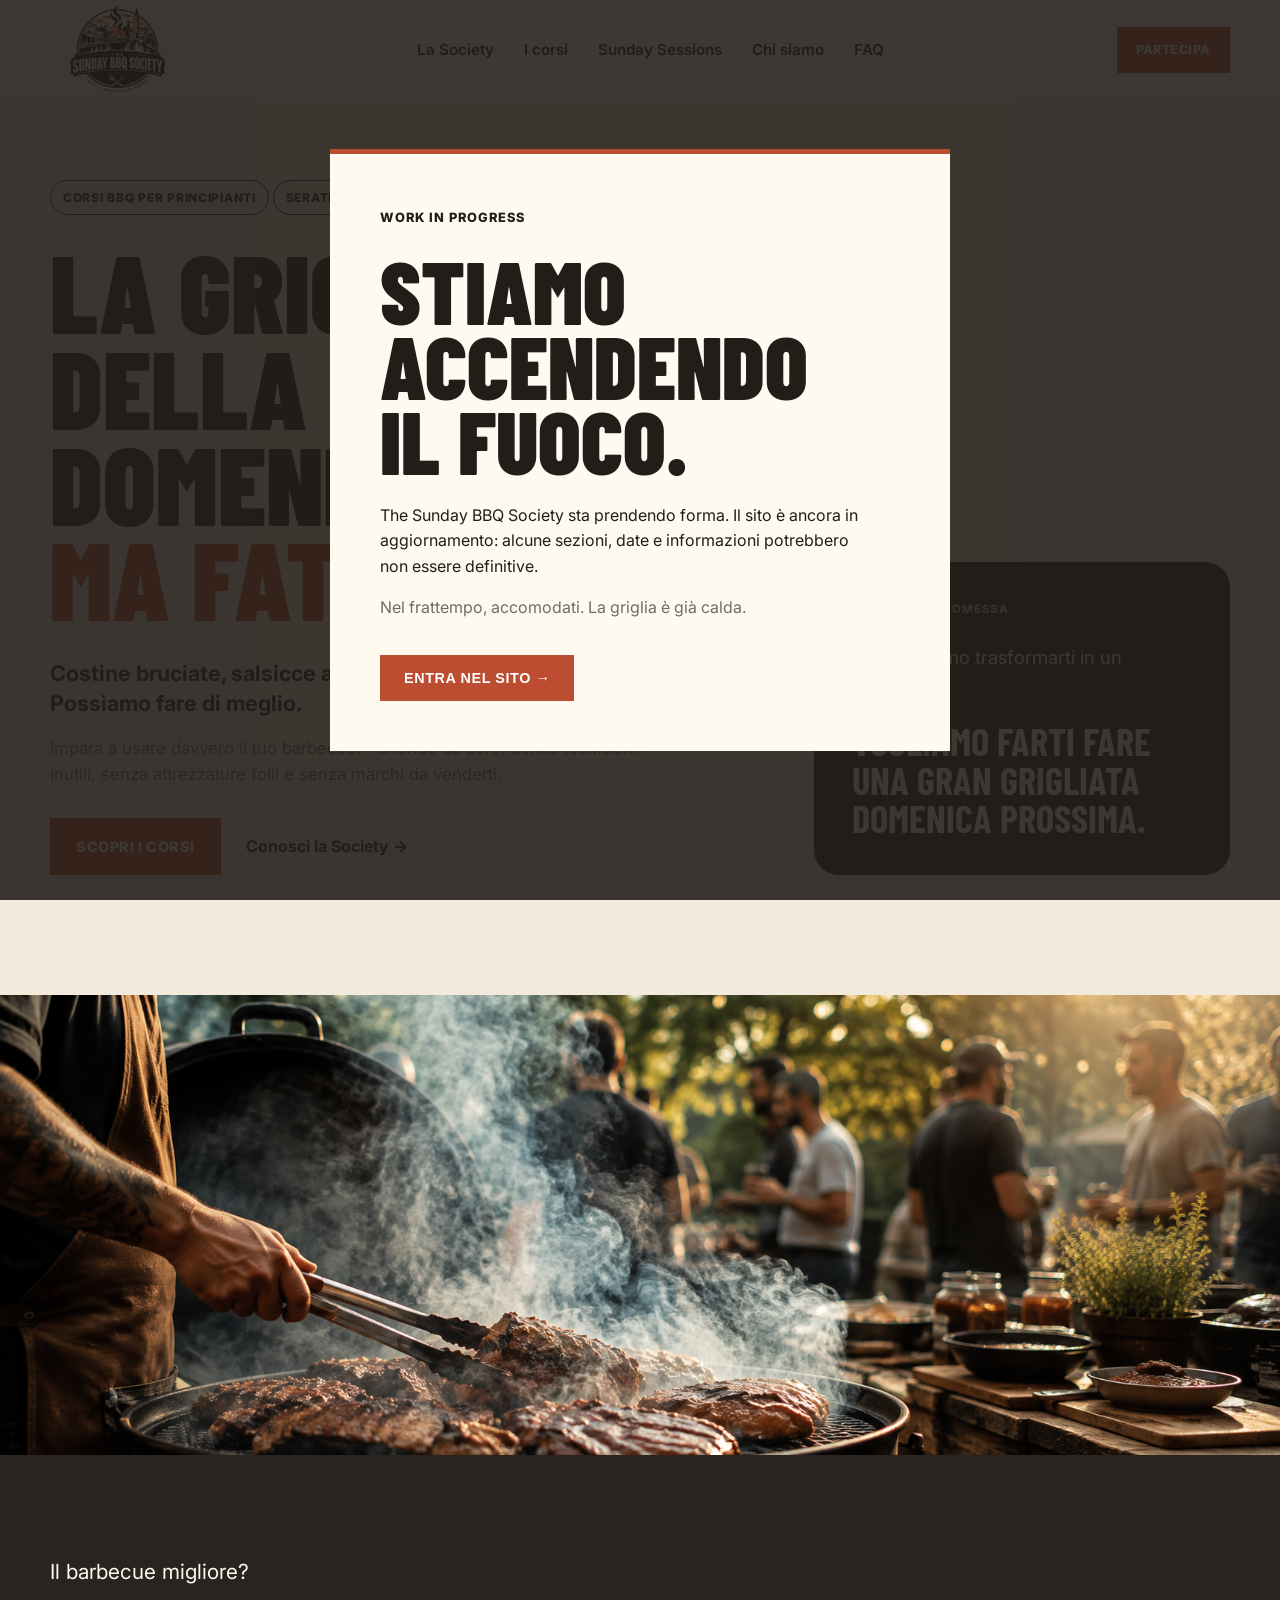
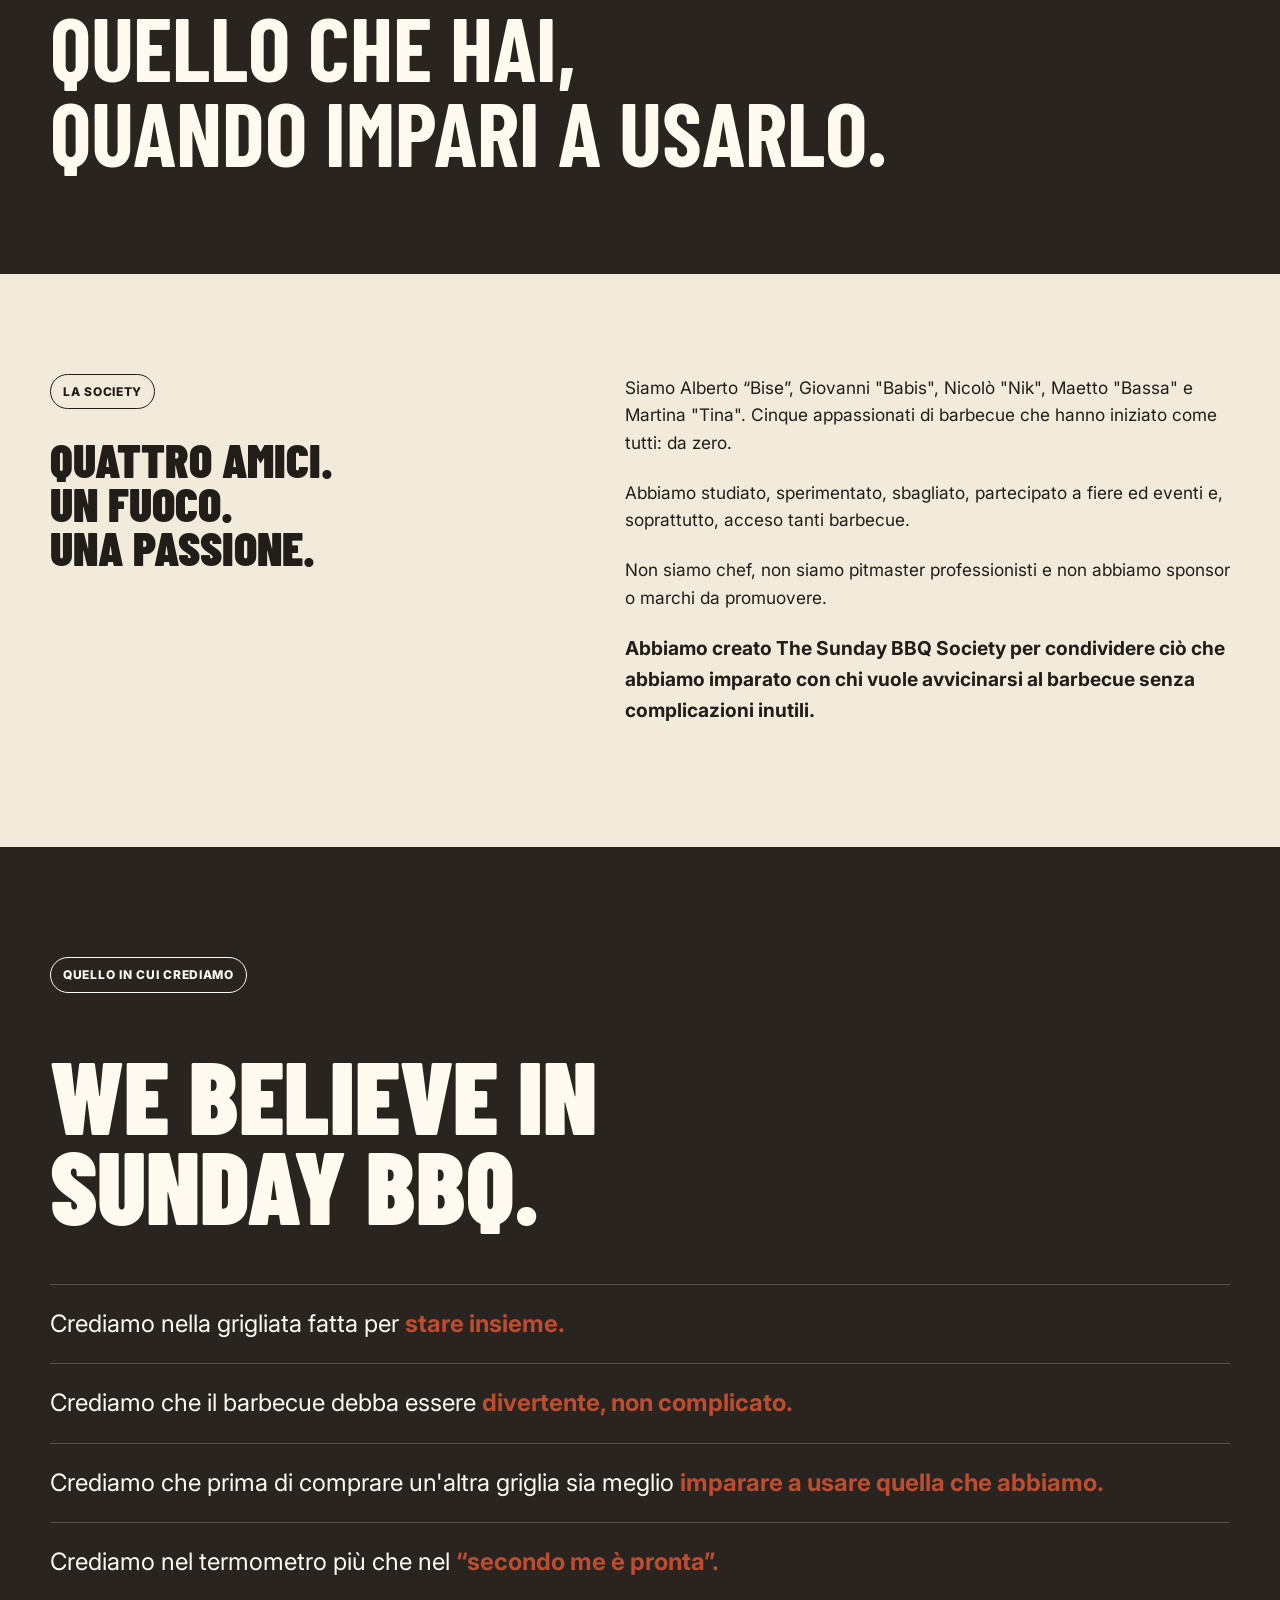
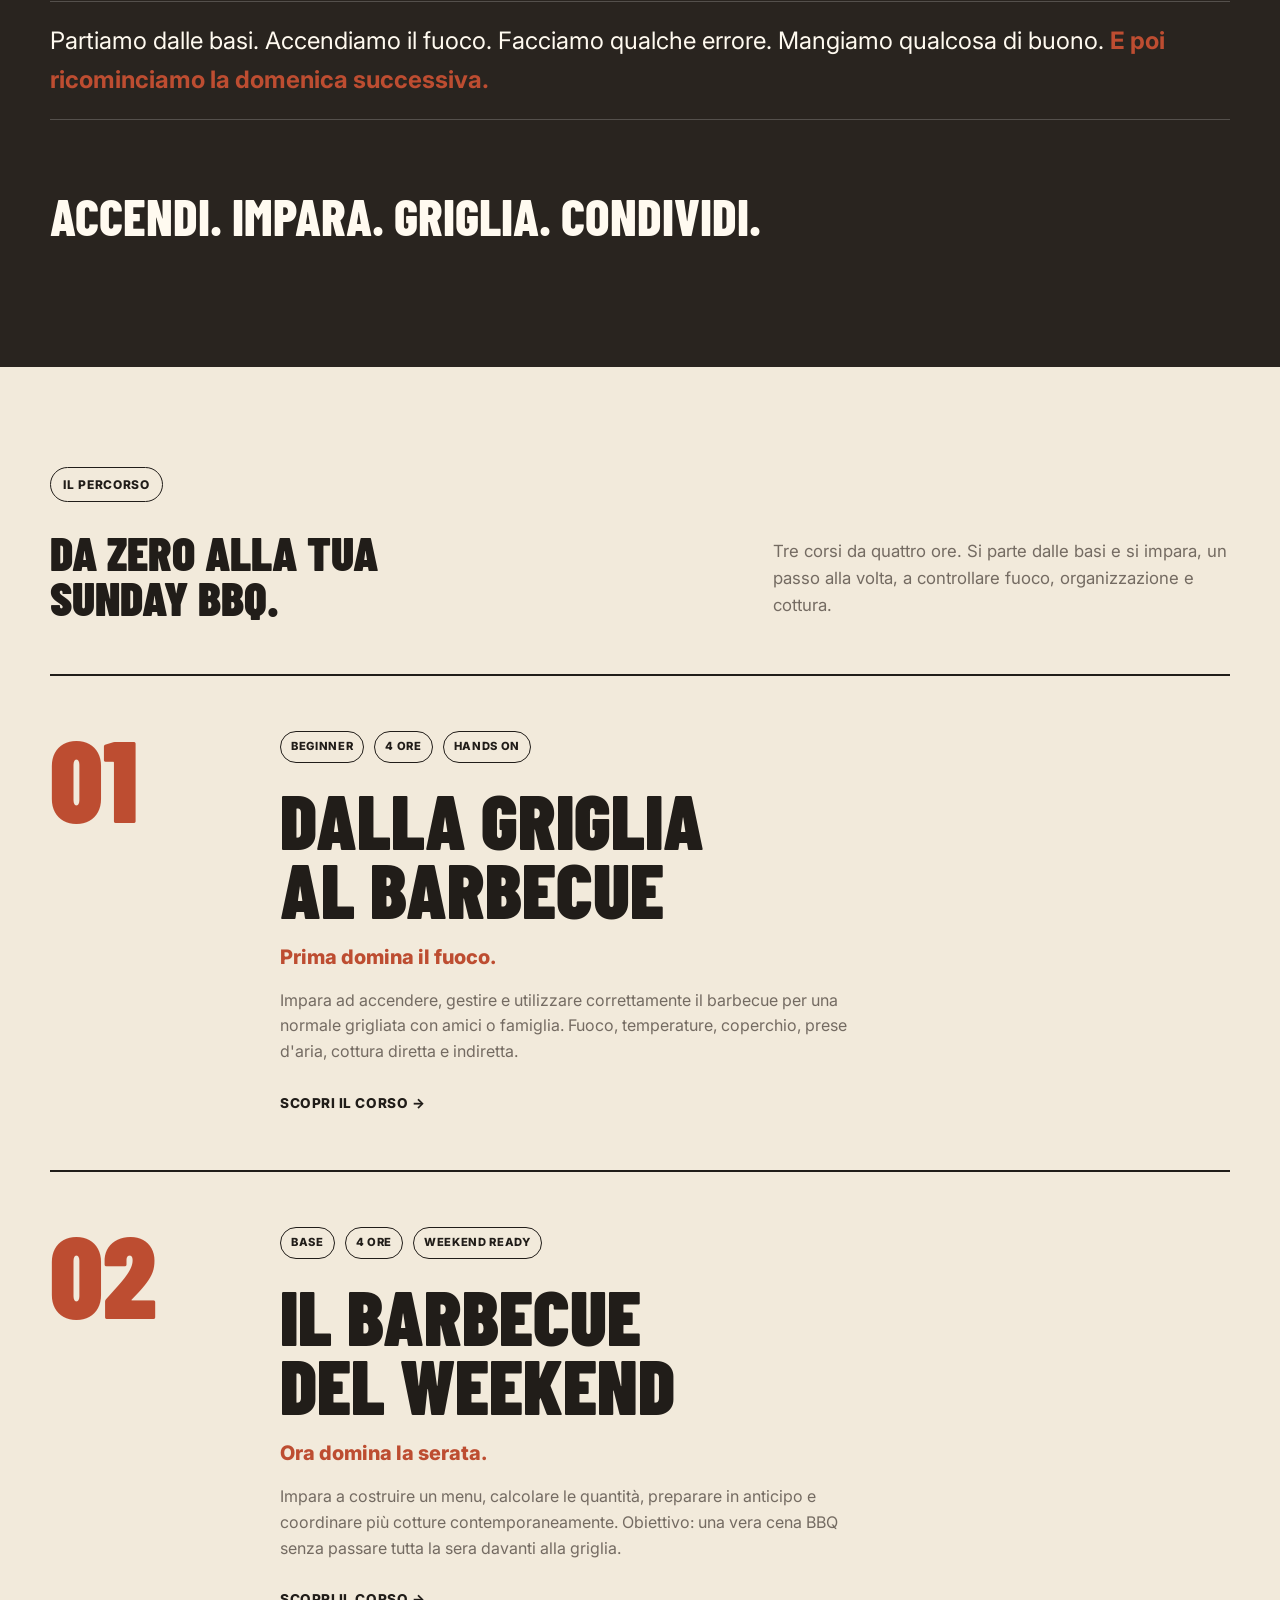
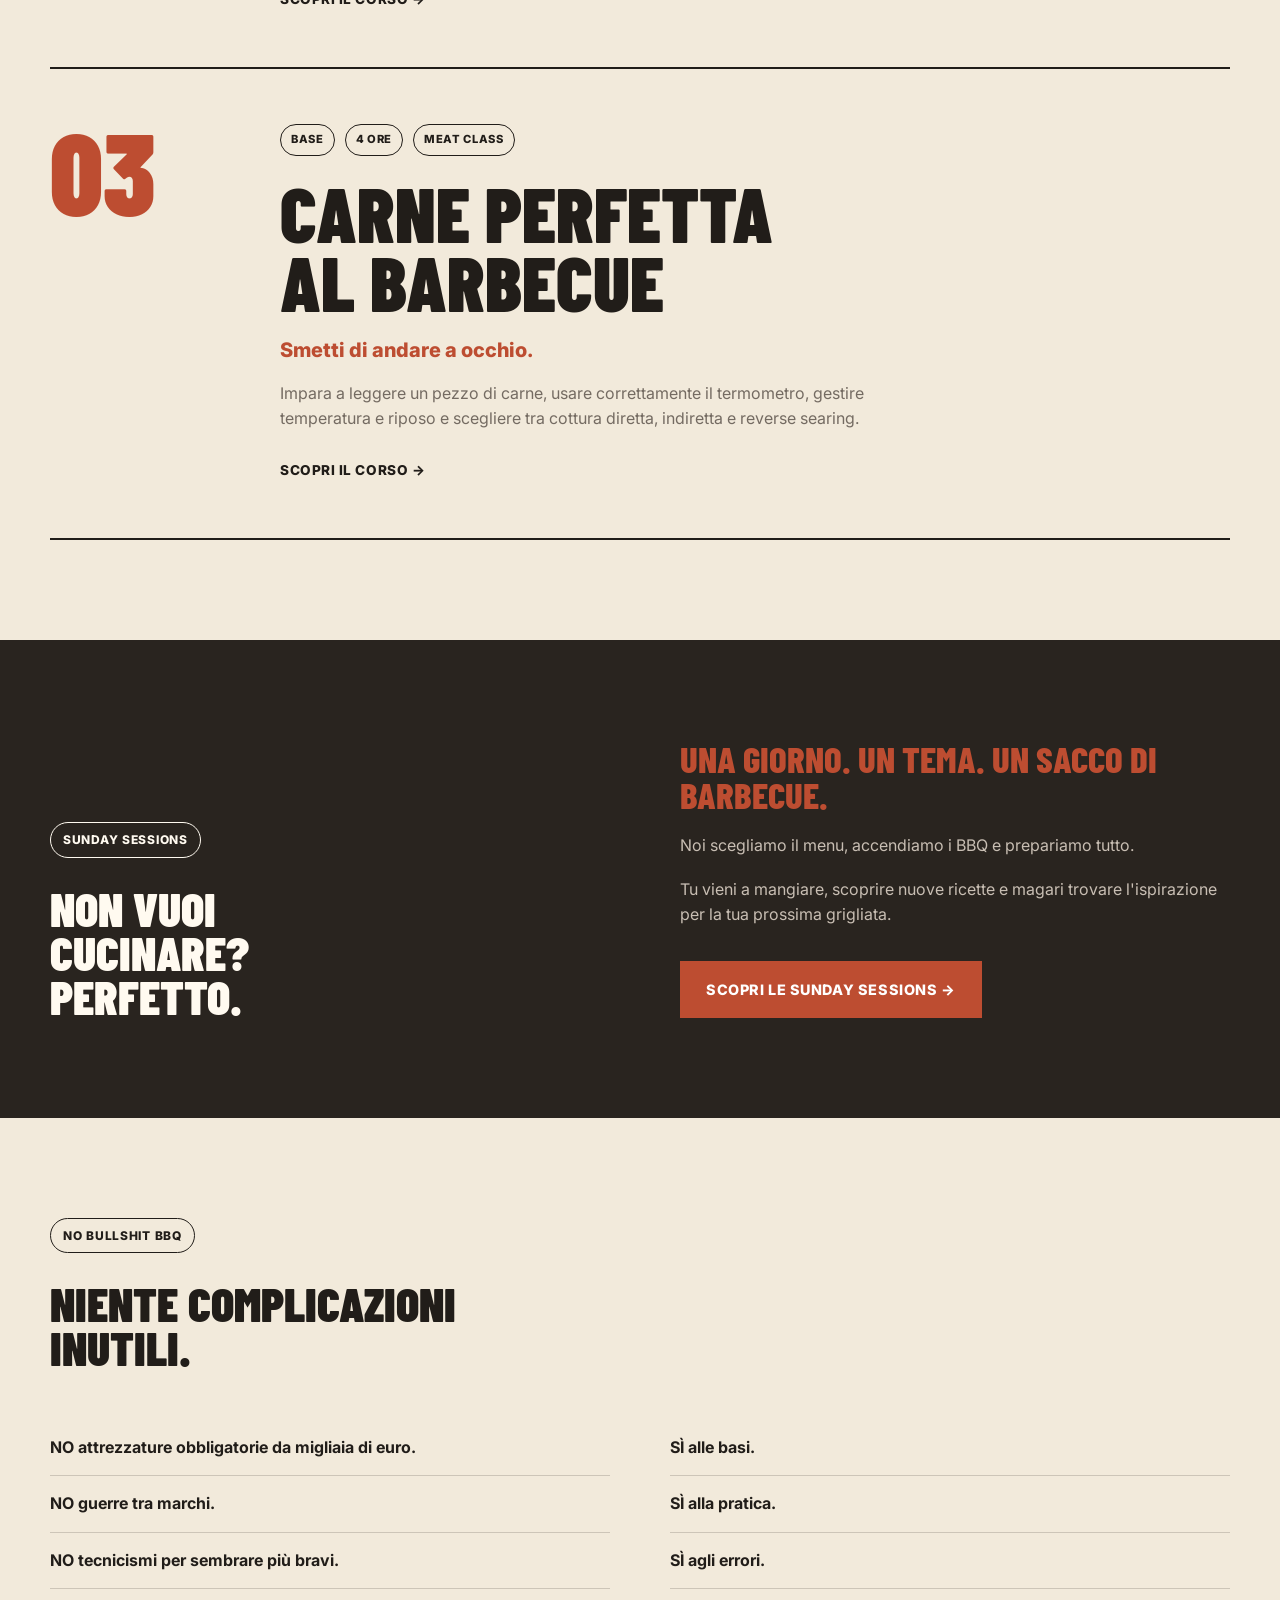
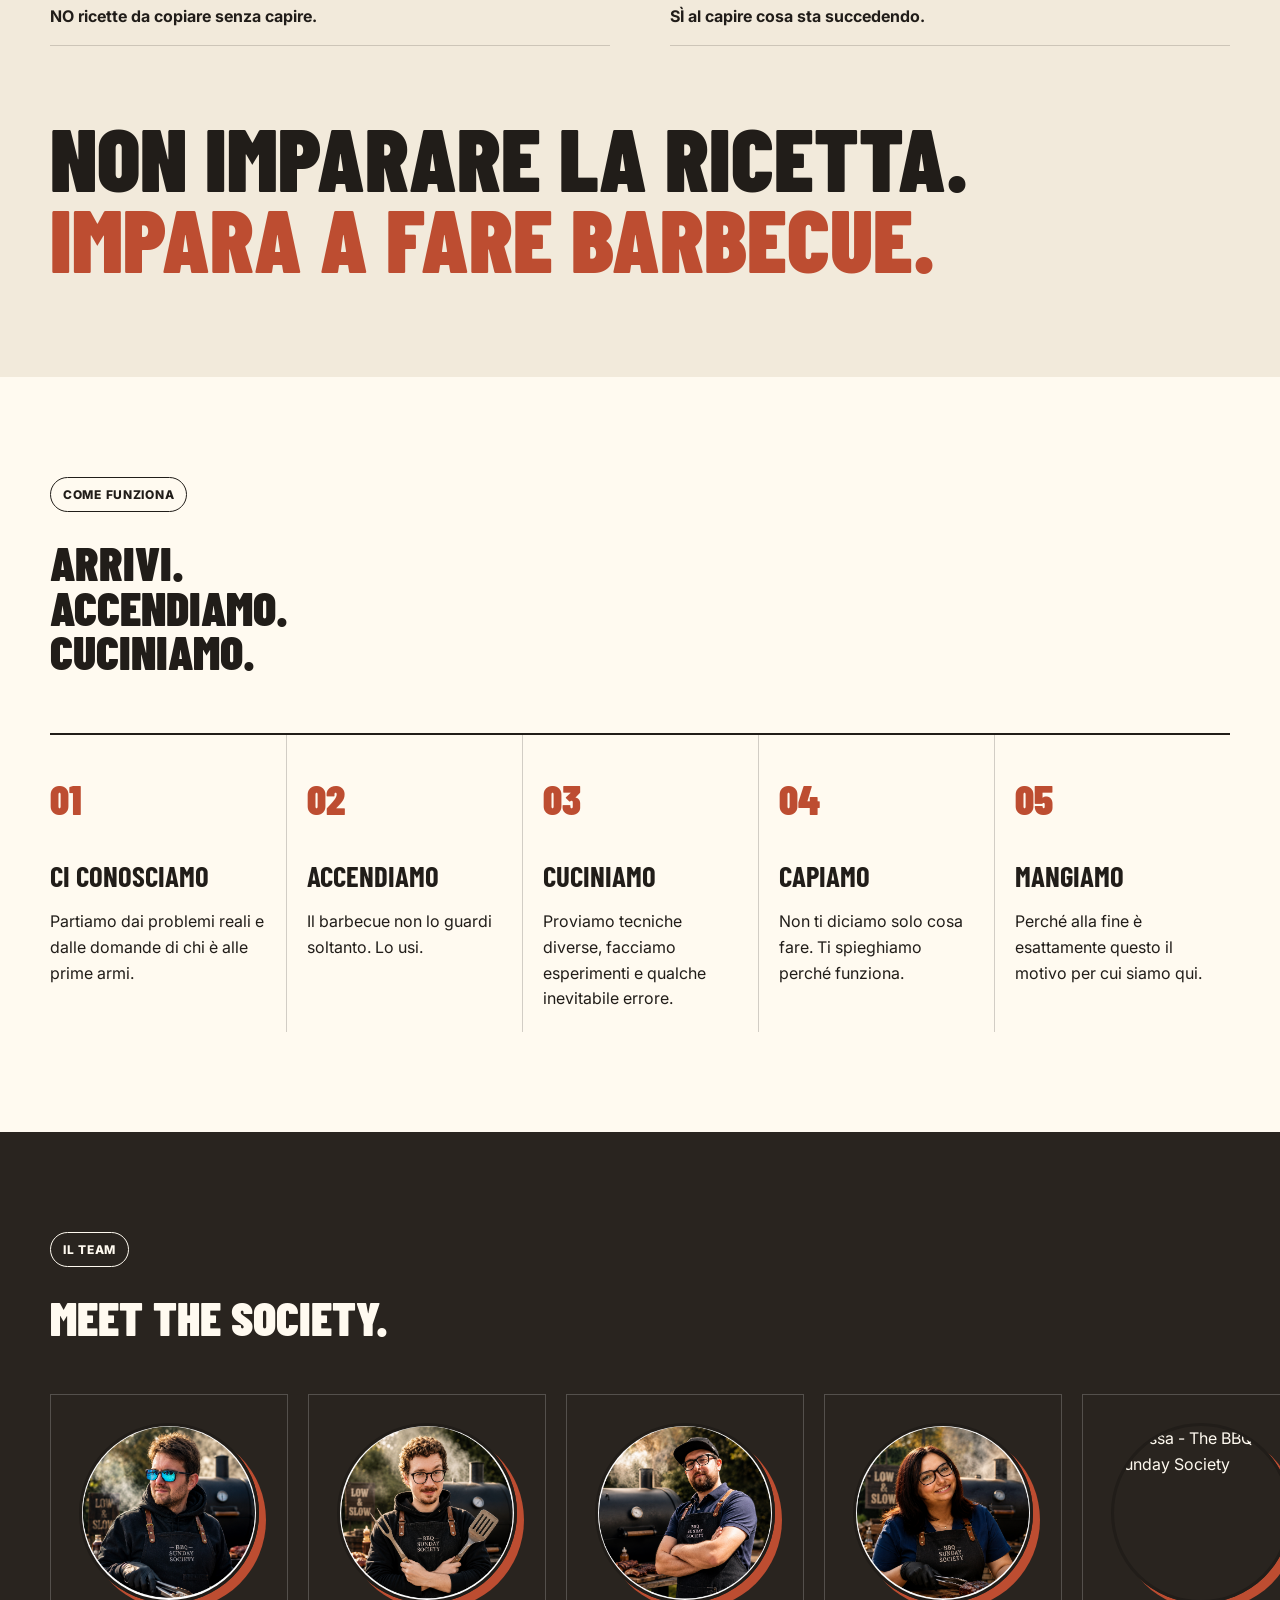
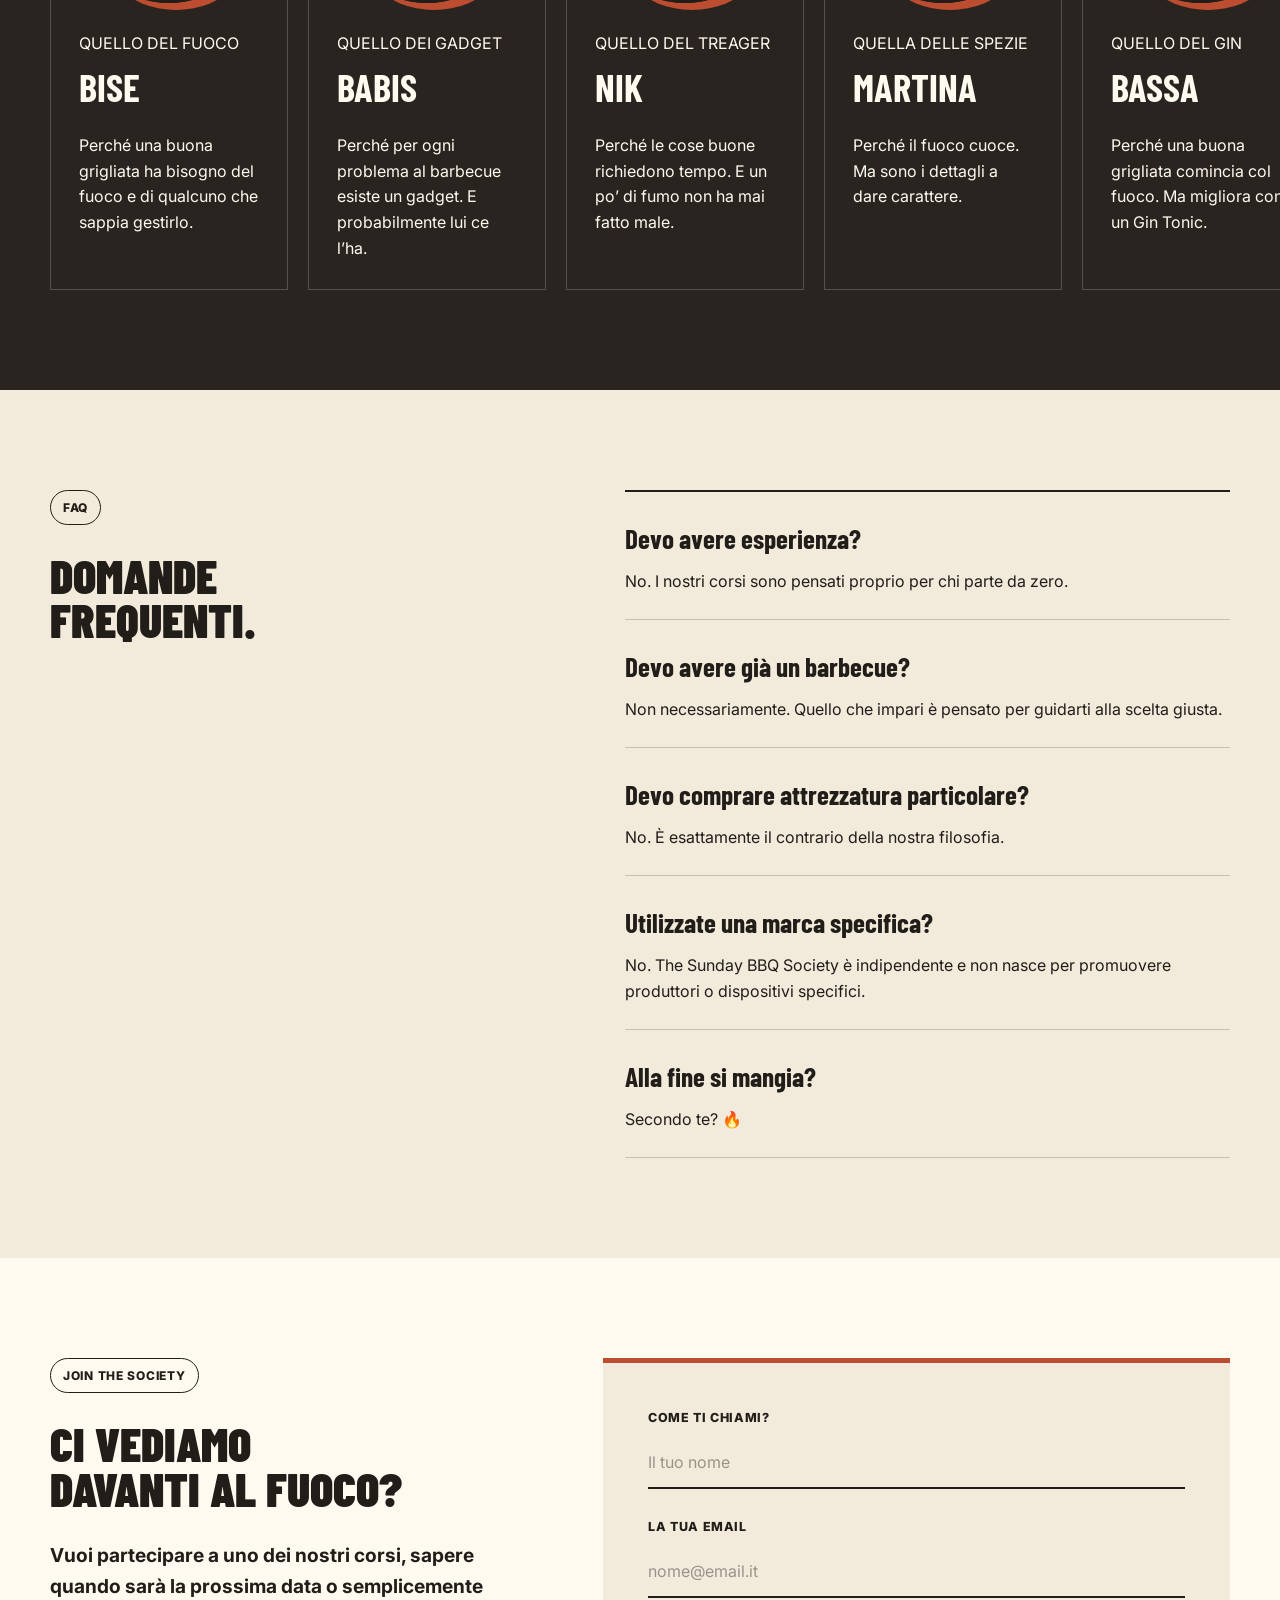
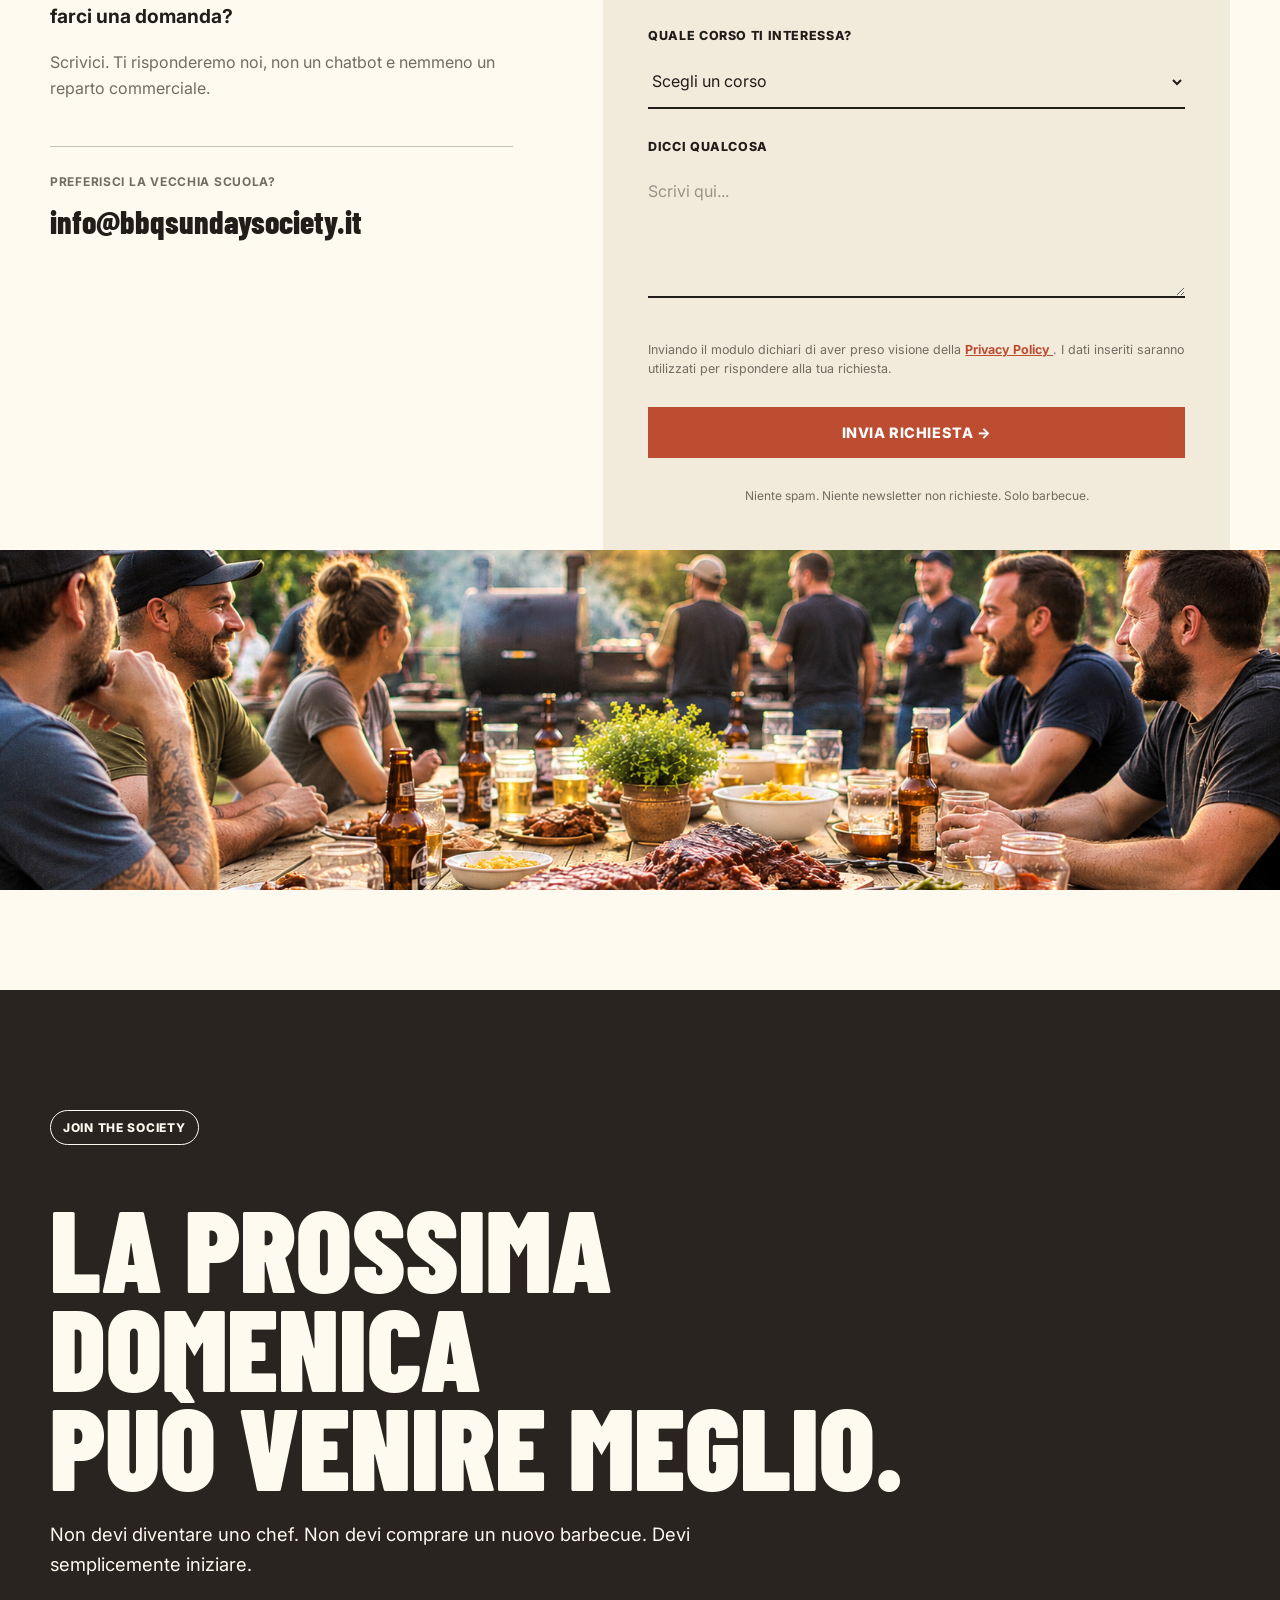
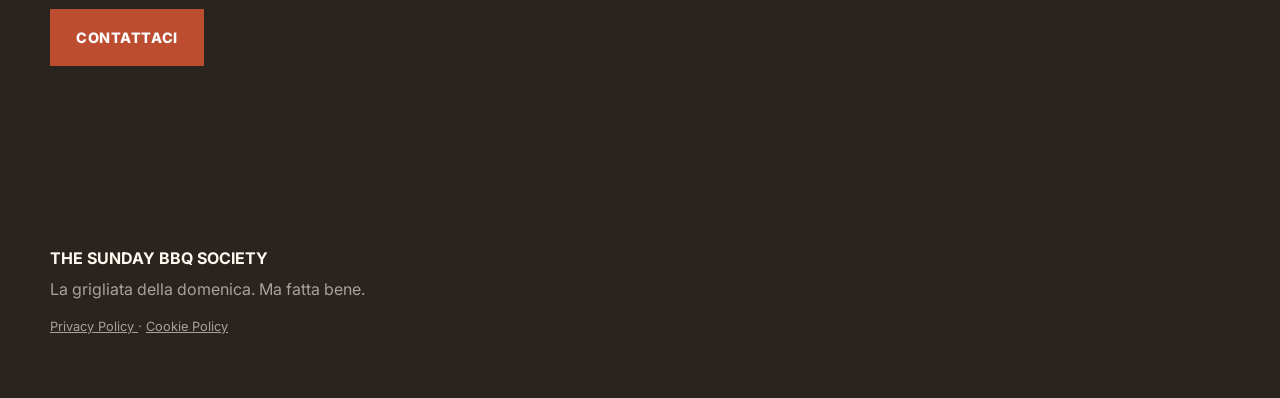
==== index.html @ e947e600 "Update index.html" ====
<!DOCTYPE html>
<html lang="it">
<head>

  
  <meta charset="UTF-8">

  <meta
    name="viewport"
    content="width=device-width, initial-scale=1.0"
  >

  <title>The Sunday BBQ Society</title>

  <meta
    name="description"
    content="Corsi di barbecue per principianti e serate a tema. Impara ad accendere, gestire e usare davvero il tuo BBQ."
  >
  <link rel="canonical" href="https://bbqsundaysociety.it/">

  <!-- OPEN GRAPH -->
<meta property="og:type" content="website">
<meta property="og:site_name" content="The Sunday BBQ Society">
<meta property="og:title" content="Corsi BBQ per principianti | The Sunday BBQ Society">
<meta property="og:description" content="Impara a usare davvero il barbecue. Corsi BBQ per principianti, tecniche semplici, niente mode e tanta pratica.">
<meta property="og:url" content="https://bbqsundaysociety.it/">
<meta property="og:image" content="https://bbqsundaysociety.it/images/social-cover.png">
  <meta property="og:image:width" content="1200">
<meta property="og:image:height" content="630">

<!-- TWITTER / X -->
<meta name="twitter:card" content="summary_large_image">
<meta name="twitter:title" content="Corsi BBQ per principianti | The Sunday BBQ Society">
<meta name="twitter:description" content="Impara a usare davvero il barbecue. Corsi BBQ per principianti, tecniche semplici, niente mode e tanta pratica.">
<meta name="twitter:image" content="https://bbqsundaysociety.it/images/social-cover.png">
  <meta property="og:image:width" content="1200">
<meta property="og:image:height" content="630">
  
  <!-- FAVICON -->
  <link rel="icon" type="image/png" href="/images/favicon.png">
  <link rel="apple-touch-icon" href="/images/apple-touch-icon.png">

  <!-- FONT -->
  <link rel="preconnect" href="https://fonts.googleapis.com">
  <link rel="preconnect" href="https://fonts.gstatic.com" crossorigin>

  <link
    href="https://fonts.googleapis.com/css2?family=Barlow+Condensed:wght@600;700;800;900&family=Inter:wght@400;500;600;700&display=swap"
    rel="stylesheet"
  >

  <!-- CSS -->
  <link rel="stylesheet" href="css/style.css">

</head>

<body>
<!-- POPUP SITO IN AGGIORNAMENTO -->

<div class="update-popup" id="updatePopup">

  <div class="update-popup-box">

    <span class="update-label">
      WORK IN PROGRESS
    </span>

    <h2>
      STIAMO<br>
      ACCENDENDO<br>
      IL FUOCO.
    </h2>

    <p>
      The Sunday BBQ Society sta prendendo forma.
      Il sito è ancora in aggiornamento: alcune sezioni,
      date e informazioni potrebbero non essere definitive.
    </p>

    <p class="update-small">
      Nel frattempo, accomodati. La griglia è già calda.
    </p>

    <button class="button update-popup-close" id="closeUpdatePopup">
      ENTRA NEL SITO →
    </button>

  </div>

</div>
 <header class="site-header">
  <div class="container nav">

    <a href="/" class="brand" aria-label="The Sunday BBQ Society - Home">
      <img
        src="/images/logo.png"
        alt="The Sunday BBQ Society Treviso"
        class="brand-logo"
      >
    </a>

      <button
      class="menu-toggle"
      type="button"
      aria-label="Apri menu"
      aria-expanded="false"
      aria-controls="main-menu"
    >
      <span></span>
      <span></span>
      <span></span>
    </button>

    <nav class="menu" id="main-menu">
      <a href="#society">La Society</a>
      <a href="#corsi">I corsi</a>
      <a href="sunday-sessions.html">Sunday Sessions</a>
      <a href="#team">Chi siamo</a>
      <a href="#faq">FAQ</a>

      <a href="#contatti" class="menu-mobile-cta">
        Partecipa →
      </a>
    </nav>

    <a href="#contatti" class="button button-small desktop-cta">
      Partecipa
    </a>
  </div>
</header>


  <main>

    <!-- HERO -->
    <section class="hero">

      <div class="container hero-grid">

        <div class="hero-content">

          <span class="eyebrow">
            Corsi BBQ per principianti
          </span>
          <span class="eyebrow">
            Serate a tema
          </span>

          <h1>
            La grigliata<br>
            della domenica.<br>
            <span>Ma fatta bene.</span>
          </h1>

          <p class="hero-intro">
            Costine bruciate, salsicce asciutte e pollo secco?
            Possiamo fare di meglio.
          </p>

          <p class="hero-text">
            Impara a usare davvero il tuo barbecue.
            Partendo da zero, senza tecnicismi inutili,
            senza attrezzature folli e senza marchi da venderti.
          </p>

          <div class="hero-actions">
            <a href="#corsi" class="button">
              Scopri i corsi
            </a>

            <a href="#society" class="text-link">
              Conosci la Society →
            </a>
          </div>

        </div>


       <aside class="hero-visual">

  <div class="hero-card">
    <span class="hero-card-label">
      LA NOSTRA PROMESSA
    </span>

    <p>
      Non vogliamo trasformarti in un pitmaster.
    </p>

    <strong>
      Vogliamo farti fare una gran grigliata domenica prossima.
    </strong>
  </div>

</aside>

      </div>

    </section>

<section class="cover-image">
  <img
    src="images/bbq-cover.png"
    alt="Barbecue acceso durante una giornata della Sunday BBQ Society"
  >
</section>
    <!-- CLAIM -->
    <section class="statement">

      <div class="container">

        <p>
          Il barbecue migliore?
        </p>

        <h2>
          Quello che hai,<br>
          quando impari a usarlo.
        </h2>

      </div>

    </section>


   <!-- SOCIETY -->
<section id="society" class="section society">
  <div class="container section-grid">

    <div>
      <span class="eyebrow">La Society</span>

      <h2 class="section-title">
        Quattro amici.<br>
        Un fuoco.<br>
        Una passione.
      </h2>
    </div>

    <div class="section-copy">
      <p>
        Siamo Alberto “Bise”, Giovanni "Babis", Nicolò "Nik", Maetto "Bassa" e Martina "Tina".
        Cinque appassionati di barbecue che hanno iniziato come tutti:
        da zero.
      </p>

      <p>
        Abbiamo studiato, sperimentato, sbagliato,
        partecipato a fiere ed eventi e, soprattutto,
        acceso tanti barbecue.
      </p>

      <p>
        Non siamo chef, non siamo pitmaster professionisti
        e non abbiamo sponsor o marchi da promuovere.
      </p>

      <p class="section-highlight">
        Abbiamo creato The Sunday BBQ Society per condividere ciò che abbiamo imparato
        con chi vuole avvicinarsi al barbecue senza complicazioni inutili.
      </p>
    </div>

  </div>
</section>


<!-- MANIFESTO -->
<section class="manifesto">
  <div class="container">

    <span class="eyebrow eyebrow-light">Quello in cui crediamo</span>

    <h2 class="manifesto-title">
      We believe in<br>
      Sunday BBQ.
    </h2>

    <div class="manifesto-list">
      <p>
        Crediamo nella grigliata fatta per
        <strong>stare insieme.</strong>
      </p>

      <p>
        Crediamo che il barbecue debba essere
        <strong>divertente, non complicato.</strong>
      </p>

      <p>
        Crediamo che prima di comprare un'altra griglia
        sia meglio <strong>imparare a usare quella che abbiamo.</strong>
      </p>

      <p>
        Crediamo nel termometro più che nel
        <strong>“secondo me è pronta”.</strong>
      </p>

      <p>
        Partiamo dalle basi. Accendiamo il fuoco. Facciamo qualche errore. Mangiamo qualcosa di buono. <strong>E poi ricominciamo la domenica successiva.</strong>

      </p>
    </div>

    <div class="manifesto-claim">
      Accendi. Impara. Griglia. Condividi.
    </div>

  </div>
</section>


<!-- CORSI -->
<section id="corsi" class="section courses">
  <div class="container">

    <div class="courses-header">
      <div>
        <span class="eyebrow">Il percorso</span>

        <h2 class="section-title">
          Da zero alla tua<br>
          Sunday BBQ.
        </h2>
      </div>

      <p>
        Tre corsi da quattro ore.
        Si parte dalle basi e si impara, un passo alla volta,
        a controllare fuoco, organizzazione e cottura.
      </p>
    </div>


    <article class="course-card">
      <div class="course-number">01</div>

      <div class="course-content">
        <div class="course-meta">
          <span>Beginner</span>
          <span>4 ore</span>
          <span>Hands on</span>
        </div>

        <h3>Dalla Griglia<br>al Barbecue</h3>

        <p class="course-tagline">
          Prima domina il fuoco.
        </p>

        <p>
          Impara ad accendere, gestire e utilizzare correttamente
          il barbecue per una normale grigliata con amici o famiglia.
          Fuoco, temperature, coperchio, prese d'aria,
          cottura diretta e indiretta.
        </p>

        <a
  href="corsi/dalla-griglia-al-barbecue.html"
  class="course-link"
>
  Scopri il corso →
</a>
      </div>
    </article>


    <article class="course-card">
      <div class="course-number">02</div>

      <div class="course-content">
        <div class="course-meta">
          <span>Base</span>
          <span>4 ore</span>
          <span>Weekend ready</span>
        </div>

        <h3>Il Barbecue<br>del Weekend</h3>

        <p class="course-tagline">
          Ora domina la serata.
        </p>

        <p>
          Impara a costruire un menu, calcolare le quantità,
          preparare in anticipo e coordinare più cotture contemporaneamente.
          Obiettivo: una vera cena BBQ senza passare tutta la sera davanti alla griglia.
        </p>

       <a
  href="corsi/barbecue-del-weekend.html"
  class="course-link"
>
  Scopri il corso →
</a>
      </div>
    </article>


    <article class="course-card">
      <div class="course-number">03</div>

      <div class="course-content">
        <div class="course-meta">
          <span>Base</span>
          <span>4 ore</span>
          <span>Meat class</span>
        </div>

        <h3>Carne Perfetta<br>al Barbecue</h3>

        <p class="course-tagline">
          Smetti di andare a occhio.
        </p>

        <p>
          Impara a leggere un pezzo di carne, usare correttamente il termometro,
          gestire temperatura e riposo e scegliere tra cottura diretta,
          indiretta e reverse searing.
        </p>

        <a
  href="corsi/carne-perfetta.html"
  class="course-link"
>
  Scopri il corso →
</a>
      </div>
    </article>

  </div>
</section>

    <!-- SUNDAY SESSIONS TEASER -->
<section class="section sessions-teaser">

  <div class="container sessions-teaser-grid">

    <div>

      <span class="eyebrow">
        Sunday Sessions
      </span>

      <h2 class="section-title">
        Non vuoi<br>
        cucinare?<br>
        Perfetto.
      </h2>

    </div>


    <div class="sessions-teaser-copy">

      <p class="sessions-teaser-lead">
        Una giorno. Un tema.
        Un sacco di barbecue.
      </p>

      <p>
        Noi scegliamo il menu, accendiamo i BBQ
        e prepariamo tutto.
      </p>

      <p>
        Tu vieni a mangiare, scoprire nuove ricette
        e magari trovare l'ispirazione
        per la tua prossima grigliata.
      </p>

      <a href="sunday-sessions.html" class="button">
        Scopri le Sunday Sessions →
      </a>

    </div>

  </div>

</section>

<!-- NO BULLSHIT BBQ -->
<section class="section no-bullshit">
  <div class="container">

    <span class="eyebrow">No Bullshit BBQ</span>

    <h2 class="section-title">
      Niente complicazioni<br>
      inutili.
    </h2>

    <div class="no-bullshit-grid">

      <div>
        <p>NO attrezzature obbligatorie da migliaia di euro.</p>
        <p>NO guerre tra marchi.</p>
        <p>NO tecnicismi per sembrare più bravi.</p>
        <p>NO ricette da copiare senza capire.</p>
      </div>

      <div>
        <p>SÌ alle basi.</p>
        <p>SÌ alla pratica.</p>
        <p>SÌ agli errori.</p>
        <p>SÌ al capire cosa sta succedendo.</p>
      </div>

    </div>

    <div class="big-claim">
      Non imparare la ricetta.<br>
      <span>Impara a fare barbecue.</span>
    </div>

  </div>
</section>


<!-- COME FUNZIONA -->
<section class="section how-it-works">
  <div class="container">

    <span class="eyebrow">Come funziona</span>

    <h2 class="section-title">
      Arrivi.<br>
      Accendiamo.<br>
      Cuciniamo.
    </h2>

    <div class="steps-grid">

      <div class="step">
        <span>01</span>
        <h3>Ci conosciamo</h3>
        <p>
          Partiamo dai problemi reali e dalle domande di chi è alle prime armi.
        </p>
      </div>

      <div class="step">
        <span>02</span>
        <h3>Accendiamo</h3>
        <p>
          Il barbecue non lo guardi soltanto. Lo usi.
        </p>
      </div>

      <div class="step">
        <span>03</span>
        <h3>Cuciniamo</h3>
        <p>
          Proviamo tecniche diverse, facciamo esperimenti e qualche inevitabile errore.
        </p>
      </div>

      <div class="step">
        <span>04</span>
        <h3>Capiamo</h3>
        <p>
          Non ti diciamo solo cosa fare. Ti spieghiamo perché funziona.
        </p>
      </div>

      <div class="step">
        <span>05</span>
        <h3>Mangiamo</h3>
        <p>
          Perché alla fine è esattamente questo il motivo per cui siamo qui.
        </p>
      </div>

    </div>

  </div>
</section>


<!-- TEAM -->
<section id="team" class="section team">
  <div class="container">

    <span class="eyebrow">Il team</span>

    <h2 class="section-title">
      Meet the Society.
    </h2>

    <div class="team-grid">

      <article class="team-card">
         <div class="team-photo">
      <img
        src="images/bise.png"
        alt="Bise - The Sunday BBQ Society"
      >
    </div>
        <span class="team-role">QUELLO DEL FUOCO</span>
        <h3>Bise</h3>
        <p>
          Perché una buona grigliata ha bisogno del fuoco e di qualcuno che sappia gestirlo.
        </p>
      </article>

      <article class="team-card">
        <div class="team-photo">
      <img
        src="images/babis.png"
        alt="Bise - The Sunday BBQ Society"
      >
    </div>
        <span class="team-role">QUELLO DEI GADGET</span>
        <h3>Babis</h3>
        <p>
          Perché per ogni problema al barbecue esiste un gadget. E probabilmente lui ce l’ha.
        </p>
      </article>

      <article class="team-card">
         <div class="team-photo">
      <img
        src="images/nik.png"
        alt="Bise - The Sunday BBQ Society"
      >
    </div>
        <span class="team-role">QUELLO DEL TREAGER</span>
        <h3>Nik</h3>
        <p>
          Perché le cose buone richiedono tempo. E un po’ di fumo non ha mai fatto male.
        </p>
      </article>

      <article class="team-card">
         <div class="team-photo">
      <img
        src="images/martina.png"
        alt="Bise - The Sunday BBQ Society"
      >
    </div>
        <span class="team-role">QUELLA DELLE SPEZIE</span>
        <h3>Martina</h3>
        <p>
          Perché il fuoco cuoce. Ma sono i dettagli a dare carattere.
        </p>
      </article>
      <article class="team-card">

  <div class="team-photo">
    <img
      src="images/team/bassa.png"
      alt="Bassa - The BBQ Sunday Society"
    >
  </div>

  <span class="team-role">
    QUELLO DEL GIN
  </span>

  <h3>
    BASSA
  </h3>

  <p>
    Perché una buona grigliata comincia col fuoco.
    Ma migliora con un Gin Tonic.
  </p>

</article>

    </div>

  </div>
</section>


<!-- FAQ -->
<section id="faq" class="section faq">
  <div class="container section-grid">

    <div>
      <span class="eyebrow">FAQ</span>

      <h2 class="section-title">
        Domande<br>
        frequenti.
      </h2>
    </div>

    <div class="faq-list">

      <div class="faq-item">
        <h3>Devo avere esperienza?</h3>
        <p>
          No. I nostri corsi sono pensati proprio per chi parte da zero.
        </p>
      </div>

      <div class="faq-item">
        <h3>Devo avere già un barbecue?</h3>
        <p>
          Non necessariamente. Quello che impari è pensato per guidarti alla scelta giusta.
        </p>
      </div>

      <div class="faq-item">
        <h3>Devo comprare attrezzatura particolare?</h3>
        <p>
          No. È esattamente il contrario della nostra filosofia.
        </p>
      </div>

      <div class="faq-item">
        <h3>Utilizzate una marca specifica?</h3>
        <p>
          No. The Sunday BBQ Society è indipendente e non nasce per promuovere produttori o dispositivi specifici.
        </p>
      </div>

      <div class="faq-item">
        <h3>Alla fine si mangia?</h3>
        <p>
          Secondo te? 🔥
        </p>
      </div>

    </div>

  </div>
</section>



    <!-- CTA FINALE -->
<section id="contatti" class="section contact">

  <div class="container contact-grid">

    <!-- TESTO -->
    <div class="contact-intro">

      <span class="eyebrow">
        Join the Society
      </span>

      <h2 class="section-title">
        Ci vediamo<br>
        davanti al fuoco?
      </h2>

      <p class="contact-lead">
        Vuoi partecipare a uno dei nostri corsi,
        sapere quando sarà la prossima data
        o semplicemente farci una domanda?
      </p>

      <p>
        Scrivici. Ti risponderemo noi,
        non un chatbot e nemmeno un reparto commerciale.
      </p>

      <div class="contact-email">
        <span>Preferisci la vecchia scuola?</span>

        <a href="mailto:info@bbqsundaysociety.it">
          info@bbqsundaysociety.it
        </a>
      </div>

    </div>


    <!-- FORM -->
    <div class="contact-form-wrapper">

      <form
        id="contact-form"
        class="contact-form"
      >
<div class="honeypot" aria-hidden="true">
  <label for="website">Website</label>
  <input
    type="text"
    id="website"
    name="website"
    tabindex="-1"
    autocomplete="off"
  >
</div>
        <div class="form-field">
          <label for="nome">
            Come ti chiami?
          </label>

          <input
            type="text"
            id="nome"
            name="nome"
            placeholder="Il tuo nome"
            required
          >
        </div>


        <div class="form-field">
          <label for="email">
            La tua email
          </label>

          <input
            type="email"
            id="email"
            name="email"
            placeholder="nome@email.it"
            required
          >
        </div>


        <div class="form-field">
          <label for="corso">
            Quale corso ti interessa?
          </label>

          <select
            id="corso"
            name="corso"
          >
            <option value="">
              Scegli un corso
            </option>

            <option value="dalla-griglia-al-barbecue">
              01 — Dalla Griglia al Barbecue
            </option>

            <option value="barbecue-weekend">
              02 — Il Barbecue del Weekend
            </option>

            <option value="carne-perfetta">
              03 — Carne Perfetta al Barbecue
            </option>

            <option value="informazioni">
              Voglio solo qualche informazione
            </option>
          </select>
        </div>


        <div class="form-field">
          <label for="messaggio">
            Dicci qualcosa
          </label>

          <textarea
            id="messaggio"
            name="messaggio"
            rows="5"
            placeholder="Scrivi qui..."
          ></textarea>
        </div>


        <div class="form-check">

         <p class="form-privacy">
  Inviando il modulo dichiari di aver preso visione della
  <a href="privacy.html" target="_blank">
    Privacy Policy
  </a>.
  I dati inseriti saranno utilizzati per rispondere alla tua richiesta.
</p>

        </div>


        <button
          type="submit"
          class="button form-submit"
        >
          Invia richiesta →
        </button>

        <p class="form-note">
          Niente spam. Niente newsletter non richieste.
          Solo barbecue.
        </p>

      </form>

    </div>

  </div>
<section class="footer-image">
  <img
    src="images/bbq-community.png"
    alt="Una giornata conviviale organizzata dalla Sunday BBQ Society"
  >
</section>
  
</section>
    <section class="final-cta">
  <div class="container">

    <span class="eyebrow eyebrow-light">Join the Society</span>

    <h2>
      La prossima domenica<br>
      può venire meglio.
    </h2>

    <p>
      Non devi diventare uno chef.
      Non devi comprare un nuovo barbecue.
      Devi semplicemente iniziare.
    </p>

    <a href="mailto:info@bbqsundaysociety.it" class="button">
      Contattaci
    </a>

  </div>
</section>

  </main>


  <footer class="site-footer">

    <div class="container">

      <strong>
        THE SUNDAY BBQ SOCIETY
      </strong>

      <p>
        La grigliata della domenica. Ma fatta bene.
      </p>
<p class="footer-legal">

  <a href="privacy.html">
    Privacy Policy
  </a>

  <span>·</span>

  <a href="cookie-policy.html">
    Cookie Policy
  </a>

</p>
    </div>

  </footer>

<script src="js/main.js"></script>

</body>
</html>
---- css/style.css ----
/* ========================================
   THE BBQ SUNDAY SOCIETY
   ======================================== */


/* ---------- RESET ---------- */

* {
  margin: 0;
  padding: 0;
  box-sizing: border-box;
}

html {
  scroll-behavior: smooth;
}

body {
  font-family: "Inter", Arial, sans-serif;
  background: #f2eadb;
  color: #211d19;
  line-height: 1.6;
}

a {
  color: inherit;
}


/* ---------- VARIABLES ---------- */

:root {

  --paper: #f2eadb;
  --cream: #fffaf0;

  --charcoal: #211d19;
  --dark: #29241f;

  --ember: #bd4d31;

  --muted: #746b62;

  --max-width: 1180px;
}


/* ---------- GLOBAL ---------- */

.container {
  width: min(100% - 40px, var(--max-width));
  margin-inline: auto;
}

.section {
  padding: 100px 0;
}

.section h2 {
  font-size: 3rem;
}


/* ---------- HEADER ---------- */

.site-header {
  position: sticky;
  top: 0;
  z-index: 1000;

  background: var(--cream);
}
}

.brand {
  display: flex;
  align-items: center;
  text-decoration: none;
  flex-shrink: 0;
}

.brand-logo,
.brand img {
  display: block;
  width: auto;
  height: 90px;
  max-width: 180px;
  object-fit: contain;
}

.nav {
  min-height: 100px;

  display: flex;
  align-items: center;
  justify-content: space-between;

  gap: 30px;
}
.menu {
  display: flex;
  gap: 30px;
}

.menu a {
  text-decoration: none;
  font-size: 0.95rem;
  font-weight: 600;
}

.menu a:hover {
  color: var(--ember);
}


/* ---------- BUTTONS ---------- */

.button {
  display: inline-block;

  background: var(--ember);
  color: white;

  padding: 15px 24px;

  font-size: 0.9rem;
  font-weight: 800;

  letter-spacing: 0.04em;
  text-transform: uppercase;

  text-decoration: none;

  border: 2px solid var(--ember);

  transition: 0.2s ease;
}

.button:hover {
  background: transparent;
  color: var(--ember);
}

.button-small {
  padding: 11px 17px;
  font-size: 0.78rem;
}


/* ---------- HERO ---------- */

.hero {
  padding: 80px 0 120px;
}

.hero-grid {

  display: grid;
  grid-template-columns: 1.25fr 0.75fr;

  gap: 70px;

  align-items: end;
}


.eyebrow {

  display: inline-block;

  padding: 7px 12px;

  border: 1px solid var(--charcoal);
  border-radius: 100px;

  margin-bottom: 28px;

  font-size: 0.75rem;
  font-weight: 800;

  letter-spacing: 0.06em;
  text-transform: uppercase;
}


.hero h1 {

  max-width: 850px;

  font-family: "Barlow Condensed", sans-serif;

  font-size: clamp(4rem, 8.5vw, 8rem);

  font-weight: 900;
  line-height: 0.88;

  text-transform: uppercase;

  margin-bottom: 32px;
}

.hero h1 span {
  color: var(--ember);
}


.hero-intro {

  max-width: 600px;

  font-size: 1.35rem;
  font-weight: 700;

  line-height: 1.4;

  margin-bottom: 16px;
}


.hero-text {

  max-width: 600px;

  color: var(--muted);

  font-size: 1.05rem;

  margin-bottom: 30px;
}


.hero-actions {

  display: flex;
  align-items: center;

  gap: 25px;

  flex-wrap: wrap;
}


.text-link {

  font-weight: 700;

  text-decoration: none;
}

.text-link:hover {
  color: var(--ember);
}

.cover-image {
  width: 100%;
  height: 460px;
  overflow: hidden;
}

.cover-image img {
  width: 100%;
  height: 100%;
  object-fit: cover;
  object-position: center;

  display: block;
}

@media (max-width: 800px) {

  .cover-image {
    height: 320px;
  }

}

/* ---------- HERO CARD ---------- */

.hero-card {

  background: var(--dark);
  color: var(--cream);

  padding: 38px;

  border-radius: 25px;
}


.hero-card-label {

  display: block;

  color: #c8beb3;

  font-size: 0.72rem;
  font-weight: 800;

  letter-spacing: 0.08em;

  margin-bottom: 25px;
}


.hero-card p {

  font-size: 1.15rem;

  margin-bottom: 20px;
}


.hero-card strong {

  display: block;

  font-family: "Barlow Condensed", sans-serif;

  font-size: 2.4rem;

  line-height: 1;

  text-transform: uppercase;
}


/* ---------- STATEMENT ---------- */

.statement {

  background: var(--dark);

  color: var(--cream);

  padding: 100px 0;
}


.statement p {

  font-size: 1.3rem;

  margin-bottom: 15px;
}


.statement h2 {

  font-family: "Barlow Condensed", sans-serif;

  font-size: clamp(3rem, 7vw, 6.5rem);

  line-height: 0.95;

  text-transform: uppercase;
}


.statement h2::first-line {
  color: var(--cream);
}


/* ---------- FOOTER ---------- */

.site-footer {

  padding: 60px 0;

  background: var(--dark);

  color: var(--cream);
}

.site-footer strong {

  display: block;

  margin-bottom: 5px;
}

.site-footer p {

  color: #aaa097;
}

/* ========================================
   SECTION TYPOGRAPHY
   ======================================== */

.section-title {
  font-family: "Barlow Condensed", sans-serif;
  font-size: clamp(3.5rem, 7vw, 6.5rem);
  font-weight: 900;
  line-height: 0.92;
  text-transform: uppercase;
}

.section-grid {
  display: grid;
  grid-template-columns: 0.9fr 1.1fr;
  gap: 80px;
  align-items: start;
}

.section-copy {
  max-width: 650px;
}

.section-copy p {
  margin-bottom: 22px;
  font-size: 1.08rem;
}

.section-highlight {
  font-weight: 700;
  font-size: 1.2rem !important;
}


/* ========================================
   MANIFESTO
   ======================================== */

.manifesto {
  background: var(--dark);
  color: var(--cream);

  padding: 110px 0;
}

.eyebrow-light {
  border-color: var(--cream);
}

.manifesto-title {
  font-family: "Barlow Condensed", sans-serif;

  font-size: clamp(4rem, 8vw, 7.5rem);

  font-weight: 900;
  line-height: 0.88;

  text-transform: uppercase;

  margin: 28px 0 55px;
}

.manifesto-list {
  border-top: 1px solid rgba(255,255,255,0.2);
}

.manifesto-list p {
  margin: 0;

  padding: 20px 0;

  border-bottom: 1px solid rgba(255,255,255,0.2);

  font-size: clamp(1.1rem, 2vw, 1.5rem);
}

.manifesto-list strong {
  color: var(--ember);
}

.manifesto-claim {
  margin-top: 55px;

  font-family: "Barlow Condensed", sans-serif;

  font-size: clamp(2rem, 4vw, 3.8rem);

  font-weight: 800;
  text-transform: uppercase;
}


/* ========================================
   COURSES
   ======================================== */

.courses-header {
  display: grid;
  grid-template-columns: 1fr 0.7fr;

  gap: 70px;

  align-items: end;

  margin-bottom: 55px;
}

.courses-header > p {
  max-width: 500px;

  color: var(--muted);

  font-size: 1.05rem;
}


/* ---------- COURSE CARD ---------- */

.course-card {
  display: grid;

  grid-template-columns: 180px 1fr;

  gap: 50px;

  padding: 55px 0;

  border-top: 2px solid var(--charcoal);
}

.course-card:last-child {
  border-bottom: 2px solid var(--charcoal);
}

.course-number {
  font-family: "Barlow Condensed", sans-serif;

  color: var(--ember);

  font-size: clamp(5rem, 9vw, 8rem);

  font-weight: 900;

  line-height: 0.8;
}

.course-content {
  max-width: 760px;
}

.course-meta {
  display: flex;
  flex-wrap: wrap;

  gap: 10px;

  margin-bottom: 22px;
}

.course-meta span {
  padding: 6px 10px;

  border: 1px solid var(--charcoal);
  border-radius: 100px;

  font-size: 0.7rem;

  font-weight: 800;

  letter-spacing: 0.06em;

  text-transform: uppercase;
}

.course-content h3 {
  font-family: "Barlow Condensed", sans-serif;

  font-size: clamp(3rem, 6vw, 5.5rem);

  font-weight: 900;
  line-height: 0.9;

  text-transform: uppercase;

  margin-bottom: 18px;
}

.course-tagline {
  color: var(--ember);

  font-weight: 800;

  font-size: 1.25rem;

  margin-bottom: 15px;
}

.course-content > p:not(.course-tagline) {
  max-width: 600px;

  color: var(--muted);

  margin-bottom: 25px;
}

.course-link {
  font-weight: 800;

  text-decoration: none;

  text-transform: uppercase;

  font-size: 0.85rem;

  letter-spacing: 0.04em;
}

.course-link:hover {
  color: var(--ember);
}
/* ========================================
   RESPONSIVE
   ======================================== */

@media (max-width: 900px) {
  .section-grid {
    grid-template-columns: 1fr;
    gap: 40px;
  }

  .courses-header {
    grid-template-columns: 1fr;
    gap: 30px;
  }

  .course-card {
    grid-template-columns: 120px 1fr;
    gap: 30px;
  }
  .menu {
    display: none;
  }

  .hero {
    padding-top: 50px;
  }

  .hero-grid {

    grid-template-columns: 1fr;

    gap: 50px;
  }

  .hero-card {
    max-width: 600px;
  }

}


@media (max-width: 600px) {
  .course-card {
    grid-template-columns: 1fr;
    gap: 20px;
  }

  .course-number {
    font-size: 4.5rem;
  }

  .manifesto {
    padding: 75px 0;
  }

  .manifesto-list p {
    padding: 17px 0;
  }
  .container {
    width: min(100% - 28px, var(--max-width));
  }

  .nav {
    min-height: 80px;
  }

  .nav .button {
    display: none;
  }

  .hero {
    padding: 45px 0 70px;
  }

  .hero h1 {

    font-size: clamp(3.4rem, 17vw, 5rem);
  }

  .hero-intro {
    font-size: 1.15rem;
  }

  .hero-card {

    padding: 28px;
  }

  .hero-card strong {

    font-size: 2rem;
  }

  .statement {

    padding: 70px 0;
  }

  .section {

    padding: 70px 0;
  }

}
/* ========================================
   NO BULLSHIT
   ======================================== */

.no-bullshit {
  background: var(--paper);
}

.no-bullshit-grid {
  display: grid;
  grid-template-columns: 1fr 1fr;
  gap: 60px;
  margin-top: 50px;
}

.no-bullshit-grid p {
  padding: 15px 0;
  border-bottom: 1px solid rgba(33, 29, 25, 0.18);
  font-weight: 700;
}

.big-claim {
  margin-top: 70px;

  font-family: "Barlow Condensed", sans-serif;
  font-size: clamp(3rem, 7vw, 6rem);
  font-weight: 900;
  line-height: 0.9;

  text-transform: uppercase;
}

.big-claim span {
  color: var(--ember);
}


/* ========================================
   HOW IT WORKS
   ======================================== */

.how-it-works {
  background: var(--cream);
}

.steps-grid {
  margin-top: 60px;

  display: grid;
  grid-template-columns: repeat(5, 1fr);

  border-top: 2px solid var(--charcoal);
}

.step {
  padding: 30px 20px 20px 0;
}

.step + .step {
  padding-left: 20px;
  border-left: 1px solid rgba(33, 29, 25, 0.2);
}

.step > span {
  display: block;

  color: var(--ember);

  font-family: "Barlow Condensed", sans-serif;
  font-size: 2.6rem;
  font-weight: 900;

  margin-bottom: 22px;
}

.step h3 {
  font-family: "Barlow Condensed", sans-serif;

  font-size: 1.8rem;
  text-transform: uppercase;

  margin-bottom: 10px;
}


/* ========================================
   TEAM
   ======================================== */

.team {
  background: var(--dark);
  color: var(--cream);
}

.team .eyebrow {
  border-color: var(--cream);
}

.team-grid {
  display: grid;
  grid-template-columns: repeat(5, 1fr);
  gap: 20px;
  margin-top: 55px;
}

.team-card {
  min-height: 250px;

  padding: 28px;

  border: 1px solid rgba(255,255,255,0.2);
}

.team-card h3 {
  font-family: "Barlow Condensed", sans-serif;

  font-size: 2.4rem;
  text-transform: uppercase;

  margin-bottom: 15px;
}


/* ========================================
   FAQ
   ======================================== */

.faq-list {
  border-top: 2px solid var(--charcoal);
}

.faq-item {
  padding: 25px 0;

  border-bottom: 1px solid rgba(33, 29, 25, 0.2);
}

.faq-item h3 {
  font-family: "Barlow Condensed", sans-serif;

  font-size: 1.7rem;

  margin-bottom: 8px;
}


/* ========================================
   FINAL CTA
   ======================================== */

.final-cta {
  padding: 120px 0;

  background: var(--dark);
  color: var(--cream);
}

.final-cta h2 {
  max-width: 950px;

  font-family: "Barlow Condensed", sans-serif;
  font-size: clamp(4rem, 9vw, 8rem);

  font-weight: 900;
  line-height: 0.86;

  text-transform: uppercase;

  margin: 25px 0;
}

.final-cta p {
  max-width: 650px;

  font-size: 1.15rem;

  margin-bottom: 30px;
}

/* ========================================
   COURSE PAGE
   ======================================== */

.course-page-hero {
  padding: 60px 0 110px;
}

.back-link {
  display: inline-block;

  margin-bottom: 60px;

  color: var(--muted);

  font-size: 0.85rem;
  font-weight: 700;

  text-decoration: none;
}

.back-link:hover {
  color: var(--ember);
}

.course-page-number {
  color: var(--ember);

  font-family: "Barlow Condensed", sans-serif;

  font-size: clamp(5rem, 10vw, 9rem);

  font-weight: 900;
  line-height: 0.8;

  margin-bottom: 30px;
}

.course-page-hero h1 {
  max-width: 1000px;

  margin: 25px 0;

  font-family: "Barlow Condensed", sans-serif;

  font-size: clamp(5rem, 11vw, 10rem);

  font-weight: 900;
  line-height: 0.82;

  text-transform: uppercase;
}

.course-page-tagline {
  color: var(--ember);

  font-family: "Barlow Condensed", sans-serif;

  font-size: clamp(2rem, 4vw, 3.5rem);

  font-weight: 800;

  text-transform: uppercase;
}

.course-page-intro {
  max-width: 700px;

  margin-top: 25px;

  color: var(--muted);

  font-size: 1.2rem;
}


/* PROGRAM */

.course-program {
  padding: 110px 0;

  background: var(--dark);
  color: var(--cream);
}

.course-program .section-title {
  margin-bottom: 60px;
}

.program-list {
  border-top: 1px solid rgba(255,255,255,0.25);
}

.program-item {
  display: grid;

  grid-template-columns: 120px 1fr;

  gap: 30px;

  padding: 30px 0;

  border-bottom: 1px solid rgba(255,255,255,0.25);
}

.program-item > span {
  color: var(--ember);

  font-family: "Barlow Condensed", sans-serif;

  font-size: 2.5rem;
  font-weight: 900;
}

.program-item h3 {
  margin-bottom: 7px;

  font-family: "Barlow Condensed", sans-serif;

  font-size: 2rem;

  text-transform: uppercase;
}

.program-item p {
  max-width: 650px;

  color: #c8beb3;
}


/* ========================================
   TAKEAWAYS
   ======================================== */

.takeaway-grid {
  display: grid;
  grid-template-columns: repeat(3, 1fr);
  gap: 18px;

  margin-top: 55px;
}

.takeaway {
  min-height: 230px;

  display: flex;
  flex-direction: column;

  padding: 28px;

  background: var(--cream);

  border-top: 4px solid var(--charcoal);
}

.takeaway-number {
  display: block;

  margin-bottom: 35px;

  color: var(--ember);

  font-family: "Barlow Condensed", sans-serif;
  font-size: 2.8rem;
  font-weight: 900;

  line-height: 1;
}

.takeaway h3 {
  margin-bottom: 10px;

  font-family: "Barlow Condensed", sans-serif;
  font-size: 1.8rem;
  font-weight: 800;

  line-height: 1;
  text-transform: uppercase;
}

.takeaway p {
  max-width: 280px;

  margin-top: auto;

  color: var(--muted);

  font-size: 0.95rem;
  line-height: 1.5;
}

.takeaway-featured {
  background: var(--dark);
  color: var(--cream);

  border-top-color: var(--ember);
}

.takeaway-featured h3 {
  color: var(--cream);
}

.takeaway-featured p {
  color: #c8beb3;
}


/* COURSE QUOTE */

.course-quote {
  padding: 110px 0;

  background: var(--ember);
  color: var(--cream);
}

.course-quote p {
  margin-bottom: 10px;

  font-size: 1.2rem;
}

.course-quote h2 {
  font-family: "Barlow Condensed", sans-serif;

  font-size: clamp(4rem, 8vw, 7rem);

  font-weight: 900;
  line-height: 0.88;

  text-transform: uppercase;
}
/* ========================================
   COURSE DATES
   ======================================== */

.course-dates {
  background: var(--cream);
}

.dates-grid {
  display: grid;
  grid-template-columns: repeat(2, 1fr);
  gap: 24px;

  margin-top: 55px;
}

.date-card {
  padding: 34px;

  background: var(--paper);

  border-top: 5px solid var(--ember);
}

.date-card-top {
  display: flex;
  align-items: flex-end;

  gap: 18px;

  margin-bottom: 30px;
}

.date-day {
  color: var(--ember);

  font-family: "Barlow Condensed", sans-serif;

  font-size: 5rem;
  font-weight: 900;

  line-height: 0.8;
}

.date-month,
.date-year {
  display: block;
}

.date-month {
  font-family: "Barlow Condensed", sans-serif;

  font-size: 1.8rem;
  font-weight: 800;

  text-transform: uppercase;
}

.date-year {
  color: var(--muted);

  font-size: 0.85rem;
  font-weight: 700;
}

.date-details {
  padding: 24px 0;

  border-top: 1px solid rgba(33,29,25,0.2);
  border-bottom: 1px solid rgba(33,29,25,0.2);
}

.date-details p {
  margin-bottom: 8px;
}

.date-details p:last-child {
  margin-bottom: 0;
}

.date-details strong {
  display: inline-block;
  min-width: 80px;
}

.date-price {
  display: flex;
  justify-content: space-between;
  align-items: flex-end;

  gap: 20px;

  margin: 28px 0;
}

.date-price span {
  color: var(--muted);

  font-size: 0.75rem;
  font-weight: 700;

  letter-spacing: 0.05em;
  text-transform: uppercase;
}

.date-price strong {
  color: var(--charcoal);

  font-family: "Barlow Condensed", sans-serif;

  font-size: 3rem;
  font-weight: 900;

  line-height: 1;
}

.dates-note {
  max-width: 700px;

  margin-top: 25px;

  color: var(--muted);

  font-size: 0.85rem;
}
/* ========================================
   CONTACT
   ======================================== */

.contact {
  background: var(--cream);
}

.contact-grid {
  display: grid;
  grid-template-columns: 0.85fr 1.15fr;
  gap: 90px;
  align-items: start;
}

.contact-intro {
  position: sticky;
  top: 40px;
}

.contact-lead {
  max-width: 500px;

  margin-top: 30px;
  margin-bottom: 18px;

  font-size: 1.2rem;
  font-weight: 700;
}

.contact-intro > p:not(.contact-lead) {
  max-width: 500px;
  color: var(--muted);
}


/* EMAIL */

.contact-email {
  margin-top: 45px;

  padding-top: 25px;

  border-top: 1px solid rgba(33, 29, 25, 0.25);
}

.contact-email span {
  display: block;

  margin-bottom: 5px;

  color: var(--muted);

  font-size: 0.75rem;
  font-weight: 700;

  letter-spacing: 0.06em;
  text-transform: uppercase;
}

.contact-email a {
  color: var(--charcoal);

  font-family: "Barlow Condensed", sans-serif;
  font-size: clamp(1.5rem, 2.5vw, 2rem);
  font-weight: 800;

  text-decoration: none;
}

.contact-email a:hover {
  color: var(--ember);
}

/* FOOTER */
.footer-image {
  width: 100%;
  height: 340px;

  overflow: hidden;
}

.footer-image img {
  width: 100%;
  height: 100%;

  object-fit: cover;
  object-position: center;

  display: block;
}

@media (max-width: 800px) {

  .footer-image {
    height: 260px;
  }

}

/* FORM */

.contact-form-wrapper {
  background: var(--paper);

  padding: 45px;

  border-top: 5px solid var(--ember);
}

.contact-form {
  display: flex;
  flex-direction: column;
  gap: 28px;
}

.form-field {
  display: flex;
  flex-direction: column;
  gap: 9px;
}

.form-field label {
  font-size: 0.78rem;
  font-weight: 800;

  letter-spacing: 0.05em;
  text-transform: uppercase;
}

.form-field input,
.form-field select,
.form-field textarea {
  width: 100%;

  padding: 15px 0;

  background: transparent;

  border: 0;
  border-bottom: 2px solid var(--charcoal);

  border-radius: 0;

  color: var(--charcoal);

  font-family: "Inter", sans-serif;
  font-size: 1rem;

  outline: none;
}

.form-field textarea {
  resize: vertical;
}

.form-field input:focus,
.form-field select:focus,
.form-field textarea:focus {
  border-bottom-color: var(--ember);
}

.form-field input::placeholder,
.form-field textarea::placeholder {
  color: #9b938a;
}


/* PRIVACY */

.form-check {
  display: grid;
  grid-template-columns: 20px 1fr;

  gap: 12px;

  align-items: start;
}

.form-check input {
  width: 17px;
  height: 17px;

  margin-top: 3px;

  accent-color: var(--ember);
}

.form-check label {
  color: var(--muted);

  font-size: 0.78rem;
  line-height: 1.5;
}


/* SUBMIT */

.form-submit {
  width: 100%;

  cursor: pointer;

  font-family: "Inter", sans-serif;
}

.form-note {
  text-align: center;

  color: var(--muted);

  font-size: 0.75rem;
}
.honeypot {
  position: absolute;
  left: -9999px;
  width: 1px;
  height: 1px;
  overflow: hidden;
}
.form-privacy {
  grid-column: 1 / -1;

  width: 100%;
  margin-top: 15px;

  color: var(--muted);

  font-size: 0.78rem;
  line-height: 1.5;
}

.form-privacy a {
  color: var(--ember);
  font-weight: 700;
}
}
/* ========================================
   SUNDAY SESSIONS
   ======================================== */


/* HERO */

.sessions-hero {
  padding: 80px 0 120px;
}

.sessions-hero h1 {
  max-width: 1000px;

  margin: 25px 0;

  font-family: "Barlow Condensed", sans-serif;

  font-size: clamp(6rem, 14vw, 12rem);

  font-weight: 900;
  line-height: 0.75;

  text-transform: uppercase;
}

.sessions-hero-tagline {
  color: var(--ember);

  font-family: "Barlow Condensed", sans-serif;

  font-size: clamp(2rem, 4vw, 3.5rem);

  font-weight: 800;
  text-transform: uppercase;
}

.sessions-hero-intro {
  max-width: 700px;

  margin: 25px 0 35px;

  color: var(--muted);

  font-size: 1.15rem;
}


/* ABOUT */

.sessions-about {
  background: var(--cream);
}


/* HOW */

.sessions-how {
  background: var(--paper);
}

.sessions-steps {
  display: grid;
  grid-template-columns: repeat(4, 1fr);

  gap: 18px;

  margin-top: 60px;
}

.session-step {
  min-height: 280px;

  display: flex;
  flex-direction: column;

  padding: 28px;

  background: var(--cream);

  border-top: 4px solid var(--charcoal);
}

.session-step > span {
  color: var(--ember);

  font-family: "Barlow Condensed", sans-serif;

  font-size: 2.8rem;
  font-weight: 900;

  margin-bottom: 40px;
}

.session-step h3 {
  margin-bottom: 10px;

  font-family: "Barlow Condensed", sans-serif;

  font-size: 1.9rem;

  text-transform: uppercase;
}

.session-step p {
  margin-top: auto;

  color: var(--muted);

  font-size: 0.95rem;
}

.session-step-featured {
  background: var(--dark);
  color: var(--cream);

  border-top-color: var(--ember);
}

.session-step-featured p {
  color: #c8beb3;
}


/* THEMES */

.sessions-themes {
  background: var(--cream);
}

.sessions-themes-intro {
  max-width: 650px;

  margin-top: 25px;

  color: var(--muted);
}

.sessions-grid {
  display: grid;
  grid-template-columns: repeat(3, 1fr);

  gap: 18px;

  margin-top: 55px;
}

.session-card {
  min-height: 300px;

  display: flex;
  flex-direction: column;

  padding: 30px;

  background: var(--paper);

  border-top: 4px solid var(--charcoal);
}

.session-card-number {
  color: var(--ember);

  font-family: "Barlow Condensed", sans-serif;

  font-size: 3rem;
  font-weight: 900;
}

.session-card h3 {
  margin-top: auto;
  margin-bottom: 8px;

  font-family: "Barlow Condensed", sans-serif;

  font-size: 2.5rem;

  line-height: 0.95;
  text-transform: uppercase;
}

.session-card p {
  color: var(--muted);
}

.session-card strong {
  margin-top: 20px;

  color: var(--ember);

  font-size: 0.75rem;

  letter-spacing: 0.07em;

  text-transform: uppercase;
}

.session-card-featured {
  background: var(--dark);
  color: var(--cream);

  border-top-color: var(--ember);
}

.session-card-featured p {
  color: #c8beb3;
}


/* WHY */

.sessions-why {
  padding: 110px 0;

  background: var(--ember);
  color: var(--cream);
}

.sessions-big-claim {
  margin: 35px 0 0;

  font-family: "Barlow Condensed", sans-serif;

  font-size: clamp(5rem, 11vw, 10rem);

  font-weight: 900;
  line-height: 0.78;

  text-transform: uppercase;
}

.sessions-big-claim-light {
  color: var(--dark);
}

.sessions-why-copy {
  margin-top: 45px;

  font-size: 1.1rem;
  font-weight: 700;
}


/* CALENDAR */

.sessions-calendar {
  background: var(--cream);
}

.sessions-calendar-grid {
  margin-top: 55px;

  border-top: 2px solid var(--charcoal);
}

.session-event {
  display: grid;

  grid-template-columns: 220px 1fr 220px;

  gap: 40px;

  align-items: center;

  padding: 40px 0;

  border-bottom: 1px solid rgba(33,29,25,0.25);
}

.session-event-date {
  display: flex;
  align-items: flex-end;

  gap: 15px;
}

.session-event-day {
  color: var(--ember);

  font-family: "Barlow Condensed", sans-serif;

  font-size: 5.5rem;
  font-weight: 900;

  line-height: 0.8;
}

.session-event-month,
.session-event-year {
  display: block;
}

.session-event-month {
  font-family: "Barlow Condensed", sans-serif;

  font-size: 1.7rem;
  font-weight: 800;

  text-transform: uppercase;
}

.session-event-year {
  color: var(--muted);

  font-size: 0.8rem;
  font-weight: 700;
}

.session-event-label {
  margin-bottom: 8px;

  color: var(--ember);

  font-size: 0.7rem;
  font-weight: 800;

  letter-spacing: 0.07em;

  text-transform: uppercase;
}

.session-event-content h3 {
  margin-bottom: 7px;

  font-family: "Barlow Condensed", sans-serif;

  font-size: 2.8rem;
  line-height: 0.95;

  text-transform: uppercase;
}

.session-event-menu {
  color: var(--muted);
}

.session-event-details {
  margin-top: 20px;
}

.session-event-details p {
  margin-bottom: 5px;

  font-size: 0.9rem;
}

.session-event-details strong {
  display: inline-block;

  min-width: 65px;
}

.session-event-action {
  display: flex;
  flex-direction: column;

  align-items: flex-start;
}

.session-event-action > span {
  color: var(--muted);

  font-size: 0.7rem;
  font-weight: 700;

  letter-spacing: 0.06em;

  text-transform: uppercase;
}

.session-event-action > strong {
  margin: 5px 0 20px;

  font-family: "Barlow Condensed", sans-serif;

  font-size: 3.5rem;
  font-weight: 900;

  line-height: 1;
}

.sessions-calendar-note {
  max-width: 700px;

  margin-top: 25px;

  color: var(--muted);

  font-size: 0.85rem;
}


/* RESPONSIVE */

@media (max-width: 1000px) {

  .sessions-steps {
    grid-template-columns: repeat(2, 1fr);
  }

  .sessions-grid {
    grid-template-columns: repeat(2, 1fr);
  }

  .session-event {
    grid-template-columns: 170px 1fr;
  }

  .session-event-action {
    grid-column: 2;
  }

}

@media (max-width: 600px) {

  .sessions-hero {
    padding: 50px 0 80px;
  }

  .sessions-hero h1 {
    font-size: clamp(5rem, 24vw, 7rem);
  }

  .sessions-steps,
  .sessions-grid {
    grid-template-columns: 1fr;
  }

  .session-step,
  .session-card {
    min-height: 230px;
  }

  .session-event {
    grid-template-columns: 1fr;

    gap: 25px;
  }

  .session-event-action {
    grid-column: auto;
  }

}

/* ========================================
   SESSIONS TEASER
   ======================================== */

.sessions-teaser {
  background: var(--dark);
  color: var(--cream);
}

.sessions-teaser .eyebrow {
  border-color: var(--cream);
}

.sessions-teaser-grid {
  display: grid;
  grid-template-columns: 1fr 1fr;

  gap: 80px;

  align-items: end;
}

.sessions-teaser-copy {
  max-width: 550px;
}

.sessions-teaser-lead {
  margin-bottom: 20px;

  color: var(--ember);

  font-family: "Barlow Condensed", sans-serif;

  font-size: 2.3rem;
  font-weight: 800;

  line-height: 1;

  text-transform: uppercase;
}

.sessions-teaser-copy > p:not(.sessions-teaser-lead) {
  color: #c8beb3;

  margin-bottom: 18px;
}

.sessions-teaser-copy .button {
  margin-top: 15px;
}

@media (max-width: 800px) {

  .sessions-teaser-grid {
    grid-template-columns: 1fr;

    gap: 40px;
  }

}
/* ========================================
   RESPONSIVE EXTRA
   ======================================== */
@media (max-width: 1200px) {

  .team-grid {
    grid-template-columns: repeat(3, 1fr);
  }

}
@media (max-width: 700px) {

   .team-grid {
    grid-template-columns: 1fr;
    gap: 50px;
  }

  .team-photo {
    width: 170px;
    height: 170px;
  }
  .dates-grid {
    grid-template-columns: 1fr;
  }

}
@media (max-width: 900px) {
.contact-grid {
  grid-template-columns: 1fr;
  gap: 50px;
}

.contact-intro {
  position: static;
}
  .no-bullshit-grid {
    grid-template-columns: 1fr;
    gap: 20px;
  }

  .steps-grid {
    grid-template-columns: 1fr 1fr;
  }

  .step {
    border-bottom: 1px solid rgba(33, 29, 25, 0.2);
  }

  .team-grid {
    grid-template-columns: 1fr 1fr;
  }
 
   .takeaway-grid {
    grid-template-columns: repeat(2, 1fr);
  }
 .meat-lab-grid {
    grid-template-columns: 1fr;
  }

}

@media (max-width: 600px) {
.contact-form-wrapper {
  padding: 28px 20px;
}
  .steps-grid {
    grid-template-columns: 1fr;
  }

  .step,
  .step + .step {
    padding: 24px 0;
    border-left: 0;
  }

  .team-grid {
    grid-template-columns: 1fr;
  }

  .team-card {
    min-height: auto;
  }

  .final-cta {
    padding: 80px 0;
  }

.hero-visual {
  display: flex;
  flex-direction: column;
  gap: 18px;
}

.hero-visual img {
  width: 100%;
  aspect-ratio: 4 / 3;
  object-fit: cover;
  display: block;
}
.program-item {
  grid-template-columns: 60px 1fr;
  gap: 15px;
}

.takeaway-grid {
    grid-template-columns: 1fr;
  }

  .takeaway {
    min-height: 200px;
  }

.course-page-hero {
  padding: 40px 0 70px;
}

.back-link {
  margin-bottom: 40px;
}

     .timeline-item {
    grid-template-columns: 1fr;
    gap: 10px;
  }
 .error-item {
    grid-template-columns: 60px 1fr;
    gap: 15px;
  }
   @media (max-width: 768px) {
    .brand-logo {
        height: 48px;
        max-width: 130px;
    }
}

}

/* ========================================
   MEAT LAB
   ======================================== */

.meat-lab {
  background: var(--cream);
}

.meat-lab-intro {
  max-width: 720px;

  margin-top: 25px;

  color: var(--muted);

  font-size: 1.1rem;
}

.meat-lab-grid {
  display: grid;
  grid-template-columns: repeat(3, 1fr);

  gap: 18px;

  margin-top: 55px;
}

.meat-test {
  min-height: 280px;

  display: flex;
  flex-direction: column;

  padding: 30px;

  background: var(--paper);

  border-top: 4px solid var(--charcoal);
}

.meat-test-label {
  color: var(--ember);

  font-size: 0.72rem;
  font-weight: 800;

  letter-spacing: 0.08em;

  text-transform: uppercase;
}

.meat-test h3 {
  margin-top: auto;
  margin-bottom: 10px;

  font-family: "Barlow Condensed", sans-serif;

  font-size: 2.2rem;
  font-weight: 800;

  line-height: 1;

  text-transform: uppercase;
}

.meat-test p {
  color: var(--muted);
}

.meat-test-featured {
  background: var(--dark);
  color: var(--cream);

  border-top-color: var(--ember);
}

.meat-test-featured p {
  color: #c8beb3;
}
/* ========================================
   LEGAL PAGES
   ======================================== */

.legal-page {
  background: var(--cream);
}

.legal-page .section-title {
  margin-top: 20px;
}

.legal-updated {
  margin-top: 20px;

  color: var(--muted);

  font-size: 0.85rem;
}

.legal-content {
  max-width: 850px;

  margin-top: 70px;
}

.legal-content h2 {
  margin-top: 50px;
  margin-bottom: 15px;

  padding-top: 20px;

  border-top: 2px solid var(--charcoal);

  font-family: "Barlow Condensed", sans-serif;

  font-size: 2rem;
  font-weight: 800;

  text-transform: uppercase;
}

.legal-content p {
  margin-bottom: 16px;

  color: var(--muted);

  line-height: 1.7;
}

.legal-content ul {
  margin: 15px 0 25px 20px;

  color: var(--muted);
}

.legal-content li {
  margin-bottom: 8px;
}

.legal-content a {
  color: var(--ember);

  font-weight: 700;
}

.footer-legal {
  margin-top: 15px;

  font-size: 0.8rem;
}

.footer-legal a {
  color: inherit;
}

/* ========================================
   MEAT ERRORS
   ======================================== */

.meat-errors {
  background: var(--paper);
}

.errors-list {
  margin-top: 55px;

  border-top: 2px solid var(--charcoal);
}

.error-item {
  display: grid;

  grid-template-columns: 120px 1fr;

  gap: 30px;

  padding: 30px 0;

  border-bottom: 1px solid rgba(33,29,25,0.2);
}

.error-item > span {
  color: var(--ember);

  font-family: "Barlow Condensed", sans-serif;

  font-size: 2.6rem;
  font-weight: 900;

  line-height: 1;
}

.error-item h3 {
  margin-bottom: 7px;

  font-family: "Barlow Condensed", sans-serif;

  font-size: 2rem;
  font-weight: 800;

  text-transform: uppercase;
}

.error-item p {
  max-width: 650px;

  color: var(--muted);
}

/* ========================================
   MOBILE NAVIGATION
   ======================================== */

.menu-toggle {
  display: none;
}

.menu-mobile-cta {
  display: none;
}


/* DESKTOP */

@media (min-width: 801px) {

  .site-header .menu {
    display: flex;
    align-items: center;
    gap: 30px;
  }

}


/* MOBILE */

@media (max-width: 800px) {

  .site-header .nav {
    position: relative;

    min-height: 80px;

    display: flex;
    align-items: center;
  }


  /* LOGO */

  .site-header .logo {
    position: relative;
    z-index: 1002;
  }


  /* HAMBURGER */

  .menu-toggle {
    display: flex;

    width: 44px;
    height: 44px;

    margin-left: auto;
    padding: 9px;

    flex-direction: column;
    justify-content: center;

    border: 0;
    background: transparent;

    cursor: pointer;

    position: relative;
    z-index: 1002;
  }


  .menu-toggle span {
    display: block;

    width: 100%;
    height: 3px;

    margin: 3px 0;

    background: var(--charcoal);

    transition: 0.25s ease;
  }


  /* NASCONDI CTA DESKTOP */

  .desktop-cta {
    display: none !important;
  }


  /* MENU MOBILE CHIUSO */

  .site-header .menu {
    position: absolute;

    top: 100%;
    left: -20px;
    right: -20px;

    display: none;

    flex-direction: column;
    align-items: stretch;

    gap: 0;

    padding: 10px 25px 25px;

    background: var(--cream);

    border-top: 1px solid rgba(33, 29, 25, 0.12);
    border-bottom: 4px solid var(--ember);

    z-index: 1001;
  }


  /* MENU MOBILE APERTO */

  .site-header .menu.is-open {
    display: flex;
  }


  /* LINK */

  .site-header .menu a {
    display: block;

    padding: 15px 0;

    border-bottom: 1px solid rgba(33, 29, 25, 0.12);

    font-family: "Barlow Condensed", sans-serif;

    font-size: 1.45rem;
    font-weight: 800;

    line-height: 1;

    text-decoration: none;
    text-transform: uppercase;
  }


  .site-header .menu a:last-child {
    border-bottom: 0;
  }


  /* CTA MOBILE */

  .site-header .menu .menu-mobile-cta {
    display: block;

    padding-top: 20px;

    color: var(--ember);

    border-bottom: 0;
  }


  /* HAMBURGER -> X */

  .menu-toggle.is-open span:nth-child(1) {
    transform: translateY(9px) rotate(45deg);
  }

  .menu-toggle.is-open span:nth-child(2) {
    opacity: 0;
  }

  .menu-toggle.is-open span:nth-child(3) {
    transform: translateY(-9px) rotate(-45deg);
  }

}

/* ========================================
   MOBILE
   ======================================== */

@media (max-width: 800px) {

  .site-header .nav {
    position: relative;

    display: flex;
    align-items: center;
    justify-content: space-between;
  }

   

  /* Mostriamo hamburger */

  .menu-toggle {
    display: block;

    margin-left: auto;
  }


  /* Nascondiamo menu */

  .site-header .menu {
    position: absolute;

    top: 100%;
    left: 0;
    right: 0;

    display: none;
    flex-direction: column;

    padding: 25px;

    background: var(--cream);

    border-top: 1px solid rgba(33, 29, 25, 0.12);
    border-bottom: 3px solid var(--ember);
  }


  /* Menu aperto */

  .site-header .menu.menu-open {
    display: flex;
  }


  /* Link */

  .site-header .menu a {
    display: block;

    padding: 14px 0;

    border-bottom: 1px solid rgba(33, 29, 25, 0.12);

    font-family: "Barlow Condensed", sans-serif;

    font-size: 1.5rem;
    font-weight: 800;

    text-transform: uppercase;
  }


  .site-header .menu a:last-child {
    border-bottom: 0;
  }


  /* Nascondiamo il bottone PARTECIPA
     perché possiamo inserirlo nel menu */

  .site-header .button-small {
    display: none;
  }

}


/* ========================================
   HAMBURGER → X
   ======================================== */

.menu-toggle.active span:nth-child(1) {
  transform: translateY(8px) rotate(45deg);
}

.menu-toggle.active span:nth-child(2) {
  opacity: 0;
}

.menu-toggle.active span:nth-child(3) {
  transform: translateY(-8px) rotate(-45deg);
}

.menu-mobile-cta {
  display: none;
}

@media (max-width: 800px) {

  .site-header .menu .menu-mobile-cta {
    display: block;

    margin-top: 10px;

    color: var(--ember);

    border-bottom: 0;
  }

}

/* ========================================
   TEAM PHOTOS
   ======================================== */

.team-photo {
  width: 180px;
  height: 180px;

  margin: 0 auto 28px;

  border-radius: 50%;
  overflow: hidden;
   border: 3px solid var(--charcoal);
  box-shadow: 7px 7px 0 var(--ember)
}

.team-photo img {
  width: 100%;
  height: 100%;

  display: block;

  object-fit: cover;
  object-position: center;
}
/* ========================================
   WEEKEND TIMELINE
   ======================================== */

.weekend-timeline {
  background: var(--cream);
}

.weekend-timeline .section-title {
  margin-top: 20px;
  margin-bottom: 0;
}


/* CONTENITORE TIMELINE */

.timeline-list {
  position: relative;

  max-width: 900px;

  margin-top: 60px;
  margin-left: 30px;

  border-left: 3px solid var(--charcoal);
}


/* SINGOLO STEP */

.timeline-item {
  position: relative;

  display: grid;
  grid-template-columns: 140px 1fr;

  gap: 35px;

  padding: 0 0 45px 45px;
}


/* PALLINO */

.timeline-item::before {
  content: "";

  position: absolute;

  left: -9px;
  top: 5px;

  width: 15px;
  height: 15px;

  background: var(--ember);

  border: 3px solid var(--cream);
  border-radius: 50%;
}


/* ORARIO */

.timeline-time {
  color: var(--ember);

  font-family: "Barlow Condensed", sans-serif;

  font-size: 2.8rem;
  font-weight: 900;

  line-height: 1;

  letter-spacing: -0.02em;
}


/* TITOLO STEP */

.timeline-item h3 {
  margin: 0 0 8px;

  font-family: "Barlow Condensed", sans-serif;

  font-size: 2rem;
  font-weight: 800;

  line-height: 1;

  text-transform: uppercase;
}


/* TESTO */

.timeline-item p {
  max-width: 600px;

  margin: 0;

  color: var(--muted);

  font-size: 0.95rem;
  line-height: 1.55;
}


/* ULTIMO STEP */

.timeline-item:last-child {
  padding-bottom: 0;
}

.timeline-item:last-child::before {
  background: var(--charcoal);
}


/* MOBILE */

@media (max-width: 600px) {

  .timeline-list {
    margin-left: 8px;
  }

  .timeline-item {
    grid-template-columns: 1fr;

    gap: 10px;

    padding-left: 30px;
    padding-bottom: 35px;
  }

  .timeline-time {
    font-size: 2.3rem;
  }

}
/* ========================================
   UPDATE POPUP
   ======================================== */

.update-popup {
  position: fixed;
  inset: 0;

  display: flex;
  align-items: center;
  justify-content: center;

  padding: 20px;

  background: rgba(33, 29, 25, 0.88);

  z-index: 99999;
}

.update-popup-box {
  width: 100%;
  max-width: 620px;

  padding: 50px;

  background: var(--cream);

  border-top: 5px solid var(--ember);
}

.update-label {
  display: inline-block;

  margin-bottom: 25px;

  font-size: 0.8rem;
  font-weight: 800;
  letter-spacing: 0.08em;
}

.update-popup h2 {
  margin: 0 0 25px;

  font-family: "Barlow Condensed", sans-serif;
  font-size: clamp(3rem, 7vw, 5.5rem);
  font-weight: 900;

  line-height: 0.85;
  text-transform: uppercase;
}

.update-popup p {
  max-width: 500px;

  margin-bottom: 15px;

  font-size: 1rem;
  line-height: 1.6;
}

.update-small {
  color: var(--muted);
}

.update-popup-close {
  margin-top: 20px;

  cursor: pointer;
  border: 0;
}


/* Popup nascosto */

.update-popup.is-hidden {
  display: none;
}


/* MOBILE */

@media (max-width: 700px) {

  .update-popup-box {
    padding: 35px 25px;
  }

  .update-popup h2 {
    font-size: 3.3rem;
  }

}
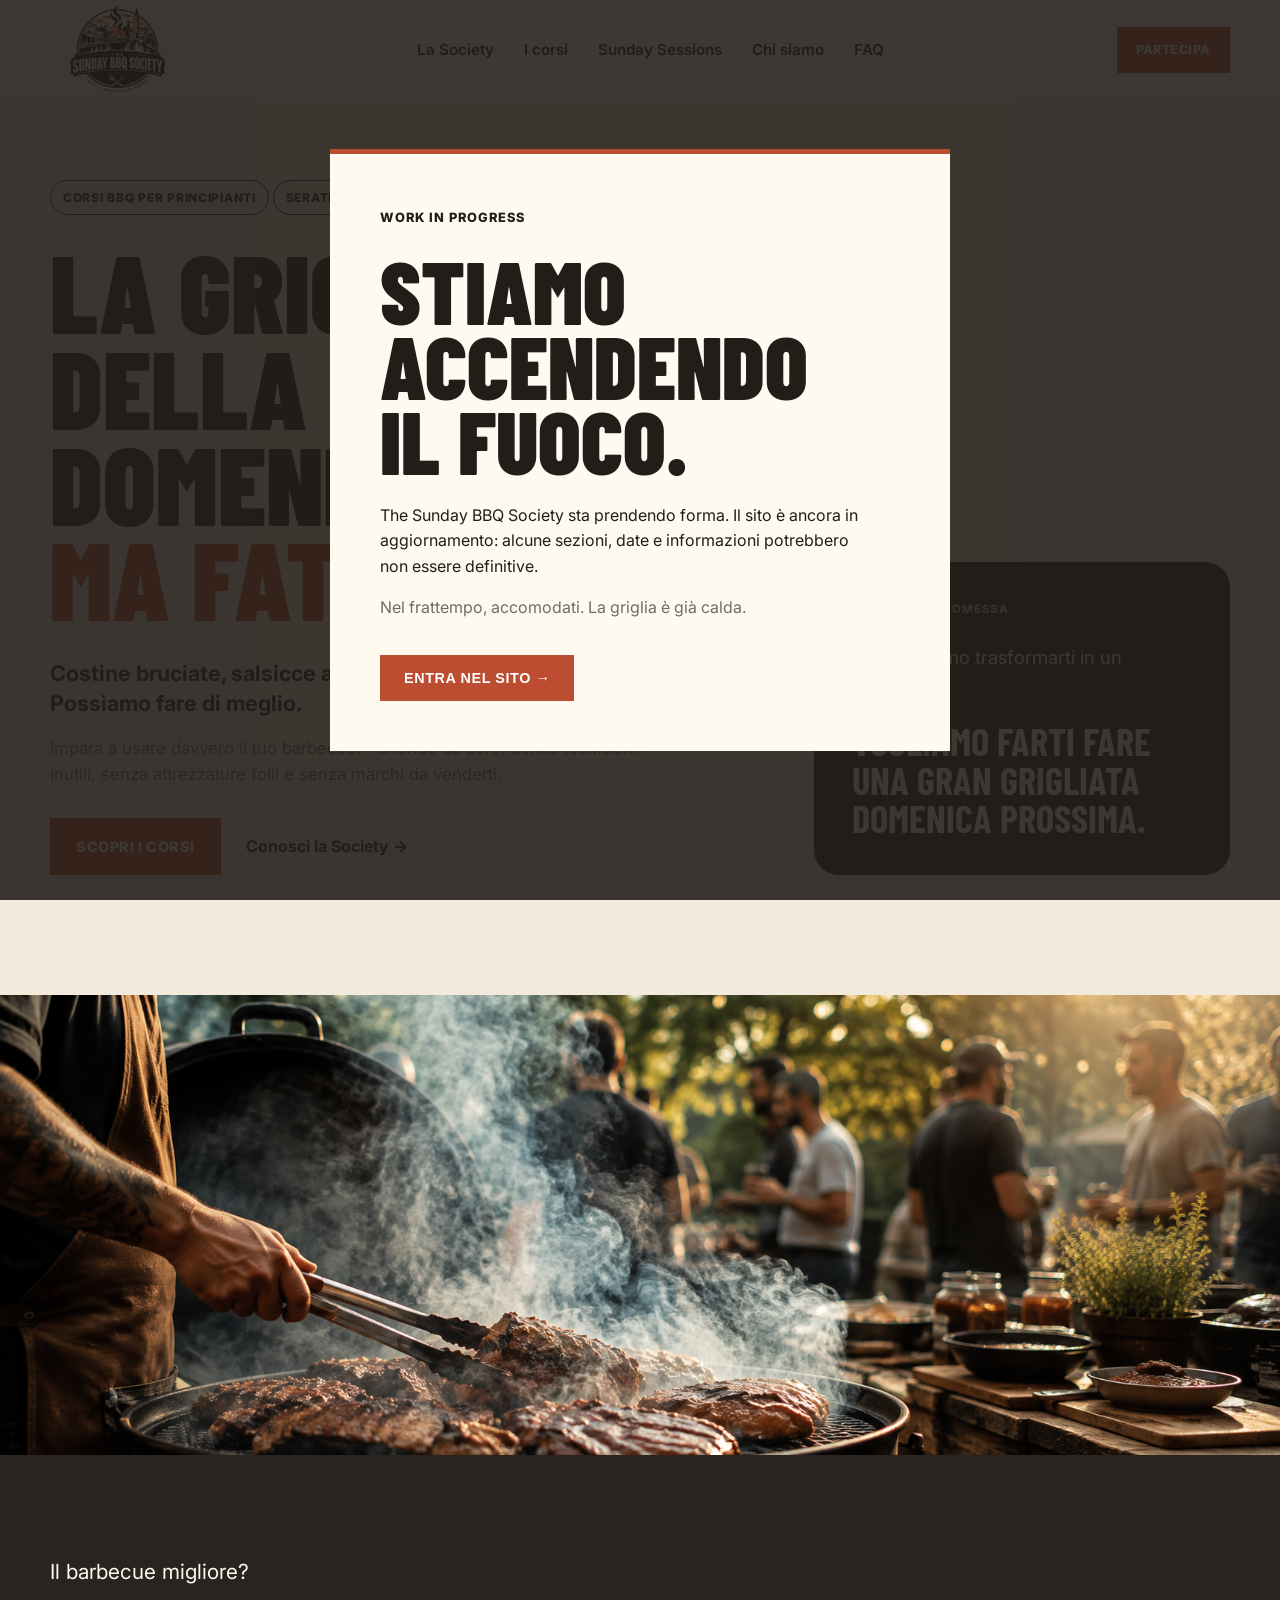
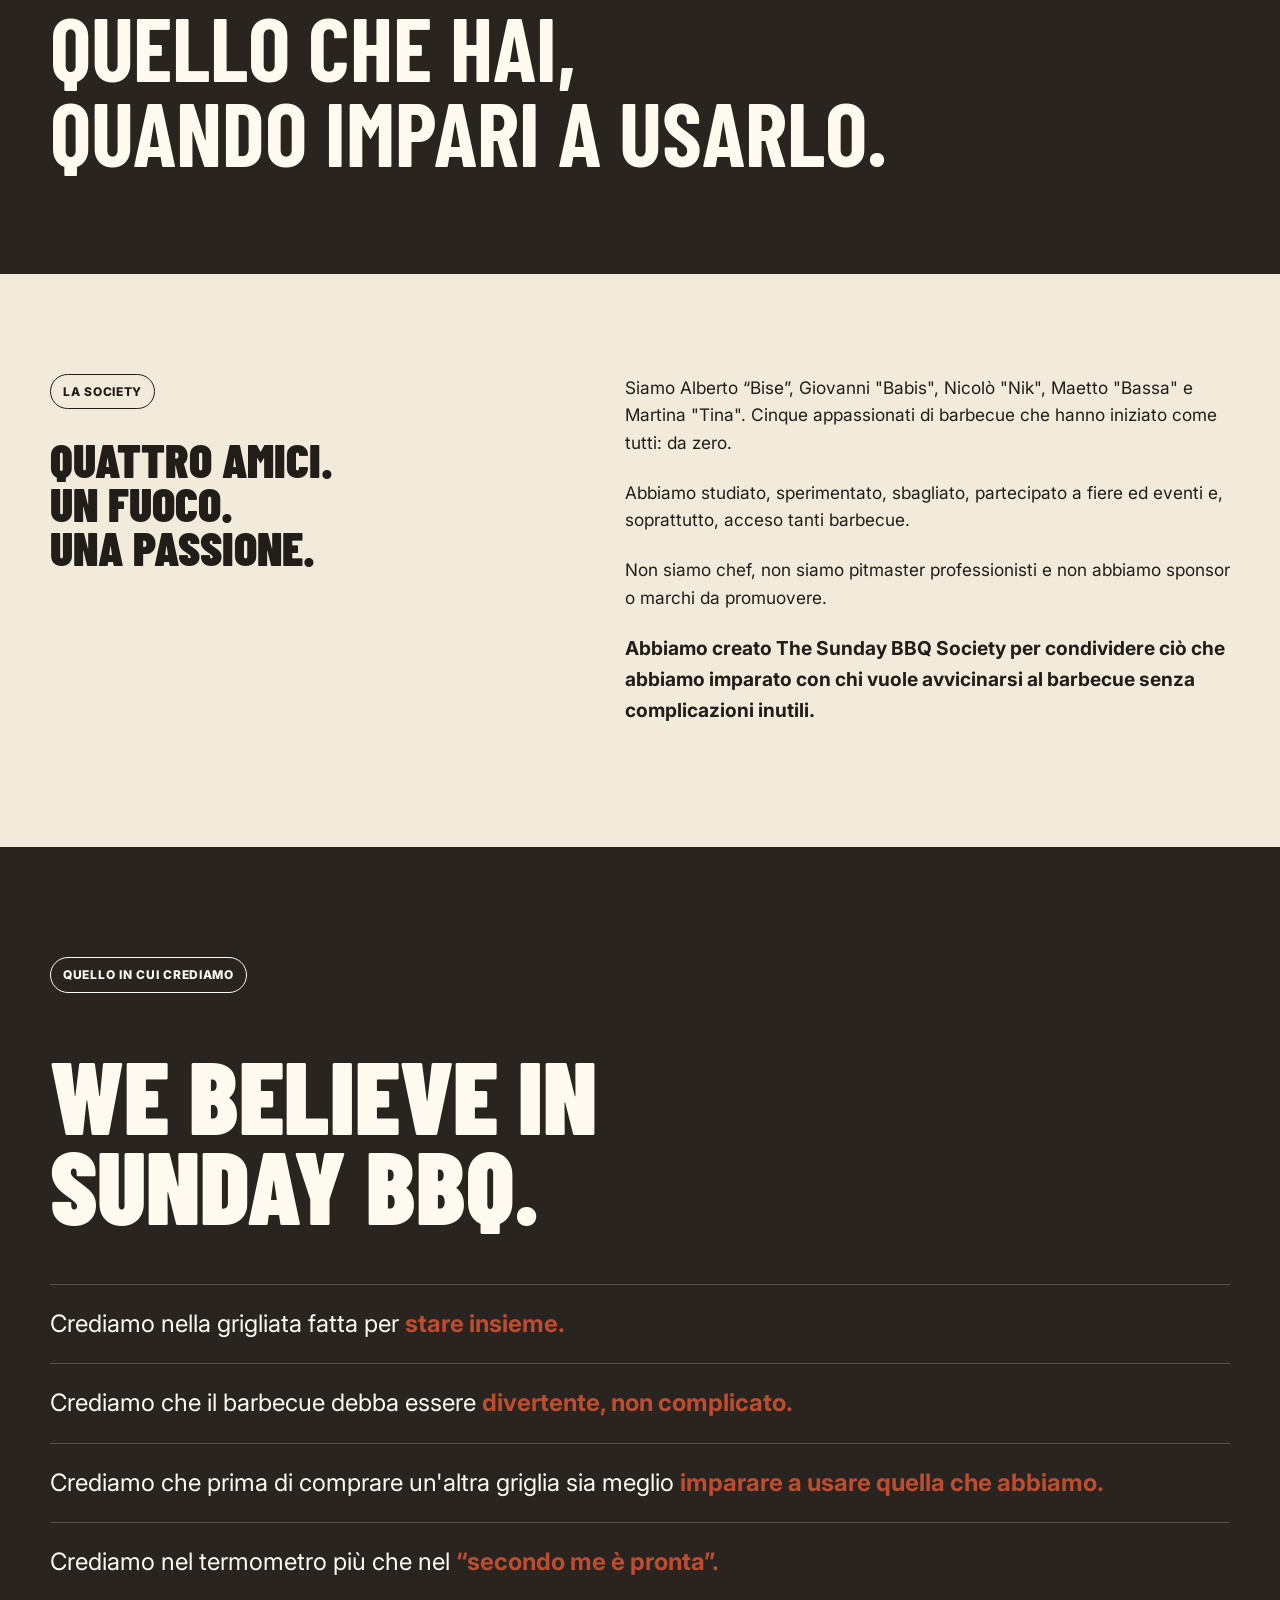
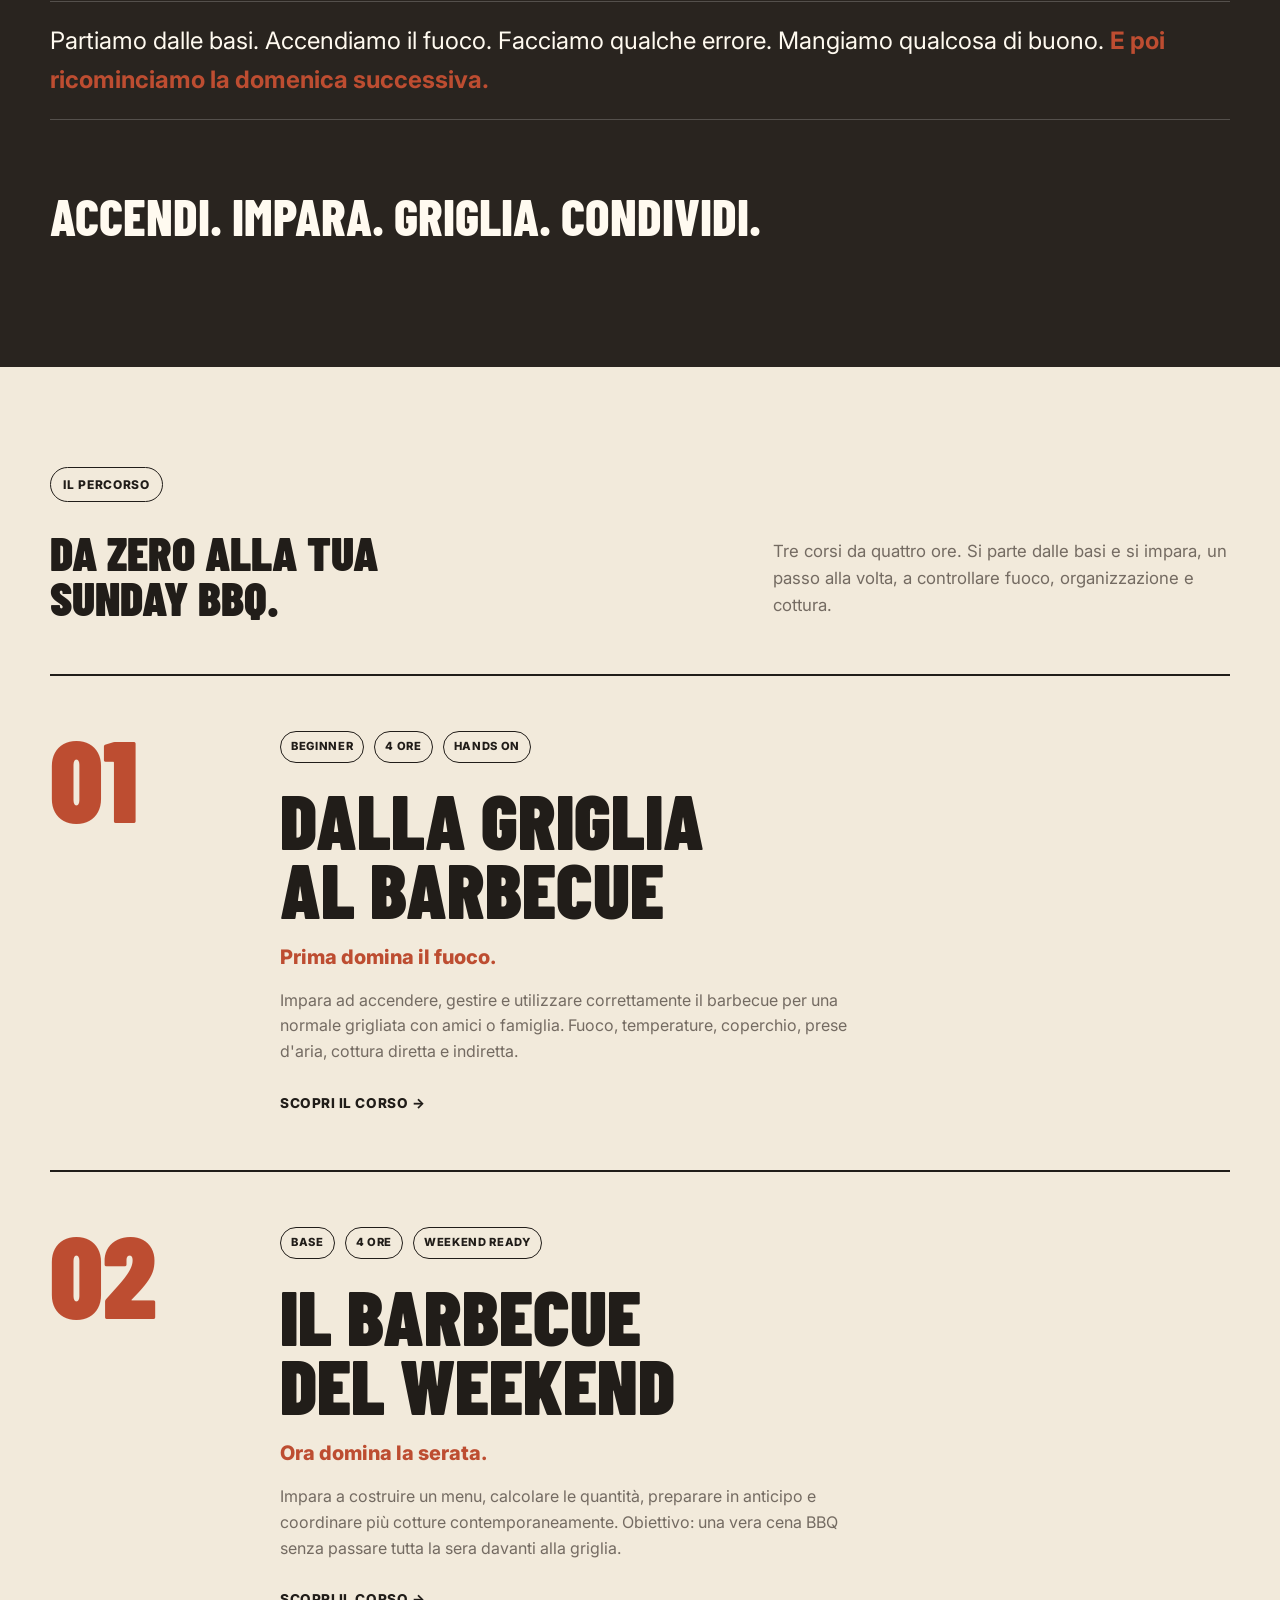
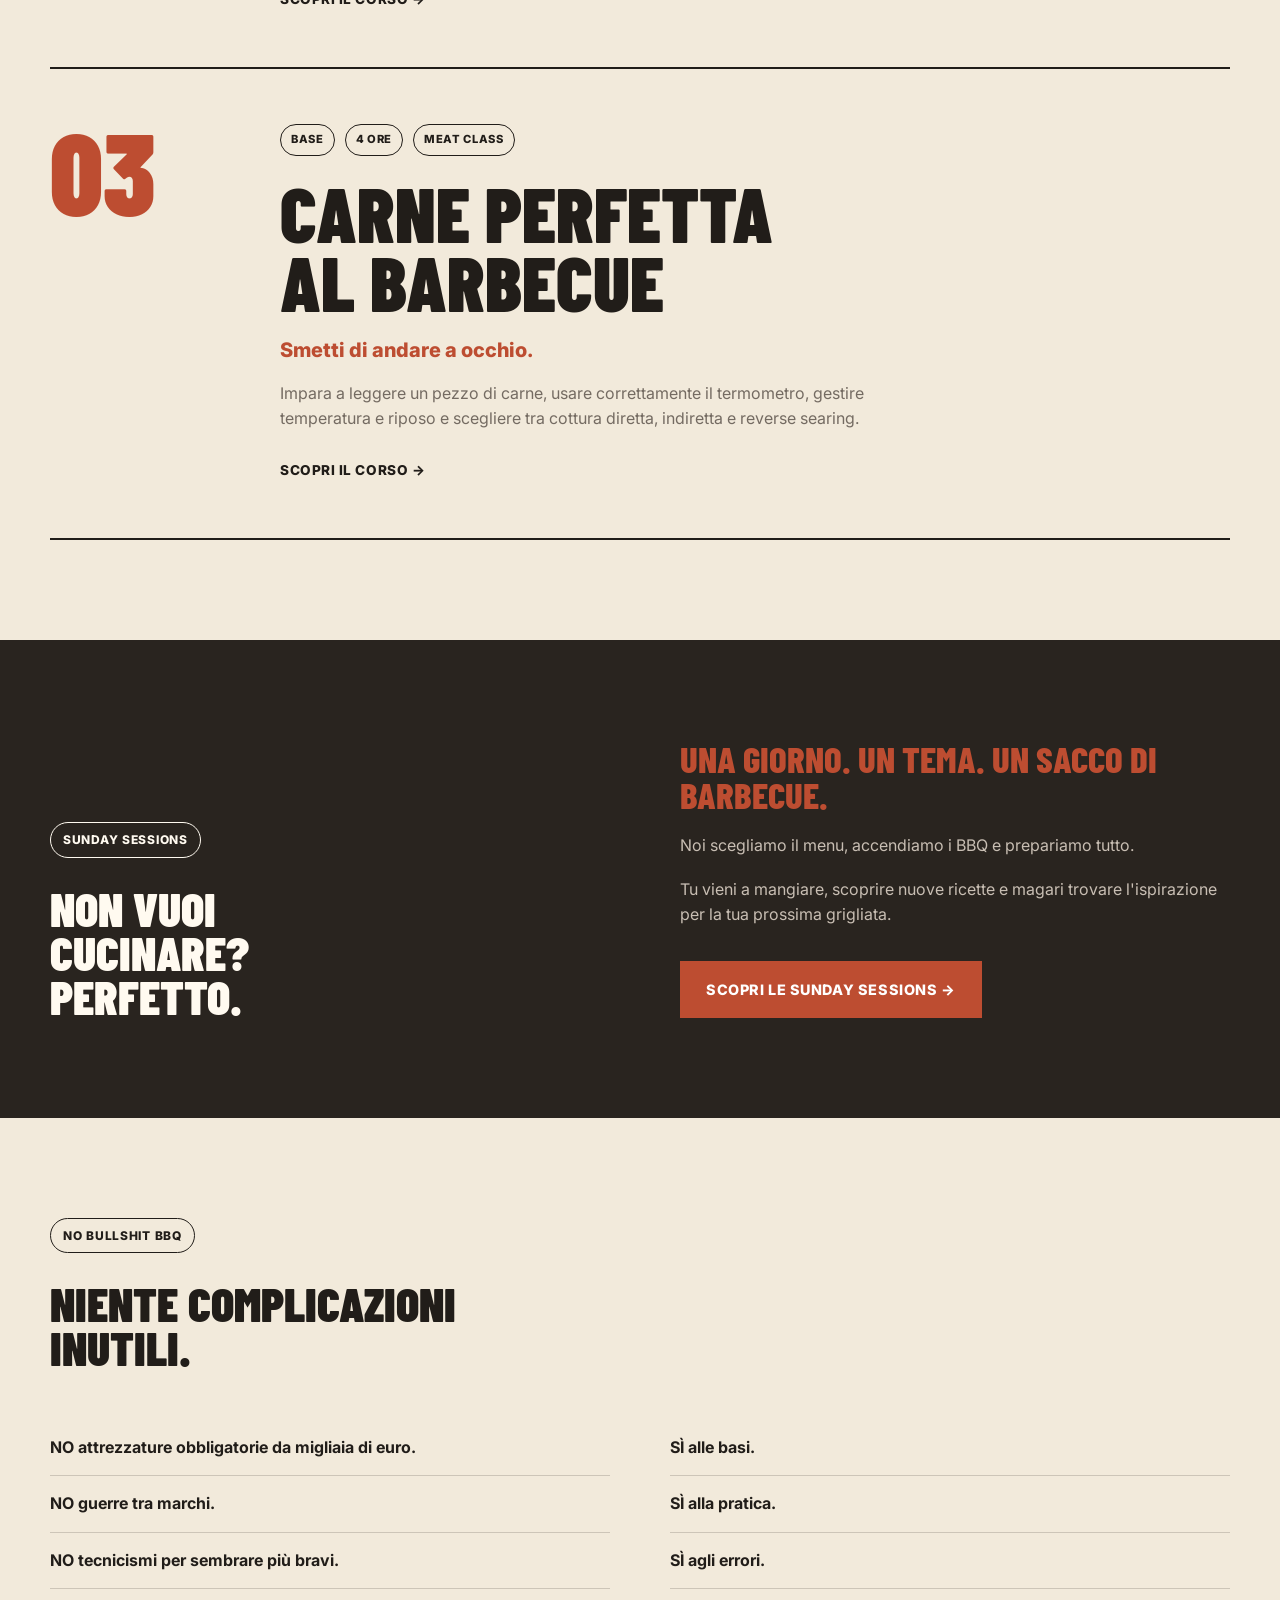
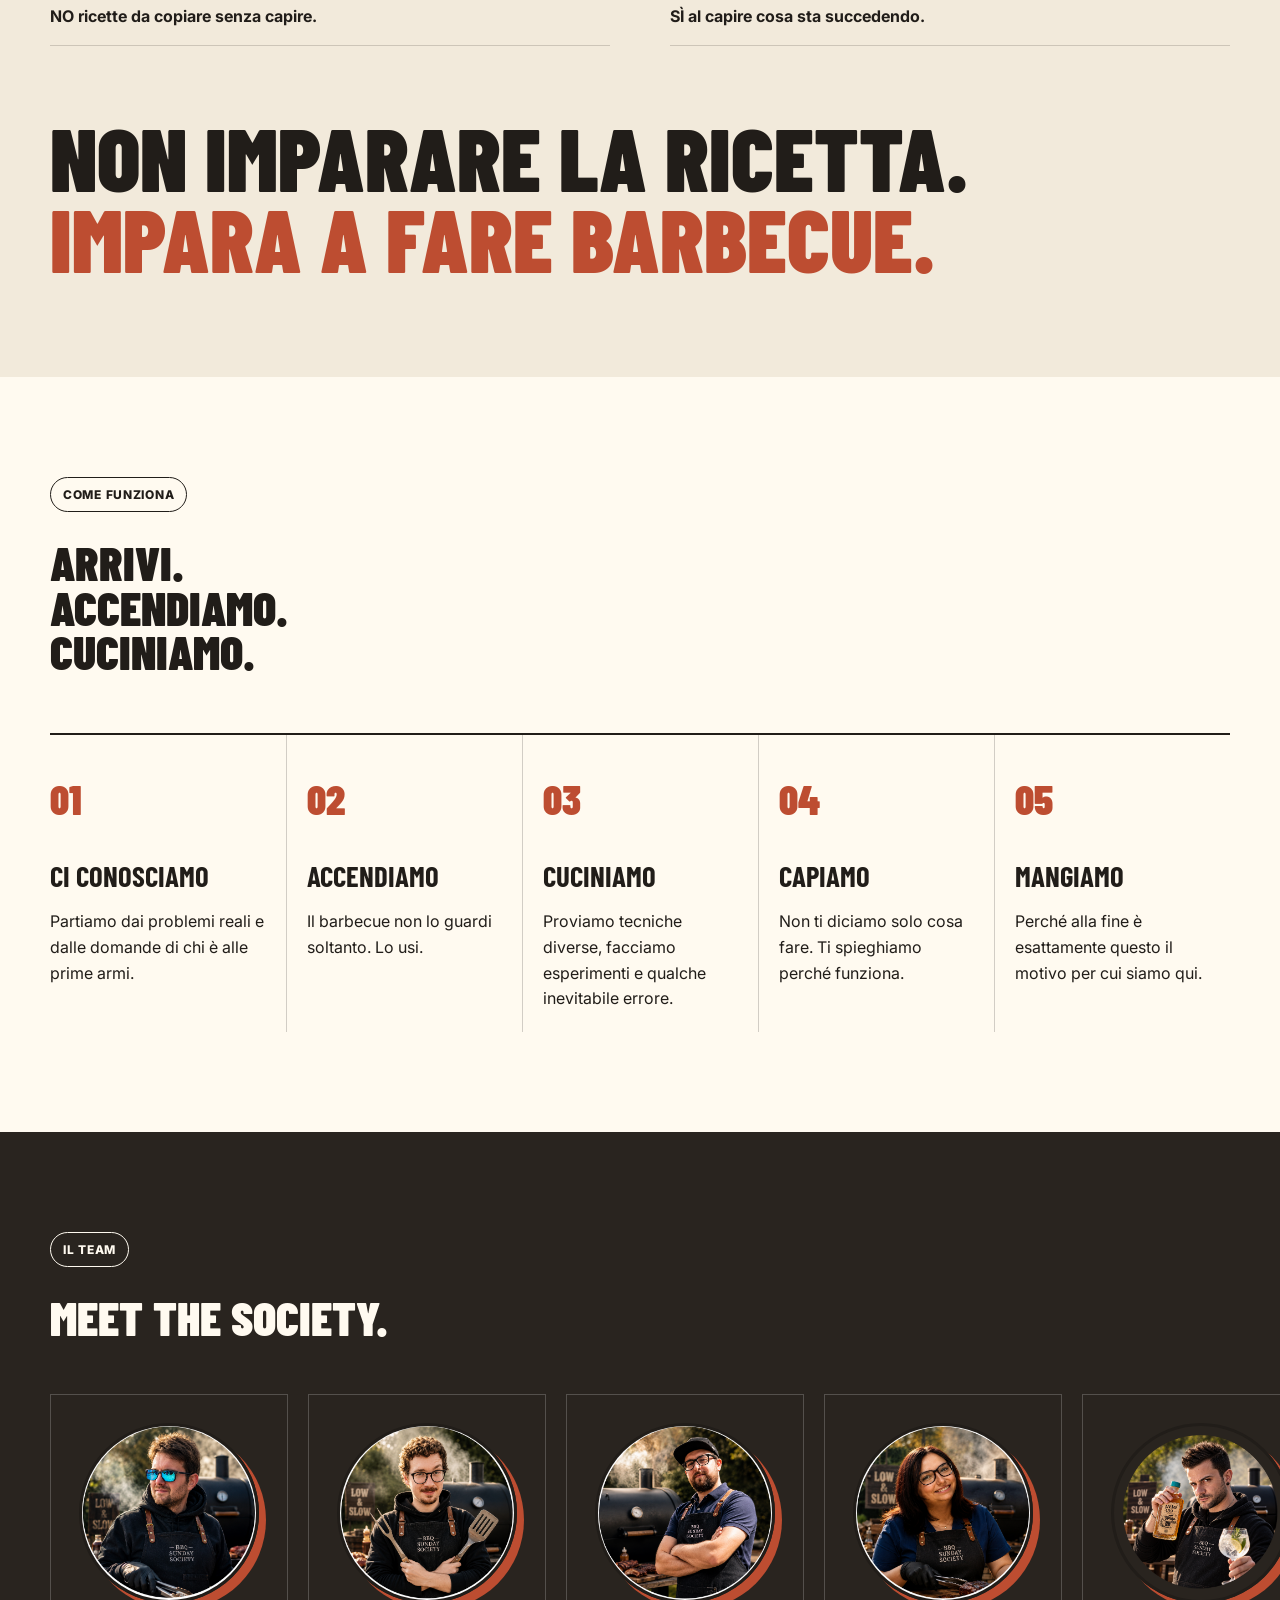
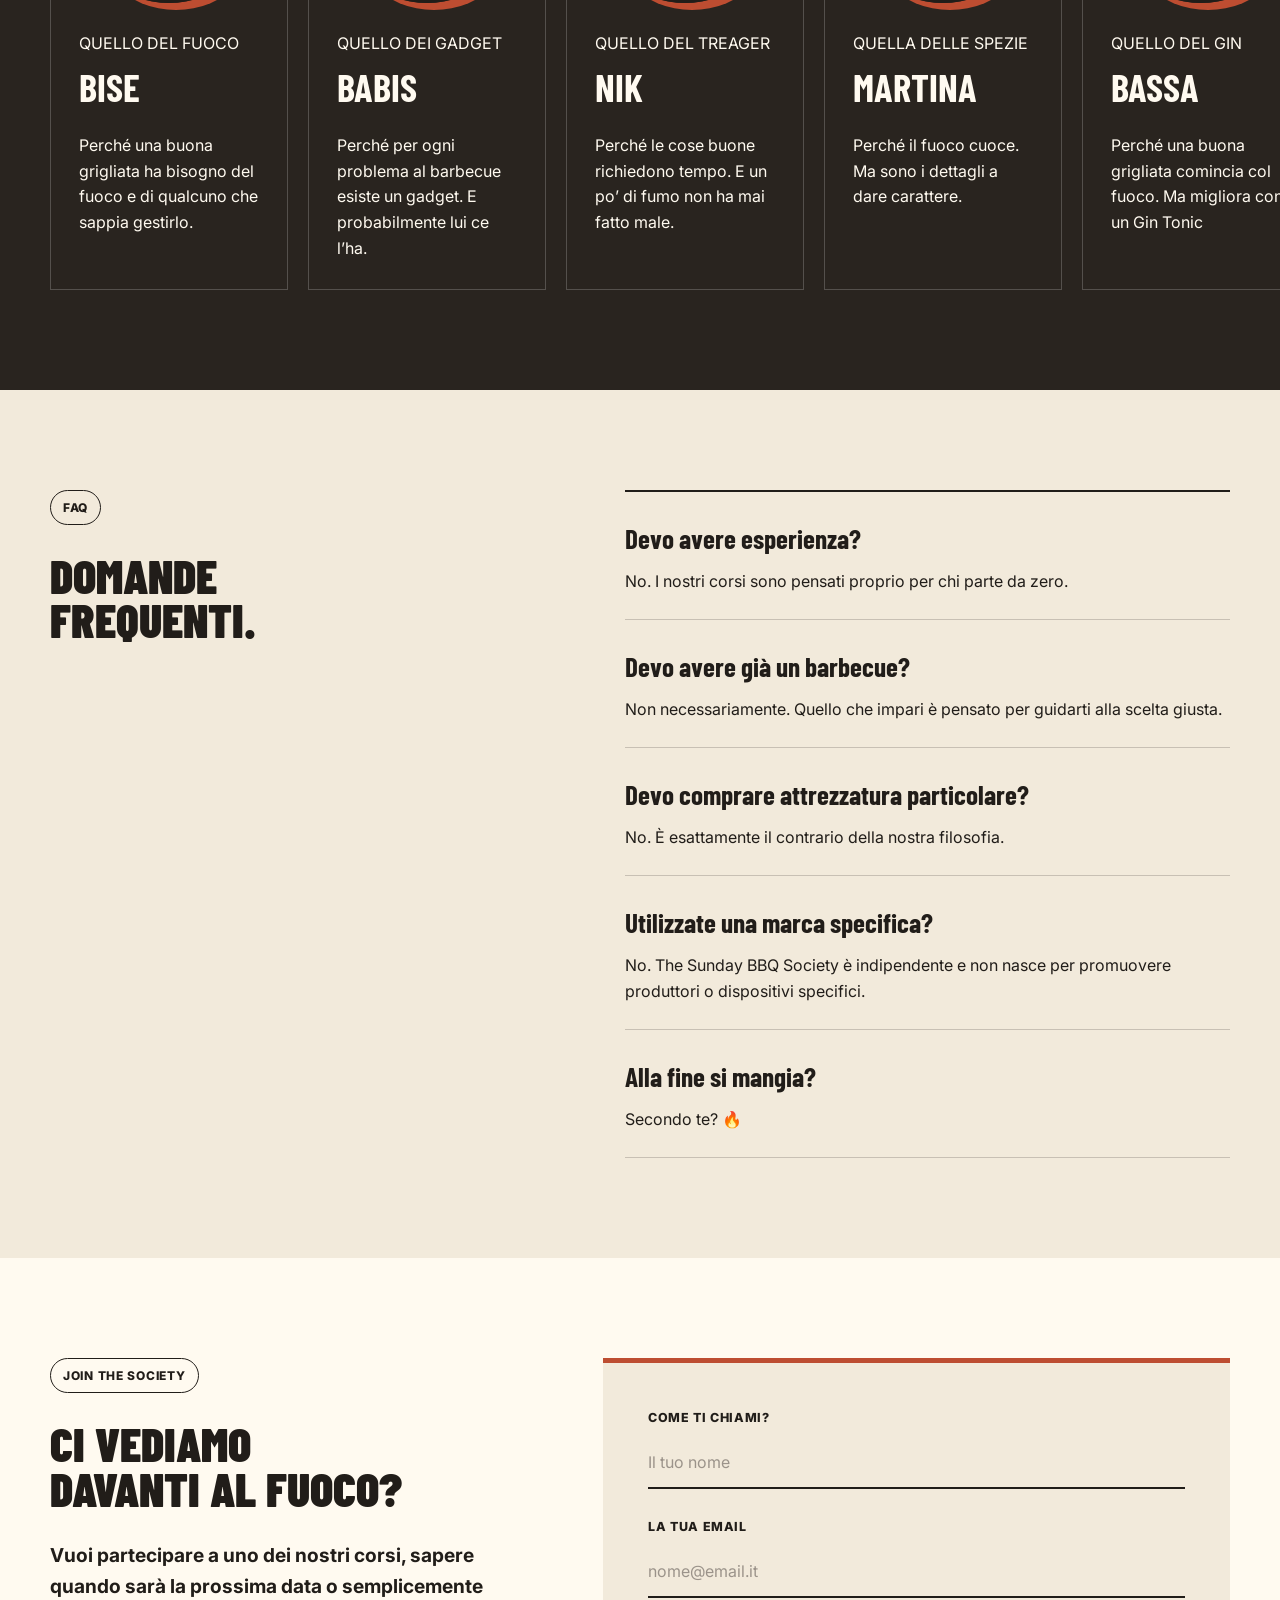
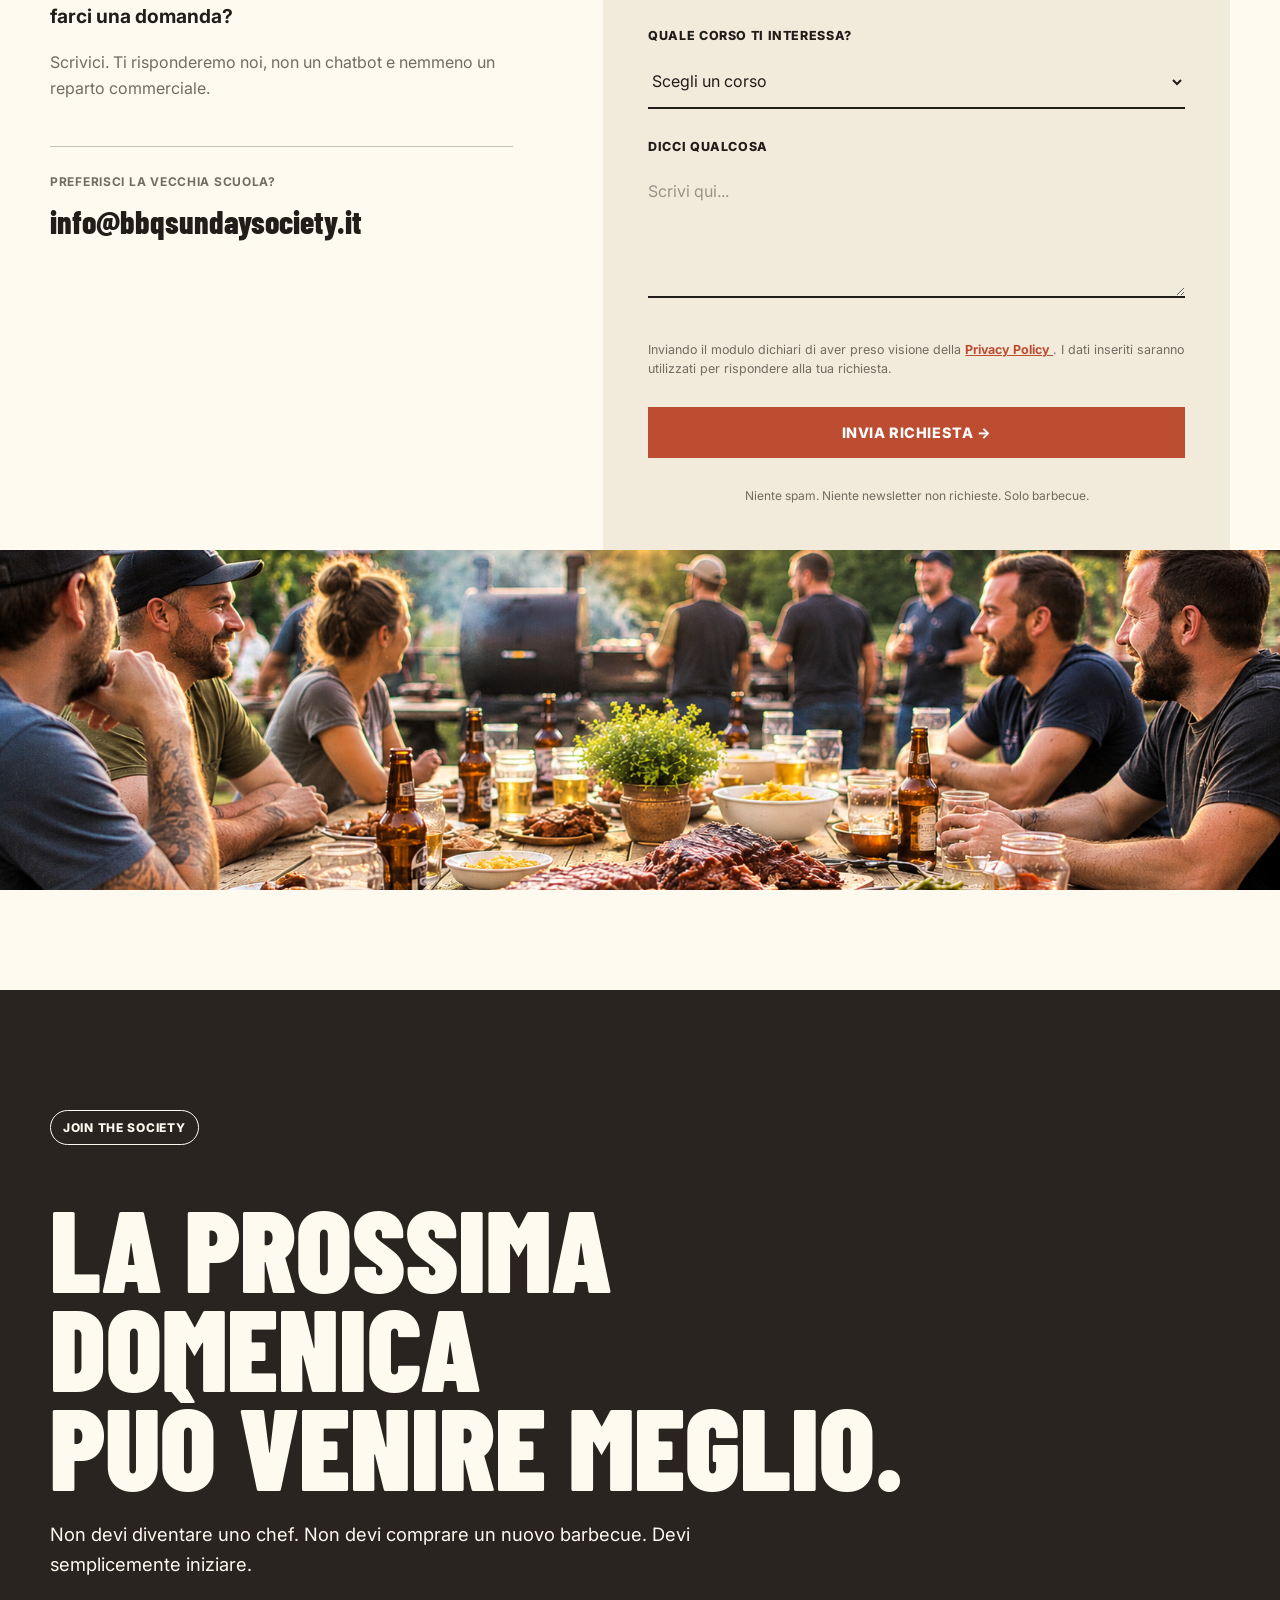
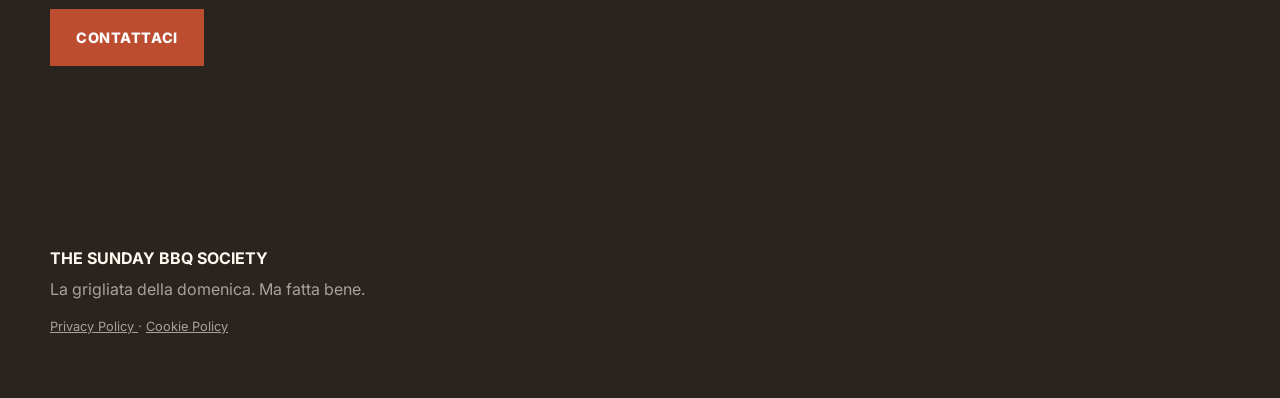
==== commit f3728106: "Update index.html" ====
--- a/index.html
+++ b/index.html
@@ -645,29 +645,20 @@
           Perché il fuoco cuoce. Ma sono i dettagli a dare carattere.
         </p>
       </article>
+      
       <article class="team-card">
-
-  <div class="team-photo">
-    <img
-      src="images/team/bassa.png"
-      alt="Bassa - The BBQ Sunday Society"
-    >
-  </div>
-
-  <span class="team-role">
-    QUELLO DEL GIN
-  </span>
-
-  <h3>
-    BASSA
-  </h3>
-
-  <p>
-    Perché una buona grigliata comincia col fuoco.
-    Ma migliora con un Gin Tonic.
-  </p>
-
-</article>
+         <div class="team-photo">
+      <img
+        src="images/bassa.png"
+        alt="Bise - The Sunday BBQ Society"
+      >
+    </div>
+        <span class="team-role">QUELLO DEL GIN</span>
+        <h3>Bassa</h3>
+        <p>
+          Perché una buona grigliata comincia col fuoco. Ma migliora con un Gin Tonic
+        </p>
+      </article>
 
     </div>
 
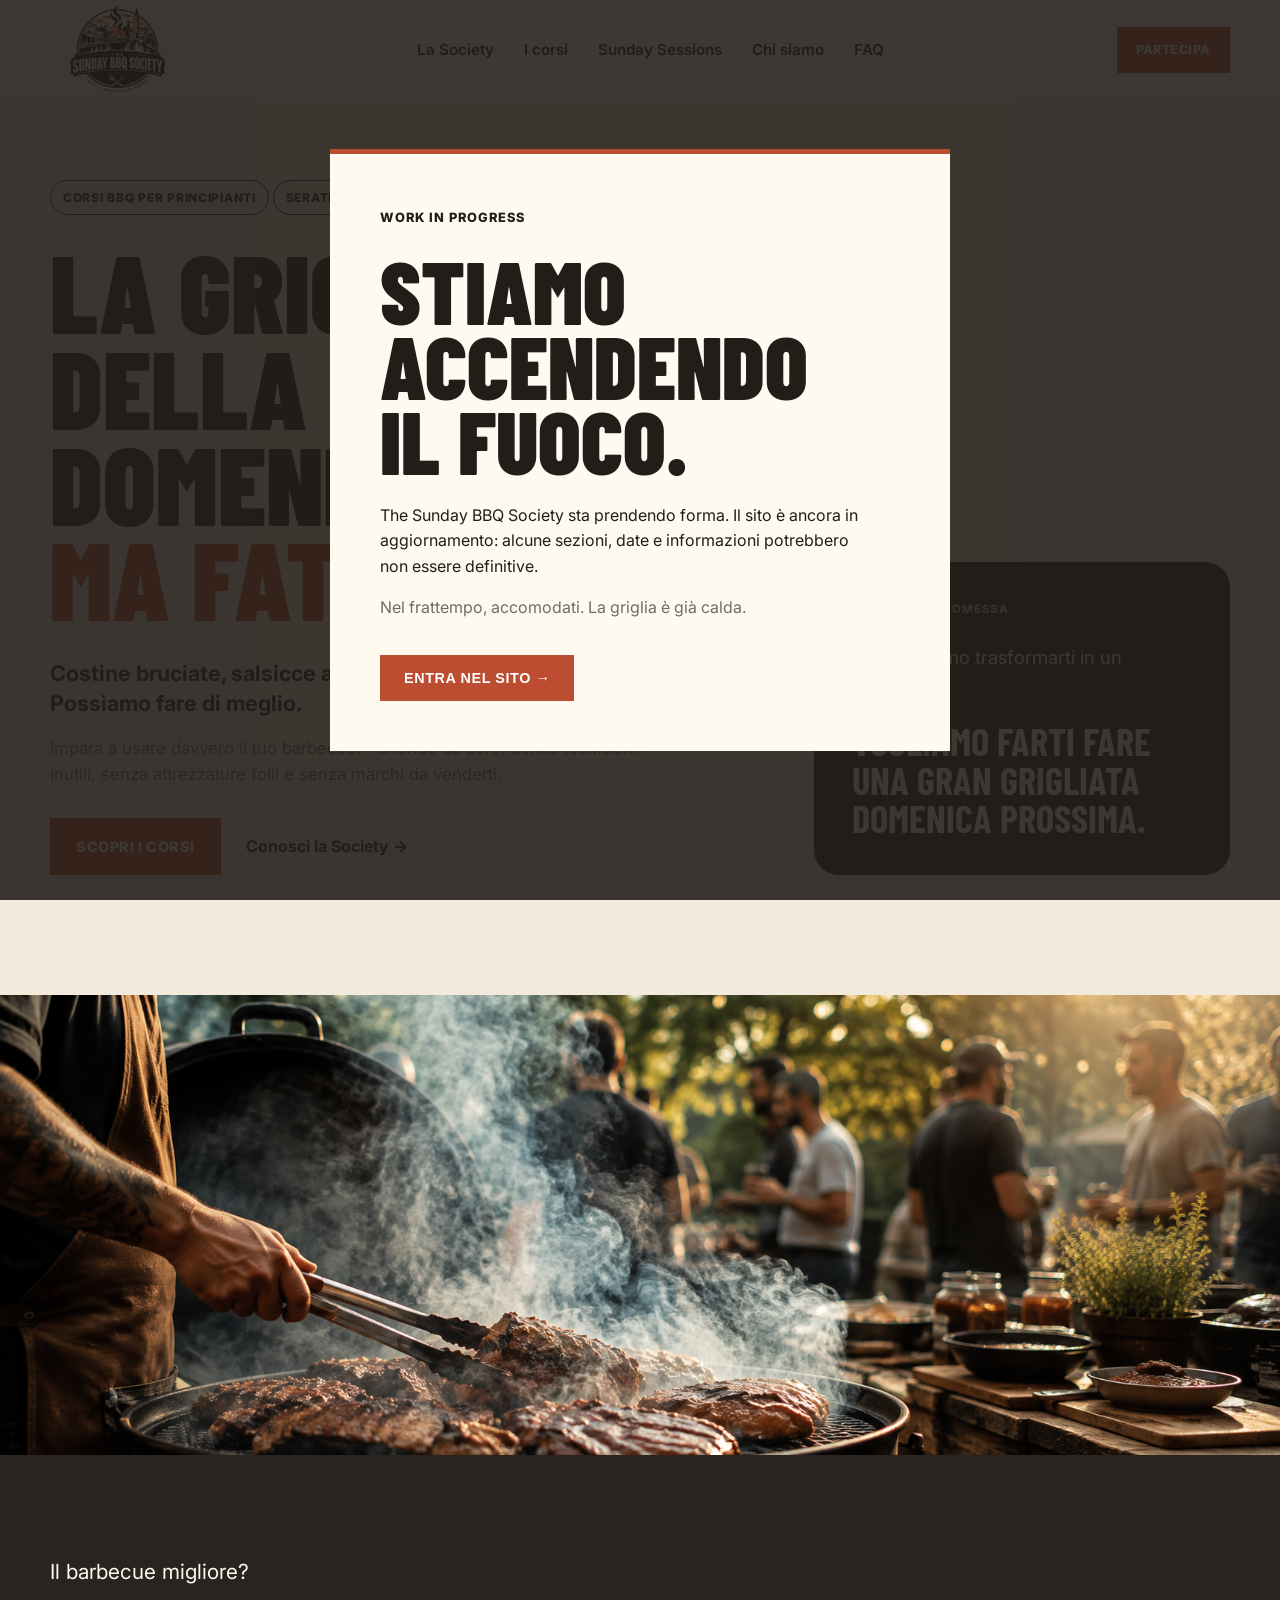
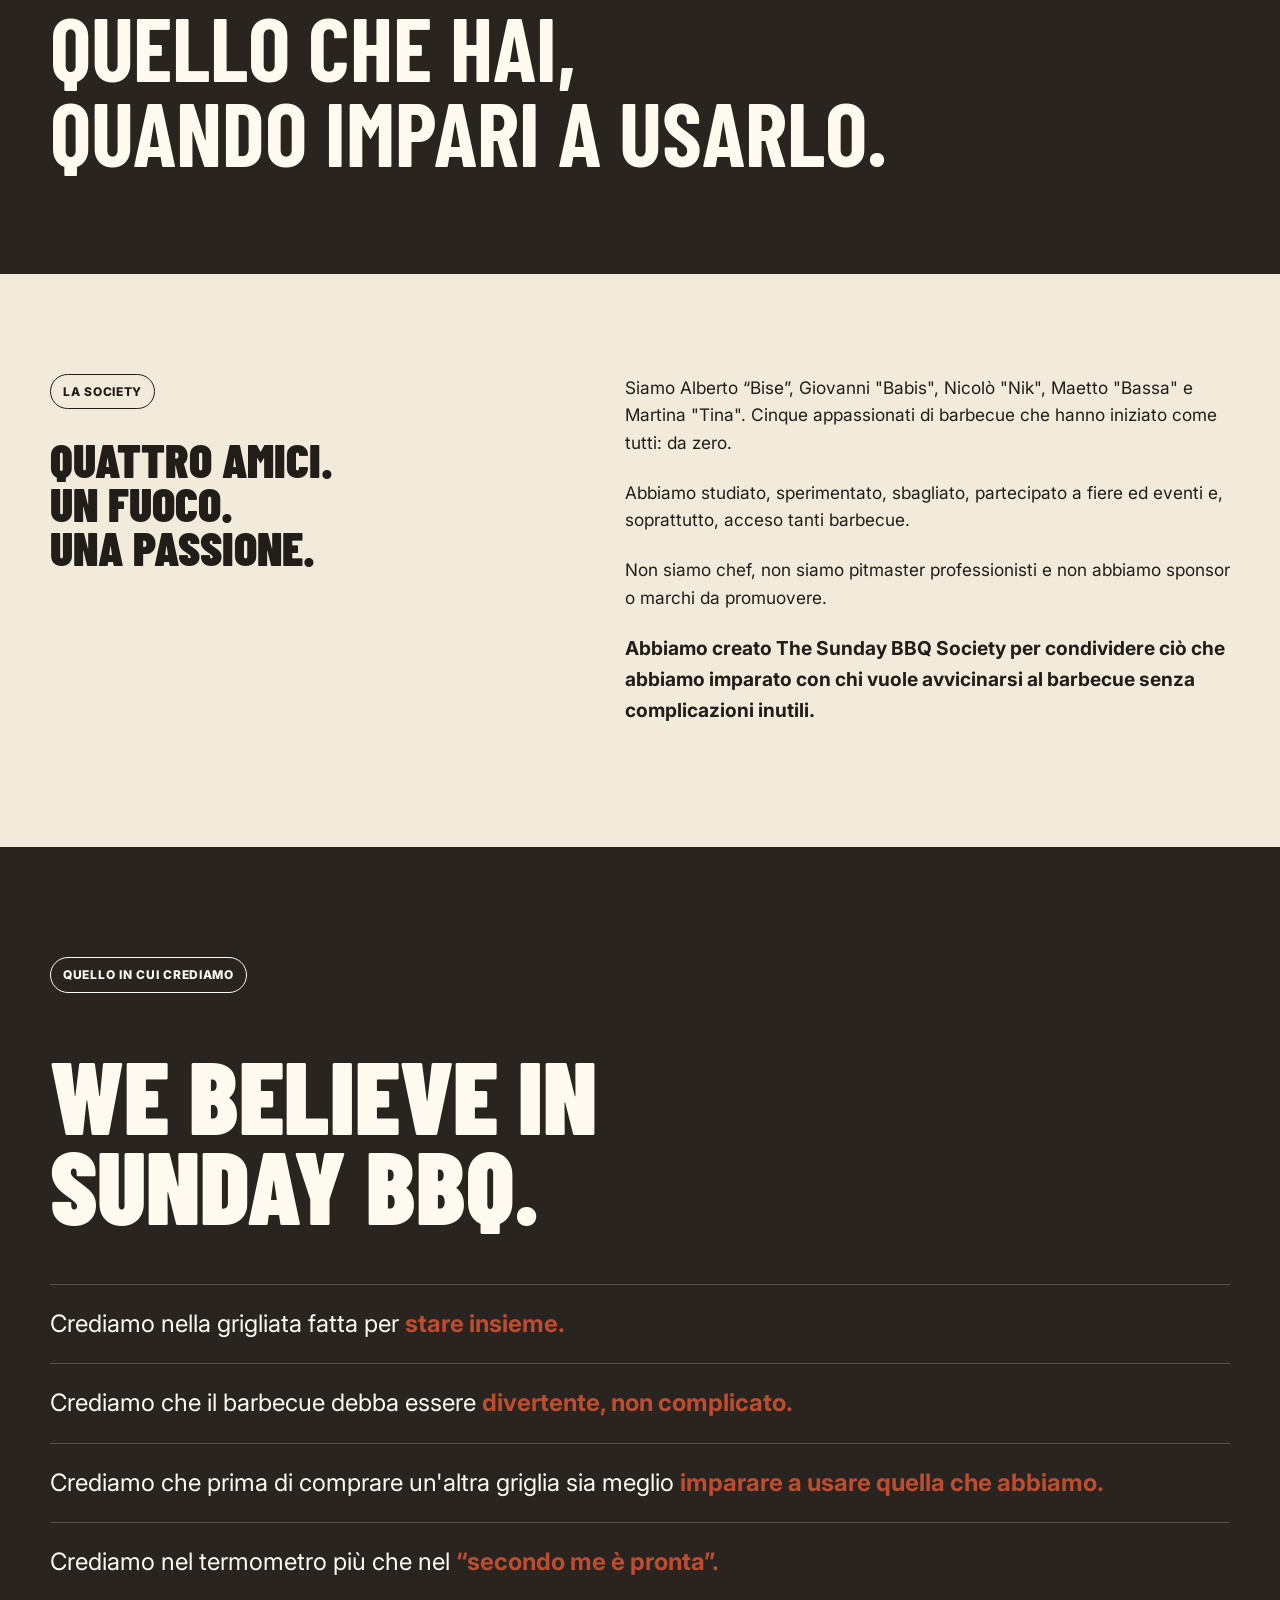
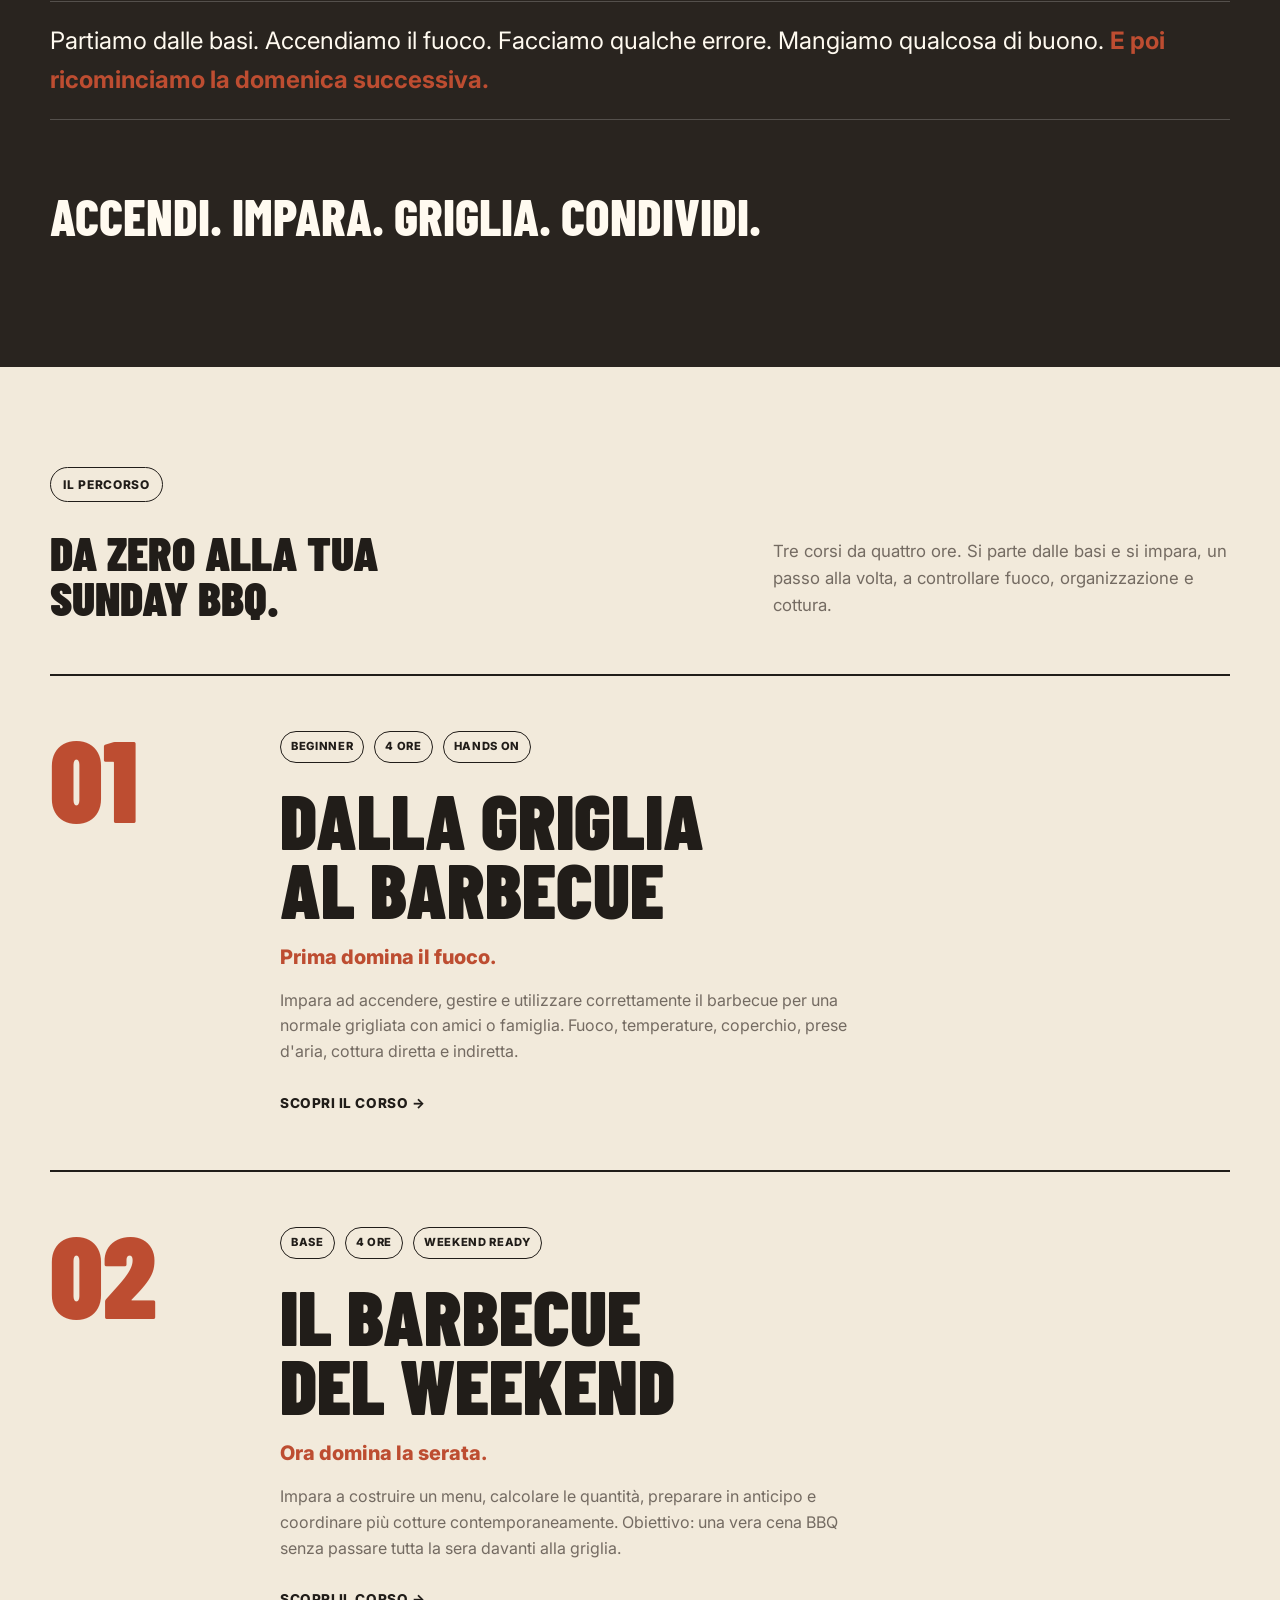
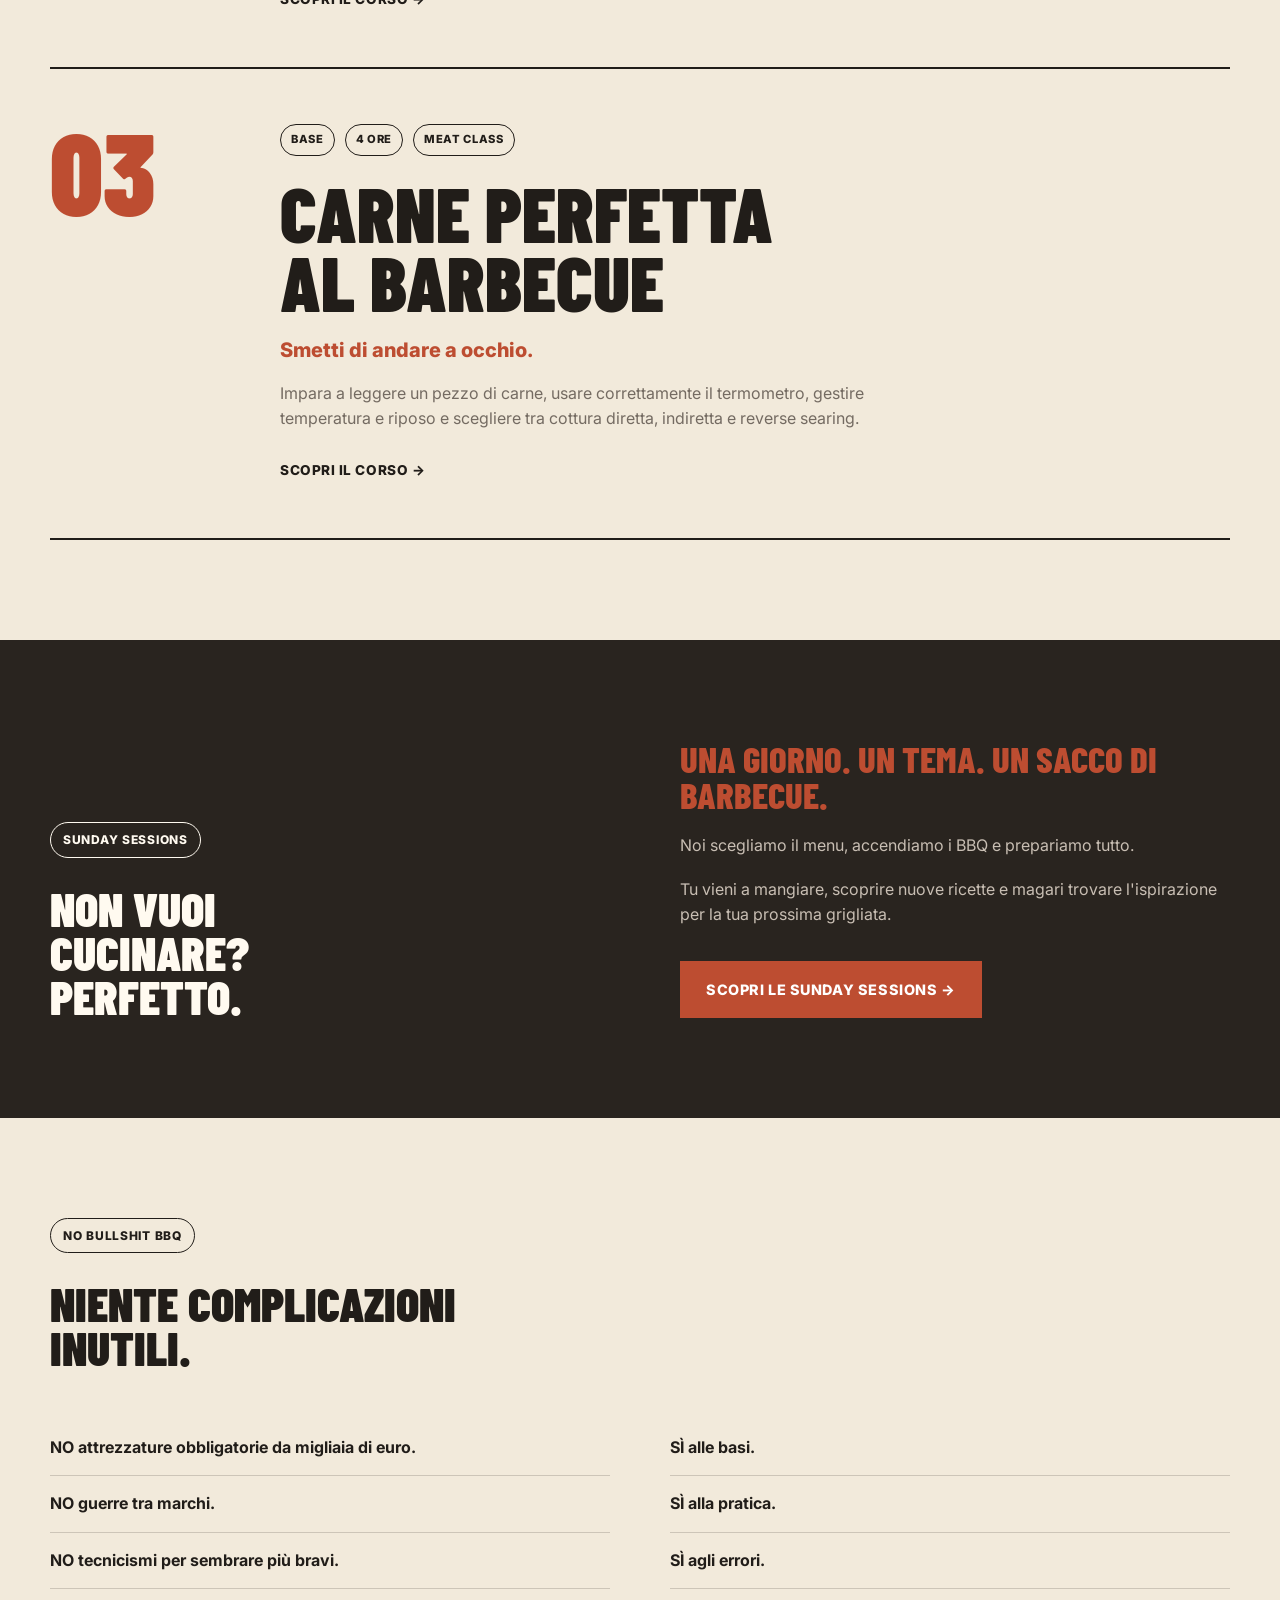
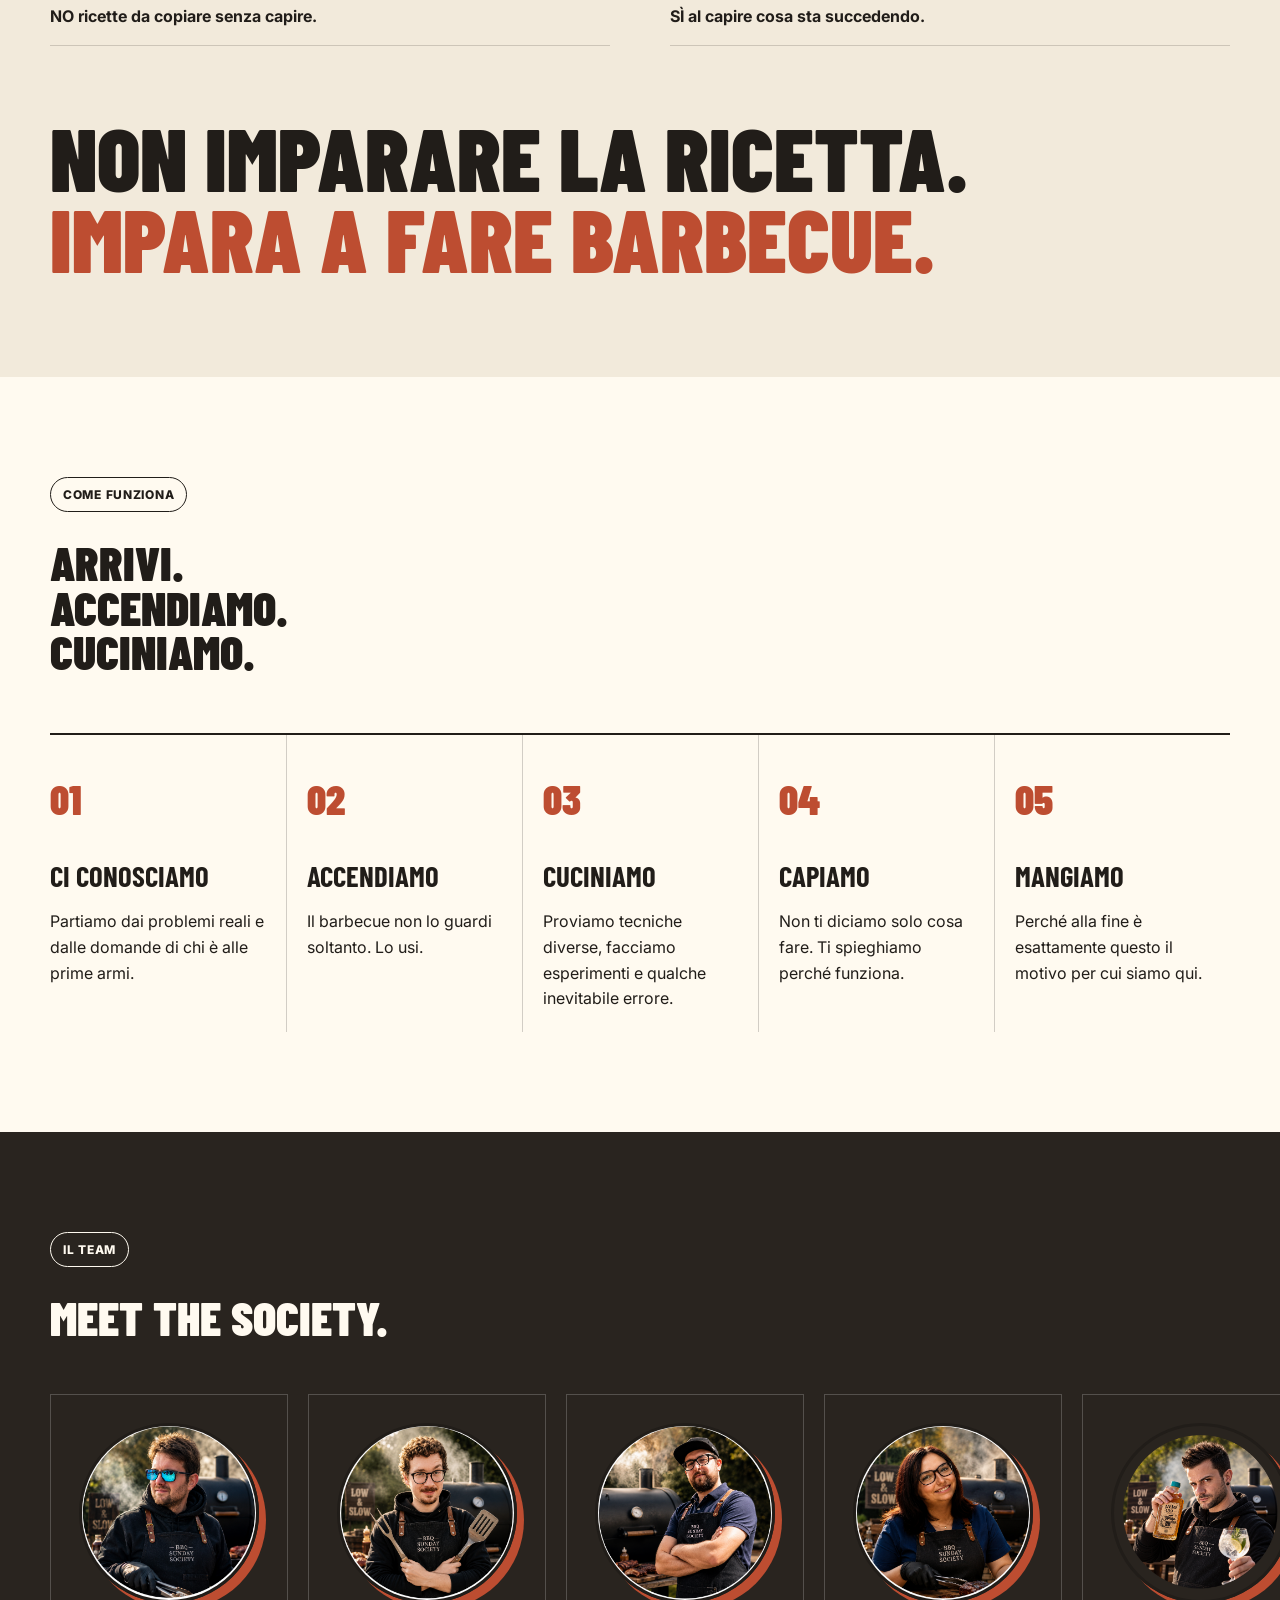
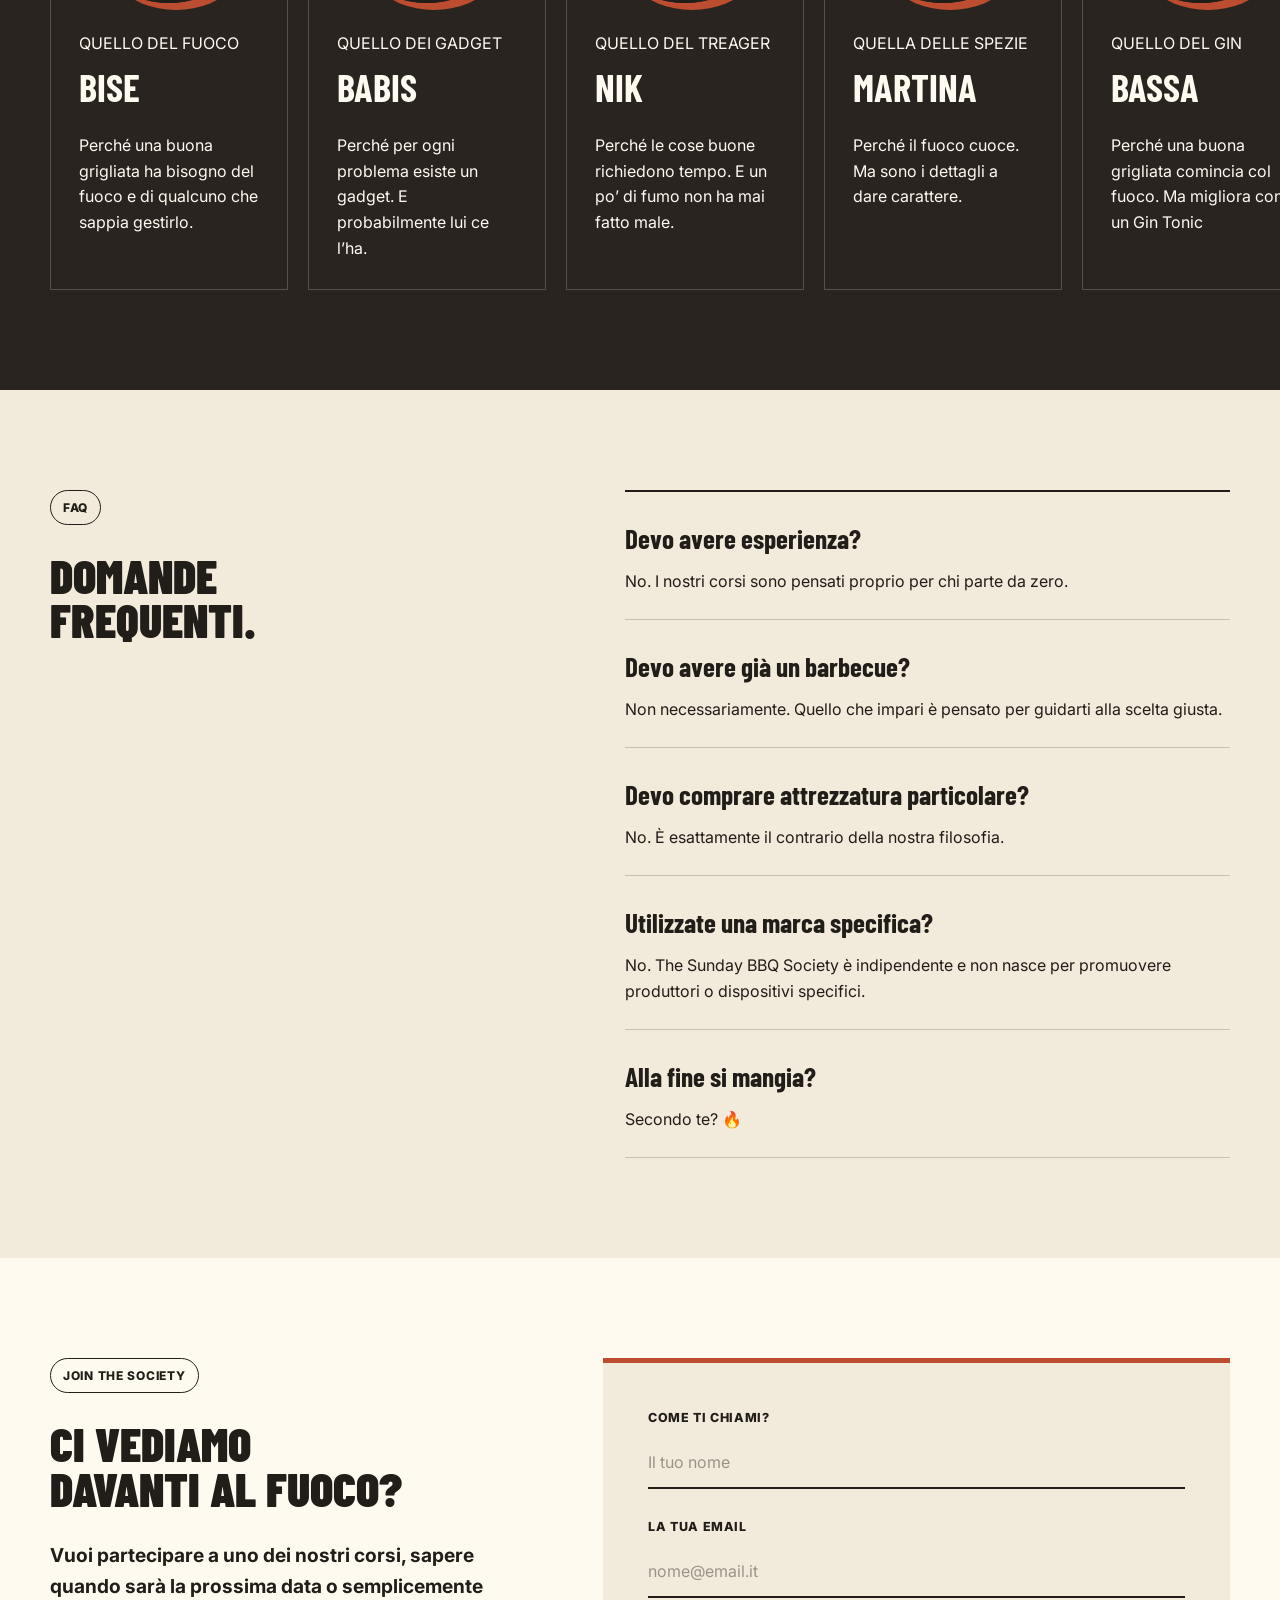
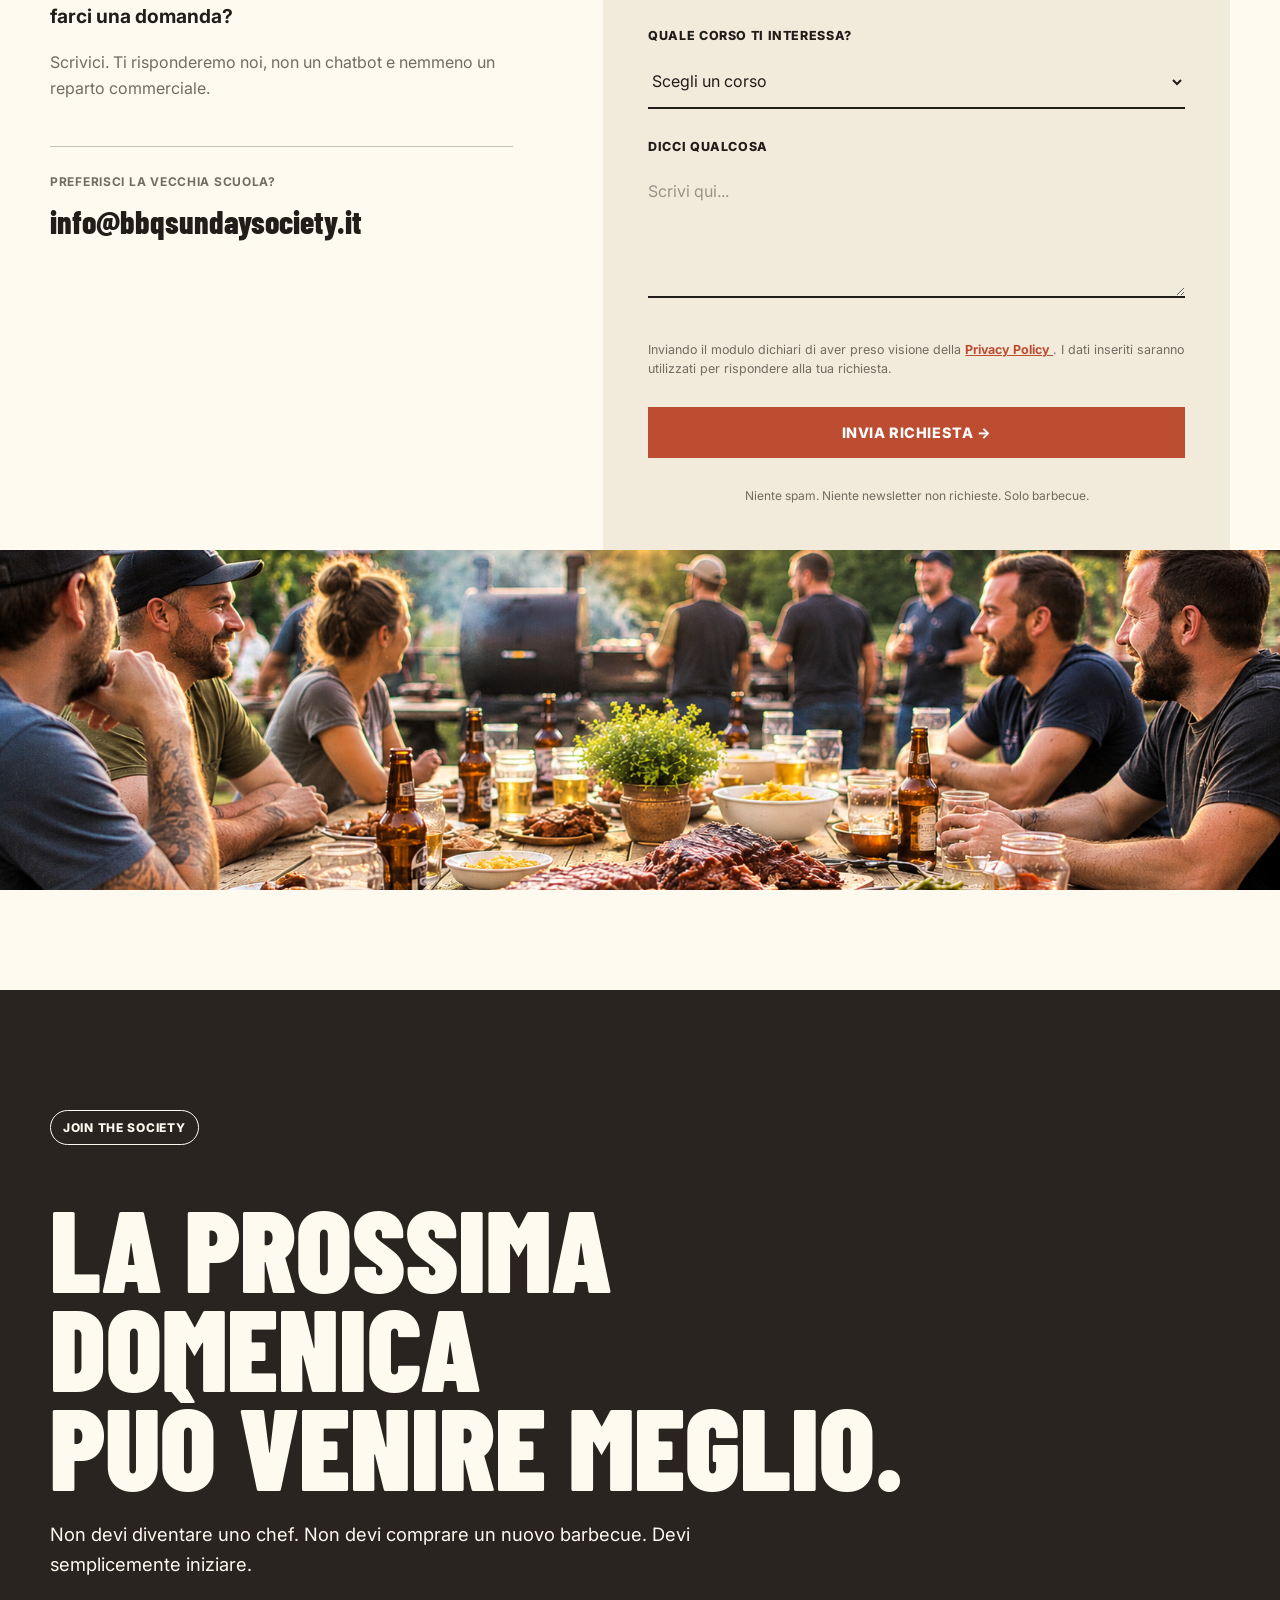
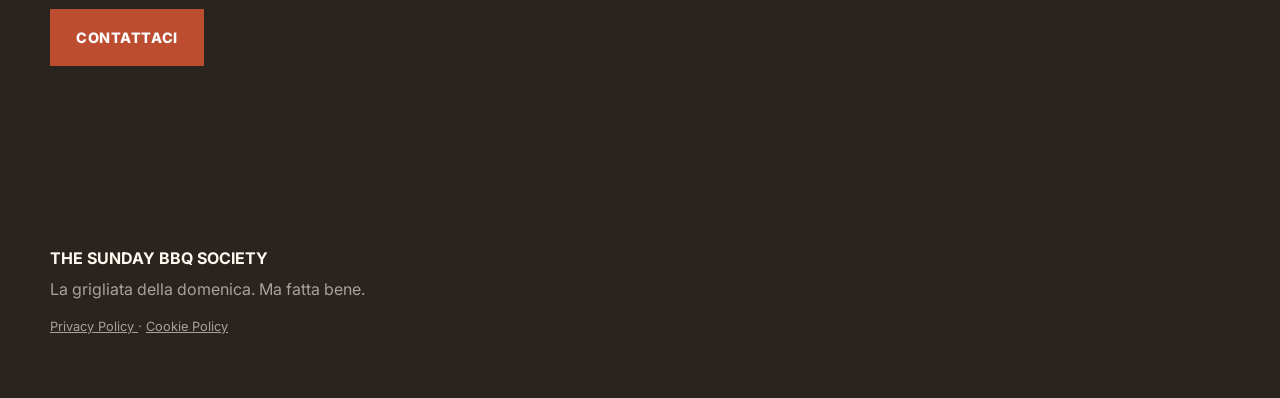
==== commit a2af4849: "Update index.html" ====
--- a/index.html
+++ b/index.html
@@ -608,13 +608,13 @@
         <div class="team-photo">
       <img
         src="images/babis.png"
-        alt="Bise - The Sunday BBQ Society"
+        alt="Babis - The Sunday BBQ Society"
       >
     </div>
         <span class="team-role">QUELLO DEI GADGET</span>
         <h3>Babis</h3>
         <p>
-          Perché per ogni problema al barbecue esiste un gadget. E probabilmente lui ce l’ha.
+          Perché per ogni problema esiste un gadget. E probabilmente lui ce l’ha.
         </p>
       </article>
 
@@ -622,7 +622,7 @@
          <div class="team-photo">
       <img
         src="images/nik.png"
-        alt="Bise - The Sunday BBQ Society"
+        alt="Nik - The Sunday BBQ Society"
       >
     </div>
         <span class="team-role">QUELLO DEL TREAGER</span>
@@ -636,7 +636,7 @@
          <div class="team-photo">
       <img
         src="images/martina.png"
-        alt="Bise - The Sunday BBQ Society"
+        alt="Martina - The Sunday BBQ Society"
       >
     </div>
         <span class="team-role">QUELLA DELLE SPEZIE</span>
@@ -650,7 +650,7 @@
          <div class="team-photo">
       <img
         src="images/bassa.png"
-        alt="Bise - The Sunday BBQ Society"
+        alt="Bassa - The Sunday BBQ Society"
       >
     </div>
         <span class="team-role">QUELLO DEL GIN</span>
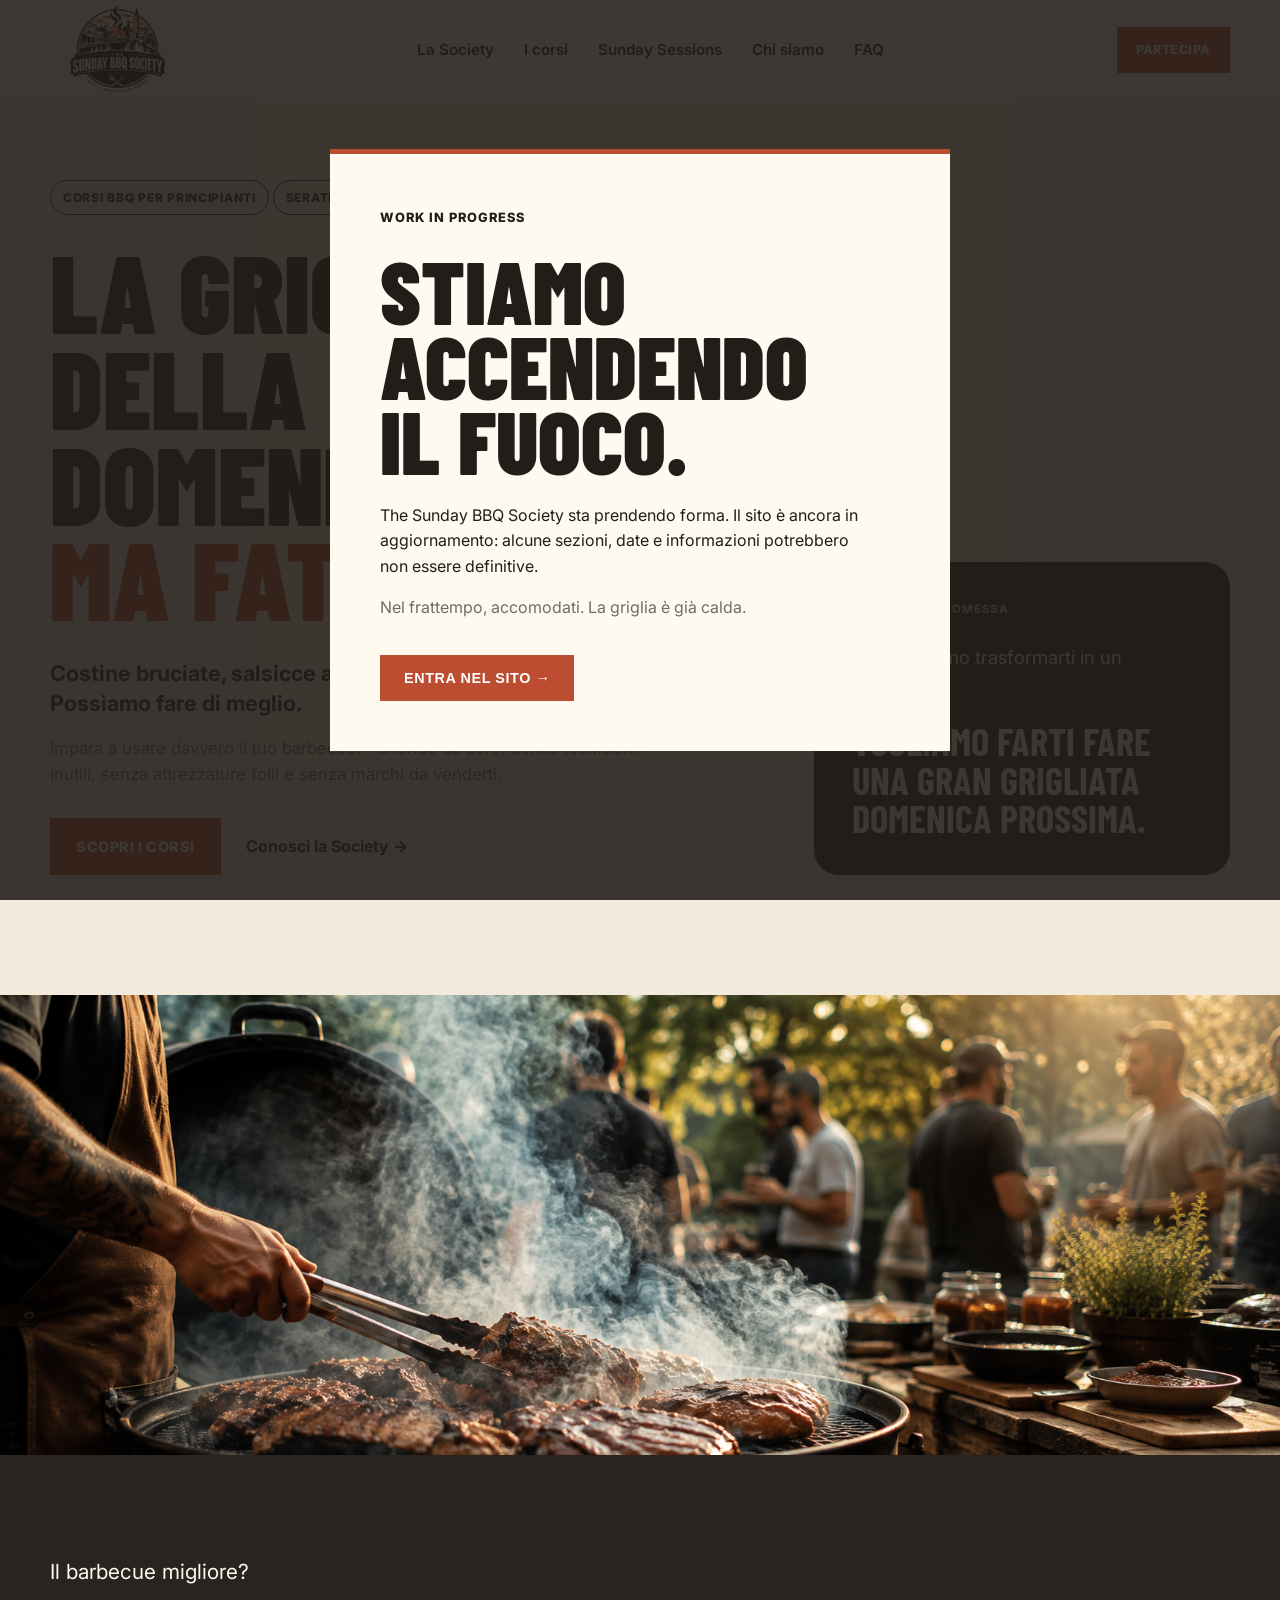
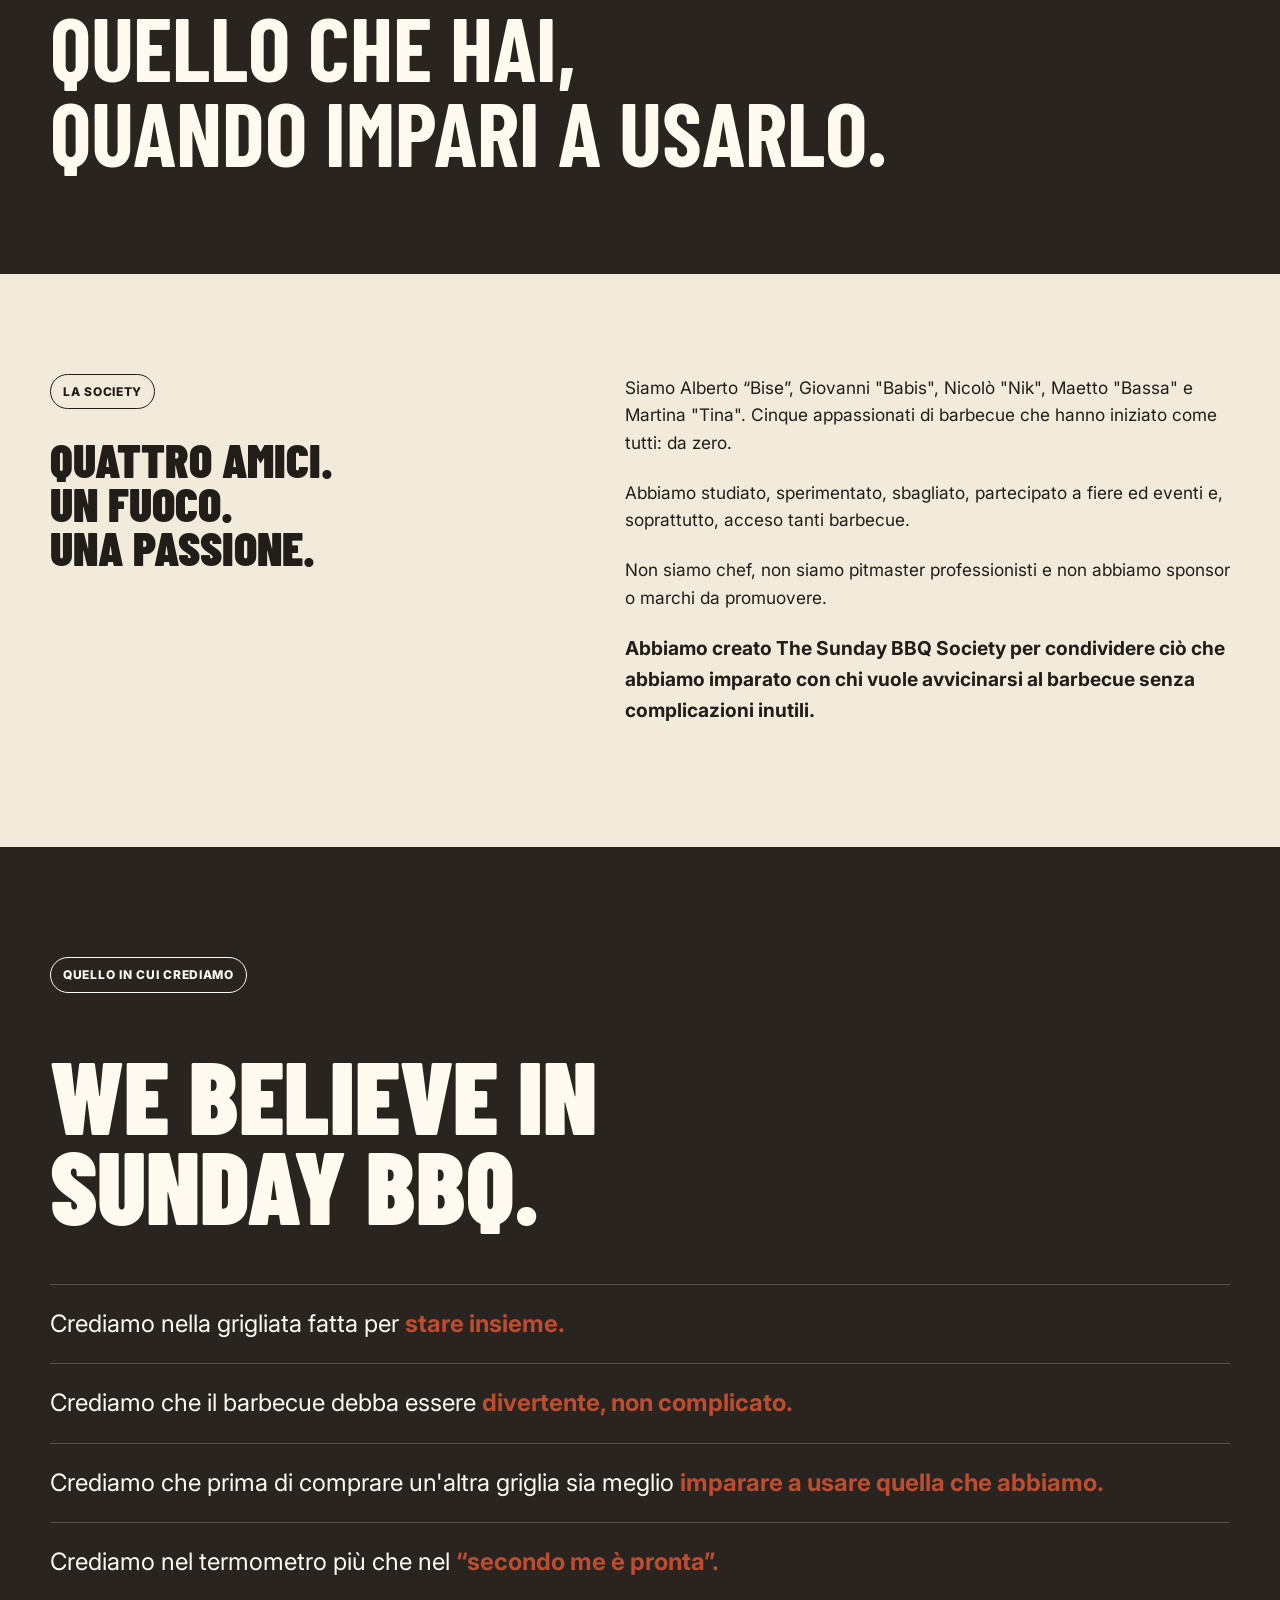
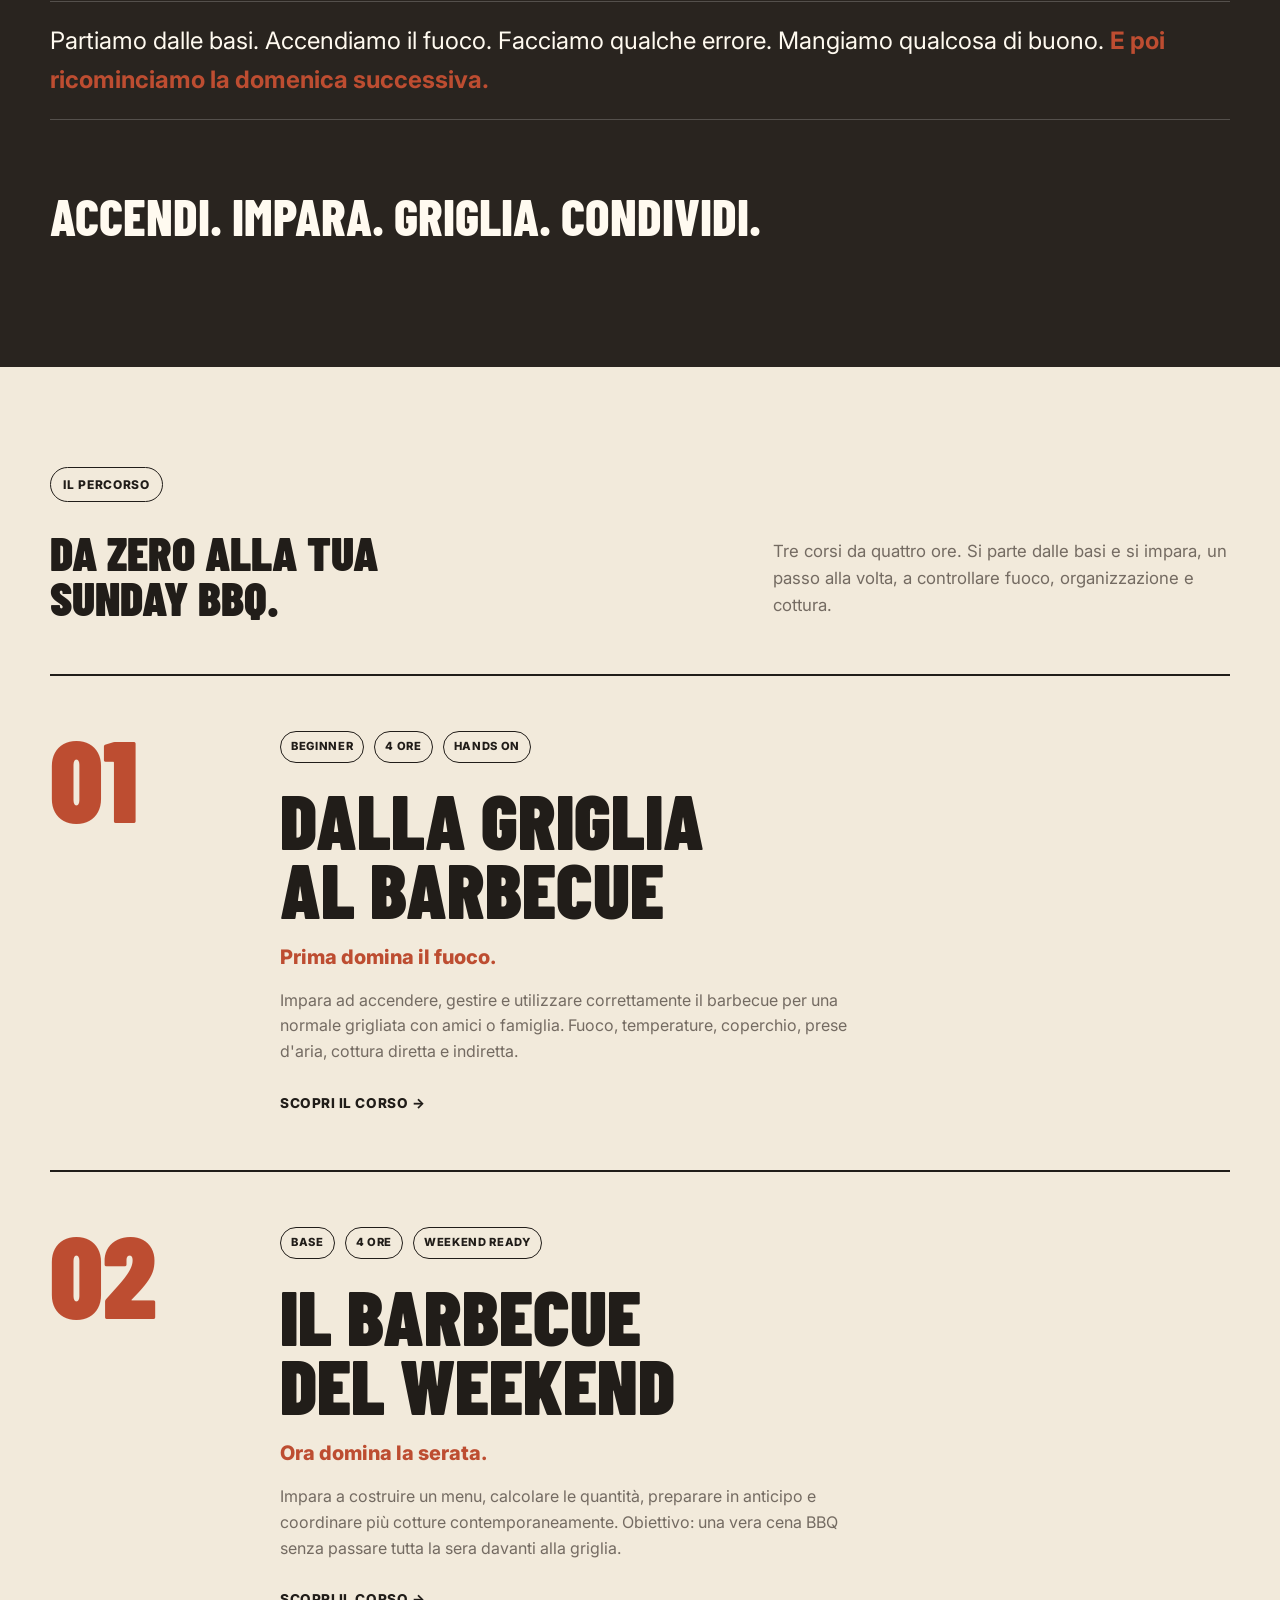
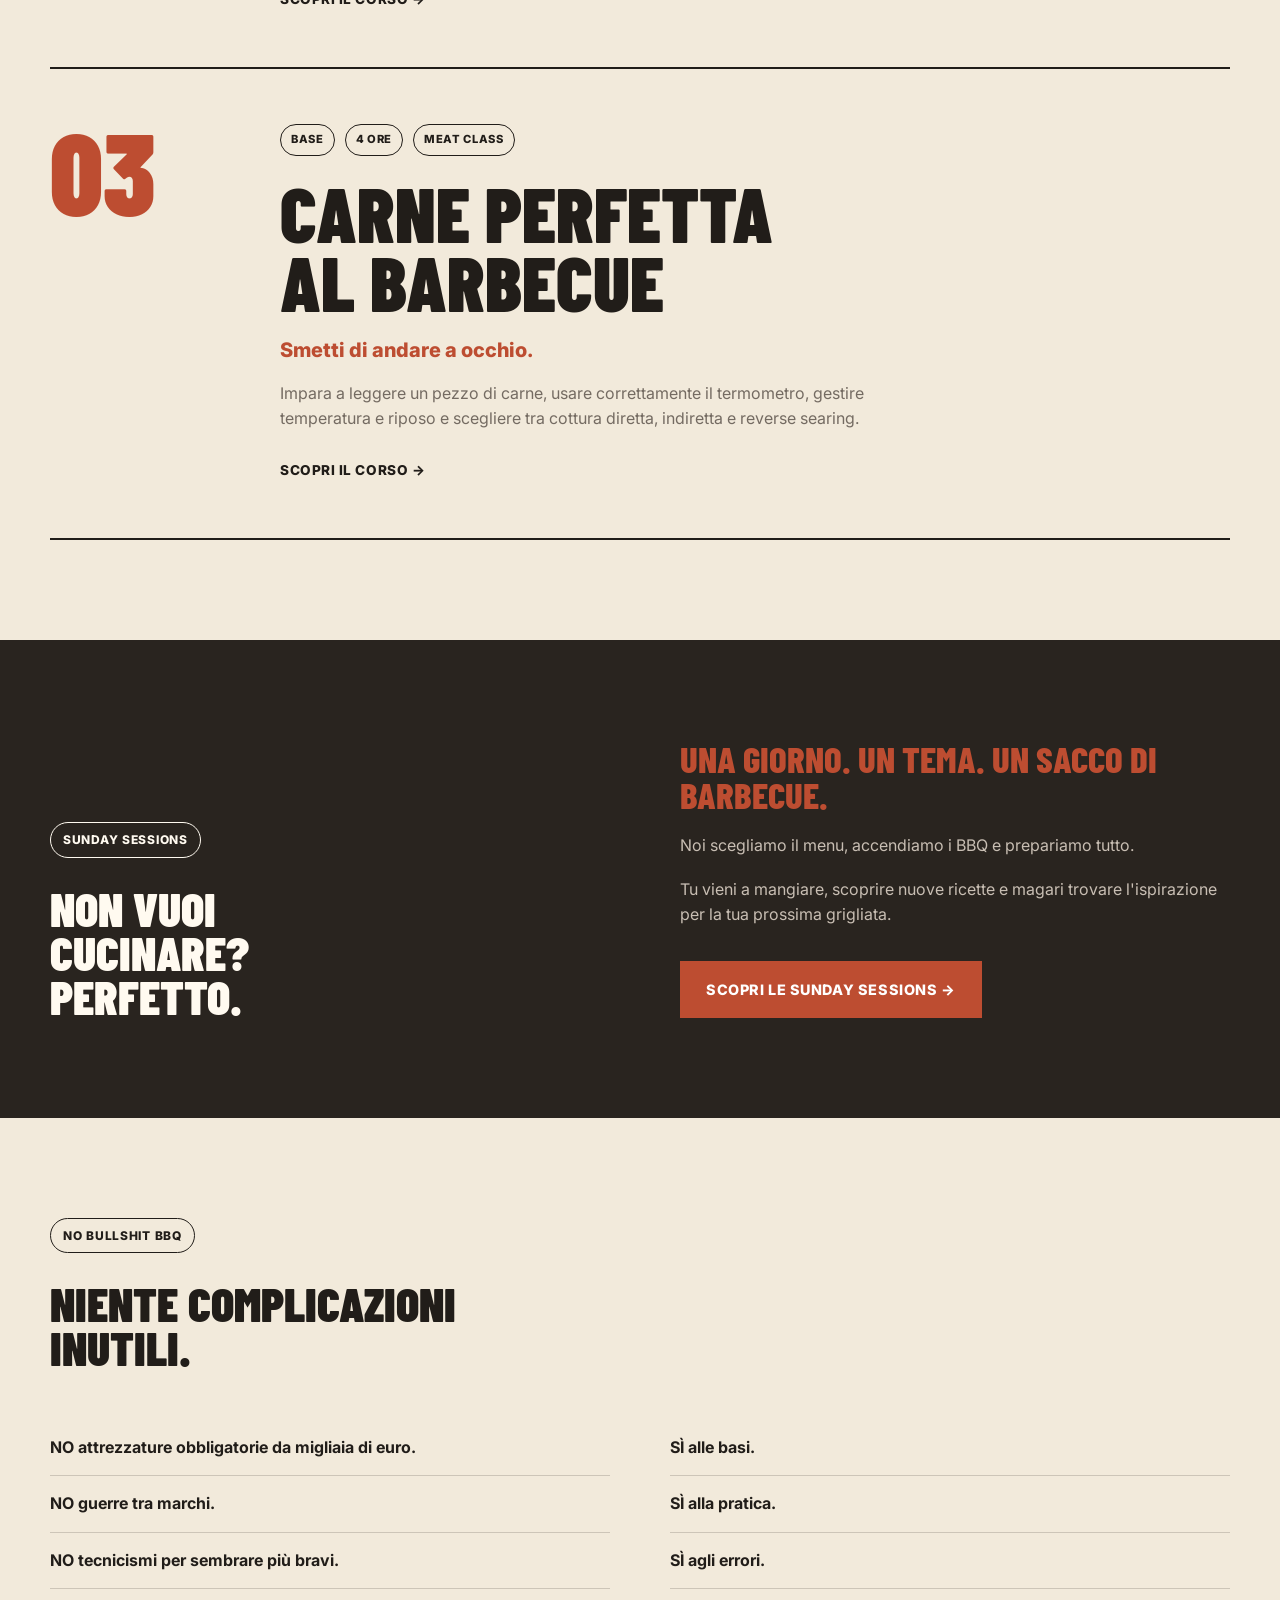
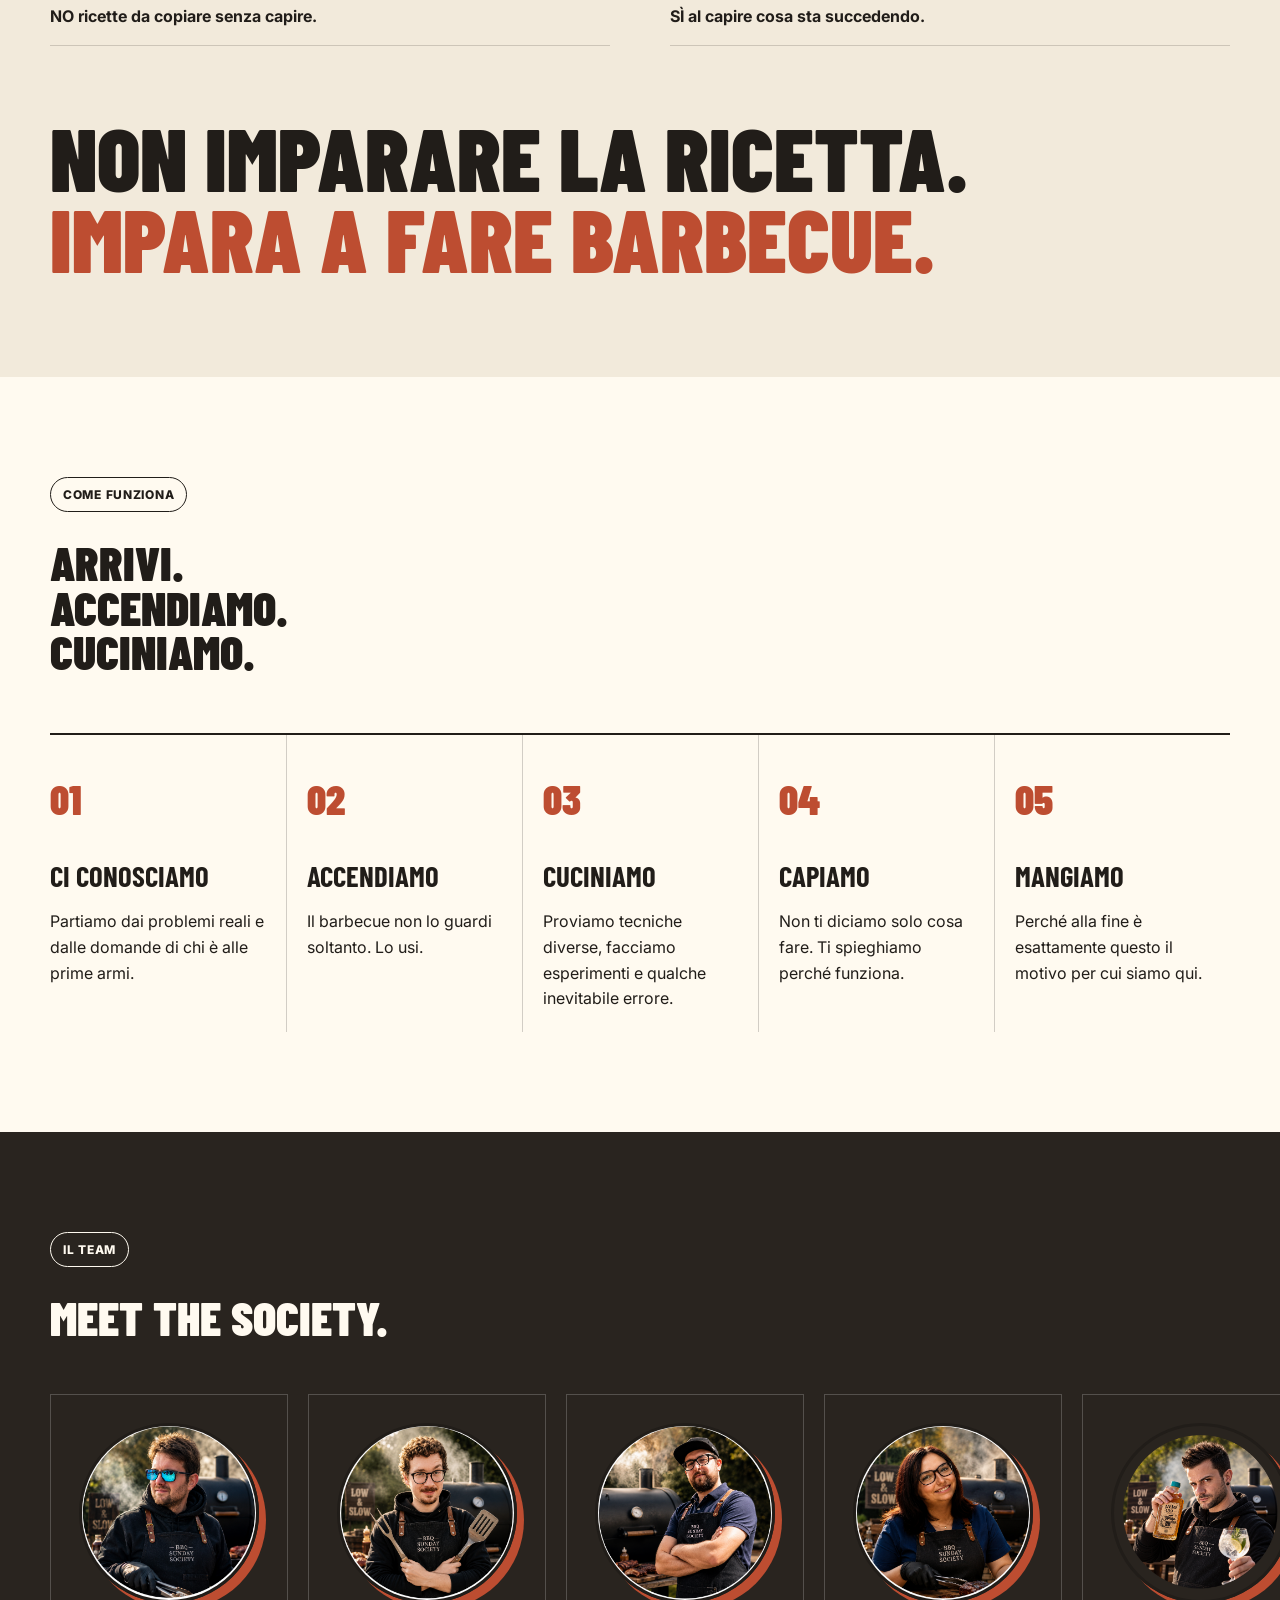
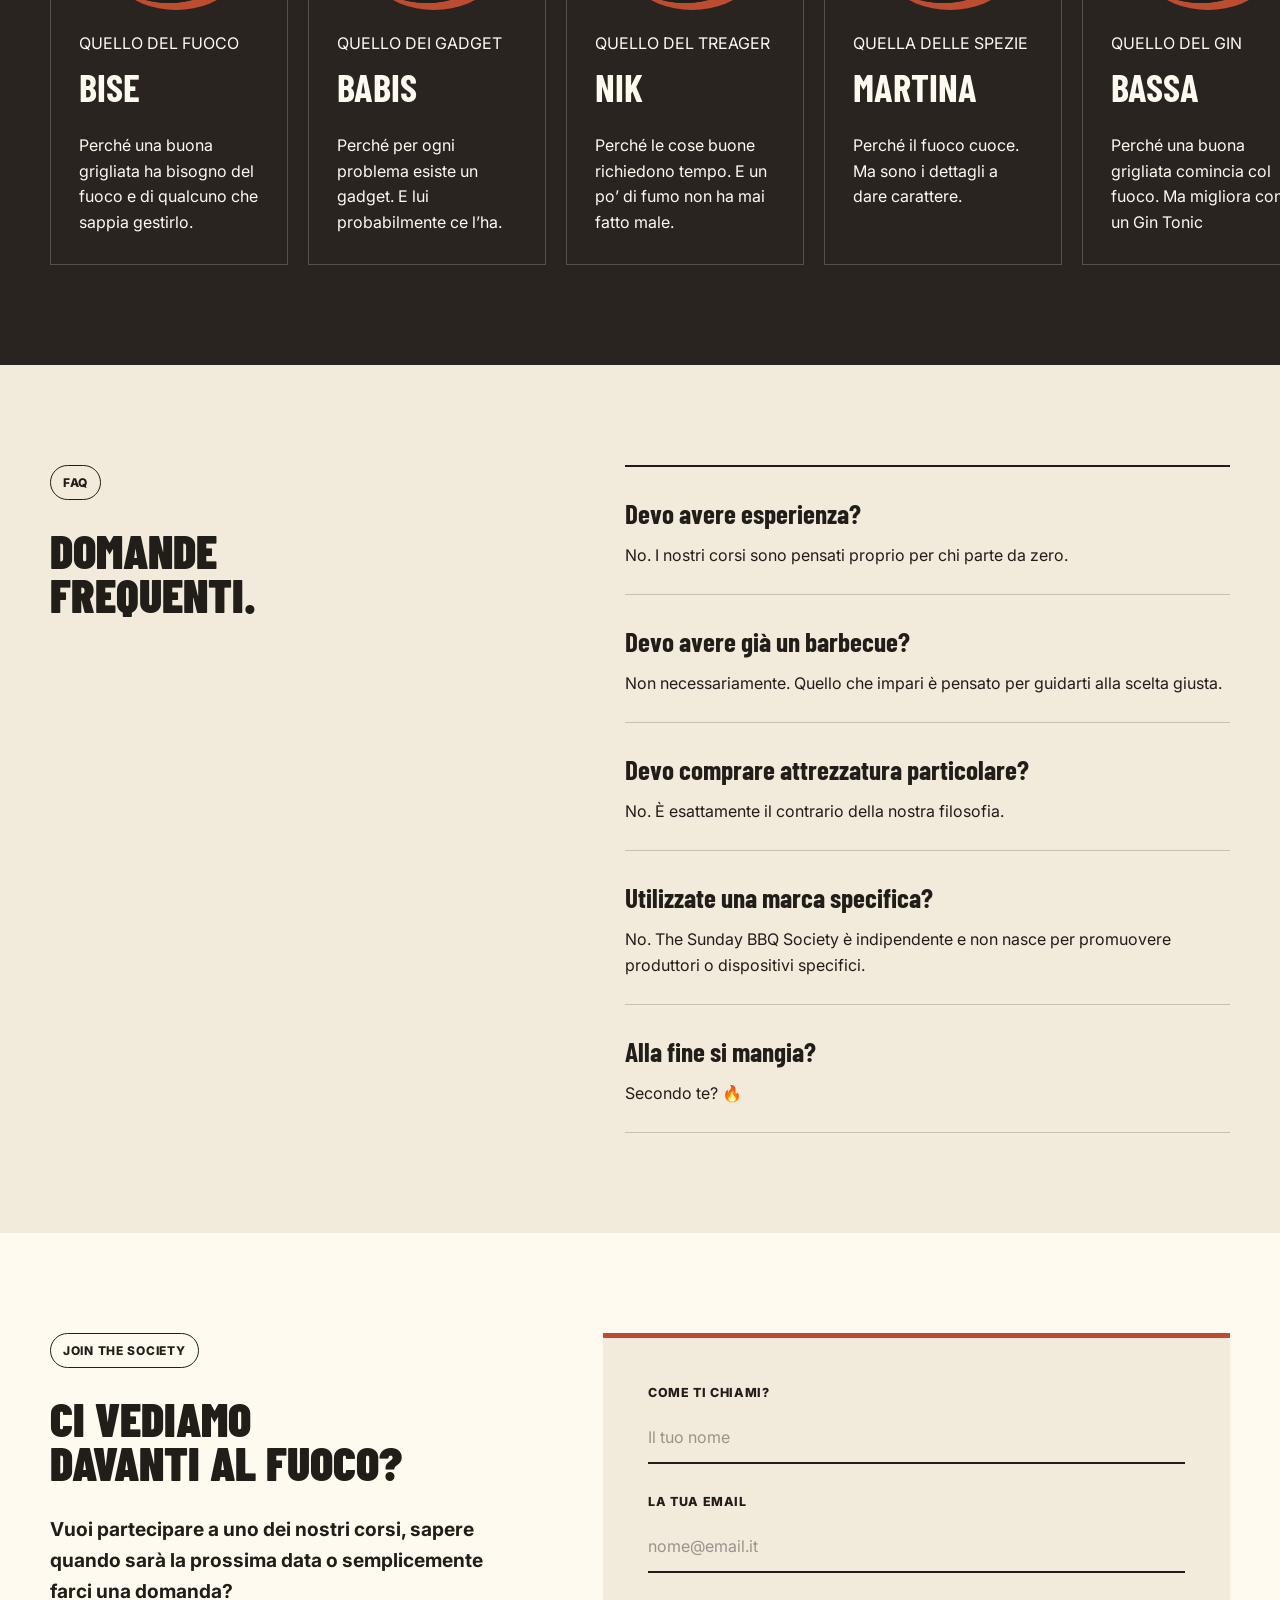
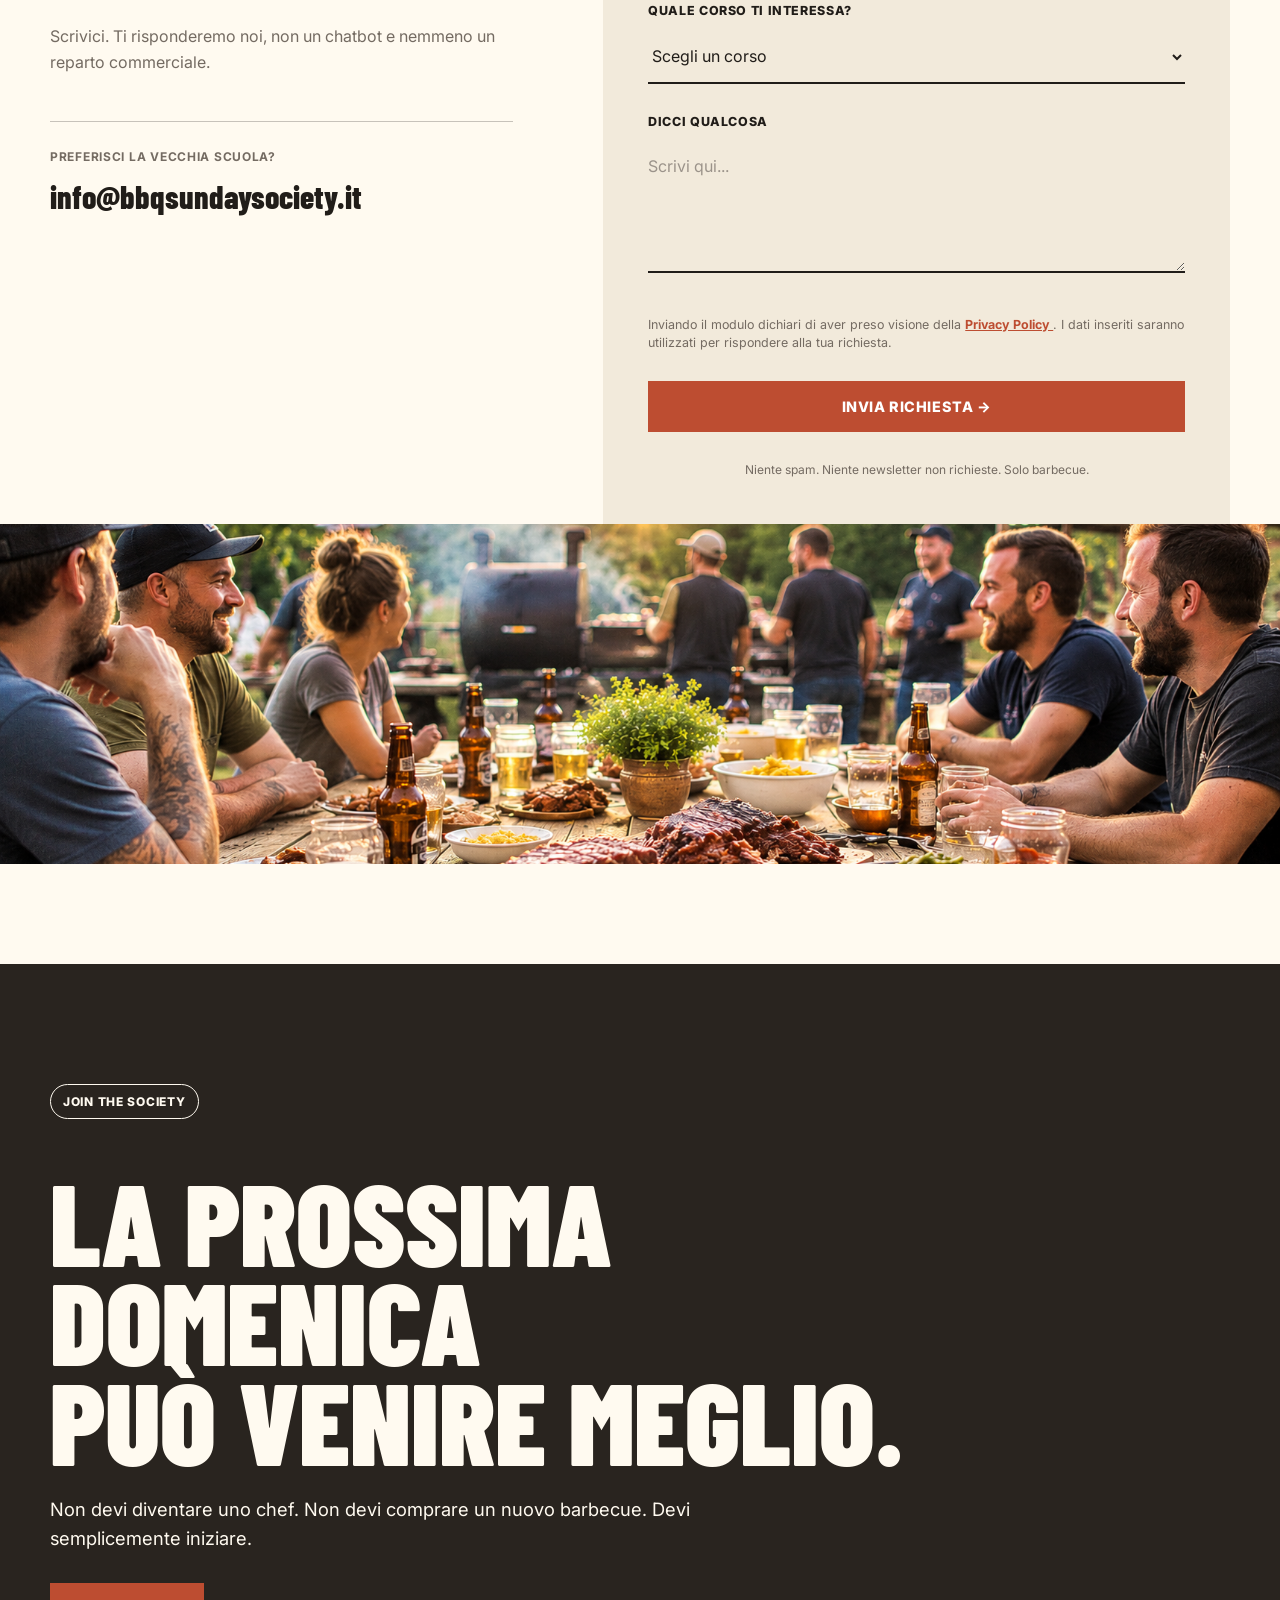
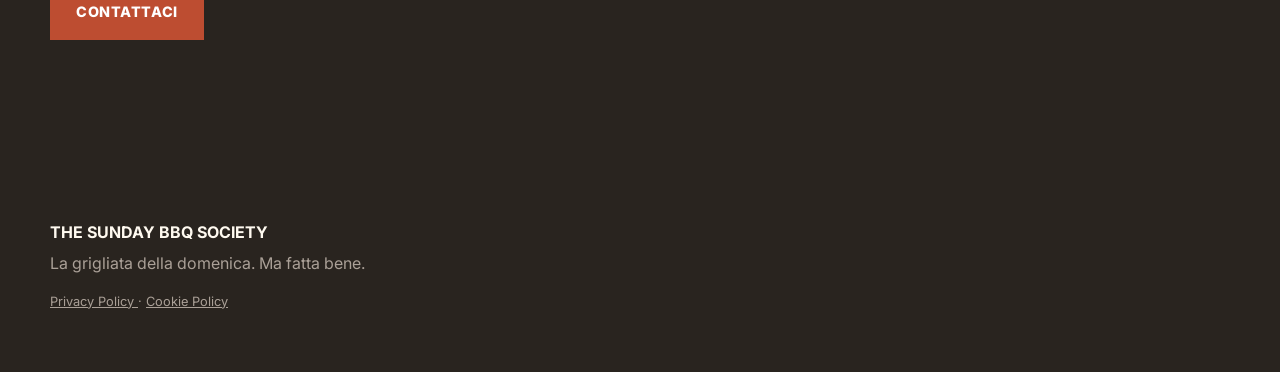
==== commit e02605f0: "Update index.html" ====
--- a/index.html
+++ b/index.html
@@ -614,7 +614,7 @@
         <span class="team-role">QUELLO DEI GADGET</span>
         <h3>Babis</h3>
         <p>
-          Perché per ogni problema esiste un gadget. E probabilmente lui ce l’ha.
+          Perché per ogni problema esiste un gadget. E lui probabilmente ce l’ha.
         </p>
       </article>
 
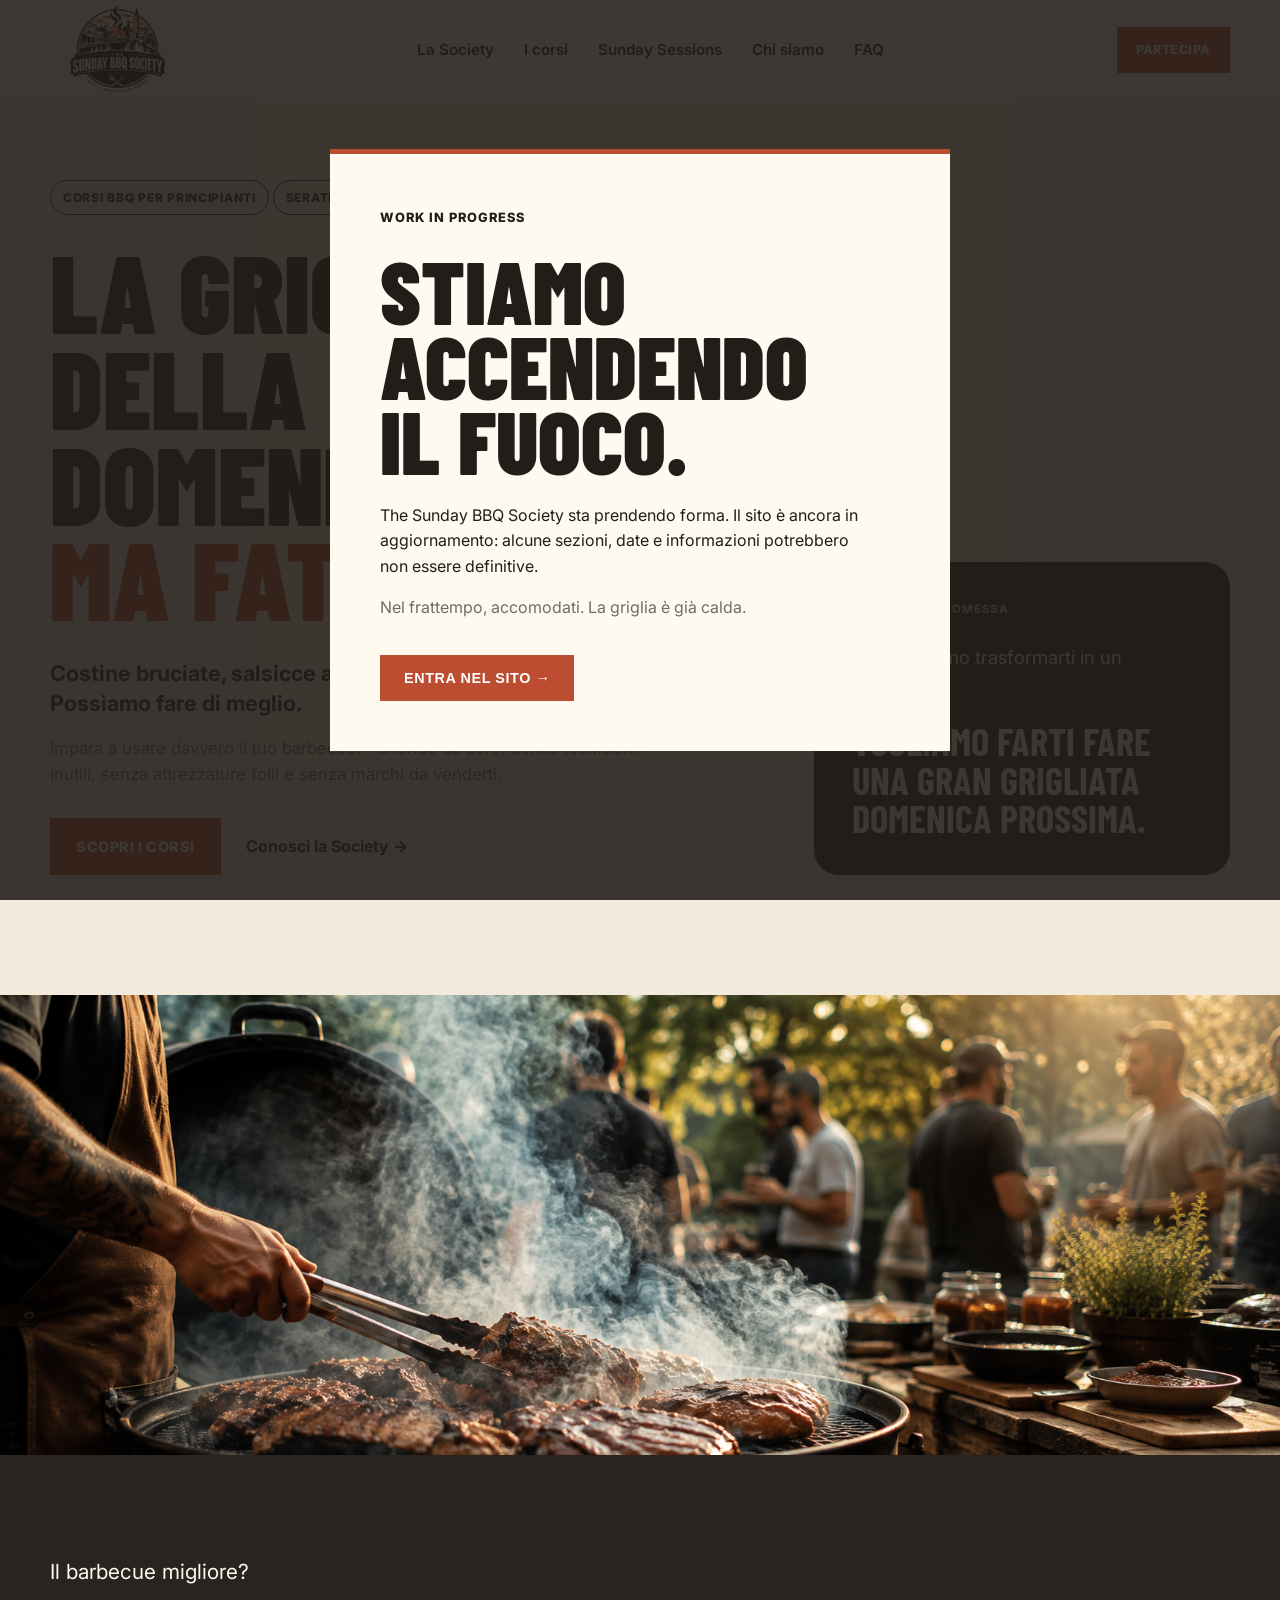
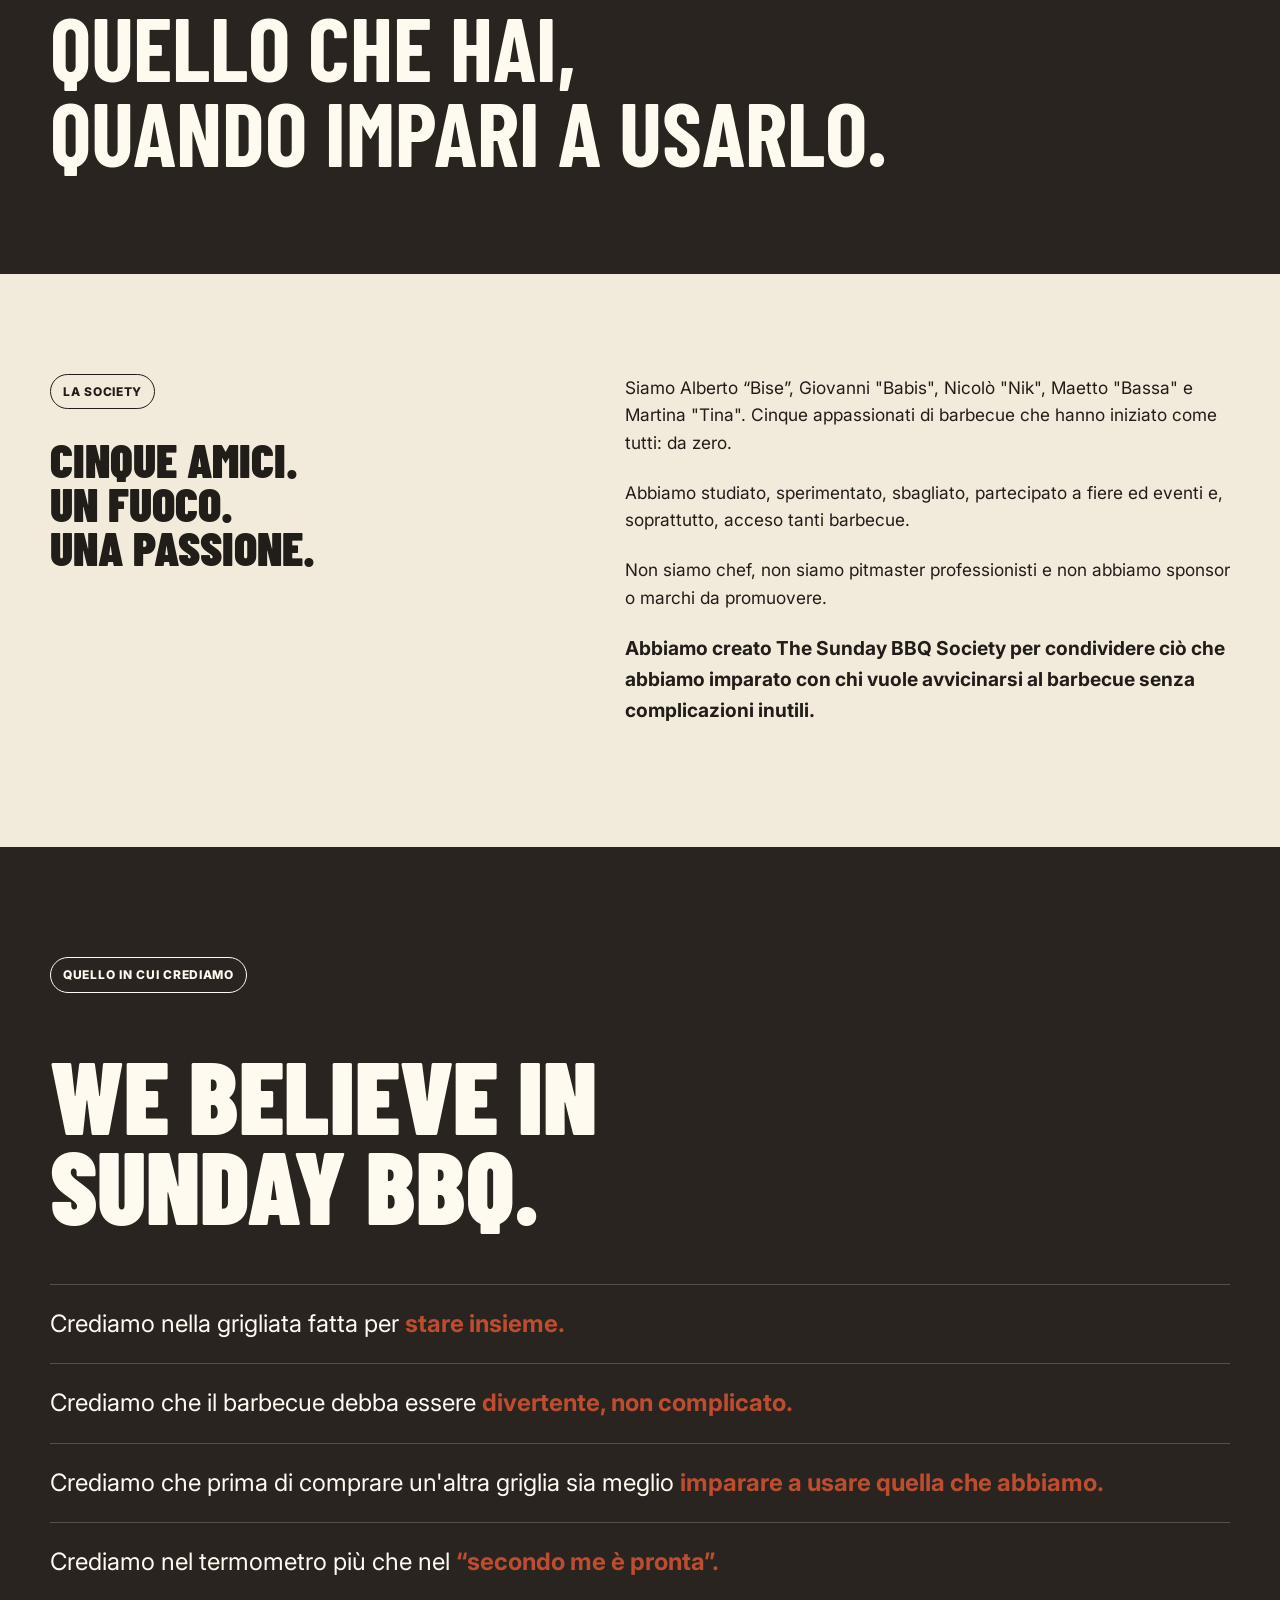
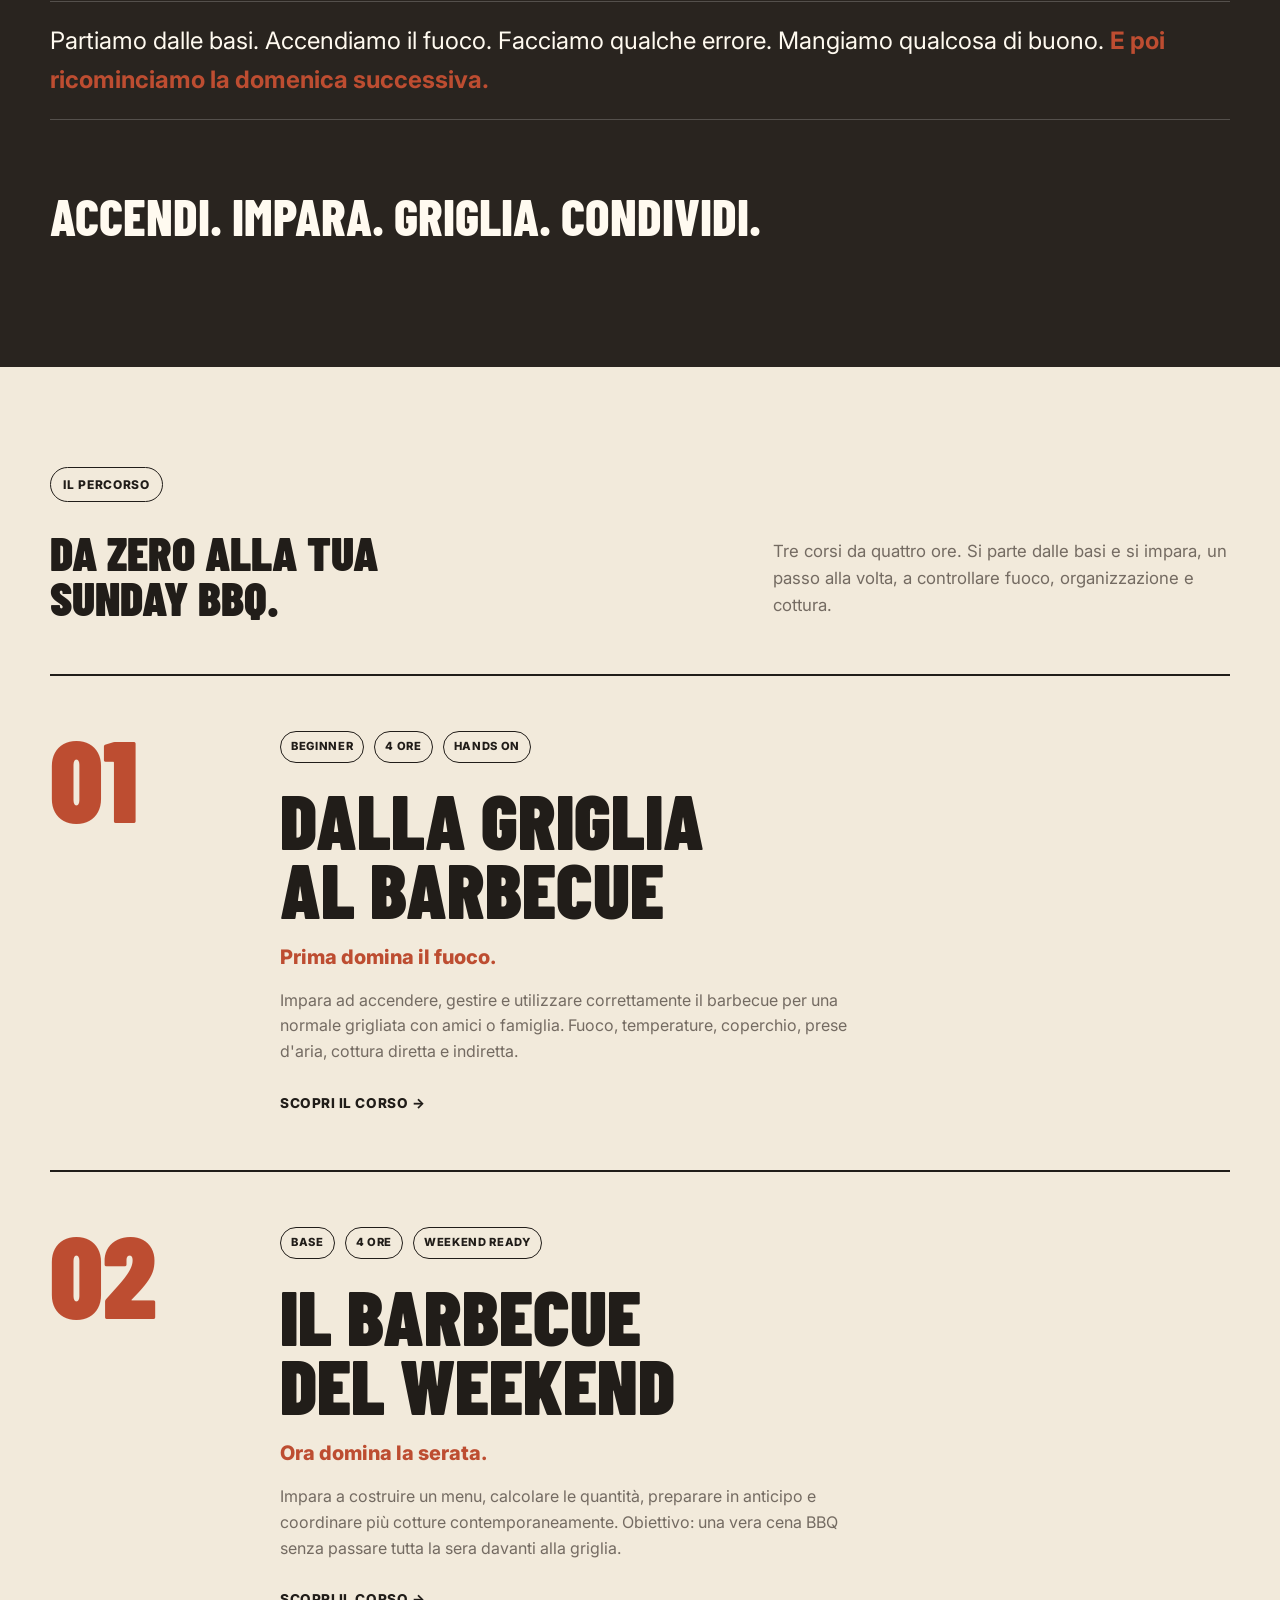
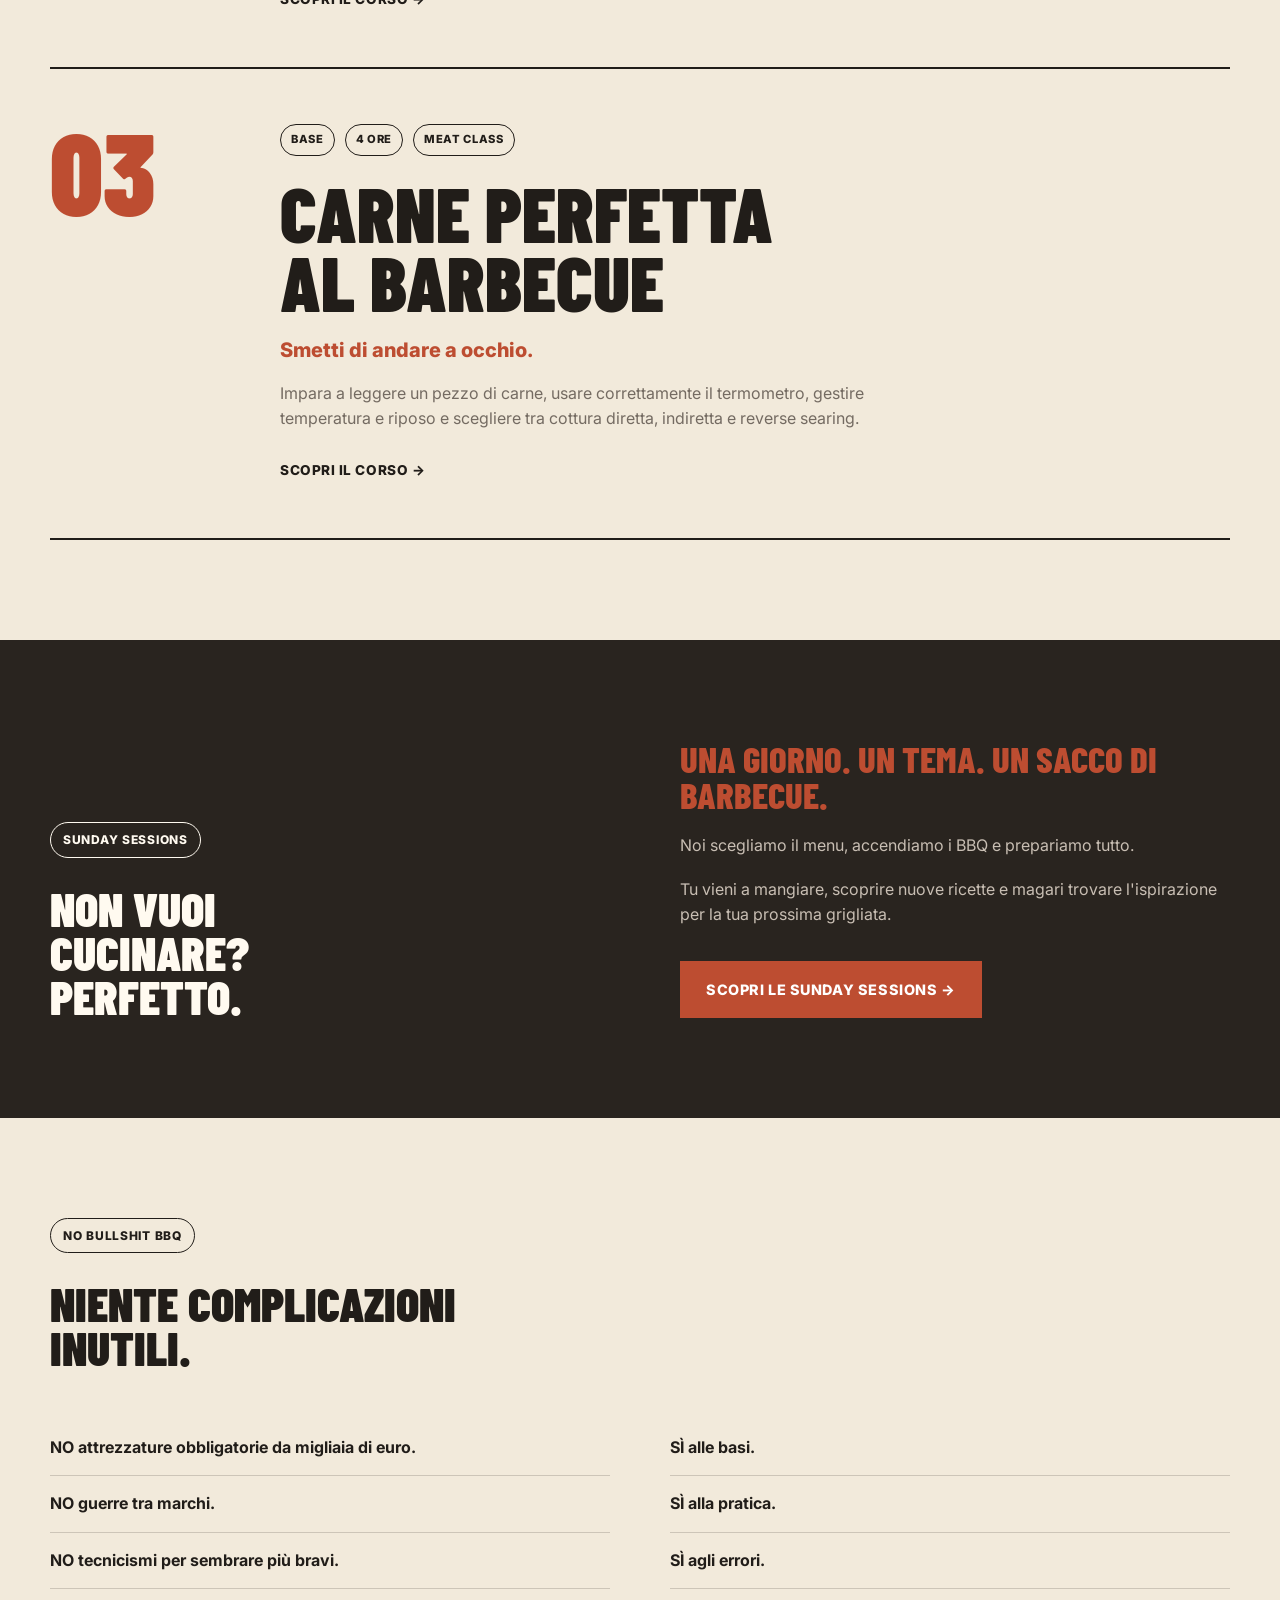
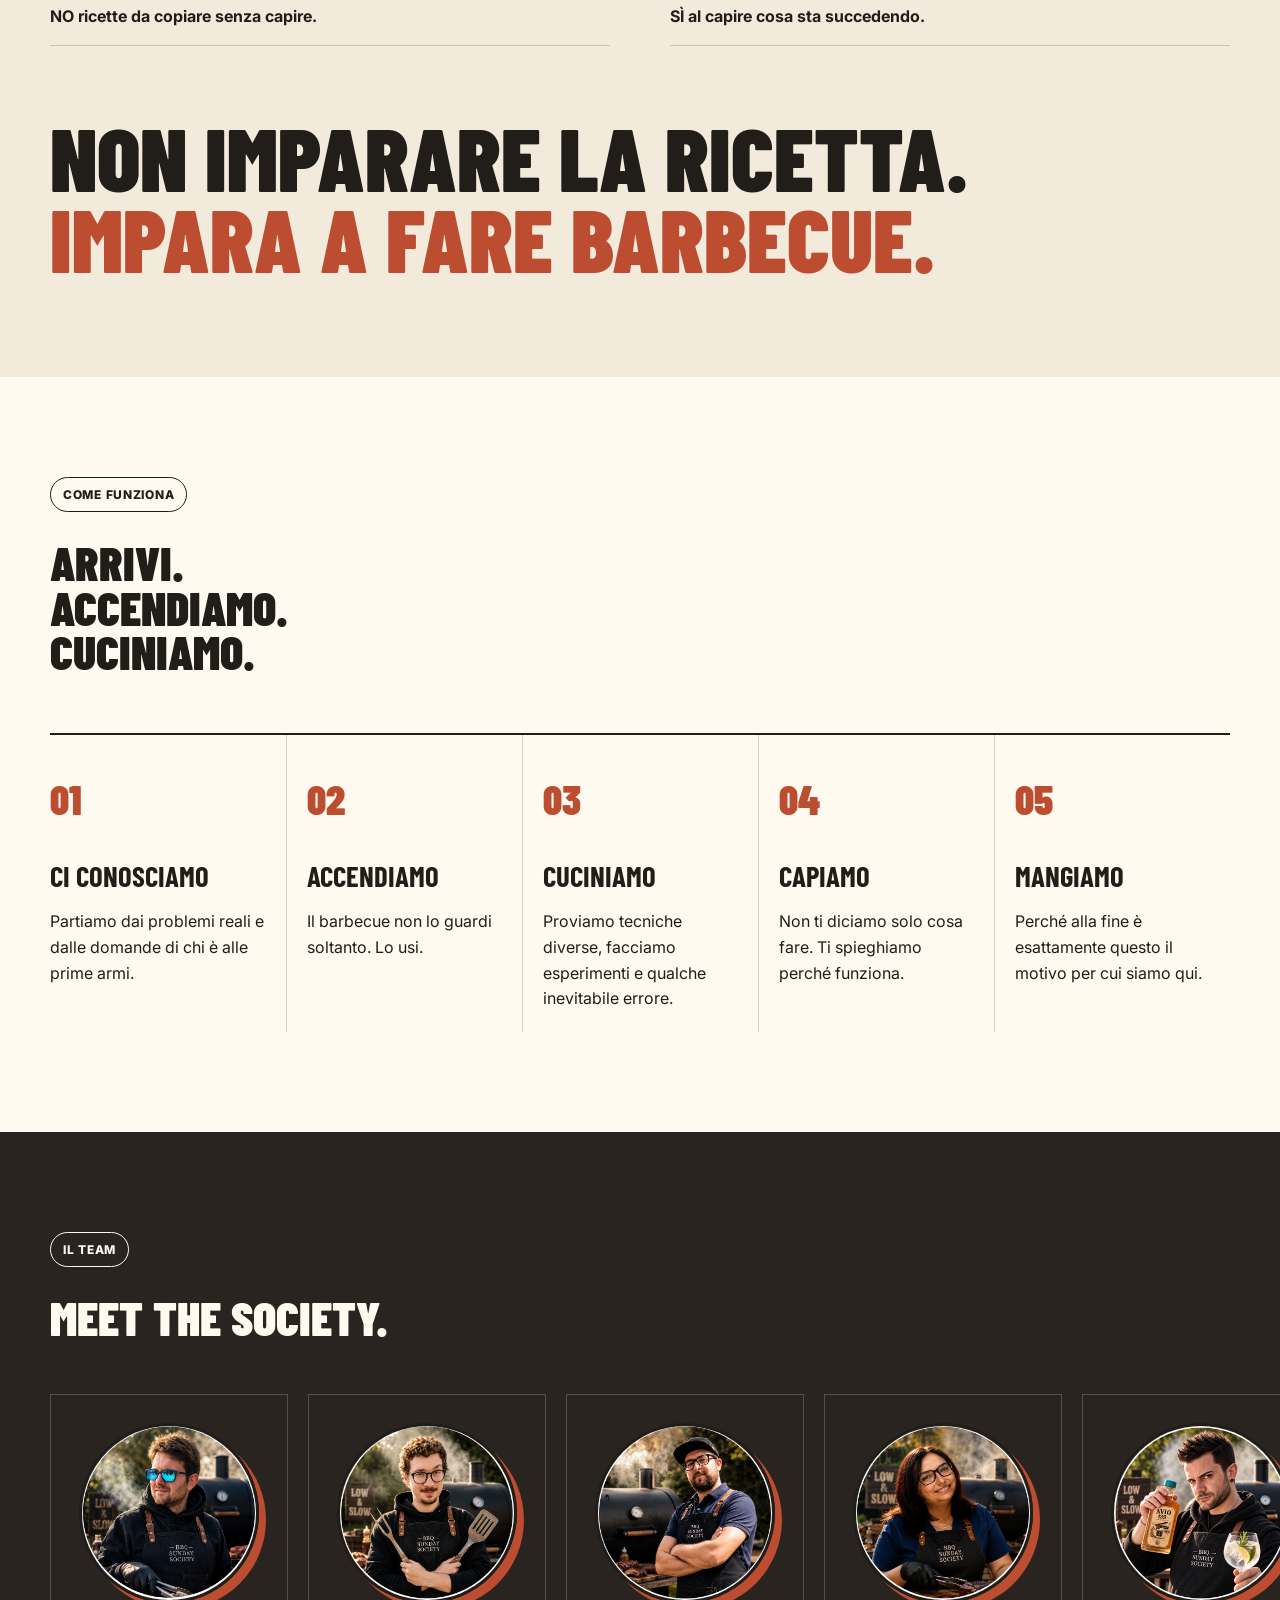
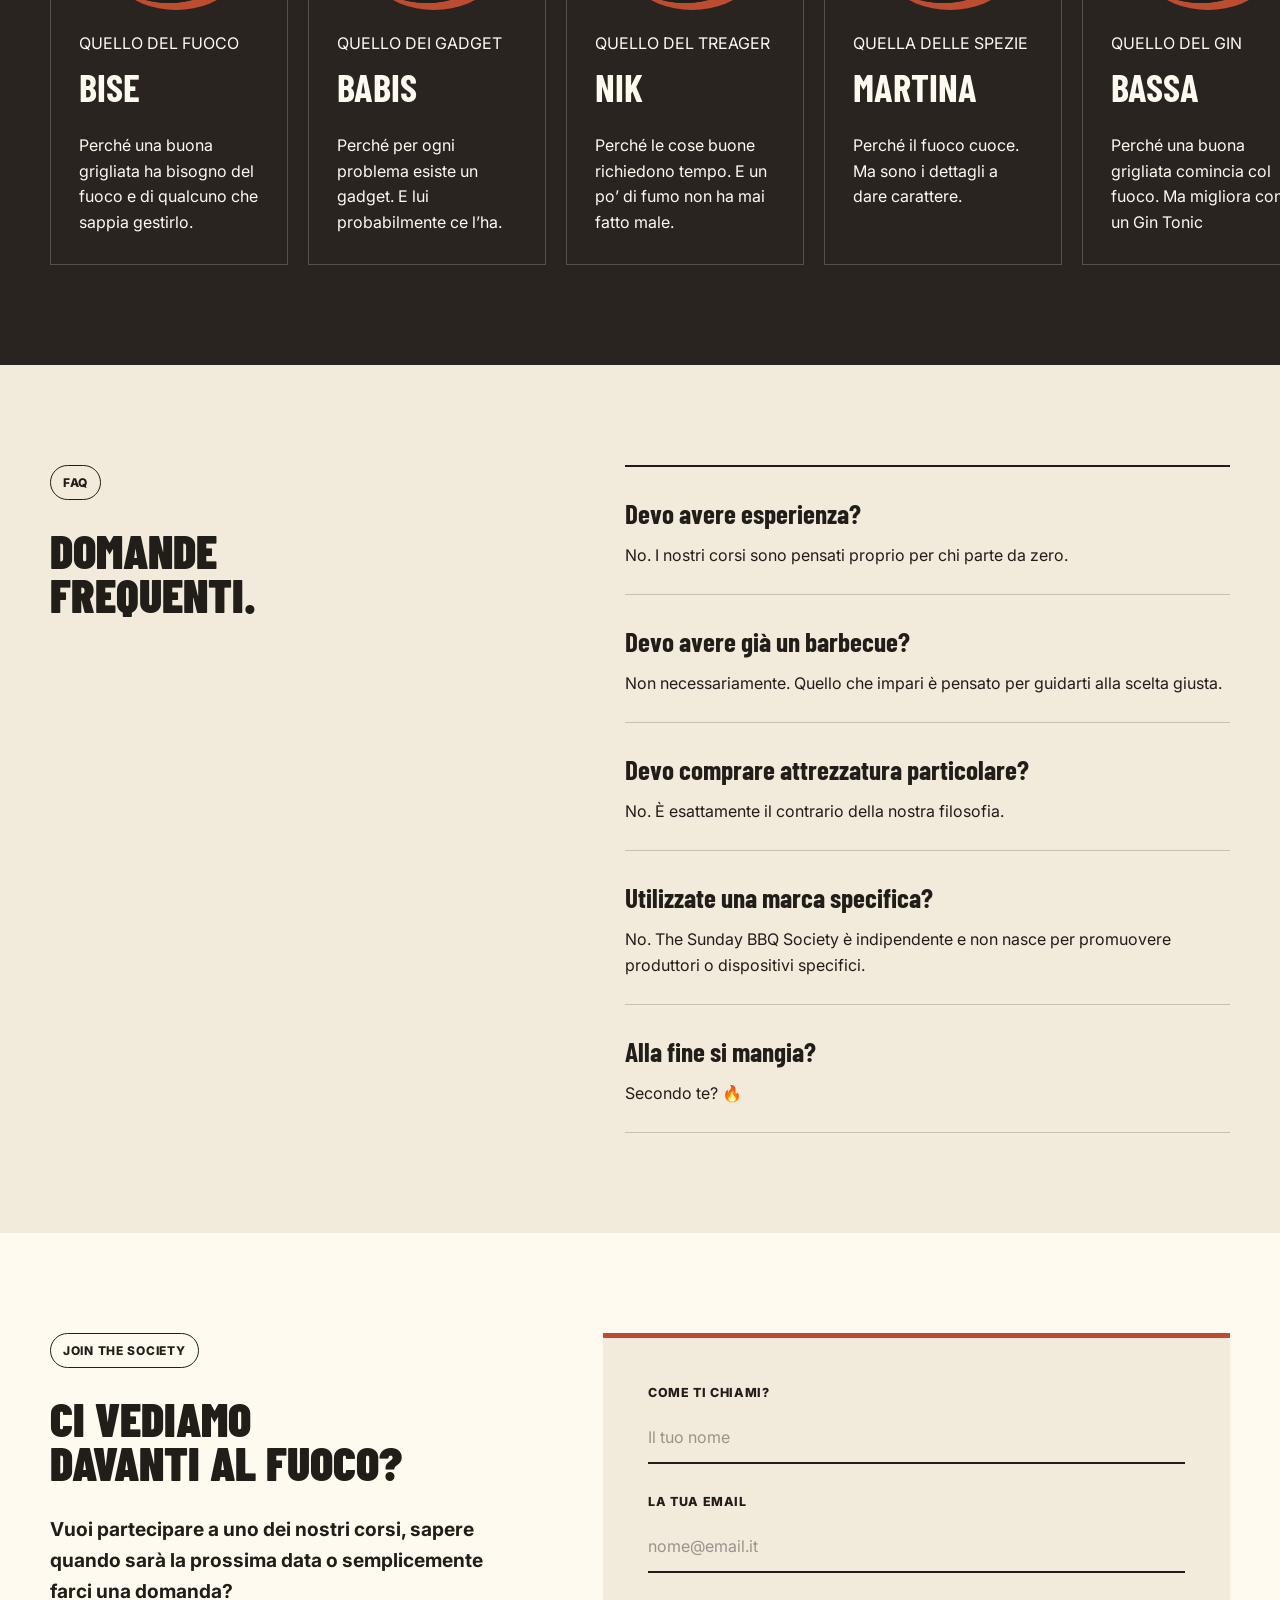
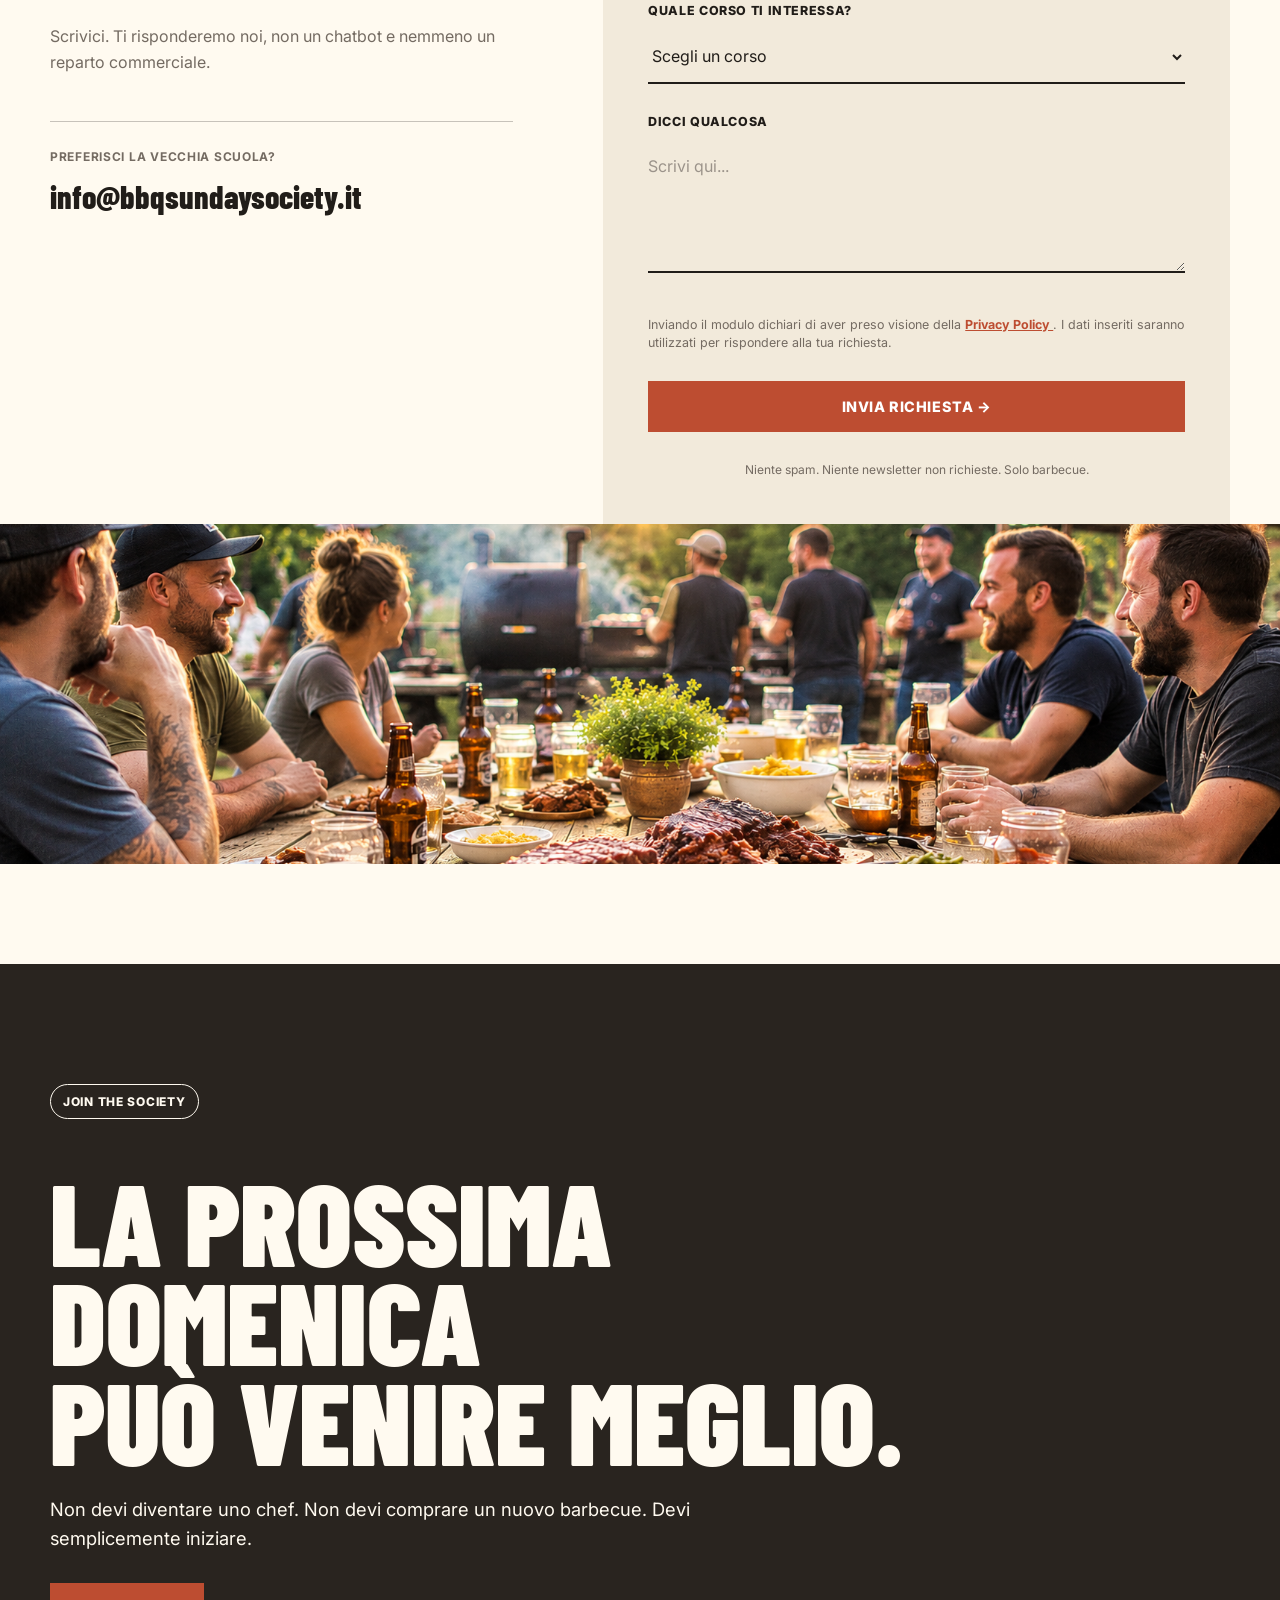
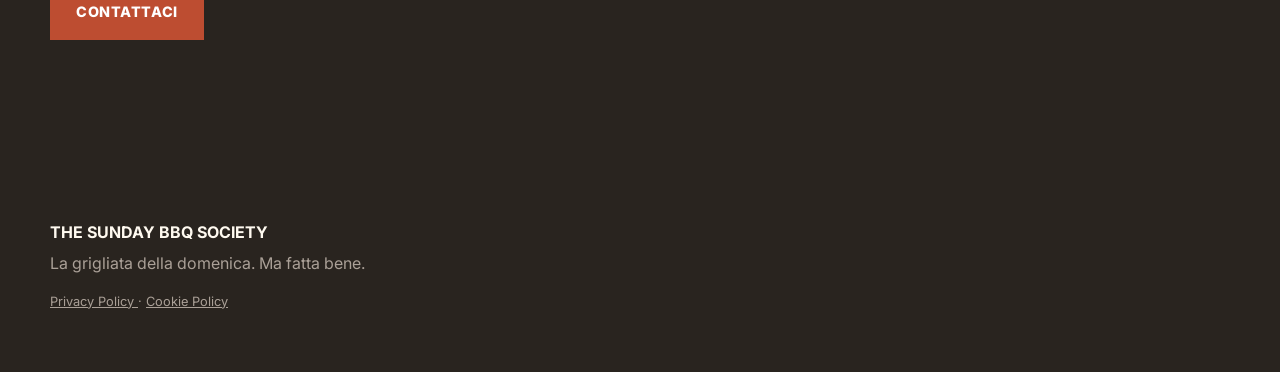
==== commit ced594d1: "Update index.html" ====
--- a/index.html
+++ b/index.html
@@ -231,7 +231,7 @@
       <span class="eyebrow">La Society</span>
 
       <h2 class="section-title">
-        Quattro amici.<br>
+        Cinque amici.<br>
         Un fuoco.<br>
         Una passione.
       </h2>
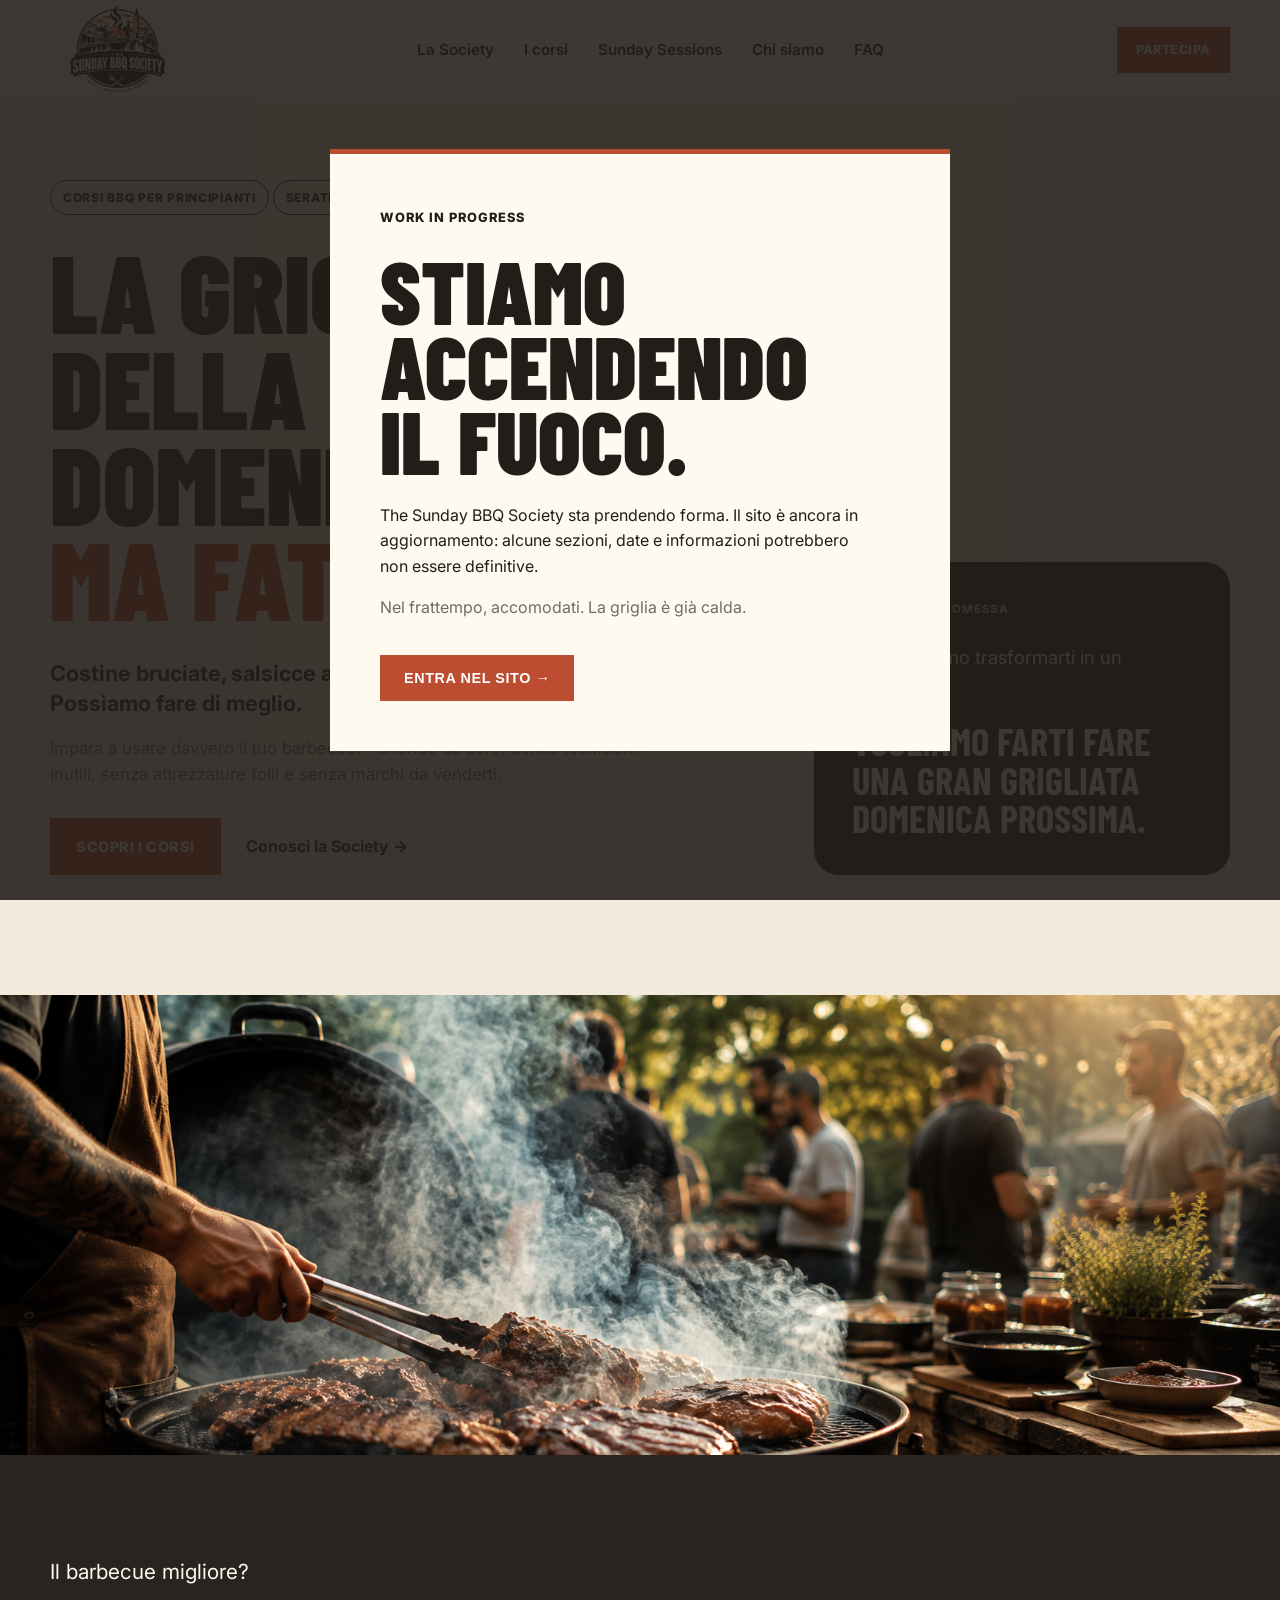
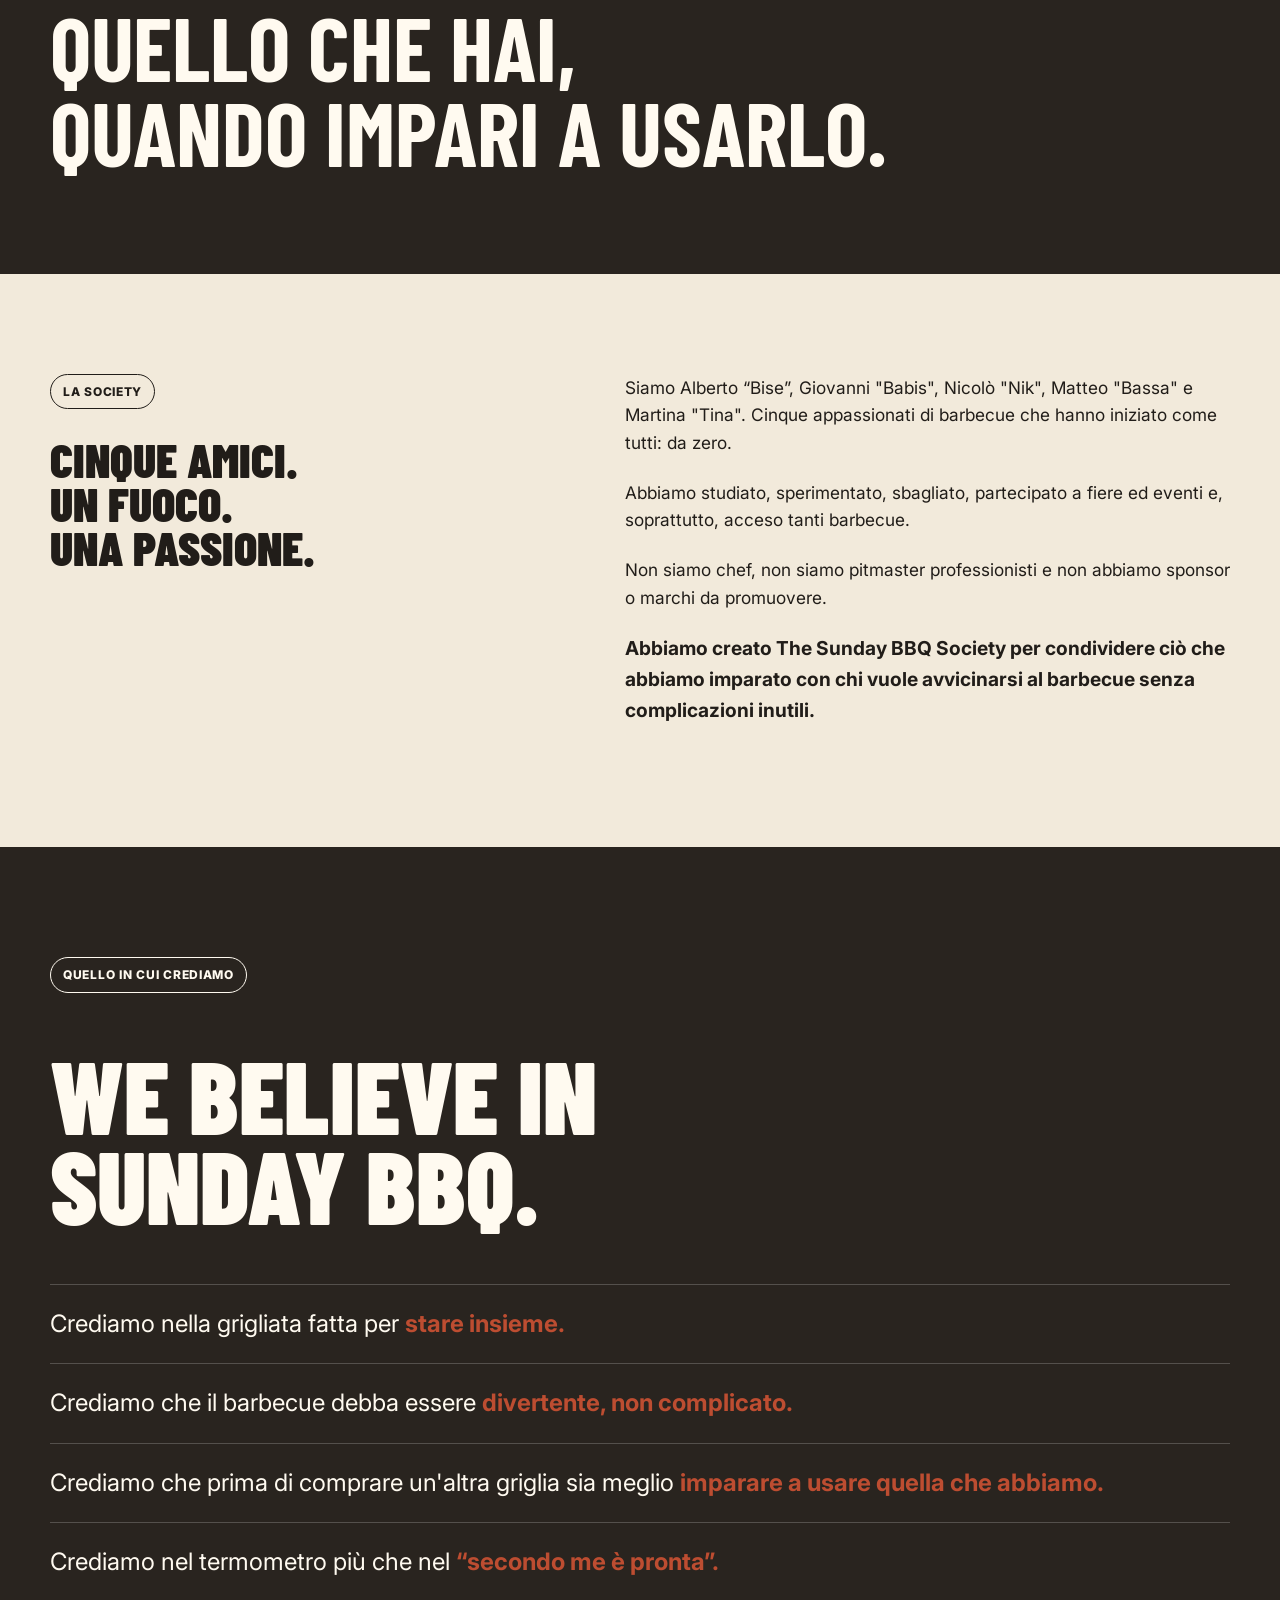
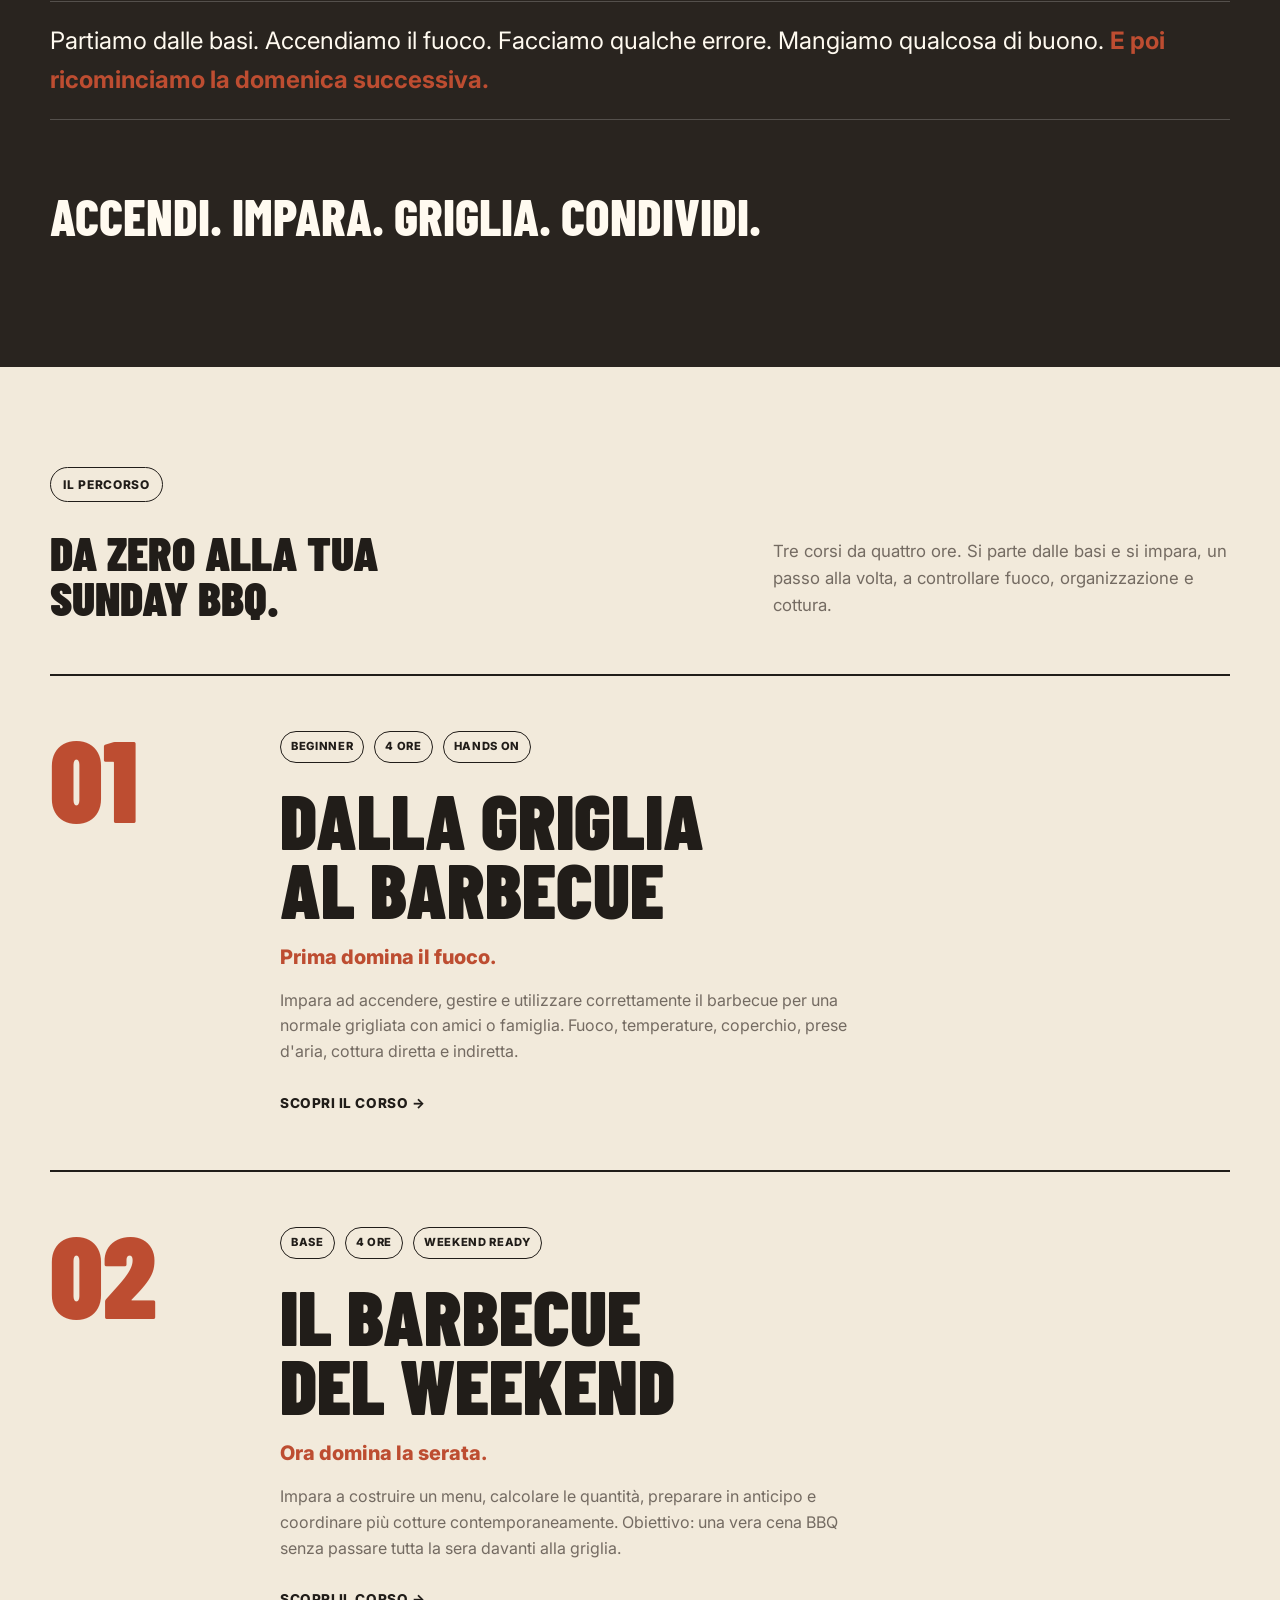
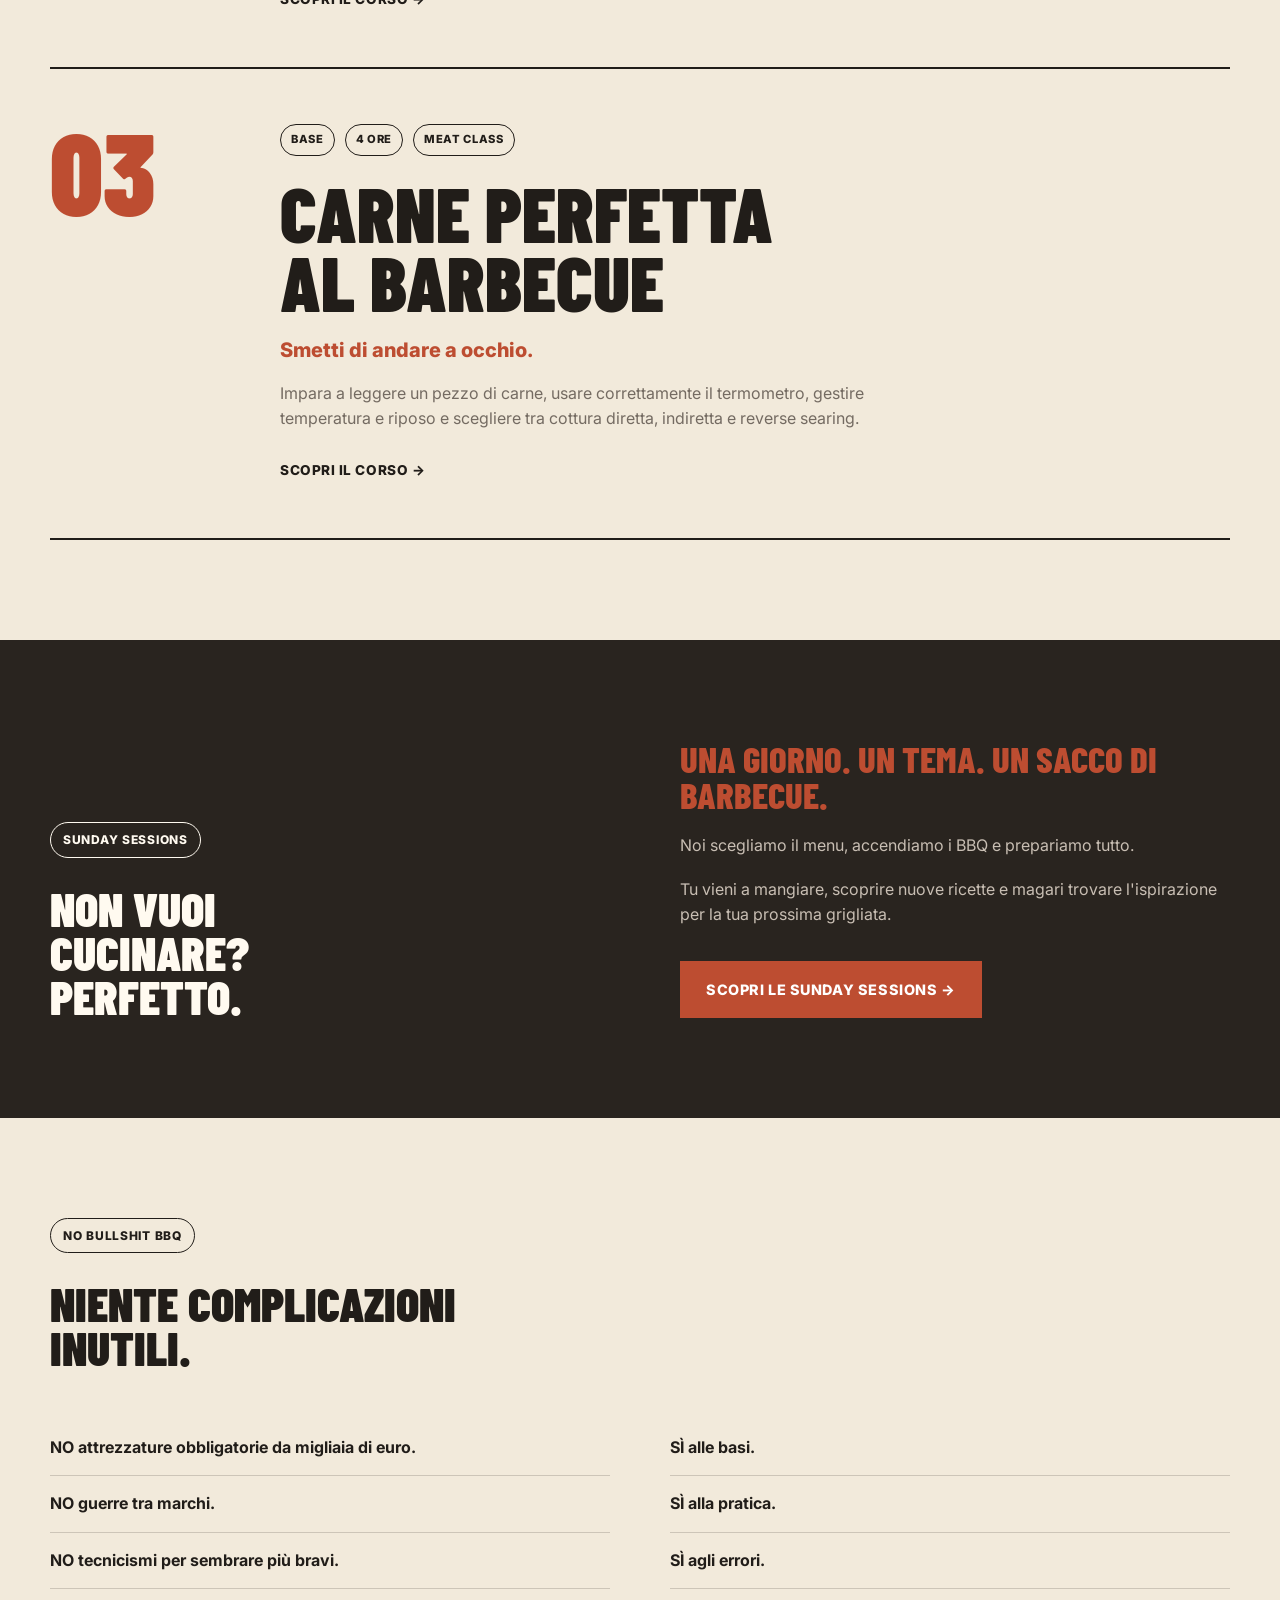
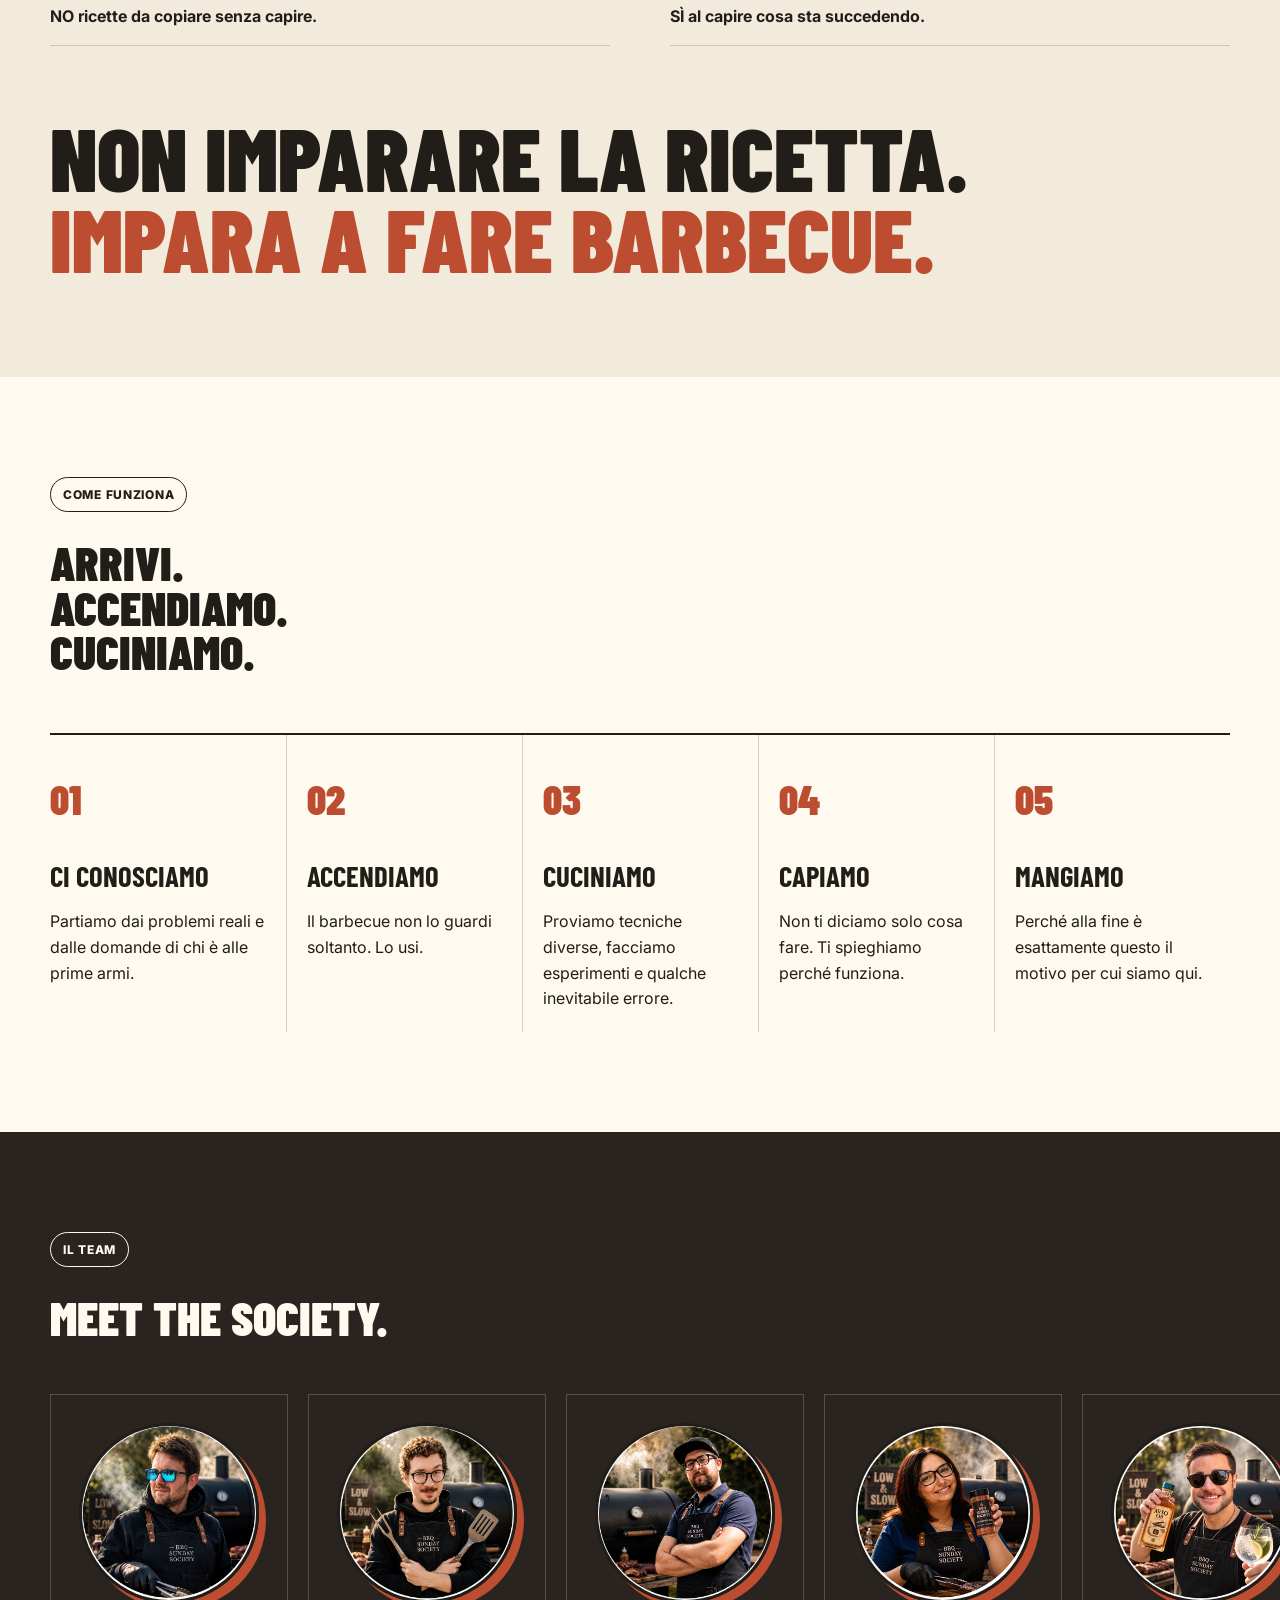
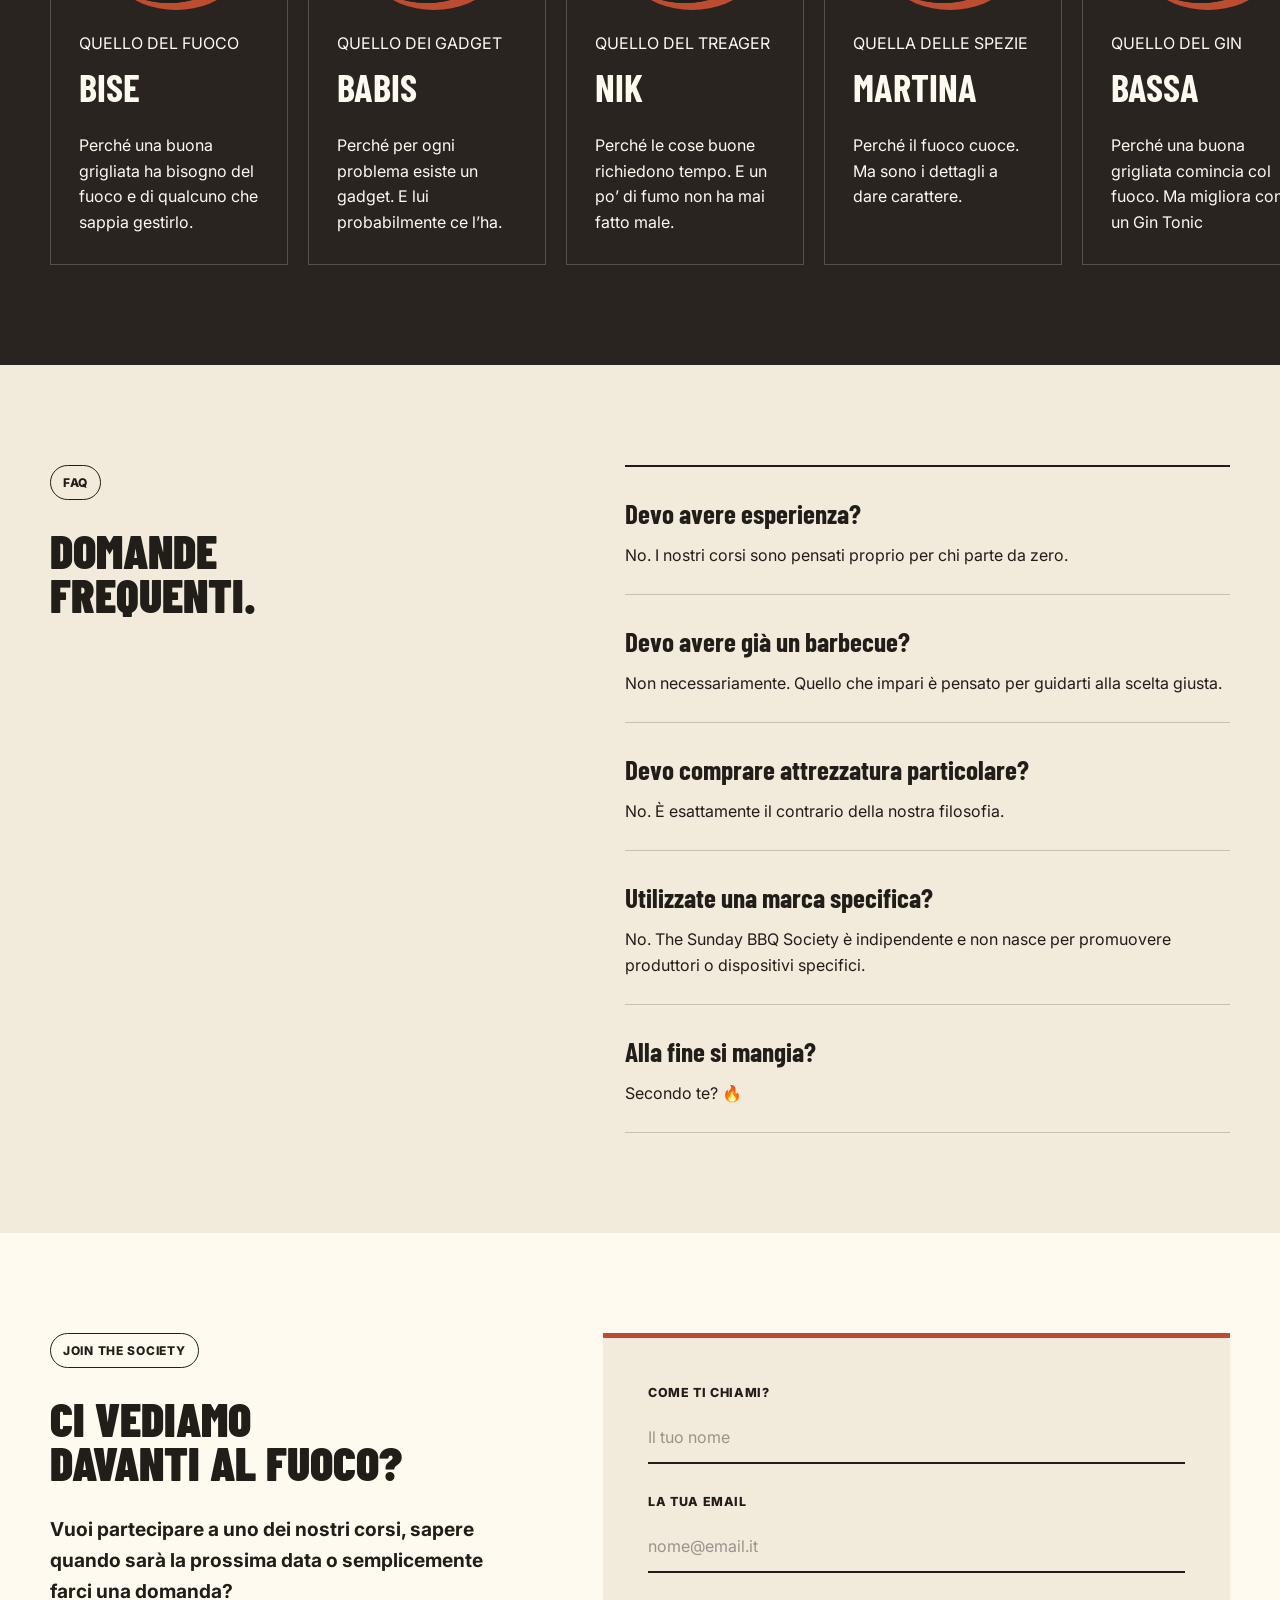
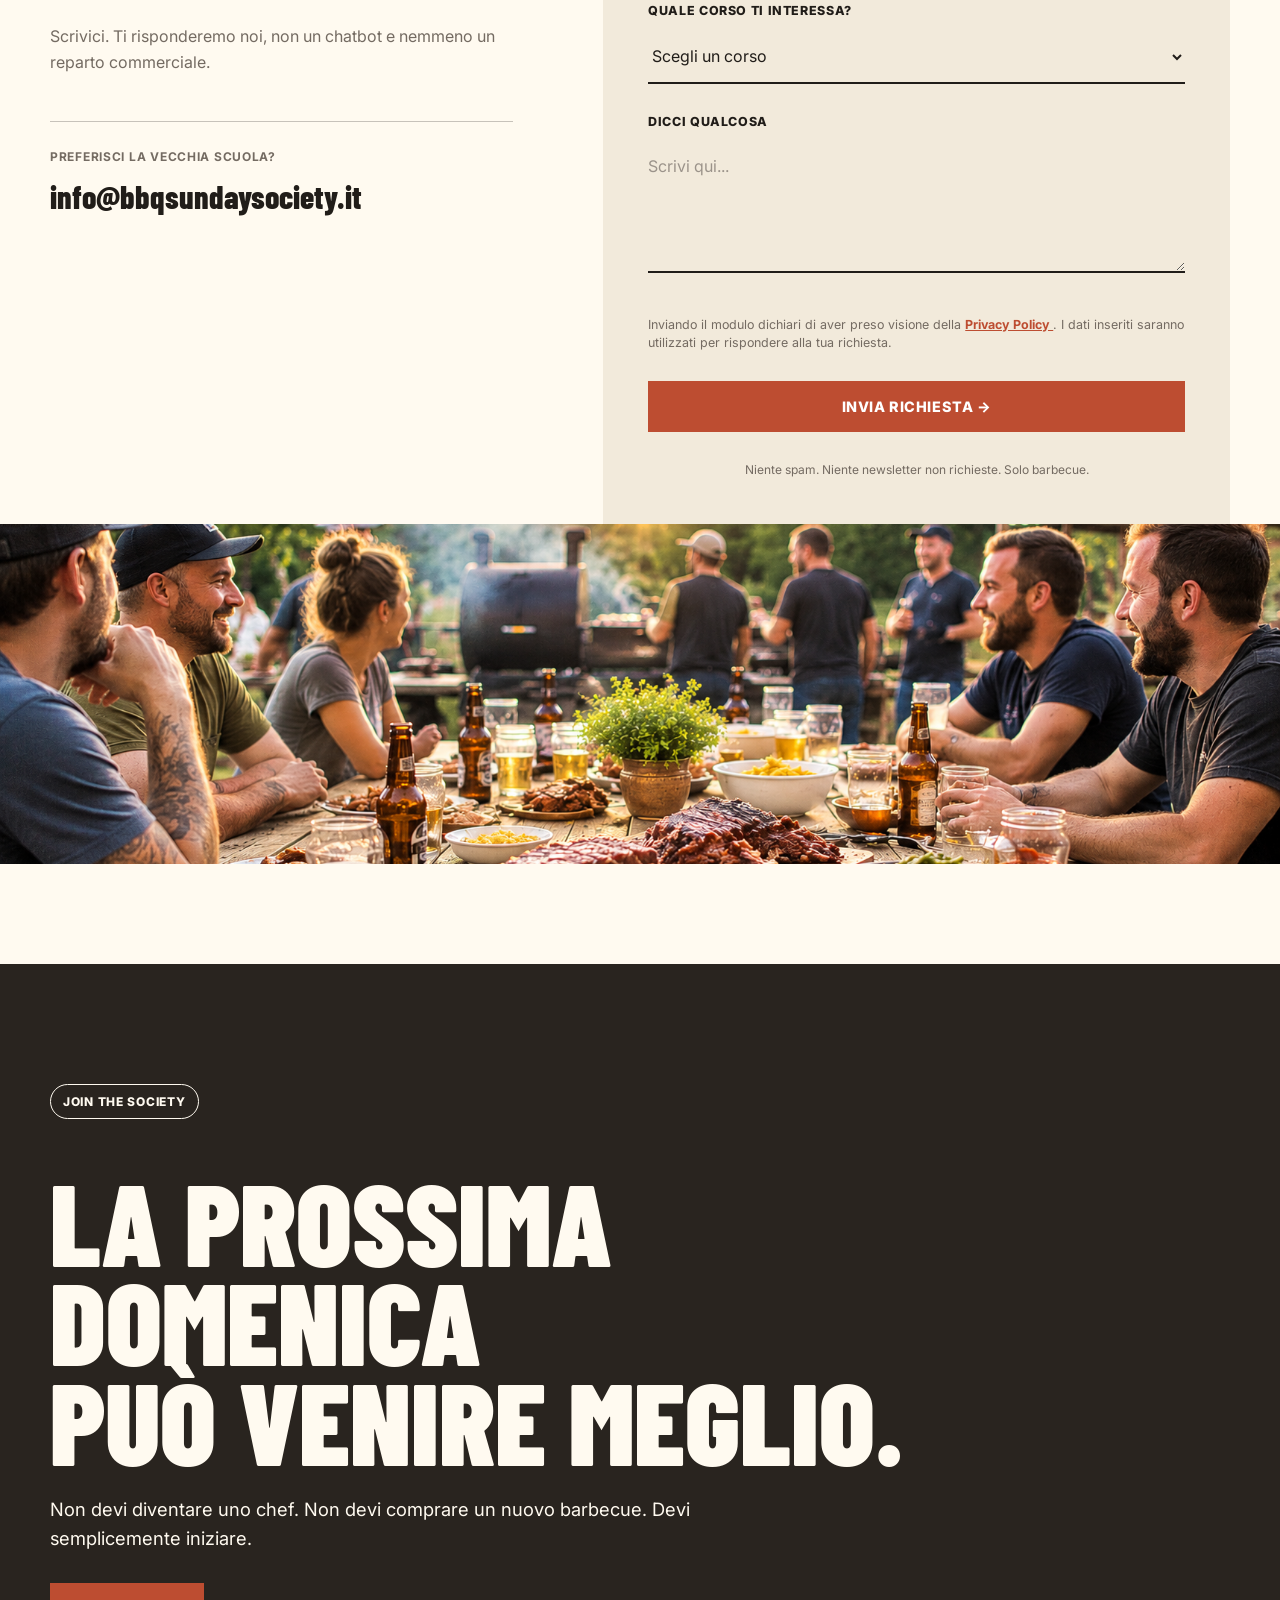
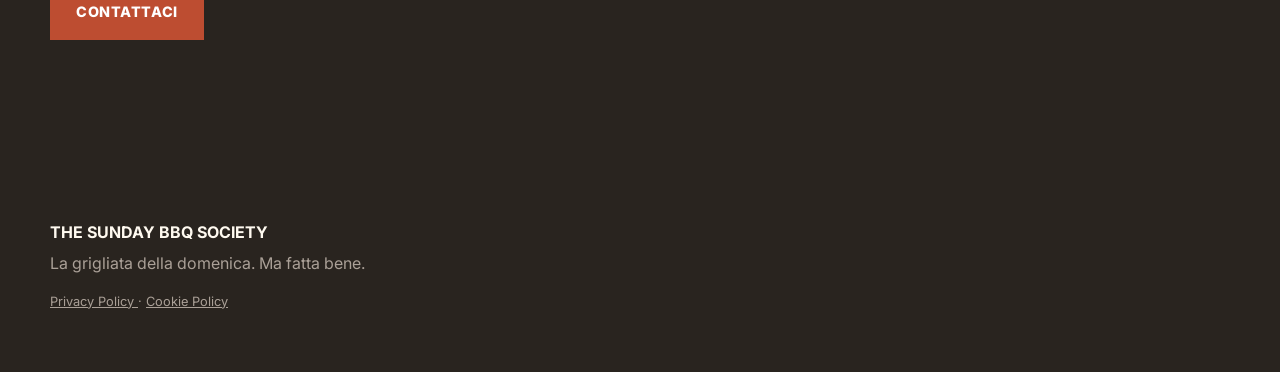
==== commit 4f982dd0: "Update index.html" ====
--- a/index.html
+++ b/index.html
@@ -239,7 +239,7 @@
 
     <div class="section-copy">
       <p>
-        Siamo Alberto “Bise”, Giovanni "Babis", Nicolò "Nik", Maetto "Bassa" e Martina "Tina".
+        Siamo Alberto “Bise”, Giovanni "Babis", Nicolò "Nik", Matteo "Bassa" e Martina "Tina".
         Cinque appassionati di barbecue che hanno iniziato come tutti:
         da zero.
       </p>
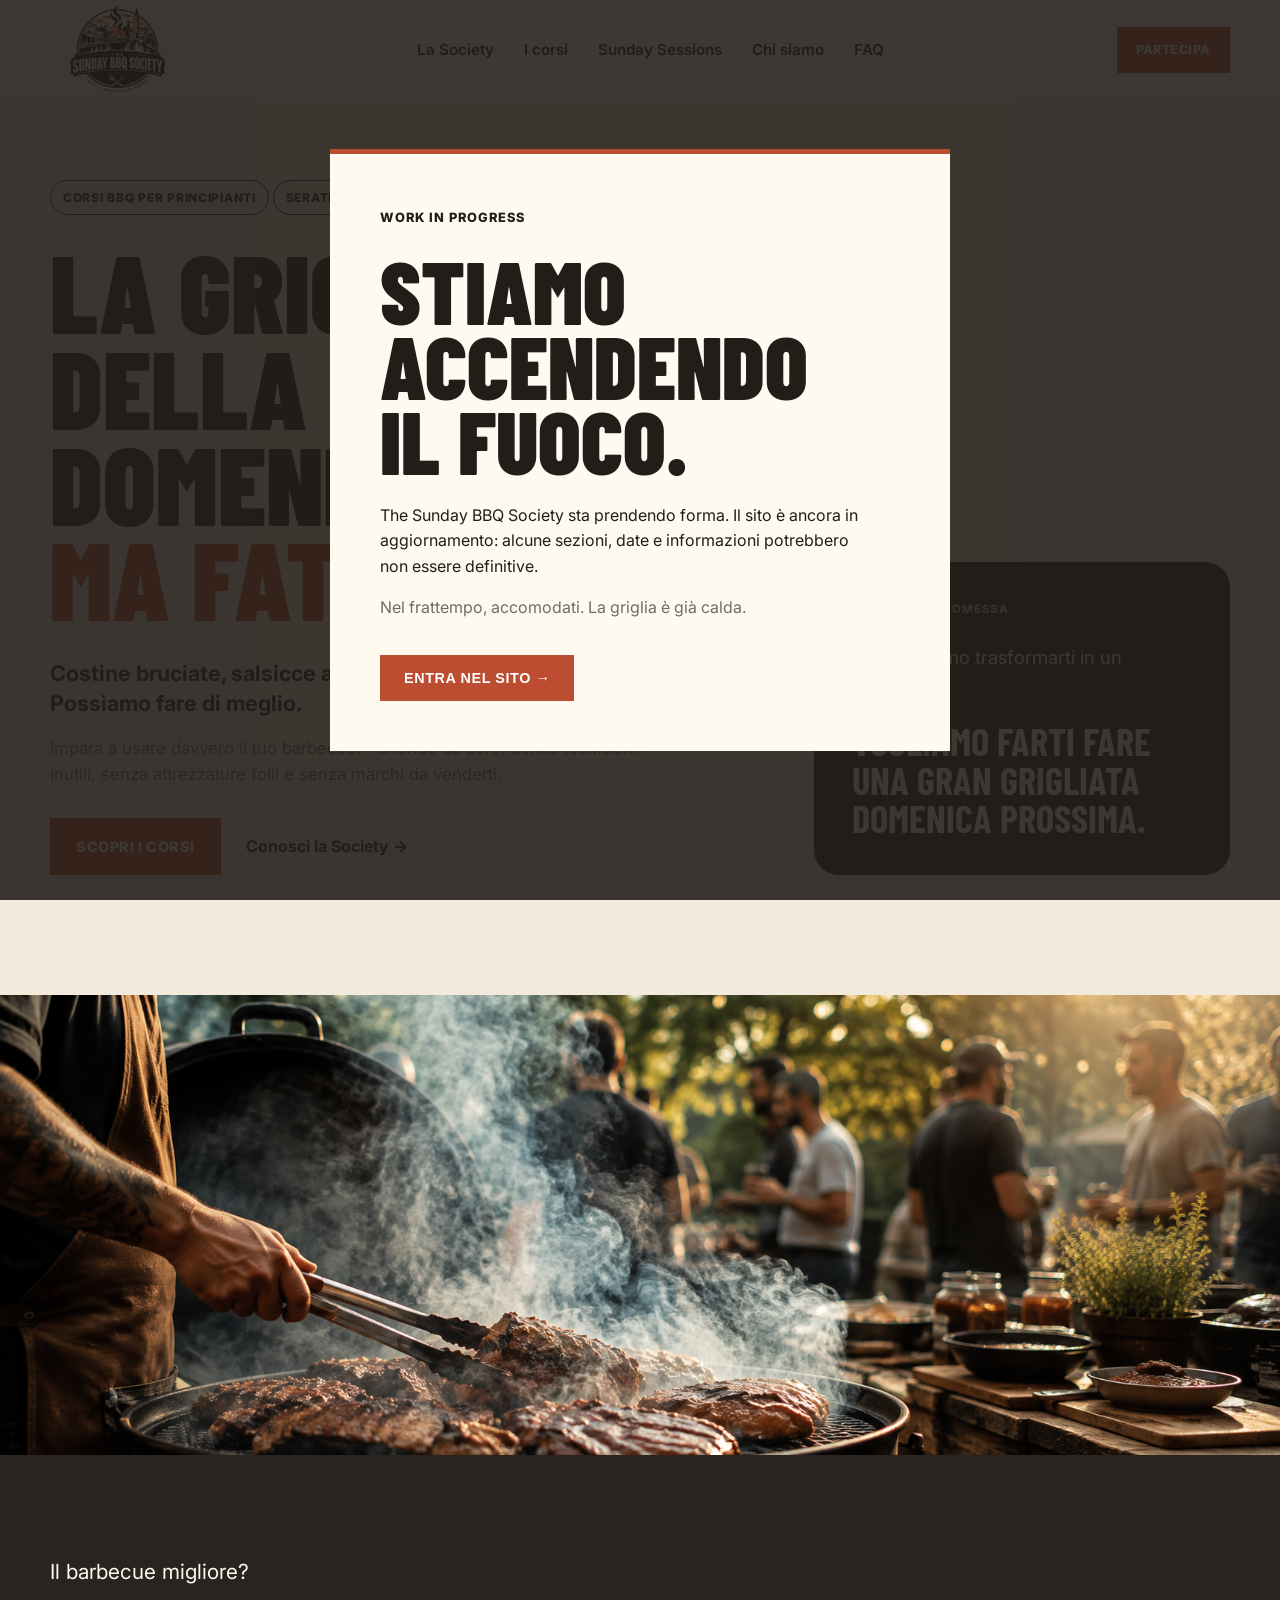
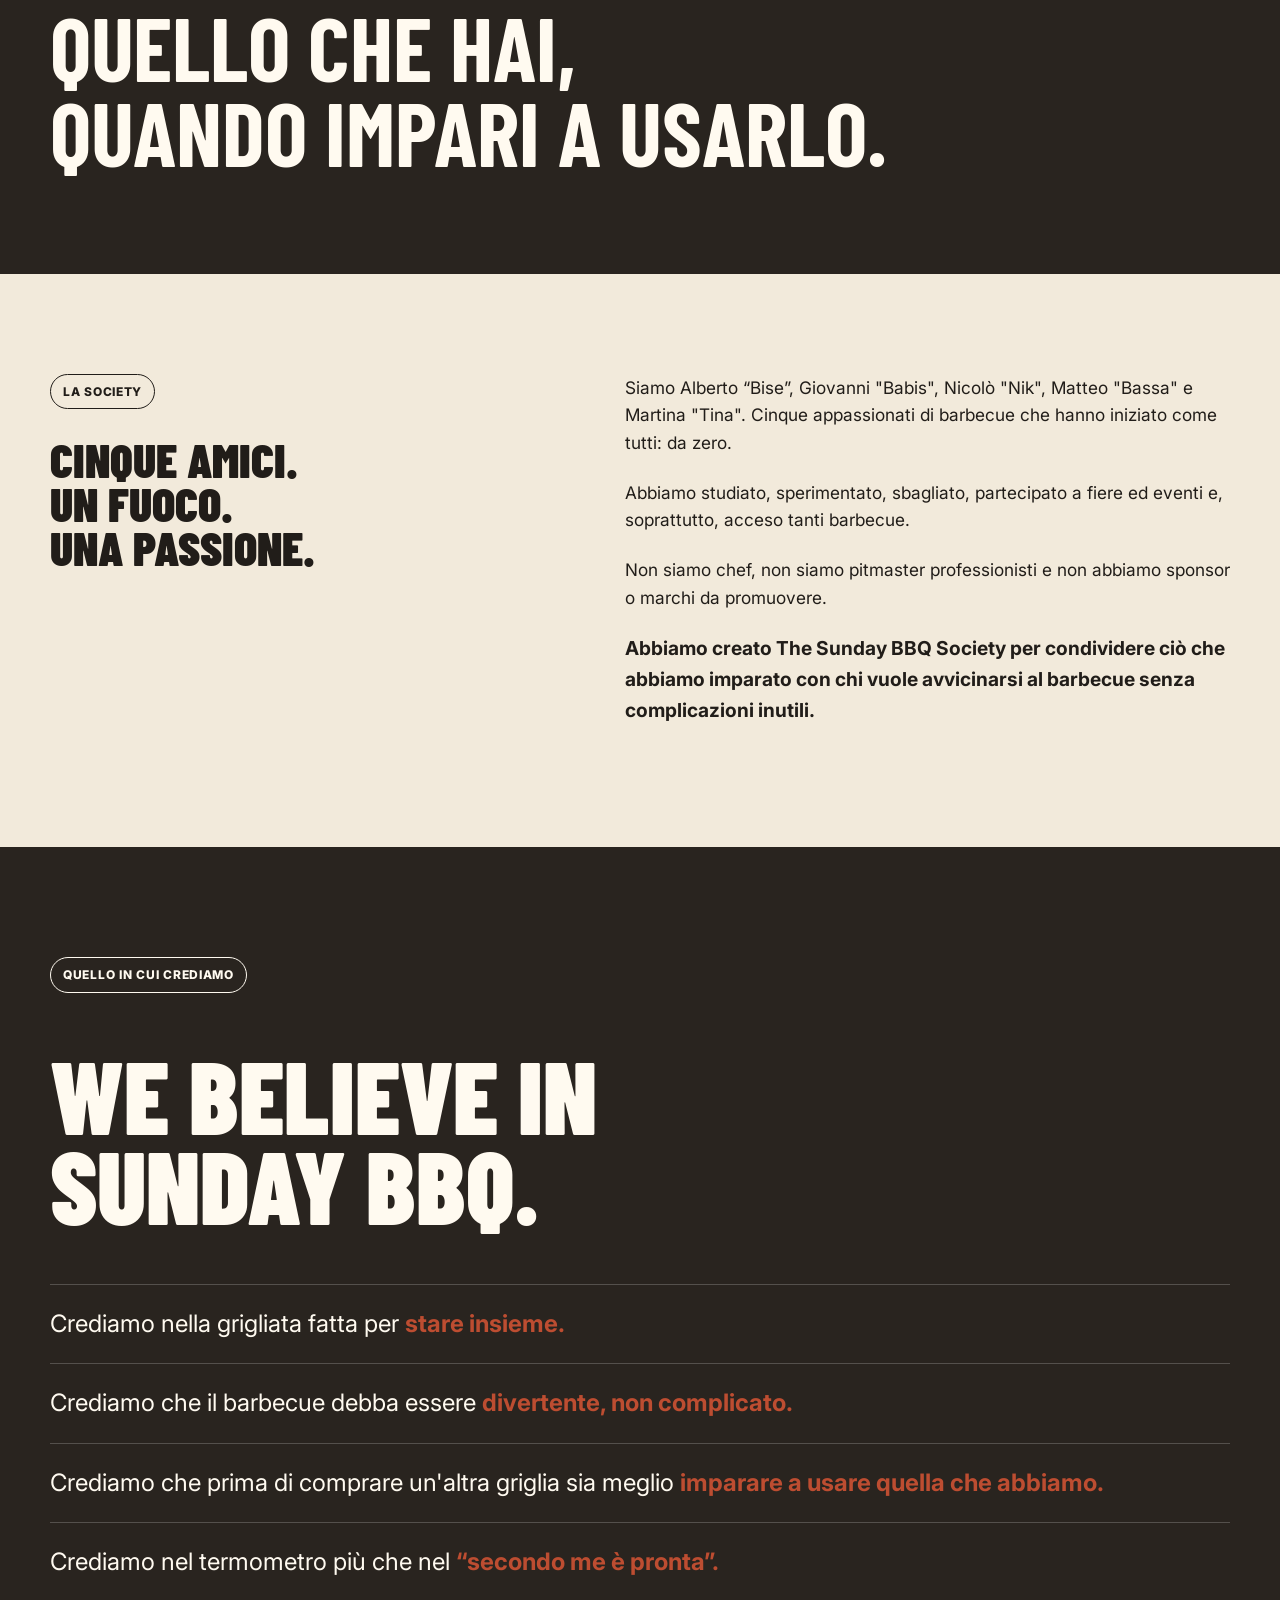
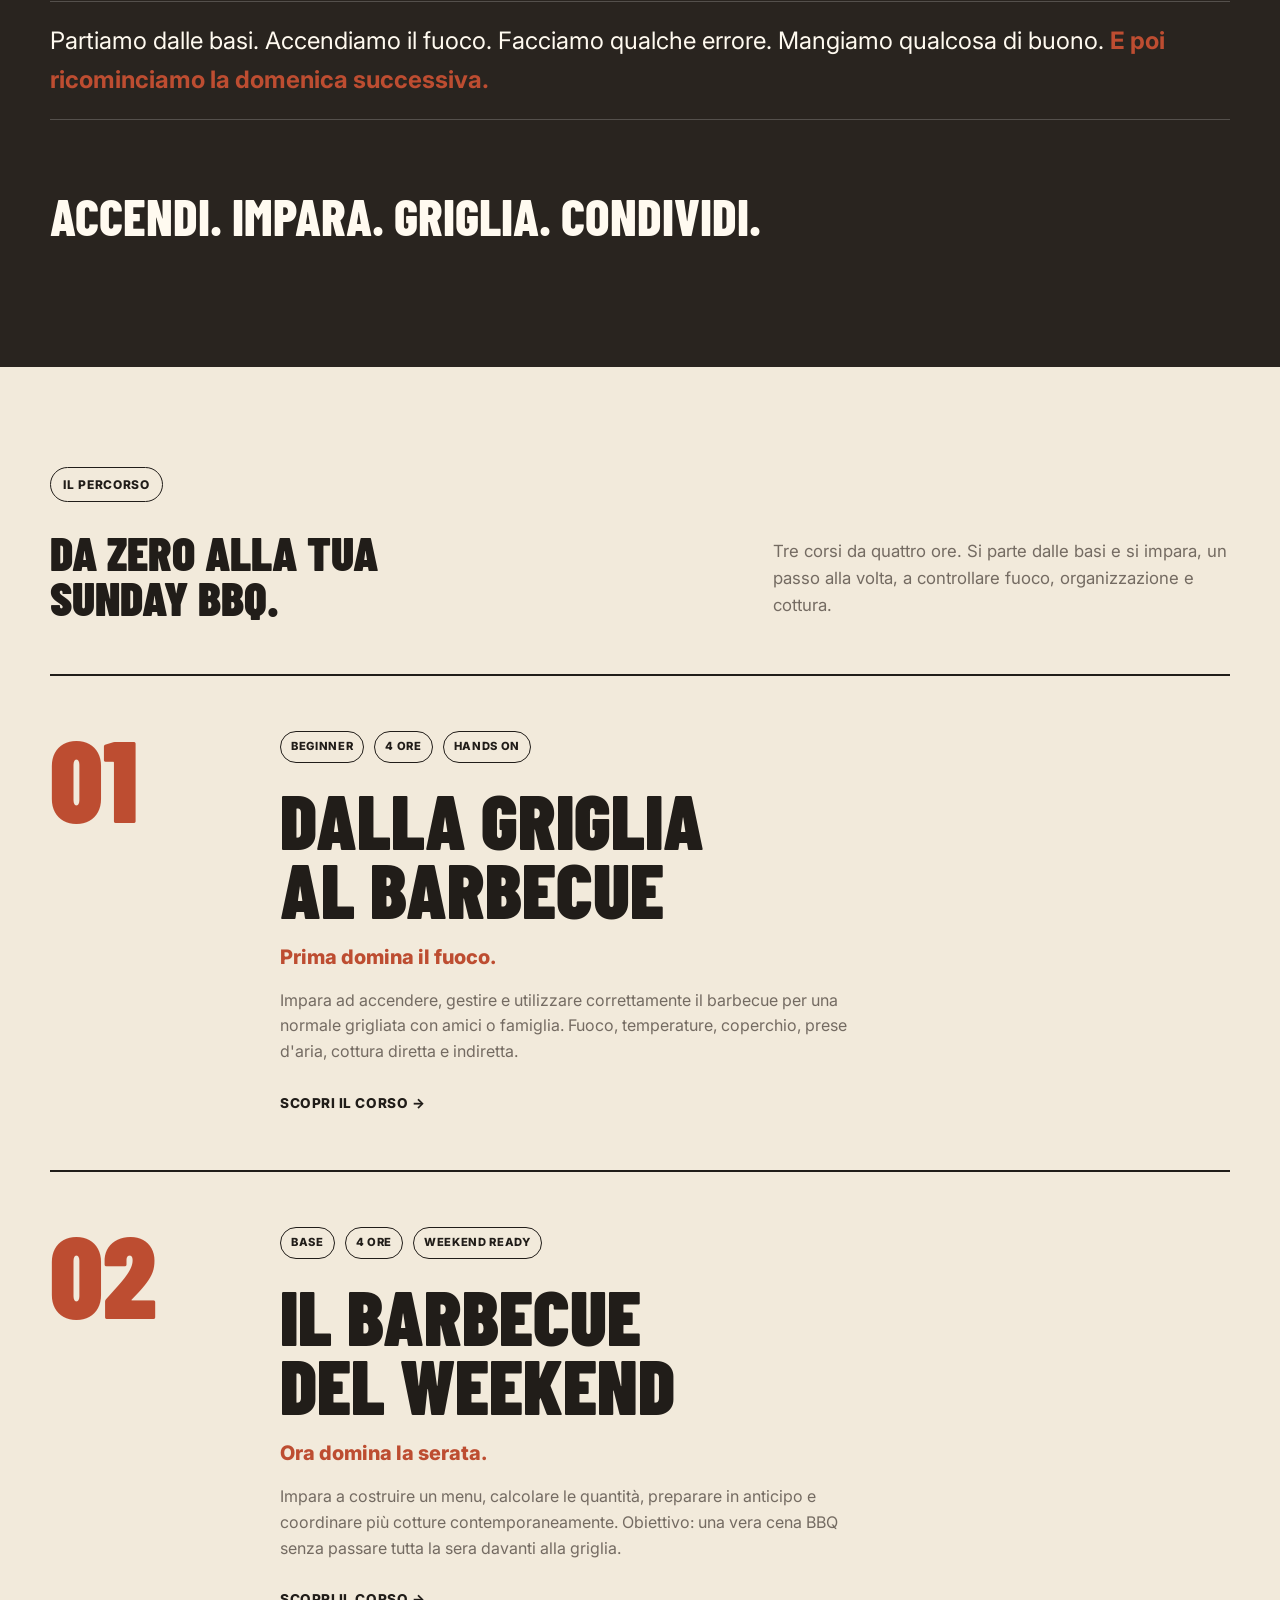
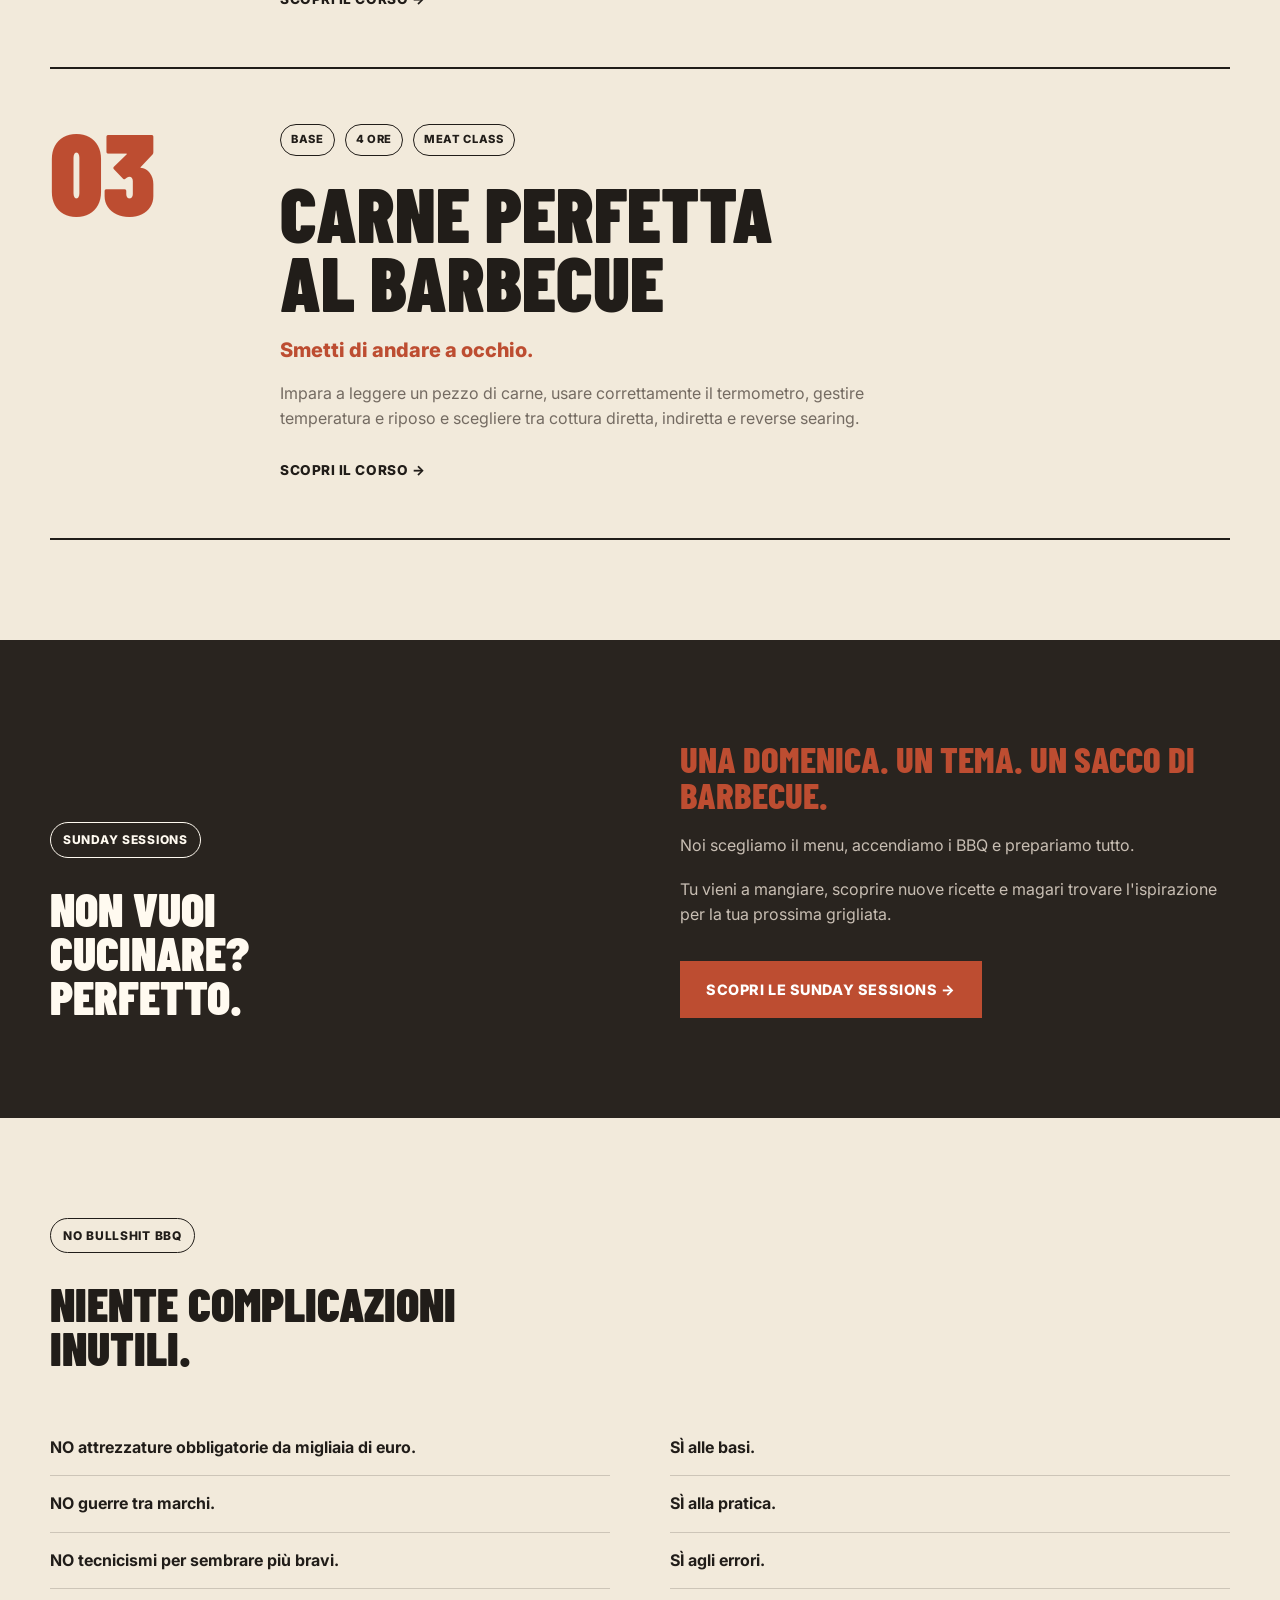
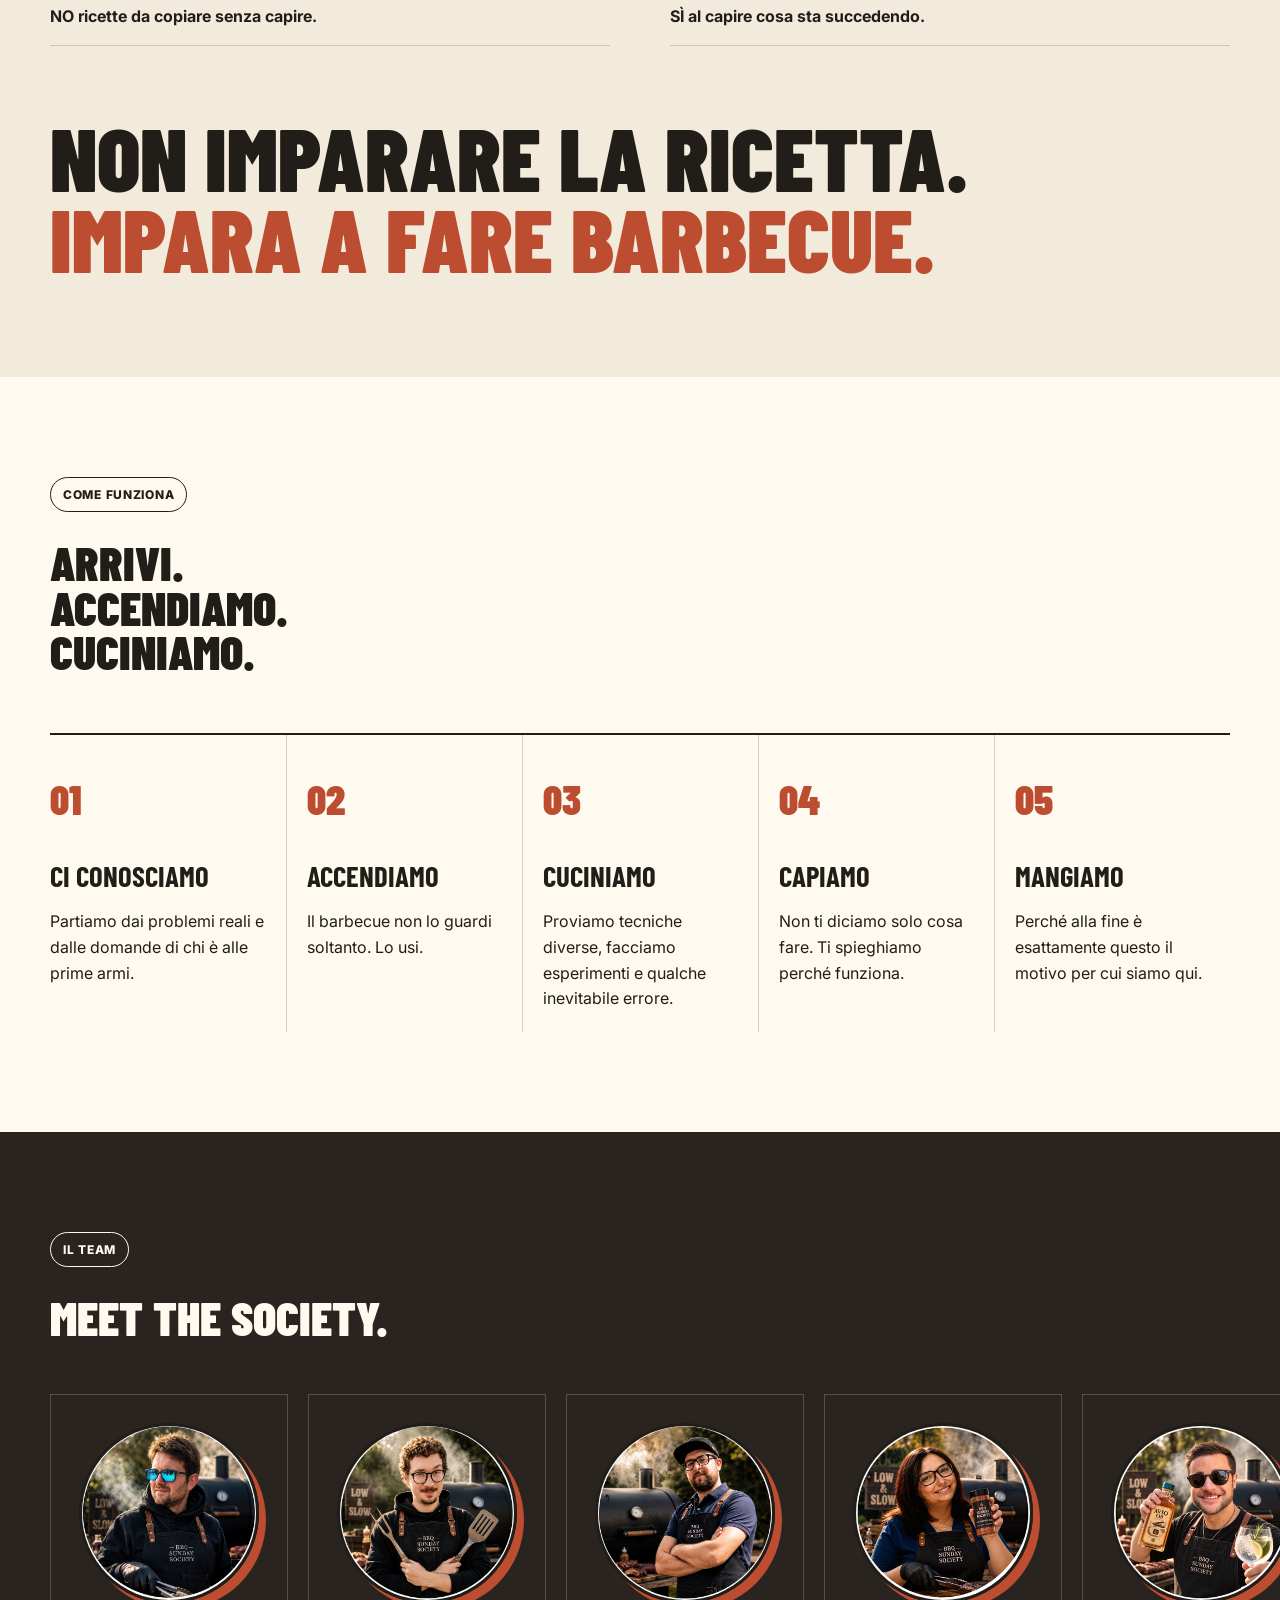
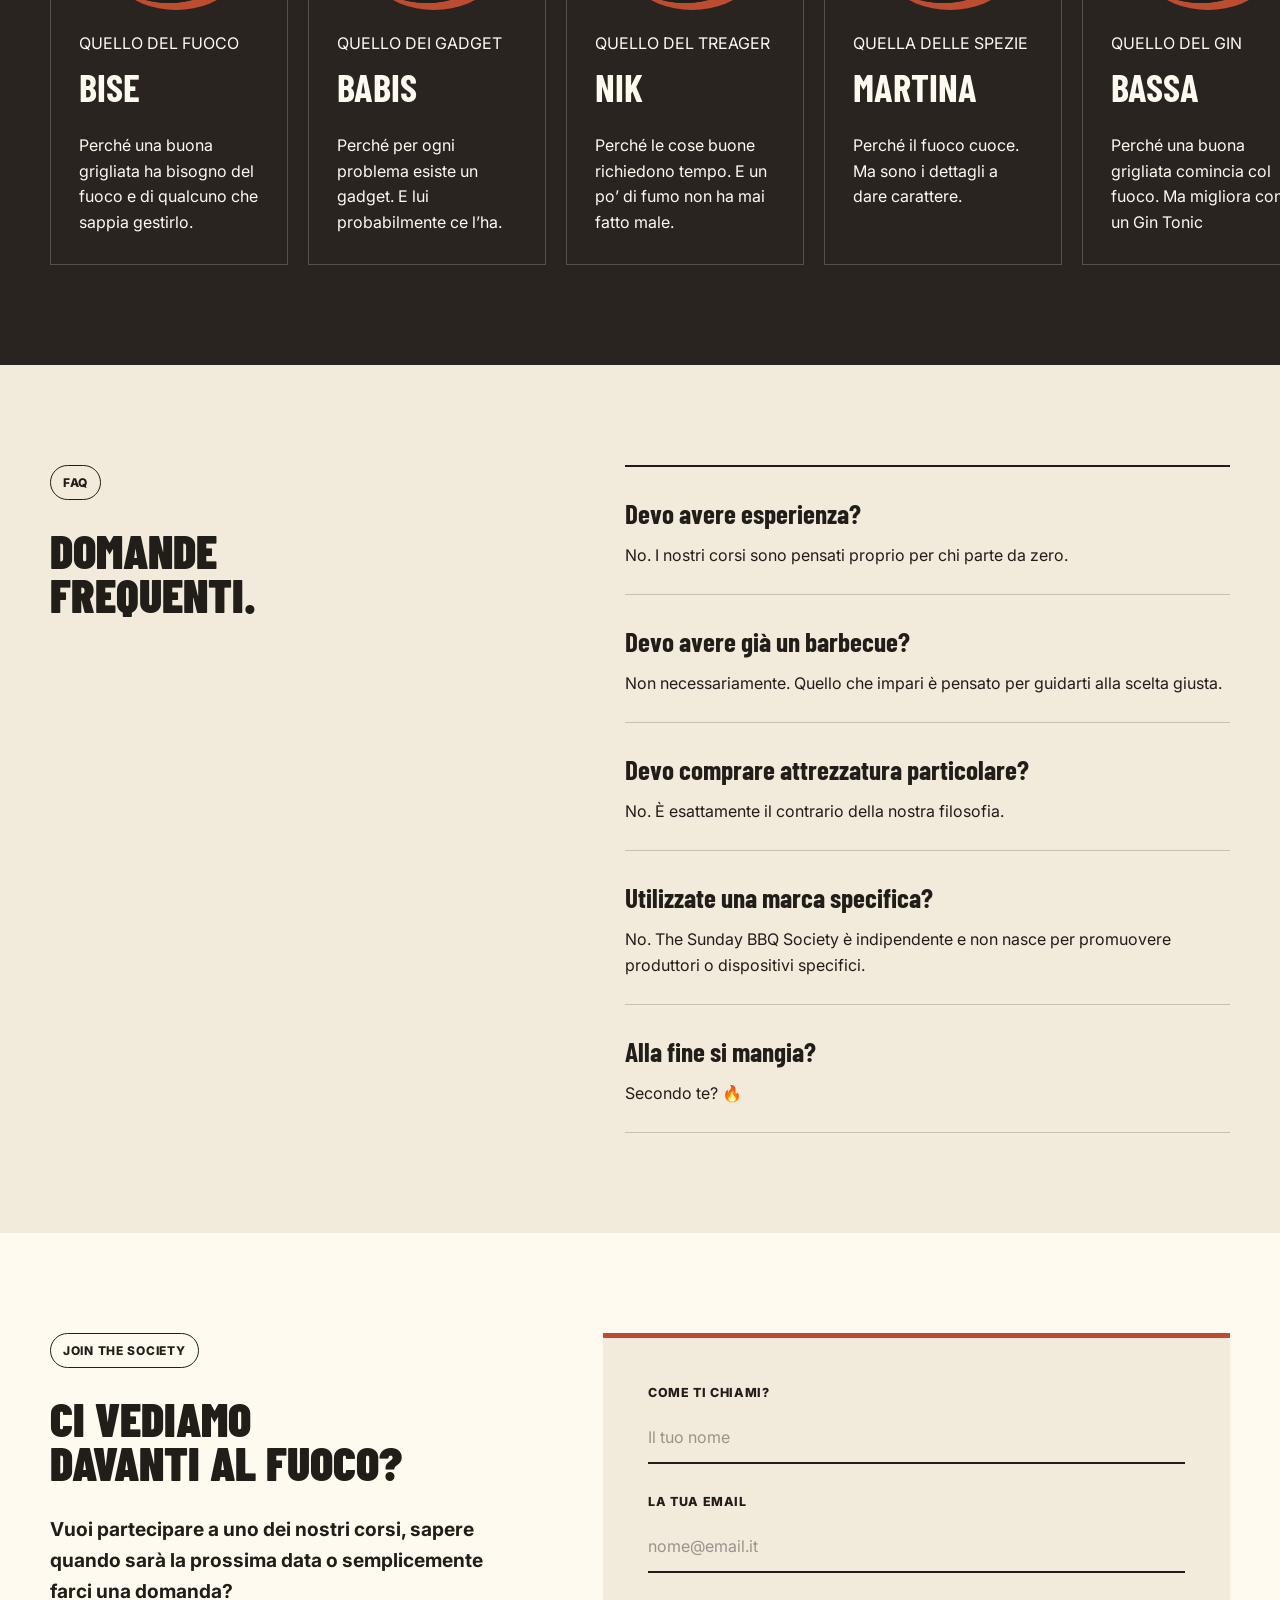
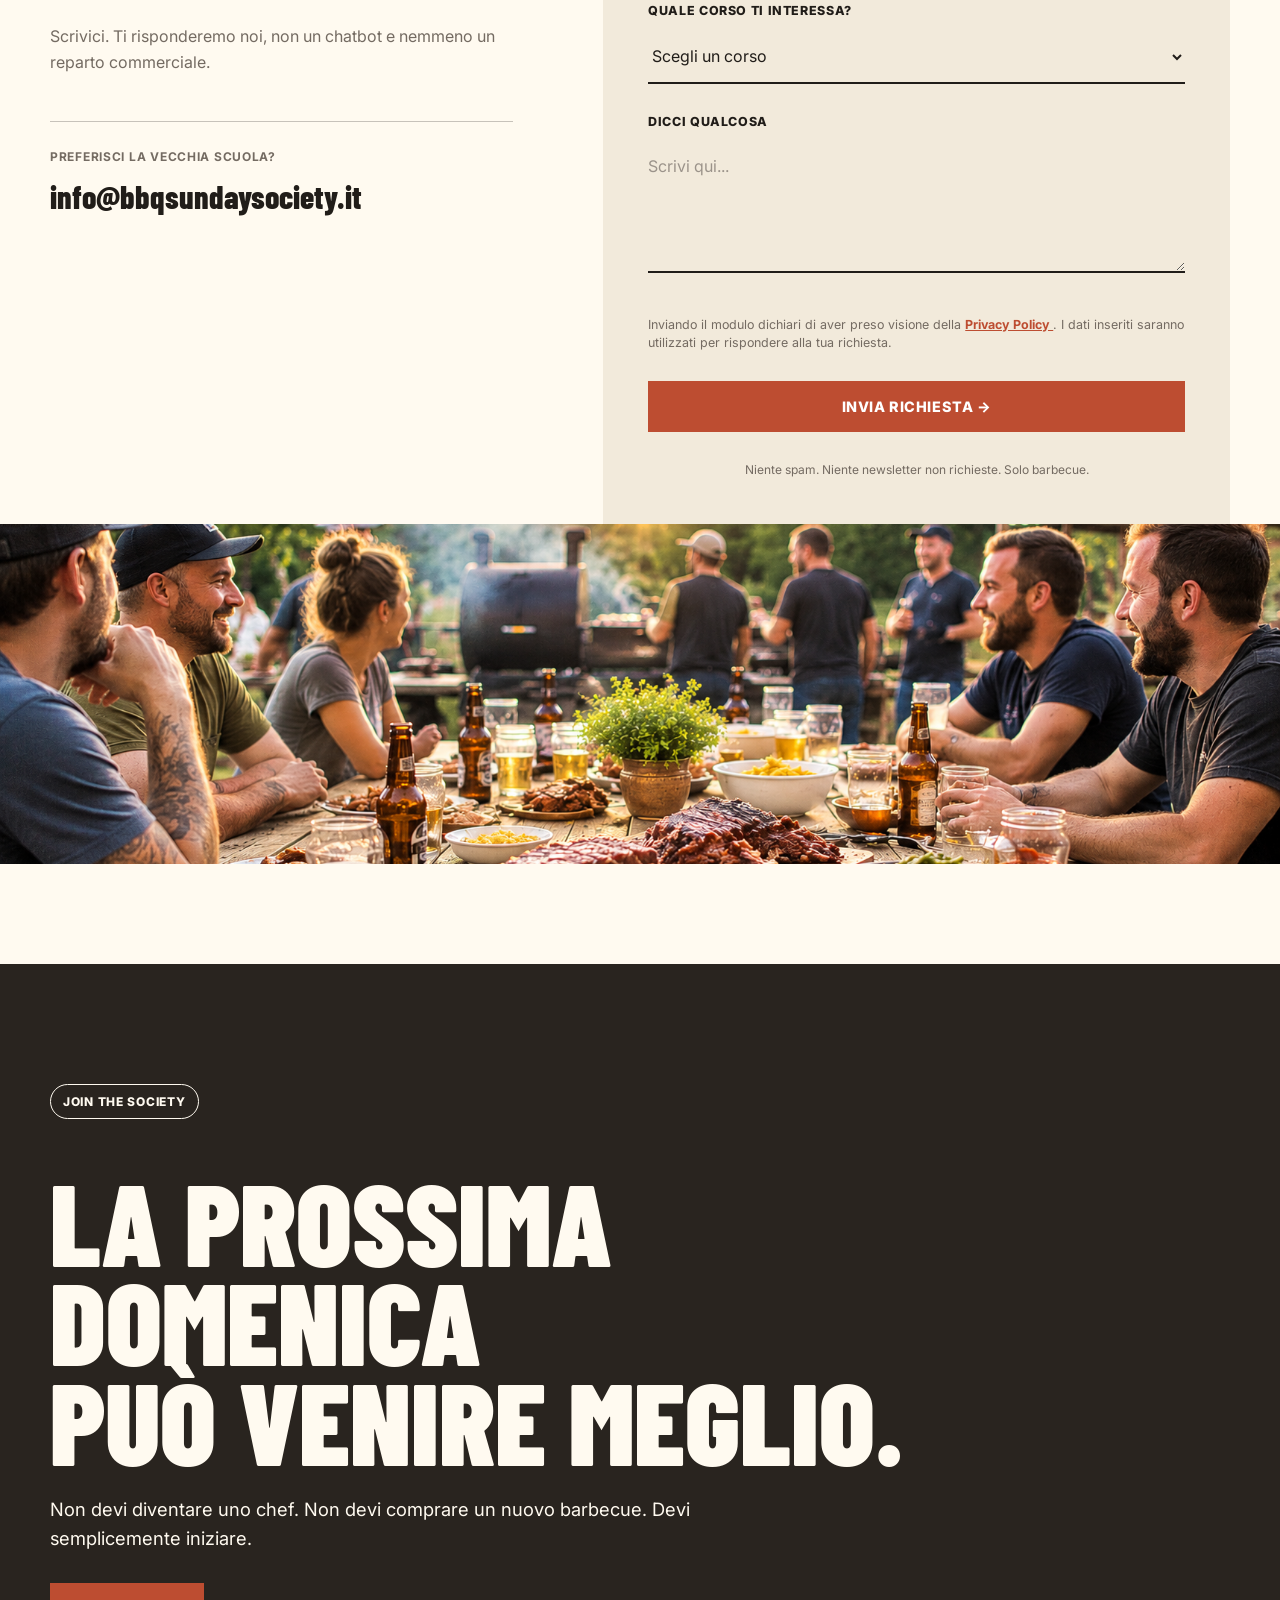
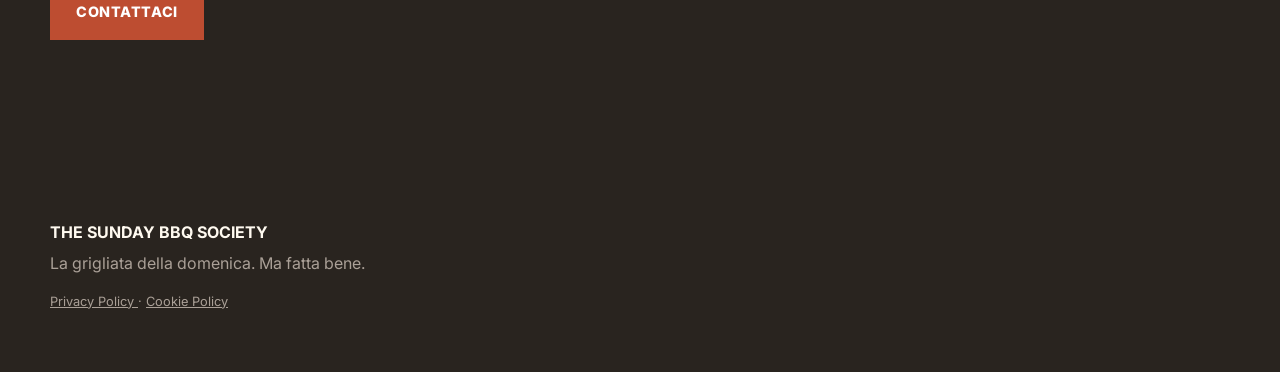
==== commit 2d38edc2: "Update index.html" ====
--- a/index.html
+++ b/index.html
@@ -455,7 +455,7 @@
     <div class="sessions-teaser-copy">
 
       <p class="sessions-teaser-lead">
-        Una giorno. Un tema.
+        Una domenica. Un tema.
         Un sacco di barbecue.
       </p>
 
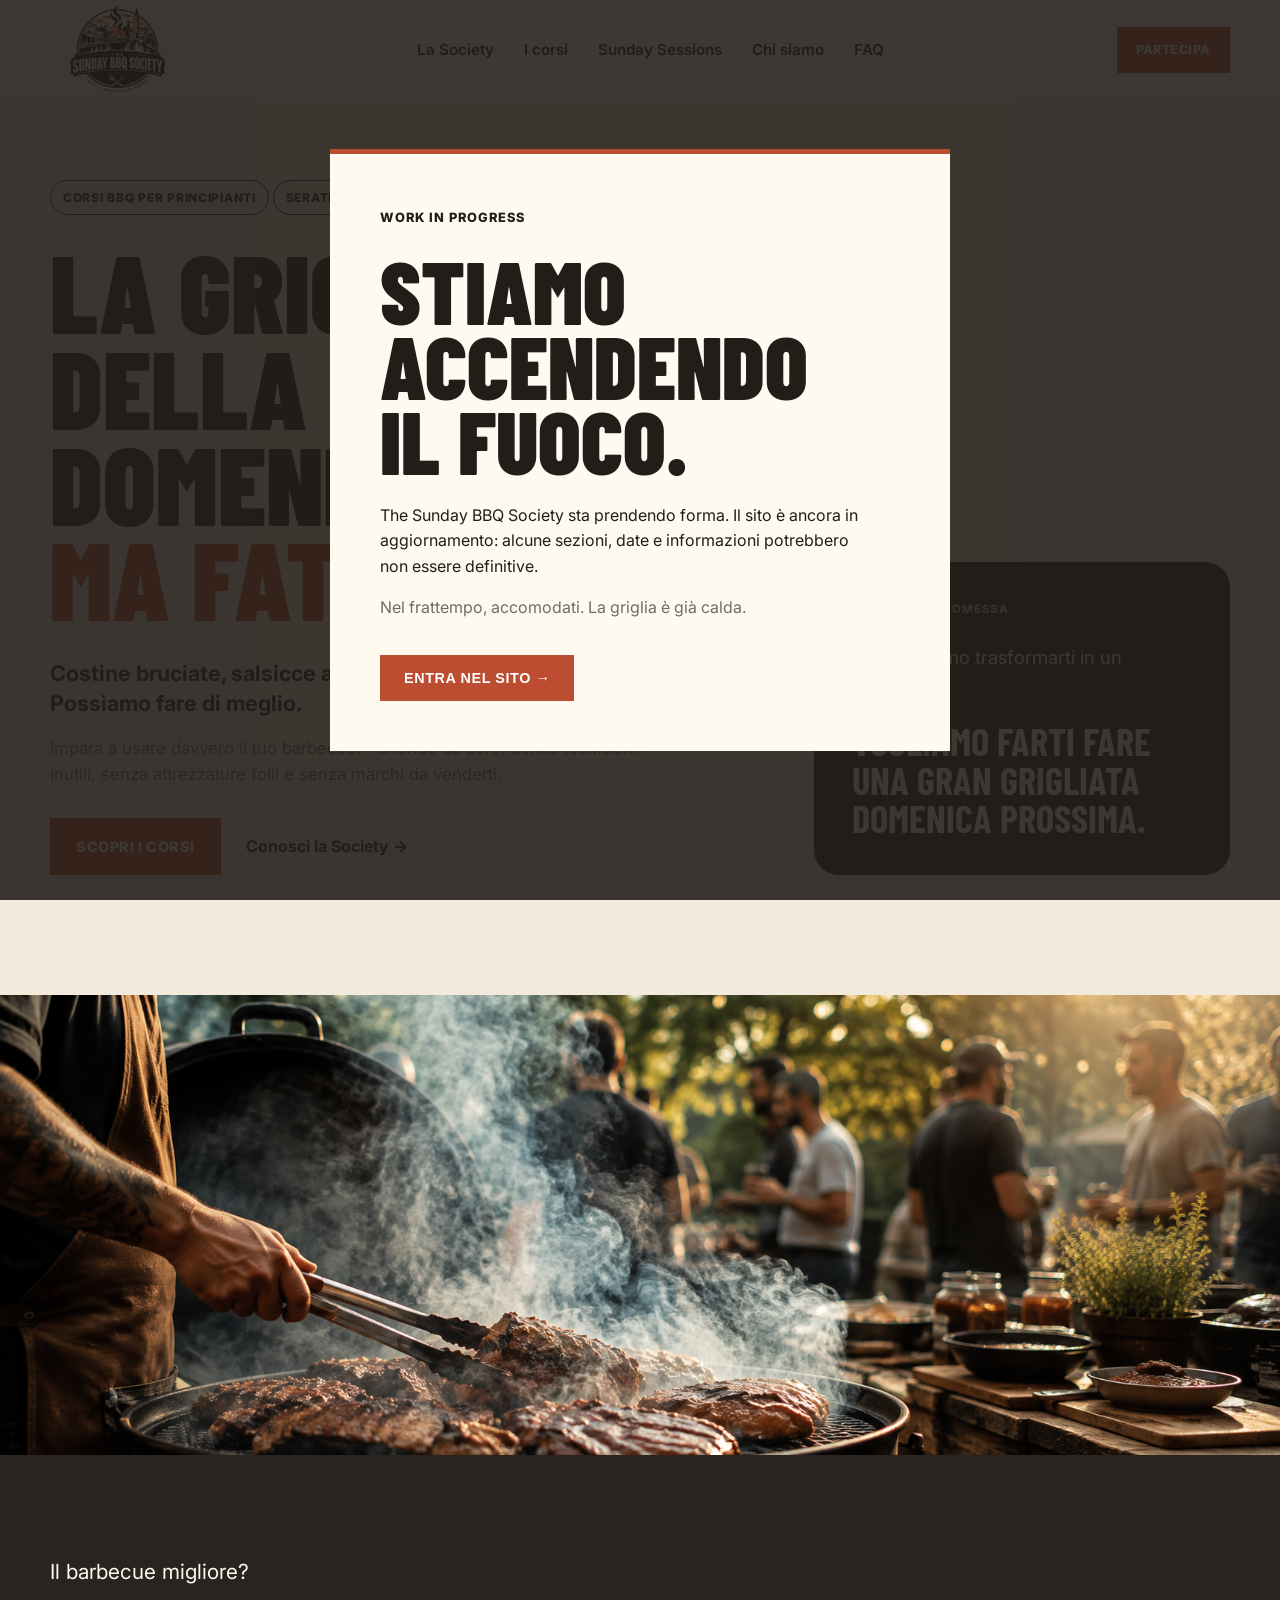
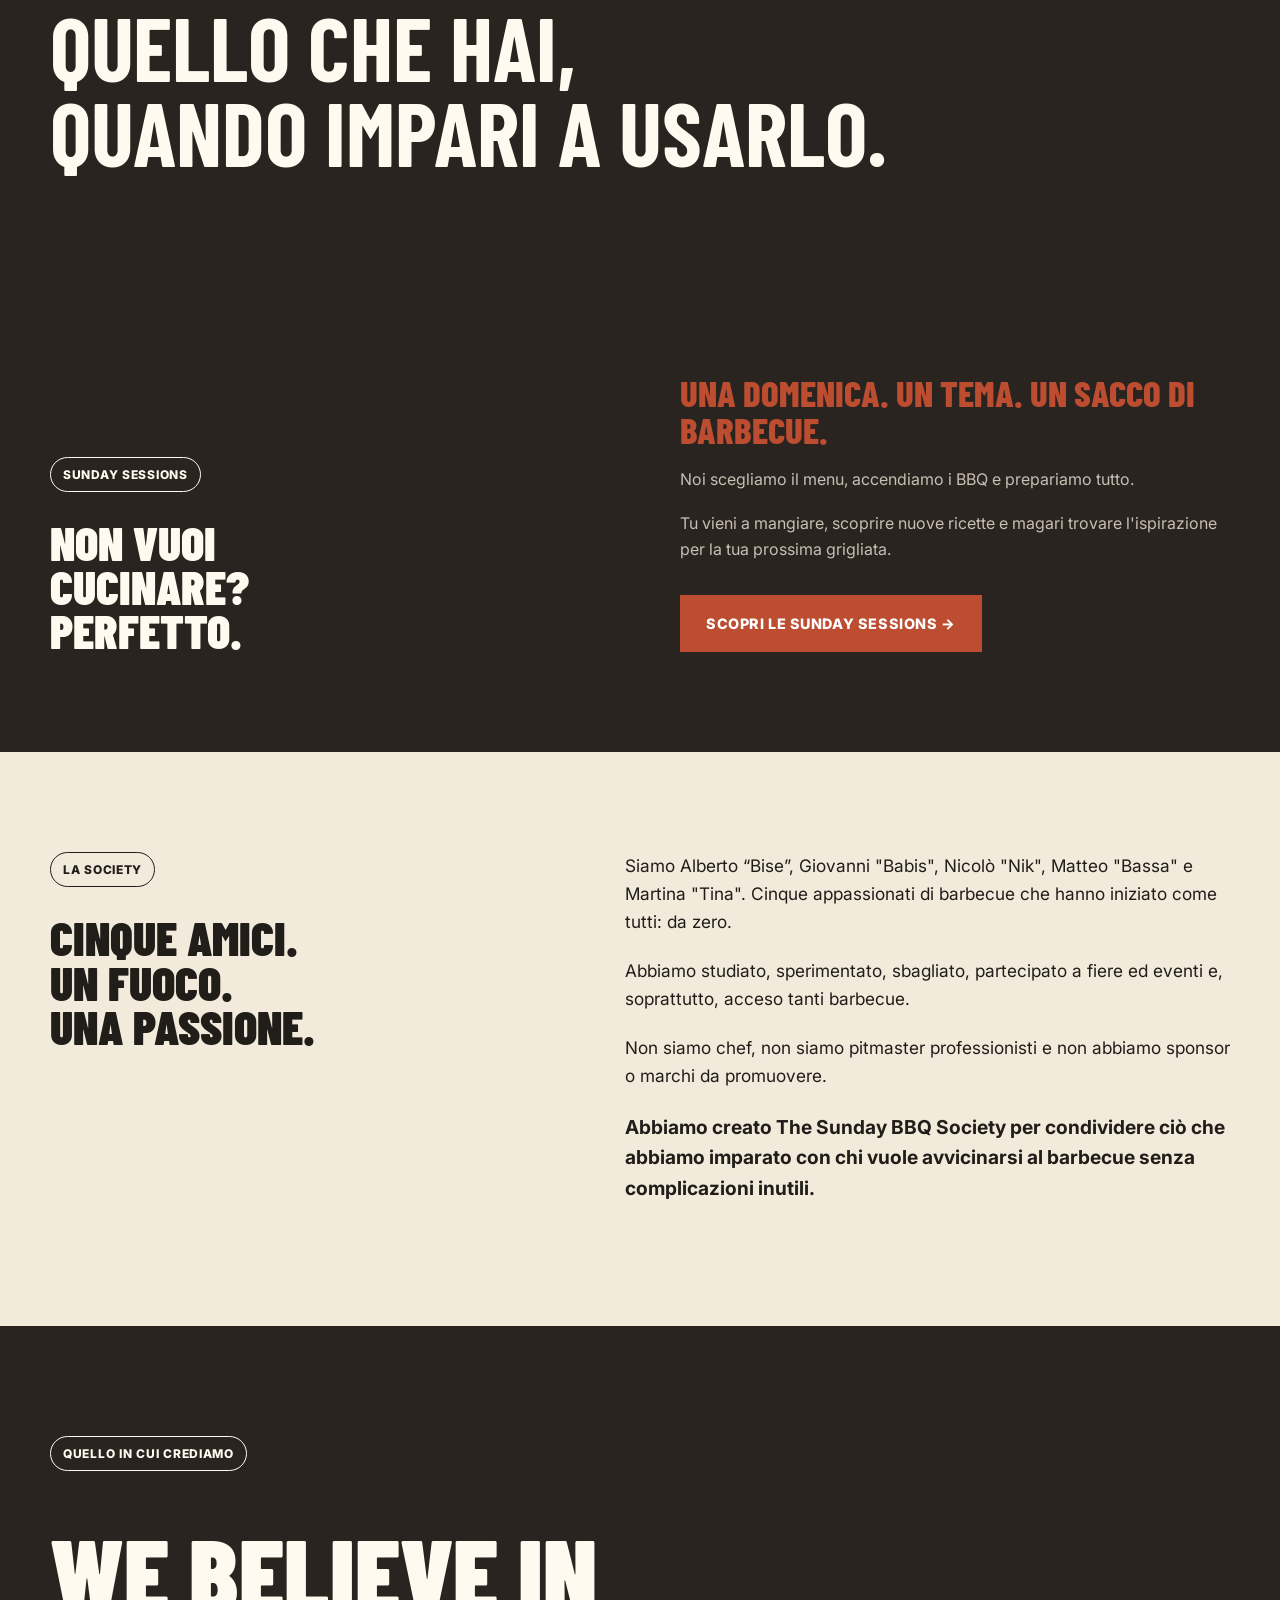
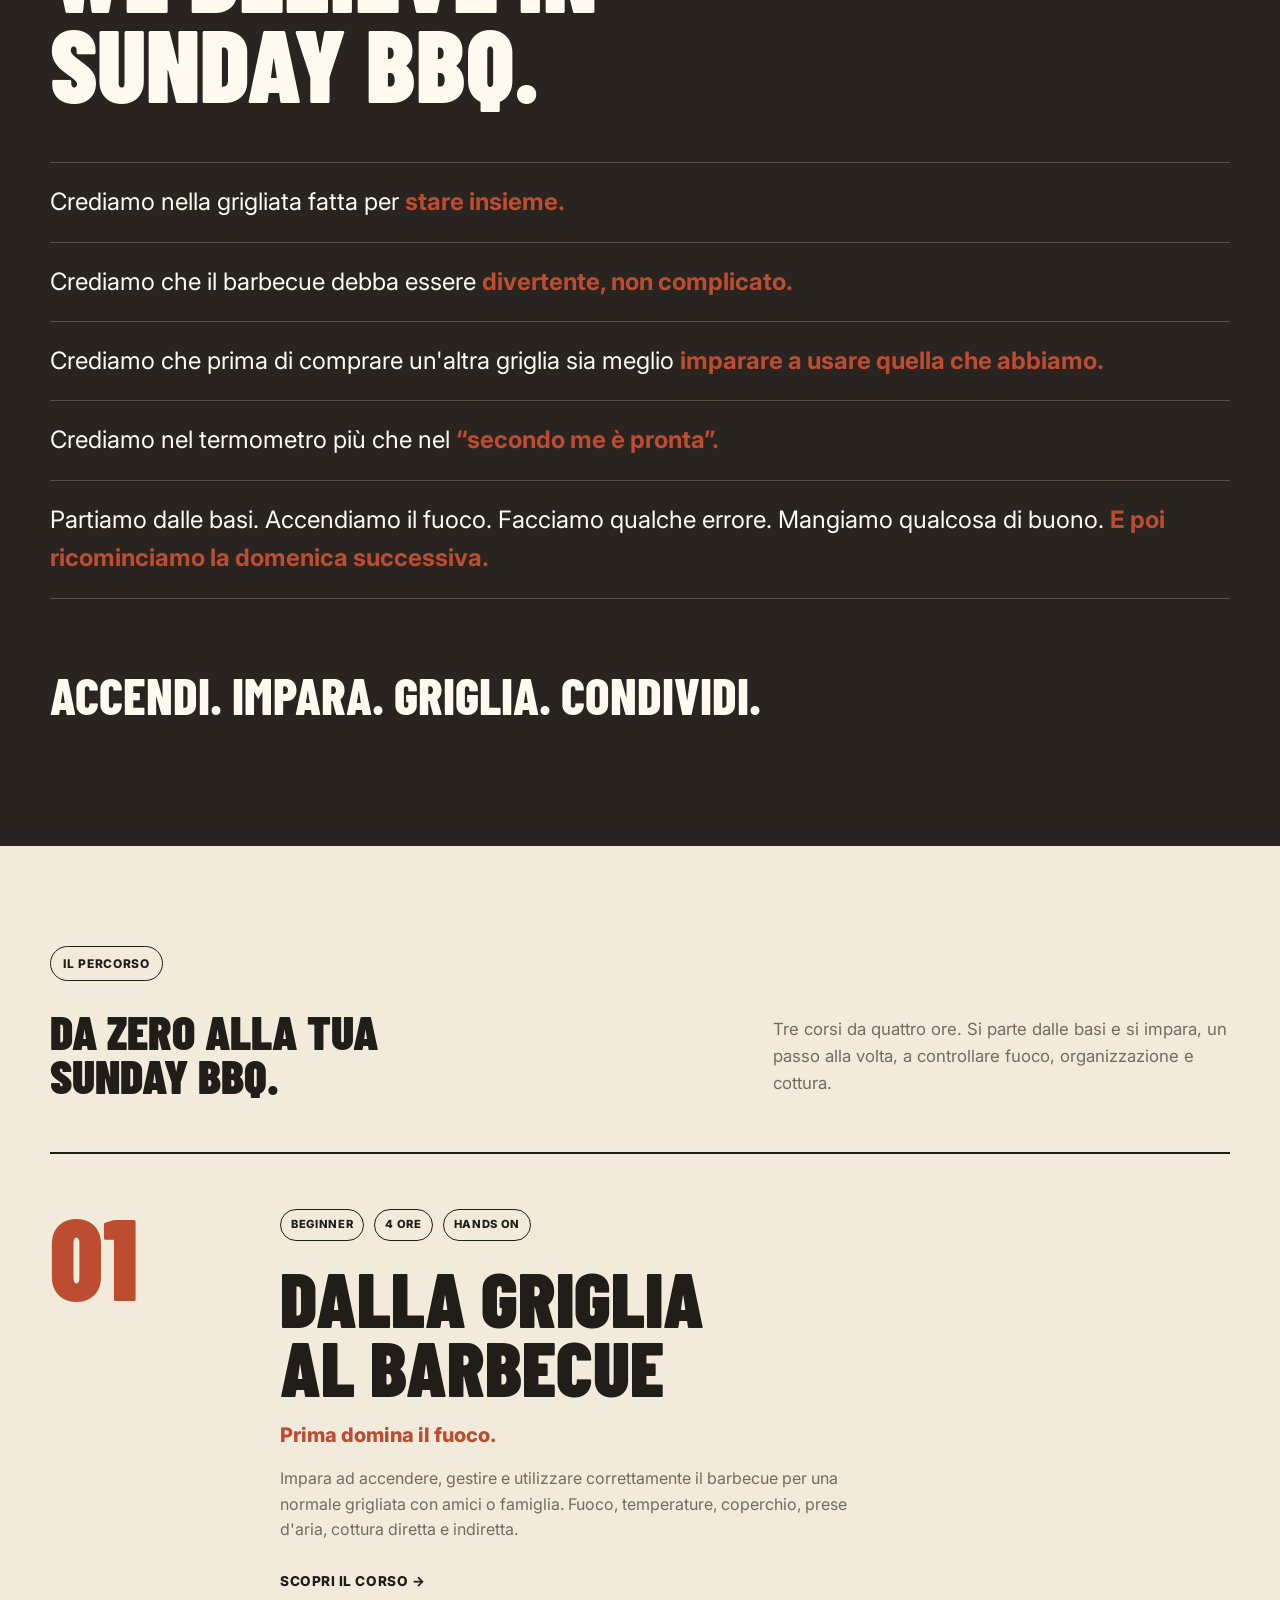
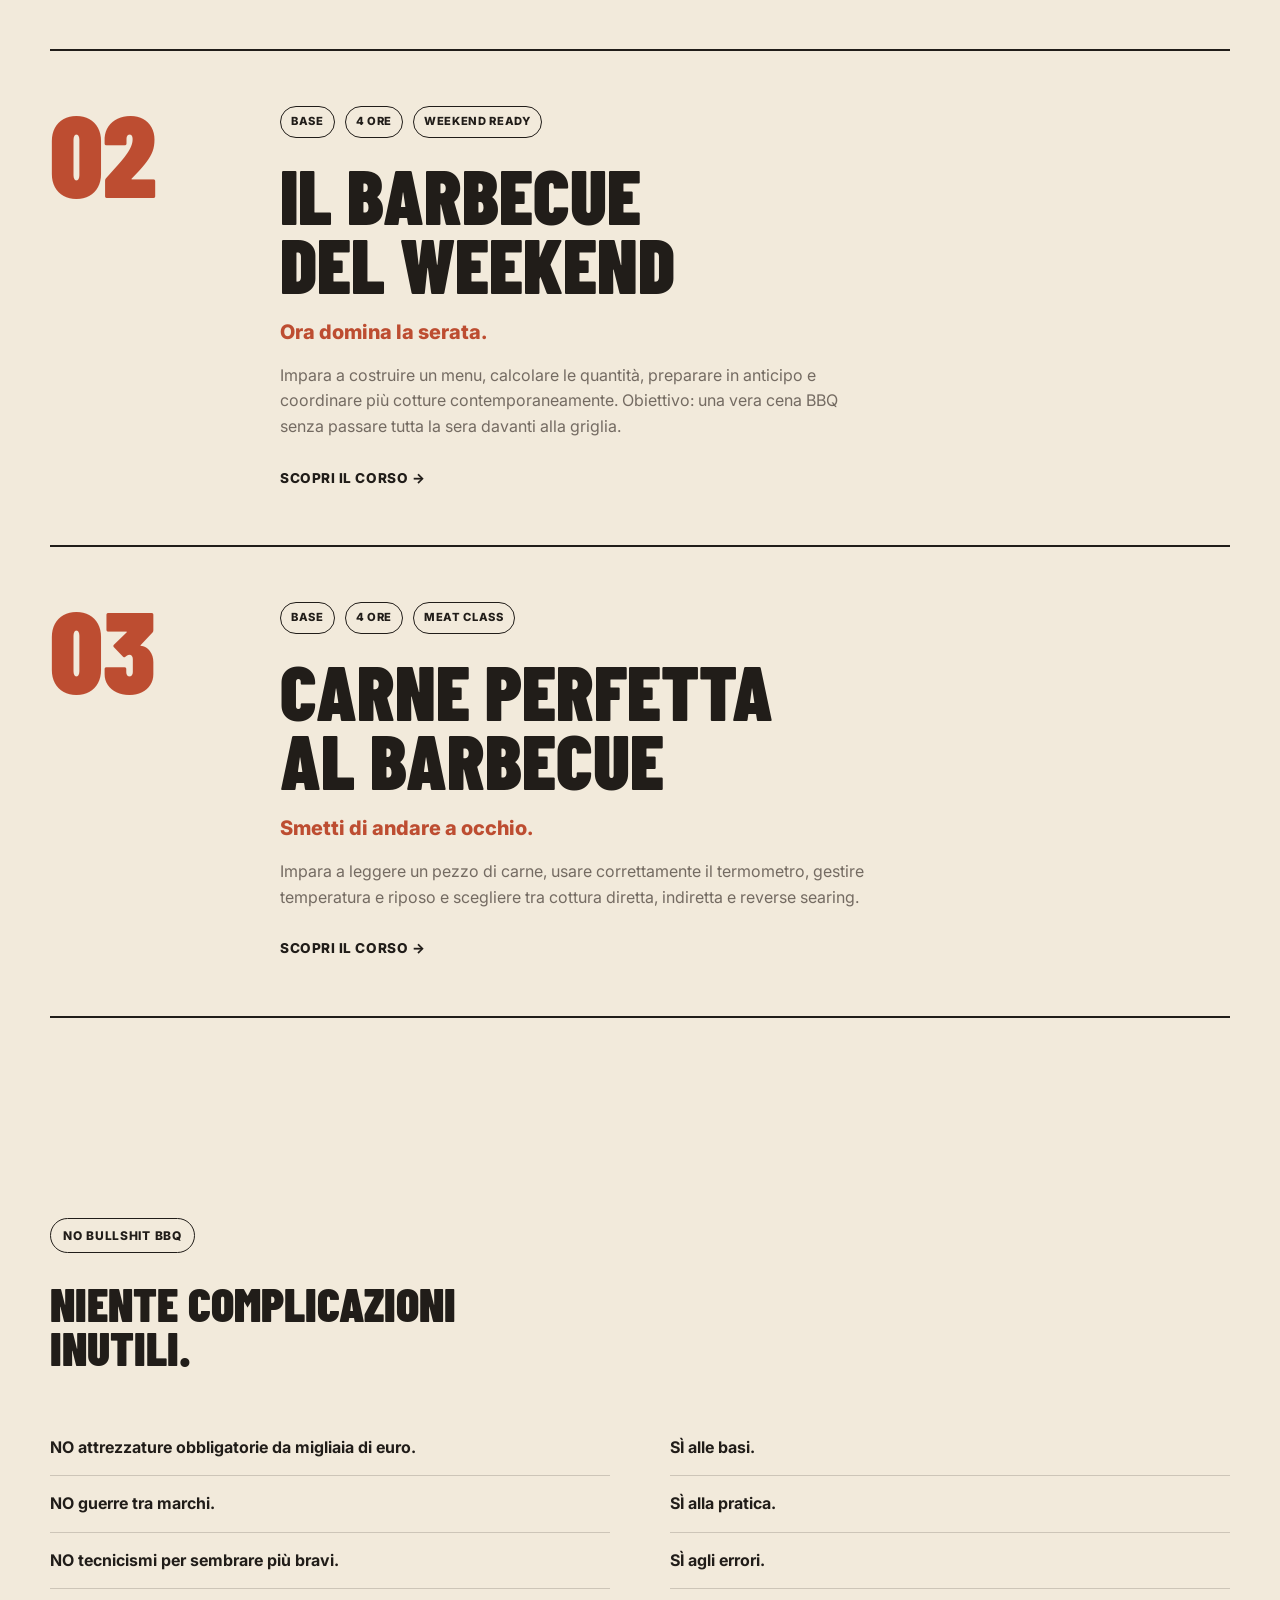
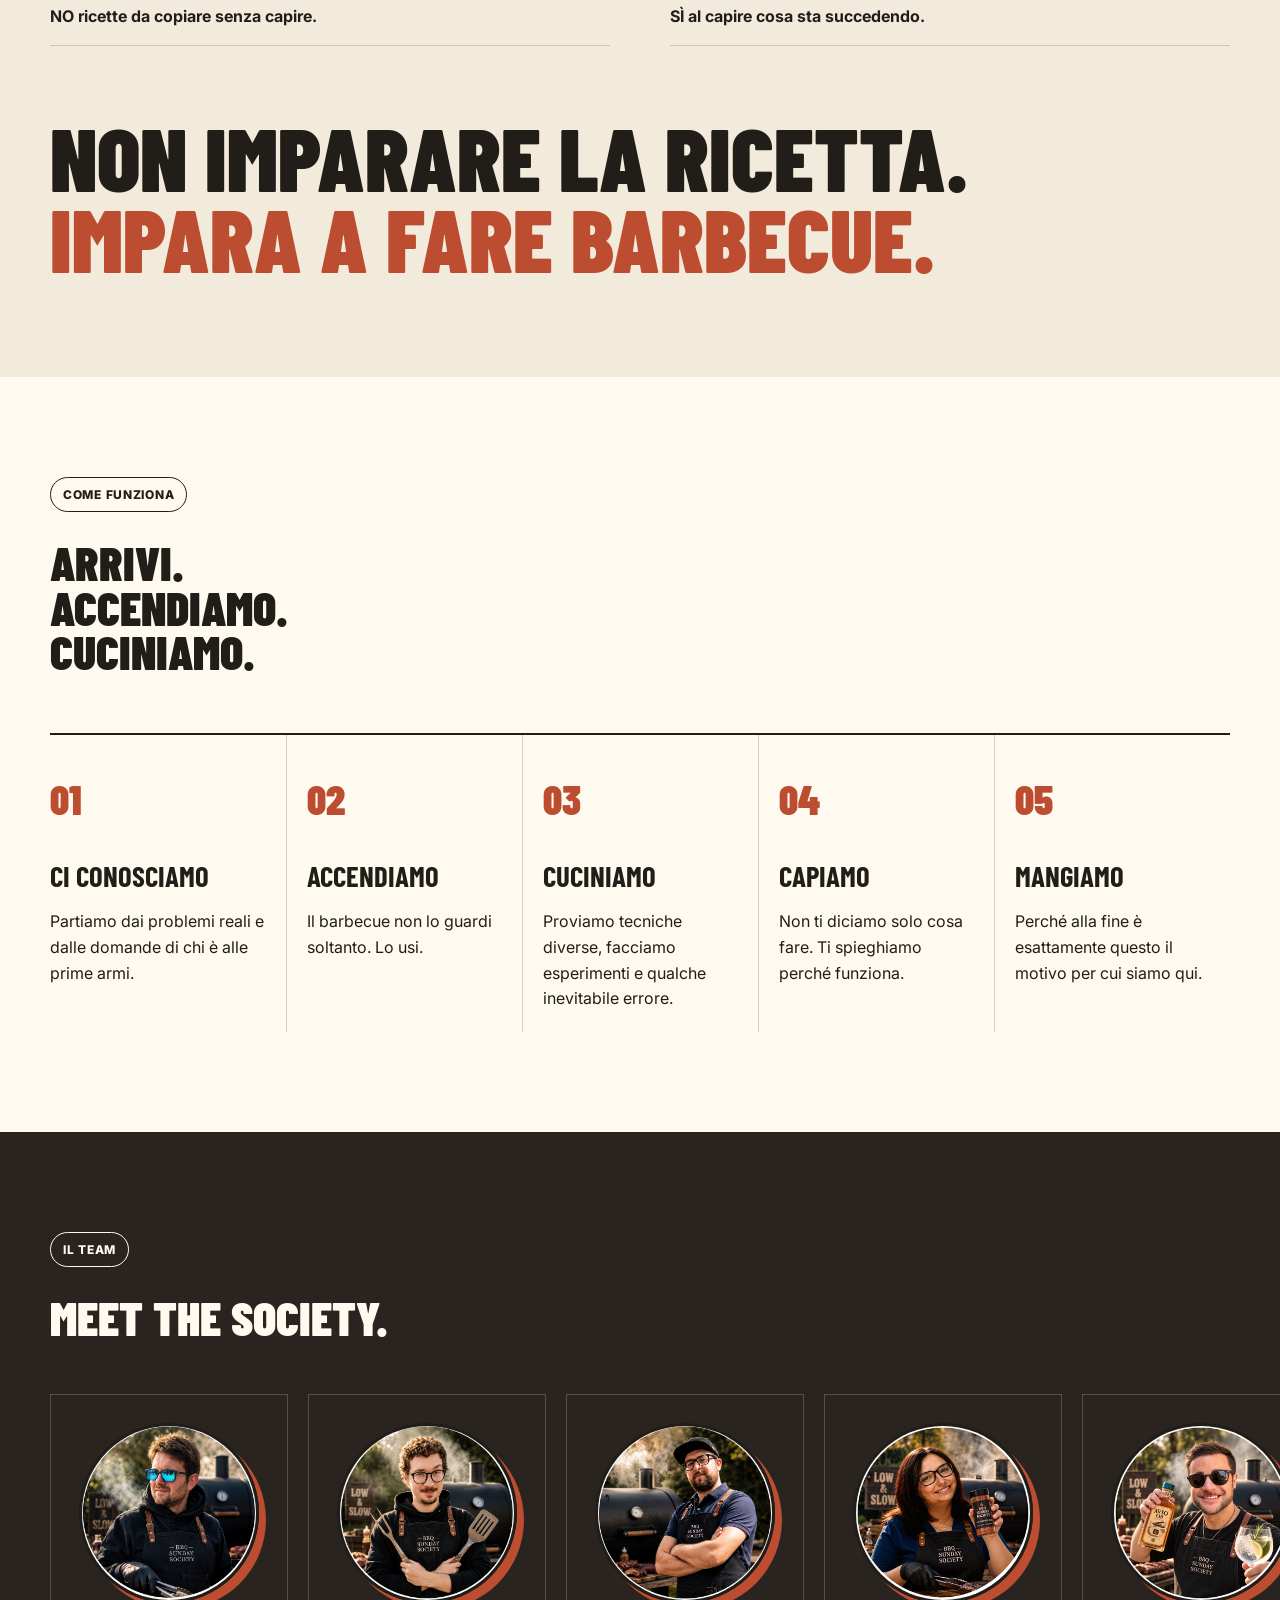
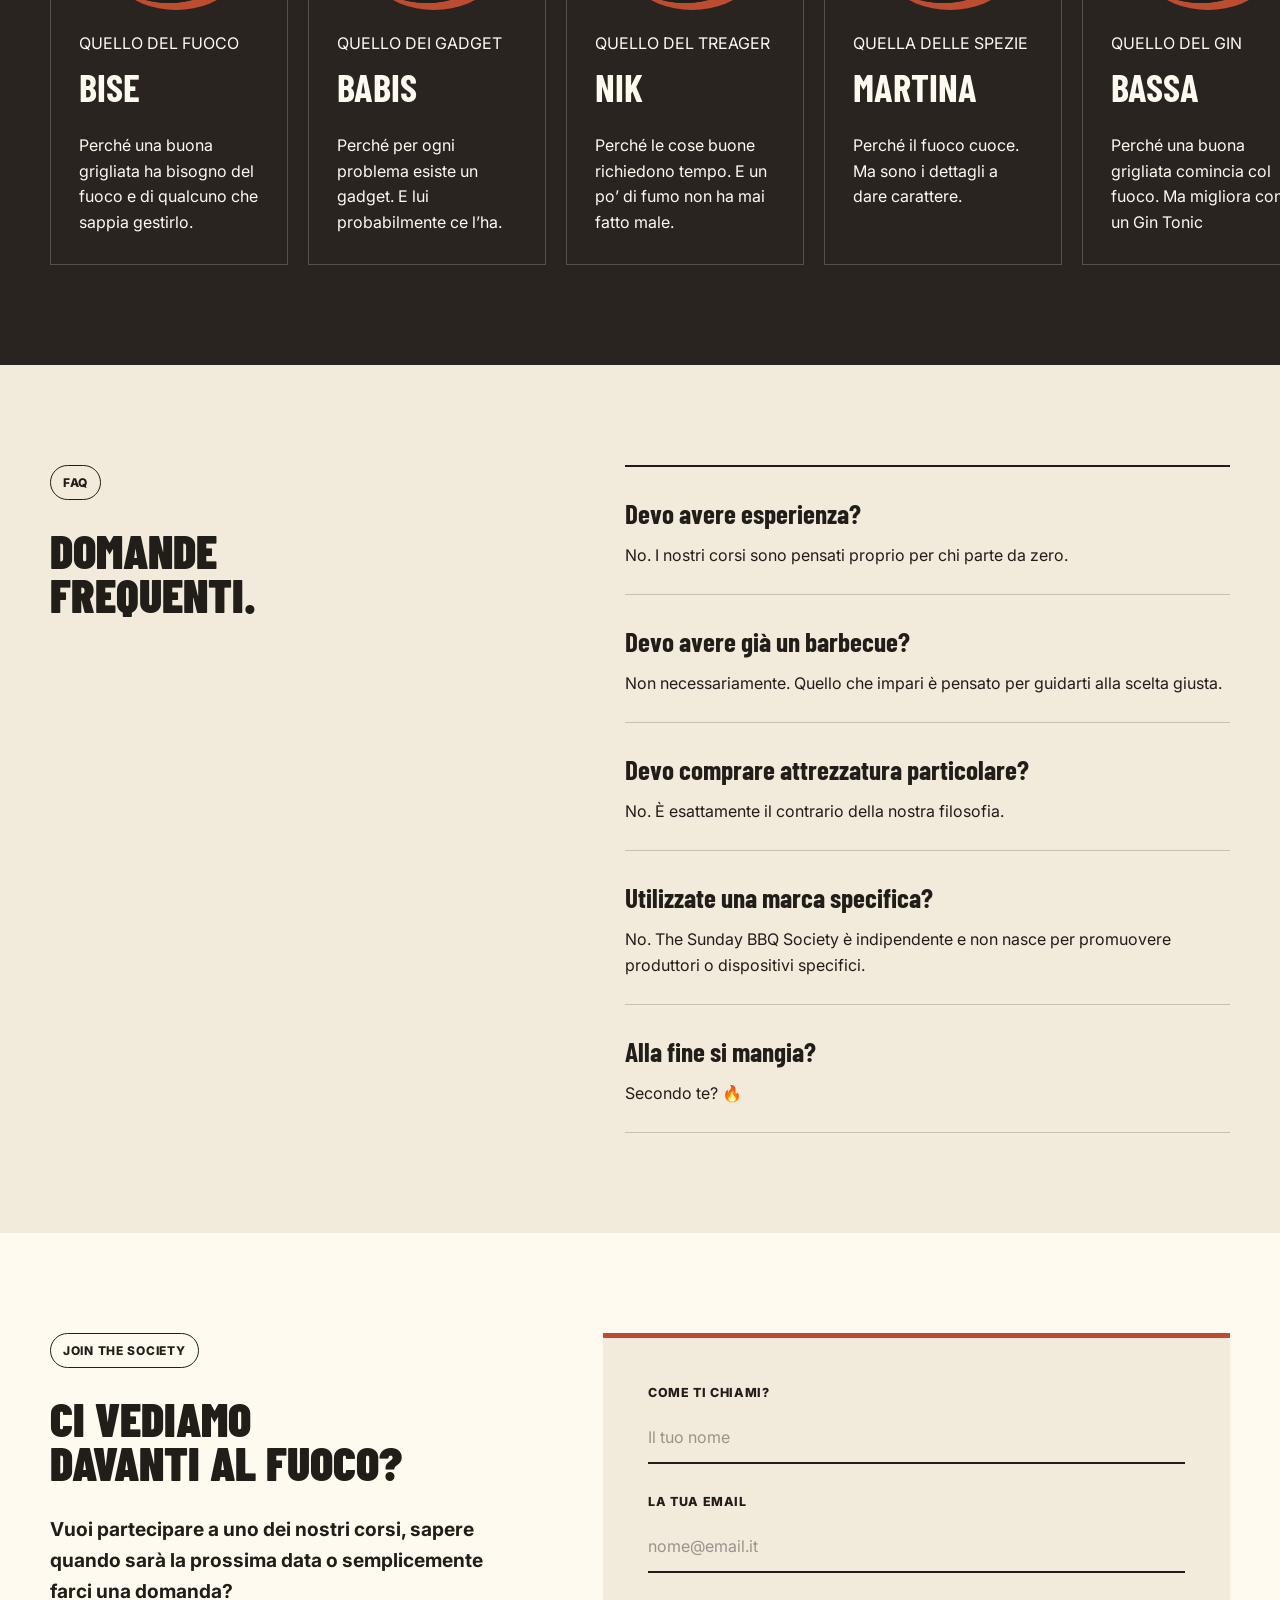
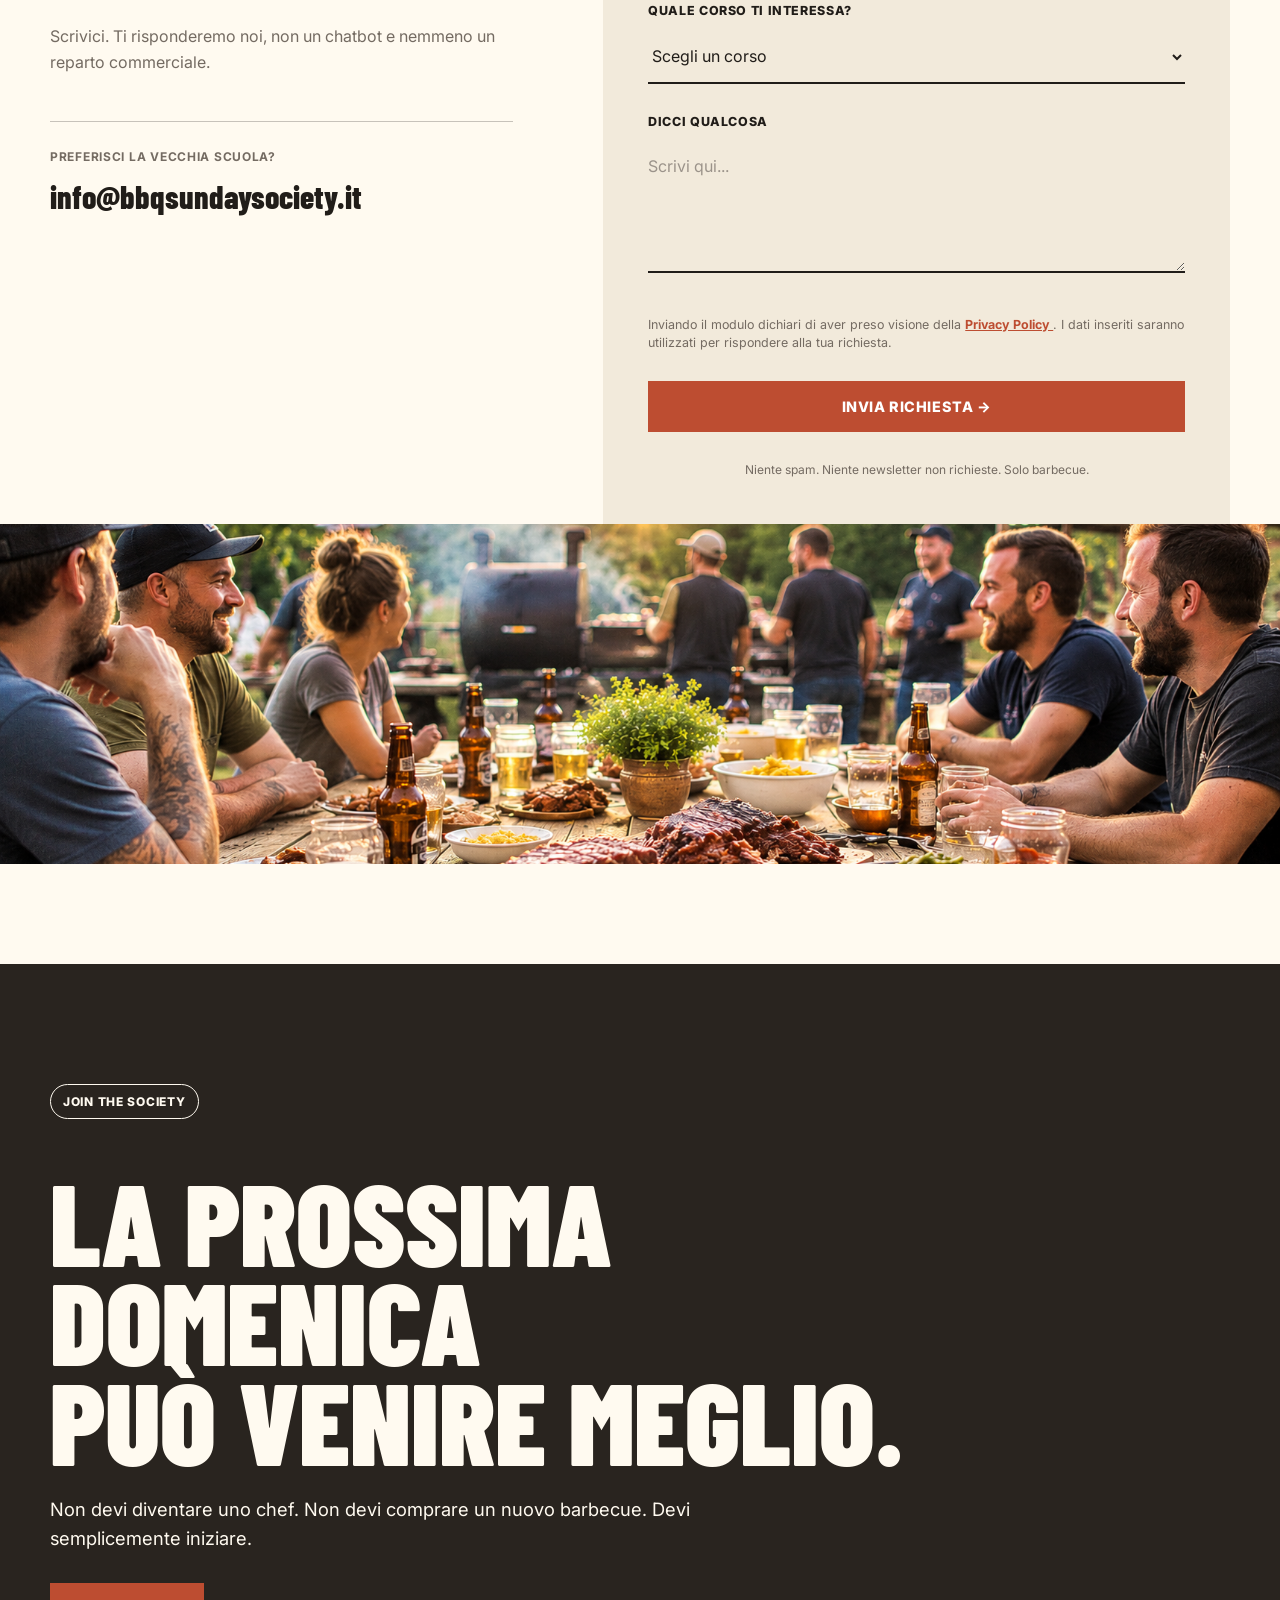
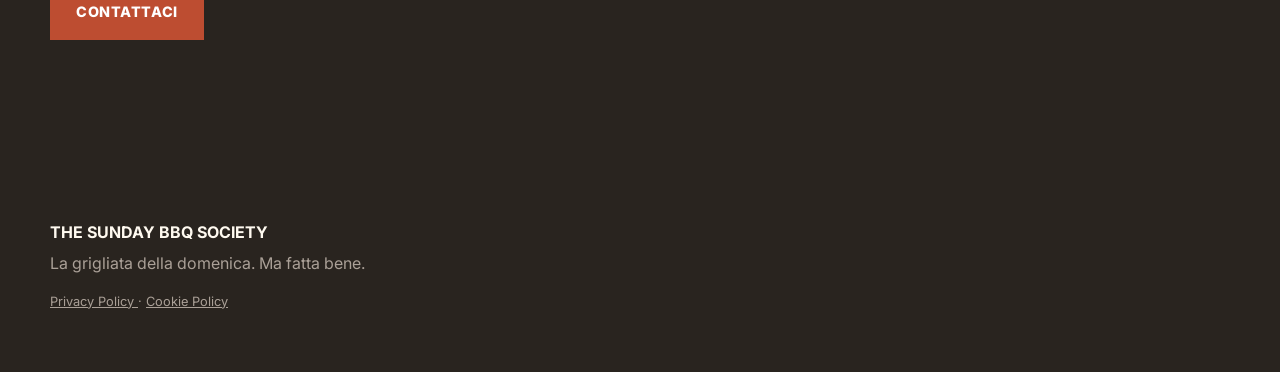
==== commit e068b7a2: "Update index.html" ====
--- a/index.html
+++ b/index.html
@@ -222,7 +222,53 @@
 
     </section>
 
-
+<!-- SUNDAY SESSIONS TEASER -->
+<section class="section sessions-teaser">
+
+  <div class="container sessions-teaser-grid">
+
+    <div>
+
+      <span class="eyebrow">
+        Sunday Sessions
+      </span>
+
+      <h2 class="section-title">
+        Non vuoi<br>
+        cucinare?<br>
+        Perfetto.
+      </h2>
+
+    </div>
+
+
+    <div class="sessions-teaser-copy">
+
+      <p class="sessions-teaser-lead">
+        Una domenica. Un tema.
+        Un sacco di barbecue.
+      </p>
+
+      <p>
+        Noi scegliamo il menu, accendiamo i BBQ
+        e prepariamo tutto.
+      </p>
+
+      <p>
+        Tu vieni a mangiare, scoprire nuove ricette
+        e magari trovare l'ispirazione
+        per la tua prossima grigliata.
+      </p>
+
+      <a href="sunday-sessions.html" class="button">
+        Scopri le Sunday Sessions →
+      </a>
+
+    </div>
+
+  </div>
+
+</section>
    <!-- SOCIETY -->
 <section id="society" class="section society">
   <div class="container section-grid">
@@ -432,53 +478,7 @@
   </div>
 </section>
 
-    <!-- SUNDAY SESSIONS TEASER -->
-<section class="section sessions-teaser">
-
-  <div class="container sessions-teaser-grid">
-
-    <div>
-
-      <span class="eyebrow">
-        Sunday Sessions
-      </span>
-
-      <h2 class="section-title">
-        Non vuoi<br>
-        cucinare?<br>
-        Perfetto.
-      </h2>
-
-    </div>
-
-
-    <div class="sessions-teaser-copy">
-
-      <p class="sessions-teaser-lead">
-        Una domenica. Un tema.
-        Un sacco di barbecue.
-      </p>
-
-      <p>
-        Noi scegliamo il menu, accendiamo i BBQ
-        e prepariamo tutto.
-      </p>
-
-      <p>
-        Tu vieni a mangiare, scoprire nuove ricette
-        e magari trovare l'ispirazione
-        per la tua prossima grigliata.
-      </p>
-
-      <a href="sunday-sessions.html" class="button">
-        Scopri le Sunday Sessions →
-      </a>
-
-    </div>
-
-  </div>
-
-</section>
+    
 
 <!-- NO BULLSHIT BBQ -->
 <section class="section no-bullshit">
